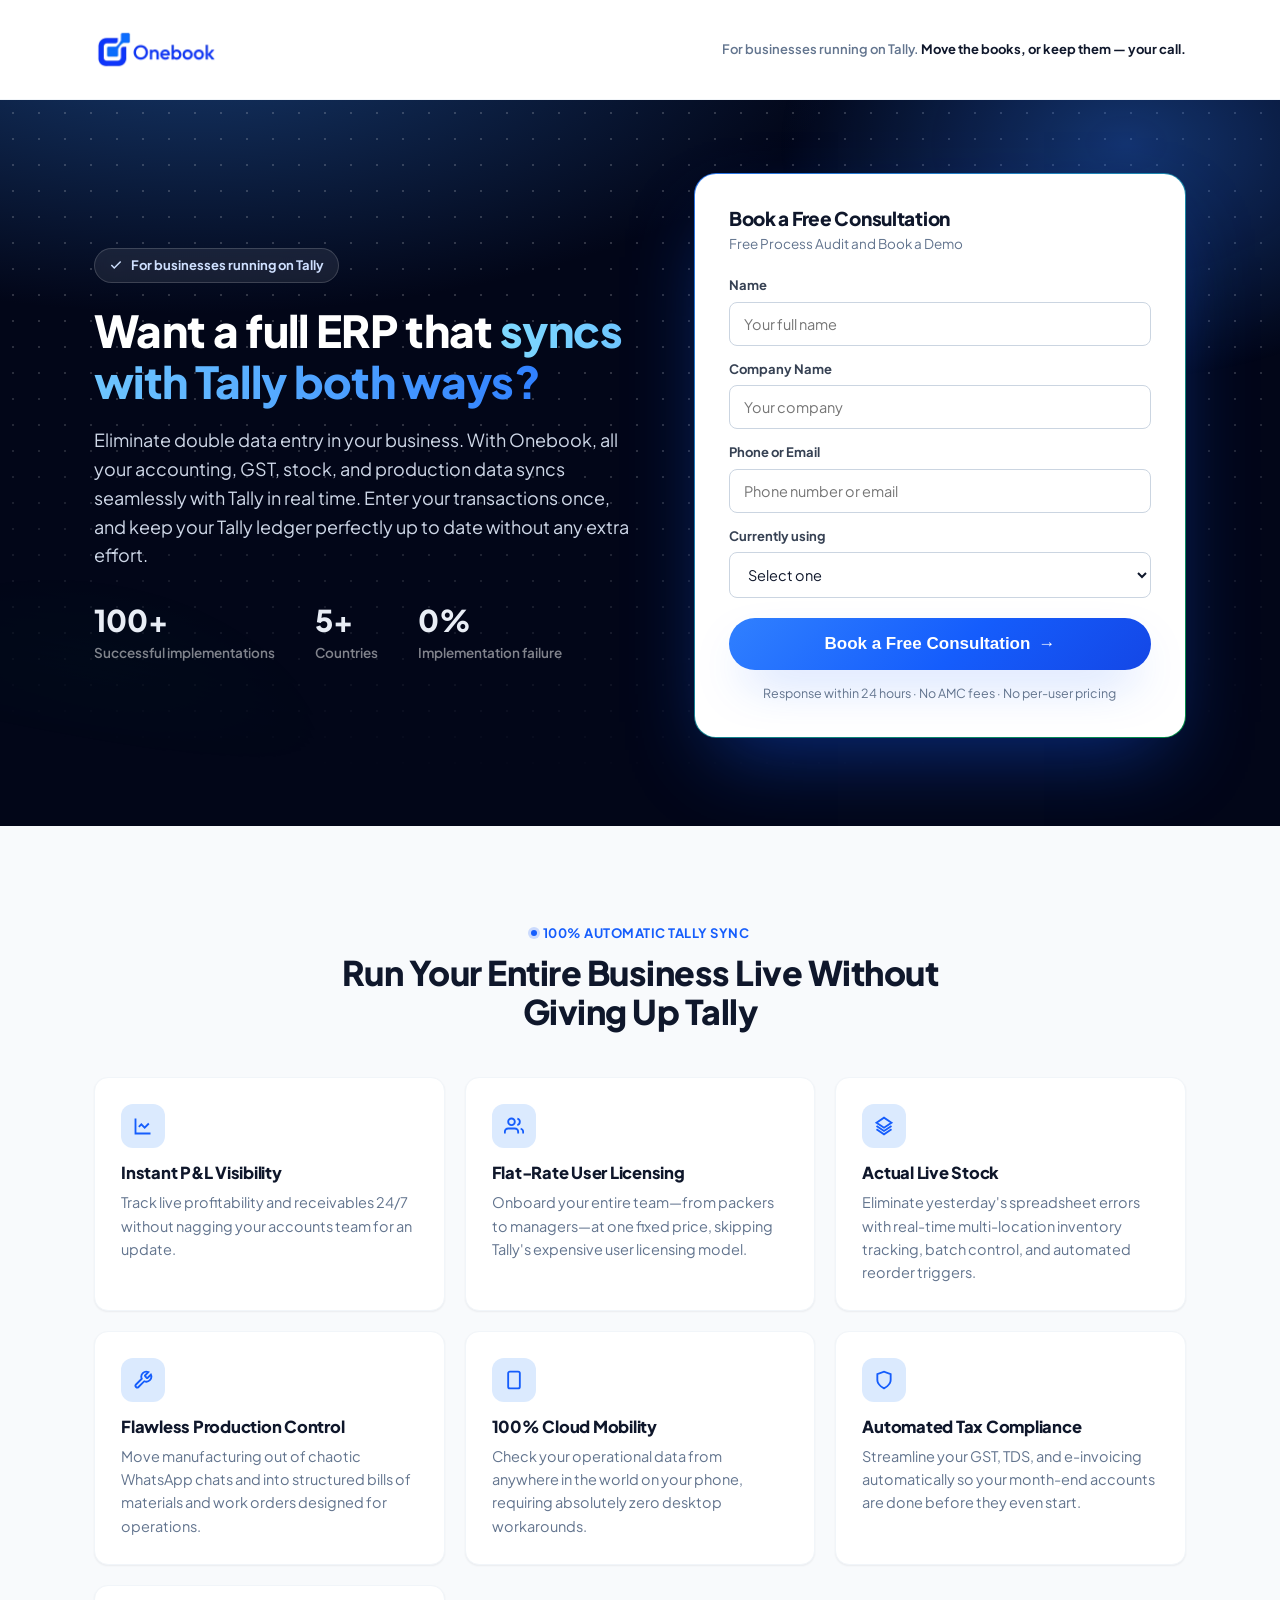
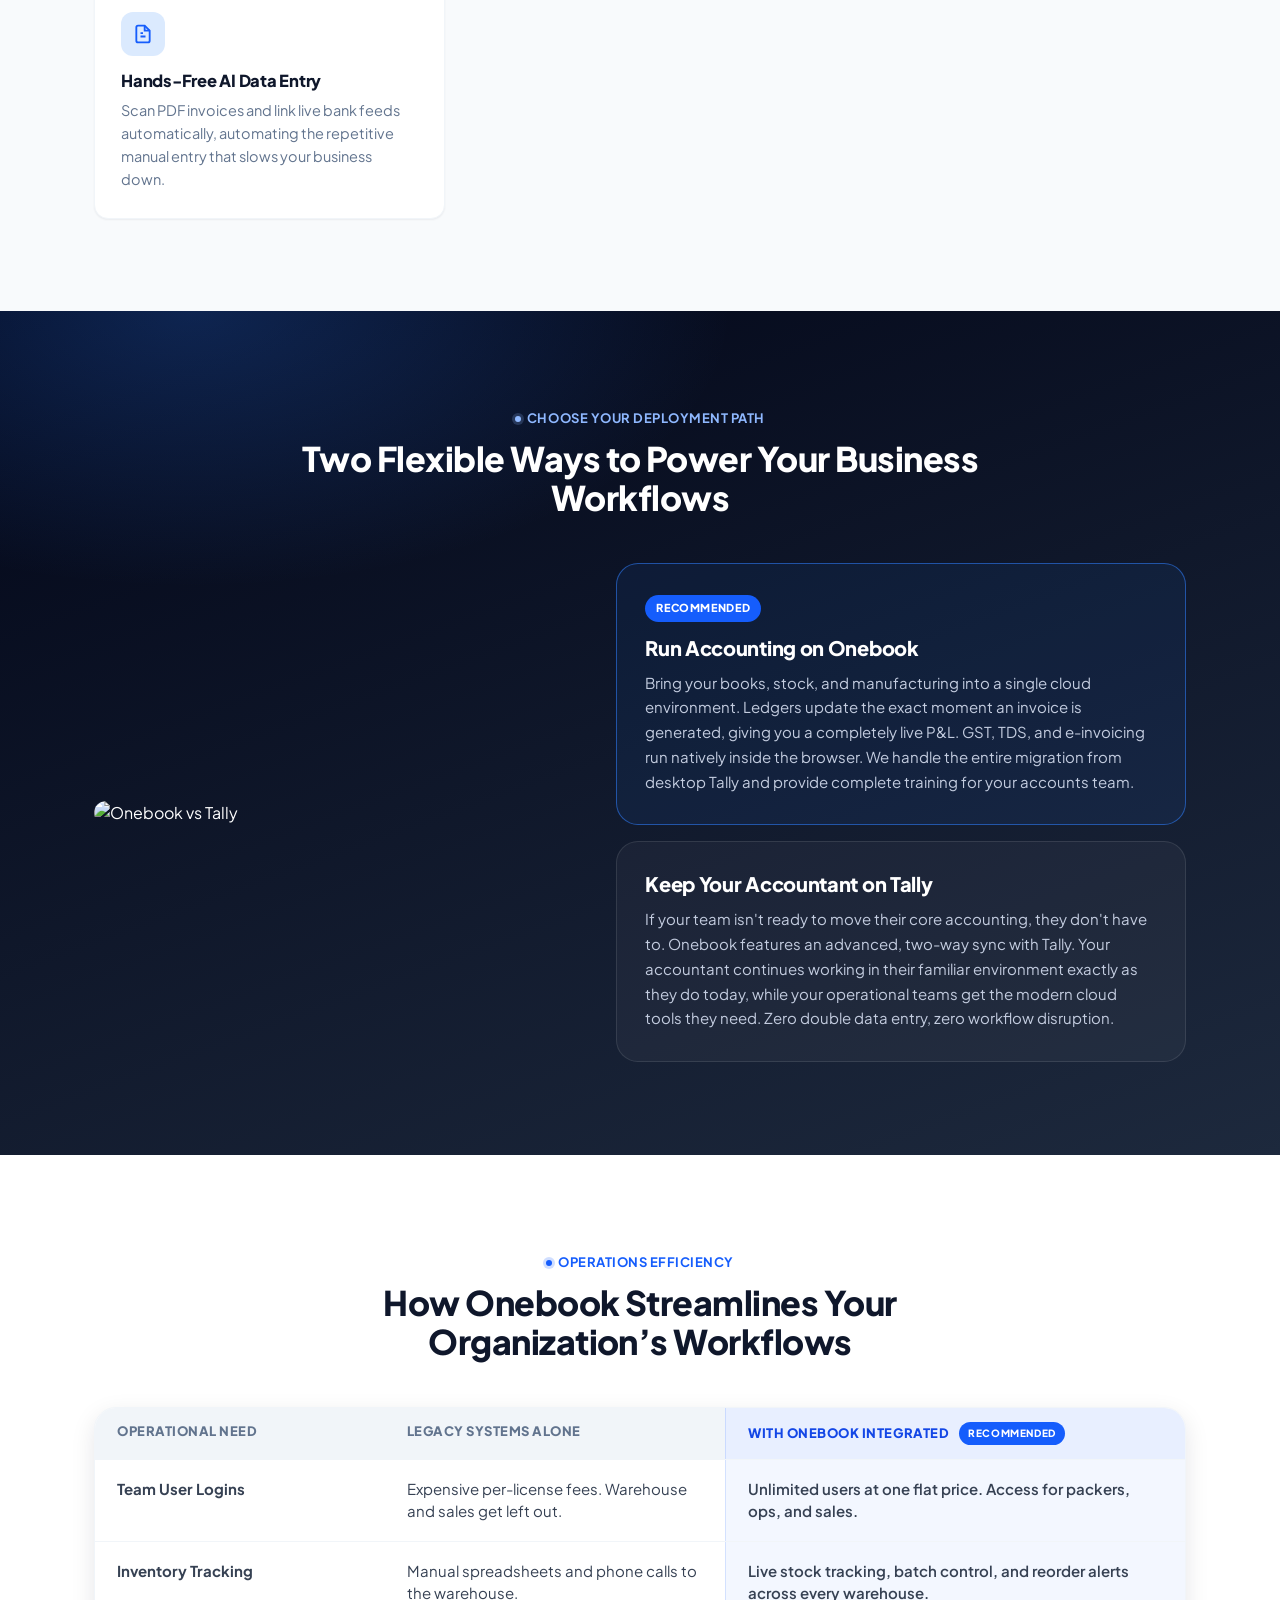
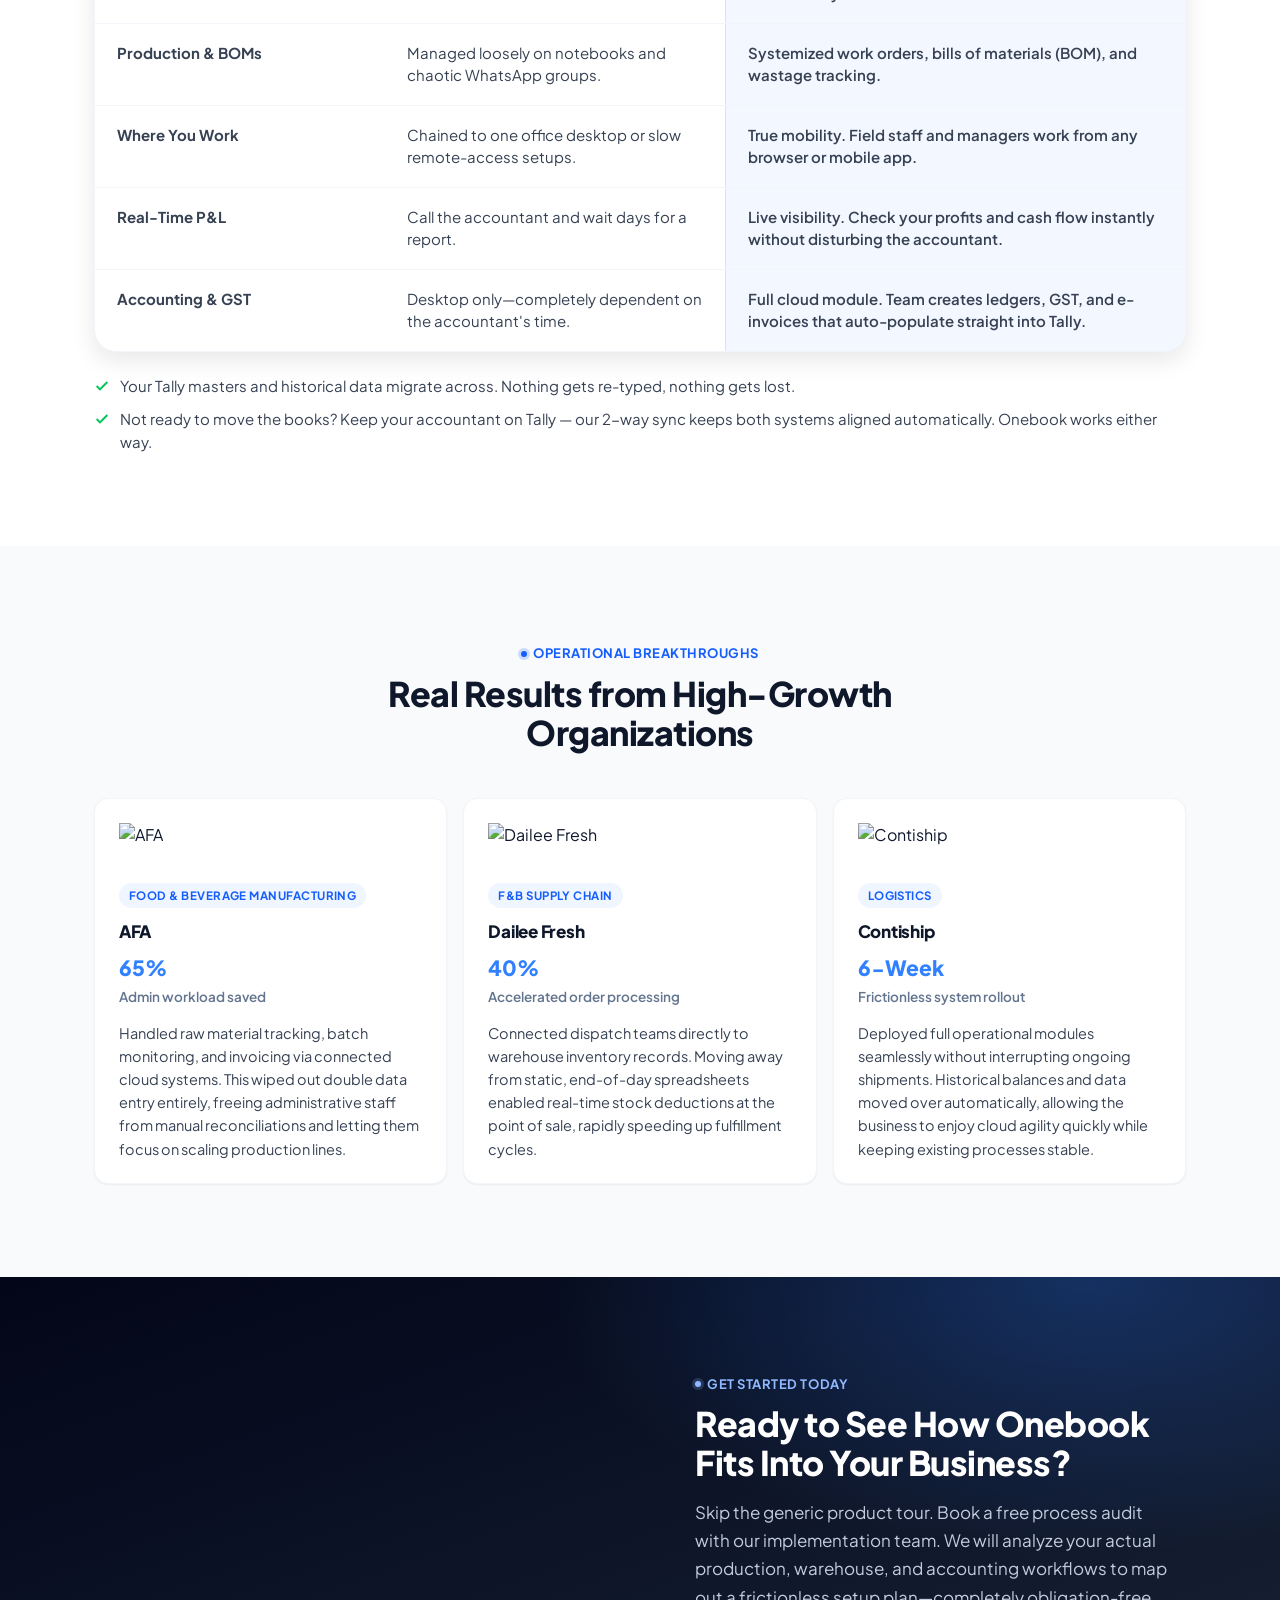
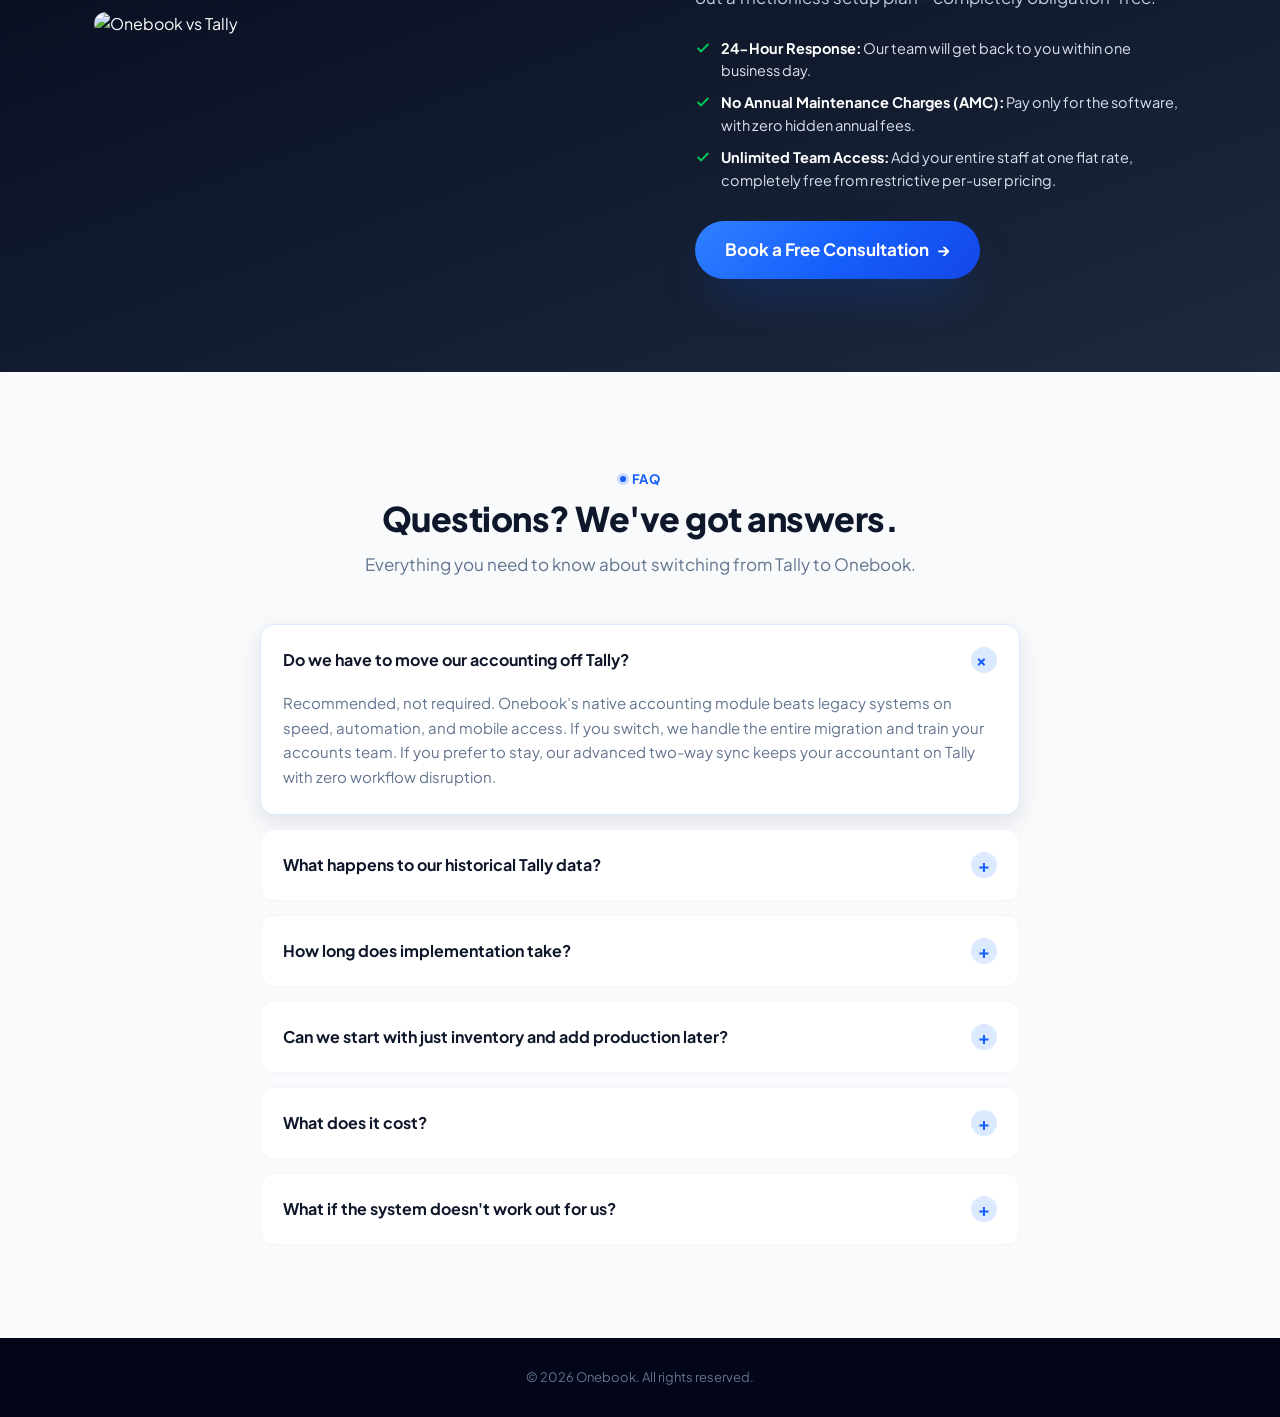
==== lp/switch-from-tally/index.html @ 2d5f7d1e "homepage added" ====
<!DOCTYPE html>
<html lang="en">
<head>
<meta charset="UTF-8" />
<meta name="viewport" content="width=device-width, initial-scale=1.0" />
<title>Accounting Better Than Tally — Plus Everything Tally Can't Do | Onebook</title>
<meta name="description" content="Onebook runs your books, inventory, production and reports on one system — real-time ledgers, GST/TDS built in, unlimited users. Prefer your accountant stays on Tally? A 2-way sync handles that too. Book a free process audit." />
<meta name="robots" content="noindex, follow" />
<link rel="preconnect" href="https://fonts.googleapis.com" />
<link rel="preconnect" href="https://fonts.gstatic.com" crossorigin />
<link href="https://fonts.googleapis.com/css2?family=Plus+Jakarta+Sans:wght@400;500;600;700;800&display=swap" rel="stylesheet" />
<link rel="stylesheet" href="../../assets/styles.css" />
</head>
<body>

<header class="site-header">
  <div class="wrap">
    <span class="logo"><img src="../../assets/img/onebook-logo-png.webp" alt="Onebook" /></span>
    <span class="header-note">For businesses running on Tally. <strong>Move the books, or keep them — your call.</strong></span>
  </div>
</header>

<main>

  <!-- 1. HERO -->
  <section class="hero">
    <div class="wrap">
      <div>
        <span class="hero-badge">
          <svg width="14" height="14" viewBox="0 0 24 24" fill="none" stroke="currentColor" stroke-width="2.5"><polyline points="20 6 9 17 4 12"/></svg>
          For businesses running on Tally
        </span>
        <h1>Want a full ERP that <span class="accent">syncs with Tally both ways?</span></h1>
        <p class="hero-sub">Eliminate double data entry in your business. With Onebook, all your accounting, GST, stock, and production data syncs seamlessly with Tally in real time. Enter your transactions once, and keep your Tally ledger perfectly up to date without any extra effort.</p>
        <div class="hero-stats">
          <div><div class="stat-num">100+</div><div class="stat-label">Successful implementations</div></div>
          <div><div class="stat-num">5+</div><div class="stat-label">Countries</div></div>
          <div><div class="stat-num">0%</div><div class="stat-label">Implementation failure</div></div>
        </div>
      </div>
      <div class="lead-form" id="hero-form">
        <form>
          <h3>Book a Free Consultation</h3>
          <span class="form-sub">Free Process Audit and Book a Demo</span>
          <div class="field">
            <label for="hero-name">Name</label>
            <input type="text" id="hero-name" name="name" placeholder="Your full name" required />
          </div>
          <div class="field">
            <label for="hero-company">Company Name</label>
            <input type="text" id="hero-company" name="company" placeholder="Your company" required />
          </div>
          <div class="field">
            <label for="hero-contact">Phone or Email</label>
            <input type="text" id="hero-contact" name="contact" placeholder="Phone number or email" required />
          </div>
          <div class="field">
            <label for="hero-currently">Currently using</label>
            <select id="hero-currently" name="currently" required>
              <option value="" disabled selected>Select one</option>
              <option value="tally">Tally</option>
              <option value="zoho">Zoho</option>
              <option value="other">Other</option>
            </select>
          </div>
          <button type="submit" class="btn-cta">Book a Free Consultation <span class="arrow">→</span></button>
        </form>
        <div class="form-success">
          <span class="check-lg"><svg width="26" height="26" viewBox="0 0 24 24" fill="none" stroke="currentColor" stroke-width="3"><polyline points="20 6 9 17 4 12"/></svg></span>
          <h3>Request received</h3>
          <p>Our team will reach out within 24 hours to schedule your free process audit.</p>
        </div>
        <p class="form-note">Response within 24 hours · No AMC fees · No per-user pricing</p>
      </div>
    </div>
  </section>

  <!-- 2. SEVEN THINGS TALLY CAN'T DO -->
  <section>
    <div class="wrap">
      <div class="section-head">
        <span class="eyebrow">100% AUTOMATIC TALLY SYNC</span>
        <h2>Run Your Entire Business Live Without Giving Up Tally</h2>
      </div>
      <div class="get-grid">
        <div class="get-card">
          <span class="get-icon"><svg width="20" height="20" viewBox="0 0 24 24" fill="none" stroke="currentColor" stroke-width="2.2"><path d="M3 3v18h18"/><path d="m19 9-5 5-4-4-3 3"/></svg></span>
          <h3>Instant P&amp;L Visibility</h3>
          <p>Track live profitability and receivables 24/7 without nagging your accounts team for an update.</p>
        </div>
        <div class="get-card">
          <span class="get-icon"><svg width="20" height="20" viewBox="0 0 24 24" fill="none" stroke="currentColor" stroke-width="2.2"><path d="M17 21v-2a4 4 0 0 0-4-4H5a4 4 0 0 0-4 4v2"/><circle cx="9" cy="7" r="4"/><path d="M23 21v-2a4 4 0 0 0-3-3.87"/><path d="M16 3.13a4 4 0 0 1 0 7.75"/></svg></span>
          <h3>Flat-Rate User Licensing</h3>
          <p>Onboard your entire team—from packers to managers—at one fixed price, skipping Tally's expensive user licensing model.</p>
        </div>
        <div class="get-card">
          <span class="get-icon"><svg width="20" height="20" viewBox="0 0 24 24" fill="none" stroke="currentColor" stroke-width="2.2"><path d="m21 8-9-6-9 6 9 6 9-6Z"/><path d="m3 16 9 6 9-6"/><path d="M3 12l9 6 9-6"/></svg></span>
          <h3>Actual Live Stock</h3>
          <p>Eliminate yesterday's spreadsheet errors with real-time multi-location inventory tracking, batch control, and automated reorder triggers.</p>
        </div>
        <div class="get-card">
          <span class="get-icon"><svg width="20" height="20" viewBox="0 0 24 24" fill="none" stroke="currentColor" stroke-width="2.2"><path d="M14.7 6.3a1 1 0 0 0 0 1.4l1.6 1.6a1 1 0 0 0 1.4 0l3.77-3.77a6 6 0 0 1-7.94 7.94l-6.91 6.91a2.12 2.12 0 0 1-3-3l6.91-6.91a6 6 0 0 1 7.94-7.94l-3.76 3.76Z"/></svg></span>
          <h3>Flawless Production Control</h3>
          <p>Move manufacturing out of chaotic WhatsApp chats and into structured bills of materials and work orders designed for operations.</p>
        </div>
        <div class="get-card">
          <span class="get-icon"><svg width="20" height="20" viewBox="0 0 24 24" fill="none" stroke="currentColor" stroke-width="2.2"><rect x="5" y="2" width="14" height="20" rx="2"/><path d="M12 18h.01"/></svg></span>
          <h3>100% Cloud Mobility</h3>
          <p>Check your operational data from anywhere in the world on your phone, requiring absolutely zero desktop workarounds.</p>
        </div>
        <div class="get-card">
          <span class="get-icon"><svg width="20" height="20" viewBox="0 0 24 24" fill="none" stroke="currentColor" stroke-width="2.2"><path d="M12 22s8-4 8-10V5l-8-3-8 3v7c0 6 8 10 8 10Z"/></svg></span>
          <h3>Automated Tax Compliance</h3>
          <p>Streamline your GST, TDS, and e-invoicing automatically so your month-end accounts are done before they even start.</p>
        </div>
        <div class="get-card">
          <span class="get-icon"><svg width="20" height="20" viewBox="0 0 24 24" fill="none" stroke="currentColor" stroke-width="2.2"><path d="M14 2H6a2 2 0 0 0-2 2v16a2 2 0 0 0 2 2h12a2 2 0 0 0 2-2V8Z"/><path d="M14 2v6h6"/><path d="M9 15h6M9 11h3"/></svg></span>
          <h3>Hands-Free AI Data Entry</h3>
          <p>Scan PDF invoices and link live bank feeds automatically, automating the repetitive manual entry that slows your business down.</p>
        </div>
      </div>
    </div>
  </section>

  <!-- DIVIDER A. TWO WAYS TO DO THIS -->
  <section class="paths-section">
    <div class="wrap">
      <div class="section-head">
        <span class="eyebrow eyebrow-dark">CHOOSE YOUR DEPLOYMENT PATH</span>
        <h2>Two Flexible Ways to Power Your Business Workflows</h2>
      </div>
      <div class="paths-split">
        <div class="section-img">
          <img src="../../assets/img/onebook-vs-tally.jpg" alt="Onebook vs Tally" />
        </div>
        <div class="paths">
          <div class="path-card path-primary">
            <span class="path-badge">Recommended</span>
            <h3>Run Accounting on Onebook</h3>
            <p>Bring your books, stock, and manufacturing into a single cloud environment. Ledgers update the exact moment an invoice is generated, giving you a completely live P&amp;L. GST, TDS, and e-invoicing run natively inside the browser. We handle the entire migration from desktop Tally and provide complete training for your accounts team.</p>
          </div>
          <div class="path-card">
            <h3>Keep Your Accountant on Tally</h3>
            <p>If your team isn't ready to move their core accounting, they don't have to. Onebook features an advanced, two-way sync with Tally. Your accountant continues working in their familiar environment exactly as they do today, while your operational teams get the modern cloud tools they need. Zero double data entry, zero workflow disruption.</p>
          </div>
        </div>
      </div>
    </div>
  </section>

  <!-- 3. DIRECT COMPARISON -->
  <section class="section-alt">
    <div class="wrap">
      <div class="section-head">
        <span class="eyebrow">Operations Efficiency</span>
        <h2>How Onebook Streamlines Your Organization’s Workflows</h2>
      </div>

      <div class="cmp">
        <div class="cmp-row cmp-head">
          <div class="cmp-feature">Operational Need</div>
          <div class="cmp-tally">Legacy Systems Alone</div>
          <div class="cmp-ob">With Onebook Integrated <span class="cmp-badge">Recommended</span></div>
        </div>

        <div class="cmp-row">
          <div class="cmp-feature">Team User Logins</div>
          <div class="cmp-tally"><span class="cmp-k">Legacy Systems Alone</span>Expensive per-license fees. Warehouse and sales get left out.</div>
          <div class="cmp-ob"><span class="cmp-k">With Onebook Integrated</span>Unlimited users at one flat price. Access for packers, ops, and sales.</div>
        </div>
        <div class="cmp-row">
          <div class="cmp-feature">Inventory Tracking</div>
          <div class="cmp-tally"><span class="cmp-k">Legacy Systems Alone</span>Manual spreadsheets and phone calls to the warehouse.</div>
          <div class="cmp-ob"><span class="cmp-k">With Onebook Integrated</span>Live stock tracking, batch control, and reorder alerts across every warehouse.</div>
        </div>
        <div class="cmp-row">
          <div class="cmp-feature">Production &amp; BOMs</div>
          <div class="cmp-tally"><span class="cmp-k">Legacy Systems Alone</span>Managed loosely on notebooks and chaotic WhatsApp groups.</div>
          <div class="cmp-ob"><span class="cmp-k">With Onebook Integrated</span>Systemized work orders, bills of materials (BOM), and wastage tracking.</div>
        </div>
        <div class="cmp-row">
          <div class="cmp-feature">Where You Work</div>
          <div class="cmp-tally"><span class="cmp-k">Legacy Systems Alone</span>Chained to one office desktop or slow remote-access setups.</div>
          <div class="cmp-ob"><span class="cmp-k">With Onebook Integrated</span>True mobility. Field staff and managers work from any browser or mobile app.</div>
        </div>
        <div class="cmp-row">
          <div class="cmp-feature">Real-Time P&amp;L</div>
          <div class="cmp-tally"><span class="cmp-k">Legacy Systems Alone</span>Call the accountant and wait days for a report.</div>
          <div class="cmp-ob"><span class="cmp-k">With Onebook Integrated</span>Live visibility. Check your profits and cash flow instantly without disturbing the accountant.</div>
        </div>
        <div class="cmp-row">
          <div class="cmp-feature">Accounting &amp; GST</div>
          <div class="cmp-tally"><span class="cmp-k">Legacy Systems Alone</span>Desktop only—completely dependent on the accountant's time.</div>
          <div class="cmp-ob"><span class="cmp-k">With Onebook Integrated</span>Full cloud module. Team creates ledgers, GST, and e-invoices that auto-populate straight into Tally.</div>
        </div>
      </div>

      <div class="cmp-notes">
        <p><svg width="16" height="16" viewBox="0 0 24 24" fill="none" stroke="#00c758" stroke-width="3"><polyline points="20 6 9 17 4 12"/></svg>Your Tally masters and historical data migrate across. Nothing gets re-typed, nothing gets lost.</p>
        <p><svg width="16" height="16" viewBox="0 0 24 24" fill="none" stroke="#00c758" stroke-width="3"><polyline points="20 6 9 17 4 12"/></svg>Not ready to move the books? Keep your accountant on Tally — our 2-way sync keeps both systems aligned automatically. Onebook works either way.</p>
      </div>
    </div>
  </section>

  <!-- 6. PROOF -->
  <section class="proof proof-light">
    <div class="wrap">
      <div class="section-head">
        <span class="eyebrow">OPERATIONAL BREAKTHROUGHS</span>
        <h2>Real Results from High-Growth Organizations</h2>
      </div>
      <div class="proof-grid">
        <div class="proof-card">
          <img class="proof-logo" src="../../assets/img/afa-logo.png" alt="AFA" />
          <span class="proof-tag">Food &amp; Beverage Manufacturing</span>
          <h3>AFA</h3>
          <p class="proof-result">65%<span>Admin workload saved</span></p>
          <p class="proof-body">Handled raw material tracking, batch monitoring, and invoicing via connected cloud systems. This wiped out double data entry entirely, freeing administrative staff from manual reconciliations and letting them focus on scaling production lines.</p>
        </div>
        <div class="proof-card">
          <img class="proof-logo" src="../../assets/img/dailee-logo.png" alt="Dailee Fresh" />
          <span class="proof-tag">F&amp;B Supply Chain</span>
          <h3>Dailee Fresh</h3>
          <p class="proof-result">40%<span>Accelerated order processing</span></p>
          <p class="proof-body">Connected dispatch teams directly to warehouse inventory records. Moving away from static, end-of-day spreadsheets enabled real-time stock deductions at the point of sale, rapidly speeding up fulfillment cycles.</p>
        </div>
        <div class="proof-card">
          <img class="proof-logo" src="../../assets/img/contiship-logo.png" alt="Contiship" />
          <span class="proof-tag">Logistics</span>
          <h3>Contiship</h3>
          <p class="proof-result">6-Week<span>Frictionless system rollout</span></p>
          <p class="proof-body">Deployed full operational modules seamlessly without interrupting ongoing shipments. Historical balances and data moved over automatically, allowing the business to enjoy cloud agility quickly while keeping existing processes stable.</p>
        </div>
      </div>
    </div>
  </section>

  <!-- 7. PRICING 
  <section class="section-alt">
    <div class="wrap">
      <div class="section-head">
        <span class="eyebrow">[06] Pricing</span>
        <h2>One flat price. Unlimited users. No AMC.</h2>
        <p>Unlimited seats, full data ownership, and AI automation with enterprise security at scale — at one flat rate based on your business size.</p>
      </div>

      <div class="price-badges">
        <span>Free consultation</span>
        <span>Lifetime warranty — no 18–22% annual AMC</span>
        <span>Data freedom</span>
      </div>

      <p class="price-billing">Monthly pricing shown · Yearly billing saves 15%</p>

      <div class="price-grid">
        <div class="price-card">
          <h3>Micro</h3>
          <p class="price-for">Best for no customization</p>
          <p class="price-amount">₹4,000<span>/mo.</span></p>
          <p class="price-intro">Everything you need to get started:</p>
          <ul class="price-list">
            <li><span class="tick">✓</span>1 ERPNext site</li>
            <li><span class="tick">✓</span>Daily automated backups</li>
            <li><span class="tick">✓</span>Uptime support</li>
            <li><span class="tick">✓</span>Standard modules (Buying, Selling, Stock, Accounting, HRMS, Manufacturing, Quality)</li>
            <li class="off"><span class="tick">✕</span>Custom development</li>
          </ul>
          <p class="price-fine">*4 compute hours/day, 2 GB database, 50 GB disk storage</p>
          <a href="#book-consultation" class="btn-cta">Book a Free Consultation <span class="arrow">→</span></a>
          <p class="price-note">No credit card required</p>
        </div>

        <div class="price-card price-featured">
          <span class="price-badge">Most popular</span>
          <h3>Growth</h3>
          <p class="price-for">For scaling teams up to ₹25 Cr</p>
          <p class="price-amount">₹12,000<span>/mo.</span></p>
          <p class="price-intro">Everything in Micro, plus ↓</p>
          <ul class="price-list">
            <li><span class="tick">✓</span>AI document automation</li>
            <li><span class="tick">✓</span>Custom apps &amp; marketplace access</li>
            <li><span class="tick">✓</span>Customer &amp; vendor portals</li>
            <li><span class="tick">✓</span>Optional staging site</li>
          </ul>
          <p class="price-fine">*12 compute hours/day, 6 GB database, 150 GB disk storage</p>
          <p class="price-quote">&ldquo;We saved ₹8 Lakhs in licensing fees in year one.&rdquo; — Mariam, Founder</p>
          <a href="#book-consultation" class="btn-cta">Book a Free Consultation <span class="arrow">→</span></a>
          <p class="price-note">No credit card required</p>
        </div>

        <div class="price-card">
          <h3>Enterprise</h3>
          <p class="price-for">For multi-entity &amp; global ops</p>
          <p class="price-amount">Custom</p>
          <p class="price-intro">Everything in Growth, plus ↓</p>
          <ul class="price-list">
            <li><span class="tick">✓</span>Unlimited sites, apps, and scaling</li>
            <li><span class="tick">✓</span>Isolated infrastructure (dedicated VPC)</li>
            <li><span class="tick">✓</span>Custom integration for enterprise</li>
            <li><span class="tick">✓</span>Advanced access control (RBAC, audit logs, SLA dashboards)</li>
            <li><span class="tick">✓</span>Dedicated success engineer</li>
            <li><span class="tick">✓</span>On-premise or hybrid option</li>
            <li><span class="tick">✓</span>24/7 premium support</li>
          </ul>
          <a href="#book-consultation" class="btn-cta">Book a Free Consultation <span class="arrow">→</span></a>
          <p class="price-note">Tailored price based on scope</p>
        </div>
      </div>

      <p class="price-footnote">* When your usage approaches the limits, you'll be notified and can purchase affordable add-ons to keep your operations running smoothly.</p>


      <p class="price-compare">Compare: Tally Prime Gold charges per user, every year. Onebook charges by business size — never by headcount.</p>
    </div>
  </section>-->

  <!-- DIVIDER B. FINAL CTA -->
  <section class="final-cta" id="book-consultation">
    <div class="wrap">
      <div class="section-img">
        <img src="../../assets/img/onebook-img.jpg" alt="Onebook vs Tally" />
      </div>

      <div>
        <span class="eyebrow eyebrow-dark">GET STARTED TODAY</span>
        <h2>Ready to See How Onebook Fits Into Your Business?</h2>
        <p class="lead">Skip the generic product tour. Book a free process audit with our implementation team. We will analyze your actual production, warehouse, and accounting workflows to map out a frictionless setup plan—completely obligation-free.</p>
        <ul class="final-cta-points">
          <li><svg width="16" height="16" viewBox="0 0 24 24" fill="none" stroke="#00c758" stroke-width="3"><polyline points="20 6 9 17 4 12"/></svg><span><strong>24-Hour Response:</strong> Our team will get back to you within one business day.</span></li>
          <li><svg width="16" height="16" viewBox="0 0 24 24" fill="none" stroke="#00c758" stroke-width="3"><polyline points="20 6 9 17 4 12"/></svg><span><strong>No Annual Maintenance Charges (AMC):</strong> Pay only for the software, with zero hidden annual fees.</span></li>
          <li><svg width="16" height="16" viewBox="0 0 24 24" fill="none" stroke="#00c758" stroke-width="3"><polyline points="20 6 9 17 4 12"/></svg><span><strong>Unlimited Team Access:</strong> Add your entire staff at one flat rate, completely free from restrictive per-user pricing.</span></li>
        </ul>
        <a href="#hero-form" class="btn-cta final-cta-btn">Book a Free Consultation <span class="arrow">→</span></a>
      </div>
    </div>
  </section>

  <!-- 9. FAQ -->
  <section>
    <div class="wrap">
      <div class="section-head">
        <span class="eyebrow">FAQ</span>
        <h2>Questions? We've got answers.</h2>
        <p>Everything you need to know about switching from Tally to Onebook.</p>
      </div>
      <div class="faq-list">
        <details class="faq-item" open>
          <summary>Do we have to move our accounting off Tally?<span class="plus">+</span></summary>
          <p>Recommended, not required. Onebook’s native accounting module beats legacy systems on speed, automation, and mobile access. If you switch, we handle the entire migration and train your accounts team. If you prefer to stay, our advanced two-way sync keeps your accountant on Tally with zero workflow disruption.</p>
        </details>
        <details class="faq-item">
          <summary>What happens to our historical Tally data?<span class="plus">+</span></summary>
          <p>It transfers over perfectly. All your ledger masters, historical records, and opening balances migrate cleanly. Nothing needs to be re-typed, and absolutely nothing gets lost.</p>
        </details>
        <details class="faq-item">
          <summary>How long does implementation take?<span class="plus">+</span></summary>
          <p>8 to 12 weeks, handled in gradual phases. We map out your timeline clearly so you know your exact go-live date before you even sign a contract.</p>
        </details>
        <details class="faq-item">
          <summary>Can we start with just inventory and add production later?<span class="plus">+</span></summary>
          <p>Yes, absolutely. We strictly avoid chaotic, single-day switchovers. You can deploy modules in manageable phases—starting with core books, then layering on inventory, and introducing production tools whenever you are ready.</p>
        </details>
        <details class="faq-item">
          <summary>What does it cost?<span class="plus">+</span></summary>
          <p>One flat price based on your business size, with unlimited users. You pay a transparent rate with no hidden fees: Micro tier at ₹4,000/month, Growth tier at ₹12,000/month, and custom pricing for large Enterprises.</p>
        </details>
        <details class="faq-item">
          <summary>What if the system doesn't work out for us?<span class="plus">+</span></summary>
          <p>We eliminate that risk before you buy. That is exactly why we conduct a free operational process audit first. We do not take on a project unless we are 100% certain it will succeed, which is why we maintain zero implementation failures since launch.</p>
        </details>
      </div>
    </div>
  </section>

</main>

<footer class="site-footer">
  © 2026 Onebook. All rights reserved.
</footer>

<script src="../../assets/script.js"></script>
</body>
</html>
---- assets/styles.css ----
/* ==========================================================================
   OneBook ERP — Landing Page Design System
   Brand-matched to onebook.app (Plus Jakarta Sans, brand blue #155dfc,
   success green #00c758, slate dark surfaces)
   Shared across /lp/switch-from-tally, /lp/switch-from-zoho,
   /lp/erp-for-growing-business
   ========================================================================== */

:root {
  /* Dark surfaces (brand slate) */
  --navy-950: #020618;
  --navy-900: #0f172b;
  --navy-800: #1d293d;

  /* Brand blue (primary / CTA) */
  --blue-700: #1447e6;
  --blue-600: #155dfc;
  --blue-500: #3080ff;
  --blue-100: #dbeafe;
  --blue-50: #eff6ff;

  /* Success green */
  --teal-500: #3080ff;
  --teal-600: #155dfc;
  --teal-100: #f0fdf4;

  /* Attention / friction red — used for pain points, not CTAs */
  --orange-500: #fb2c36;
  --orange-600: #e0202a;
  --orange-100: #fef2f2;

  /* Neutrals */
  --ink-900: #0f172b;
  --ink-700: #364153;
  --ink-500: #62748e;
  --ink-300: #cbd5e1;
  --ink-100: #f1f5f9;
  --bg: #f8fafc;
  --white: #ffffff;

  --radius-sm: 8px;
  --radius-md: 14px;
  --radius-lg: 22px;
  --shadow-sm: 0 1px 2px rgba(16, 24, 40, 0.06);
  --shadow-md: 0 8px 24px rgba(15, 23, 43, 0.10);
  --shadow-lg: 0 24px 60px rgba(15, 23, 43, 0.18);
  --glow-blue: 0 22px 50px -16px rgba(21, 93, 252, 0.35);
  --glow-blue-lg: 0 34px 80px -22px rgba(21, 93, 252, 0.45);
  --glow-green: 0 18px 40px -14px rgba(0, 199, 88, 0.35);
  --container: 1140px;

  /* Consistent vertical rhythm — one scale, used everywhere */
  --space-section: clamp(3.75rem, 3rem + 3.5vw, 6.5rem);
  --space-head: clamp(2rem, 1.6rem + 1.6vw, 3rem);
}

* { box-sizing: border-box; }
html { scroll-behavior: smooth; }

body {
  margin: 0;
  font-family: "Plus Jakarta Sans", "Inter", -apple-system, BlinkMacSystemFont, "Segoe UI", sans-serif;
  color: var(--ink-900);
  background: var(--bg);
  line-height: 1.5;
  -webkit-font-smoothing: antialiased;
}

img { max-width: 100%; display: block; }
h1, h2, h3, h4 { margin: 0; line-height: 1.15; font-weight: 800; letter-spacing: -0.015em; }
p { margin: 0; }
ul { margin: 0; padding: 0; list-style: none; }

.wrap {
  width: 100%;
  max-width: var(--container);
  margin: 0 auto;
  padding-inline: 24px;
}

.eyebrow {
  display: inline-flex;
  align-items: center;
  gap: 6px;
  font-size: 13px;
  font-weight: 700;
  letter-spacing: 0.04em;
  text-transform: uppercase;
  color: var(--blue-600);
  margin-bottom: 10px;
}
.eyebrow::before {
  content: "";
  width: 6px;
  height: 6px;
  border-radius: 50%;
  background: currentColor;
  box-shadow: 0 0 0 3px color-mix(in srgb, currentColor 20%, transparent);
}
.eyebrow-dark { color: #8fb8ff; }

/* ---------- Header (no nav — zero exit points) ---------- */
.site-header {
  padding: 18px 0;
  border-bottom: 1px solid var(--ink-100);
  background: var(--white);
}
.site-header .wrap {
  display: flex;
  align-items: center;
  justify-content: space-between;
}
.logo {
  display: inline-flex;
  align-items: center;
  gap: 10px;
  font-weight: 800;
  font-size: 19px;
  color: var(--navy-900);
  letter-spacing: -0.01em;
}
.logo img { width:125px; height:auto; }
.header-note {
  font-size: 13px;
  color: var(--ink-500);
  font-weight: 600;
}
.header-note strong { color: var(--navy-900); }

/* ---------- Buttons ---------- */
.btn-cta {
  display: inline-flex;
  align-items: center;
  justify-content: center;
  gap: 8px;
  background: linear-gradient(135deg, var(--blue-500), var(--blue-600) 55%, var(--blue-700));
  color: #fff;
  font-weight: 700;
  font-size: 17px;
  padding: 16px 30px;
  border-radius: 999px;
  border: none;
  cursor: pointer;
  text-decoration: none;
  box-shadow: var(--glow-blue);
  transition: transform 0.15s ease, box-shadow 0.15s ease, filter 0.15s ease;
  white-space: nowrap;
}
.btn-cta:hover {
  filter: brightness(1.06);
  transform: translateY(-2px);
  box-shadow: var(--glow-blue-lg);
}
.btn-cta:active { transform: translateY(0); }
.btn-cta .arrow { transition: transform 0.15s ease; }
.btn-cta:hover .arrow { transform: translateX(3px); }

.cta-microcopy {
  margin-top: 12px;
  font-size: 13px;
  color: var(--ink-500);
  display: flex;
  flex-wrap: wrap;
  gap: 6px 14px;
  align-items: center;
  justify-content: center;
}
.cta-microcopy span { display: inline-flex; align-items: center; gap: 6px; }

/* ---------- Hero ---------- */
.hero {
  position: relative;
  background: radial-gradient(1200px 520px at 15% -10%, #16386b 0%, var(--navy-950) 55%, var(--navy-950) 100%);
  color: #fff;
  padding: clamp(3.5rem, 3rem + 2vw, 5.25rem) 0 clamp(4rem, 3.4rem + 2.6vw, 6rem);
  overflow: hidden;
}
/* Pattern graphic: dot grid + brand-blue / success-green glow orbs, faded toward the edges */
.hero::before {
  content: "";
  position: absolute;
  inset: 0;
  z-index: 0;
  pointer-events: none;
  background-image:
    radial-gradient(560px 380px at 88% 6%, rgba(48, 128, 255, 0.38), transparent 62%),
    radial-gradient(480px 360px at 4% 96%, rgba(0, 199, 88, 0.22), transparent 62%),
    radial-gradient(rgba(255, 255, 255, 0.18) 1px, transparent 1.5px);
  background-size: auto, auto, 26px 26px;
  -webkit-mask-image: radial-gradient(120% 95% at 50% 0%, #000 50%, transparent 100%);
  mask-image: radial-gradient(120% 95% at 50% 0%, #000 50%, transparent 100%);
}
.hero .wrap {
  position: relative;
  z-index: 1;
  display: grid;
  grid-template-columns: 1.05fr 0.95fr;
  gap: 56px;
  align-items: center;
}
.hero-badge {
  display: inline-flex;
  align-items: center;
  gap: 8px;
  background: rgba(255, 255, 255, 0.08);
  border: 1px solid rgba(255, 255, 255, 0.16);
  color: #cfe0ff;
  font-size: 13px;
  font-weight: 700;
  padding: 7px 14px;
  border-radius: 999px;
  margin-bottom: 22px;
  backdrop-filter: blur(6px);
}
.hero h1 {
  font-size: clamp(1.9rem, 1.35rem + 2.4vw, 2.75rem);
  color: #fff;
  margin-bottom: 20px;
}
.hero h1 .accent {
  background: linear-gradient(90deg, #7fd9ff, var(--teal-500));
  -webkit-background-clip: text;
  background-clip: text;
  color: transparent;
}
.hero-sub {
  font-size: 18px;
  color: #cfd8e8;
  max-width: 560px;
  margin-bottom: 34px;
  line-height: 1.6;
}
.hero-actions { display: flex; flex-direction: column; align-items: flex-start; gap: 14px; }
.hero .cta-microcopy { justify-content: flex-start; color: #a9b7cf; }
.hero .lead-form { position: relative; z-index: 1; }
.hero-stats {
  display: grid;
  grid-template-columns: repeat(3, auto);
  justify-content: start;
  gap: 40px;
}
.hero-stats .stat-num { font-size: 30px; font-weight: 800; color: #e8edf5; line-height: 1.1; }
.hero-stats .stat-label { font-size: 13.5px; color: rgba(255, 255, 255, 0.5); margin-top: 6px; font-weight: 600; }

.trust-strip {
  margin-top: 46px;
  padding-top: 26px;
  border-top: 1px solid rgba(255, 255, 255, 0.12);
  display: flex;
  flex-wrap: wrap;
  gap: 10px 28px;
  font-size: 14px;
  color: #b9c4d9;
  font-weight: 600;
}
.trust-strip span { display: inline-flex; align-items: center; gap: 8px; }
.trust-strip svg { flex-shrink: 0; color: var(--teal-500); }

/* Decorative hero mockup panel — glass card with gradient border + blue glow */
.hero-visual {
  position: relative;
  z-index: 1;
  background:
    linear-gradient(160deg, #ffffff, #eef3fb) padding-box,
    linear-gradient(135deg, rgba(48, 128, 255, 0.8), rgba(0, 199, 88, 0.6)) border-box;
  border: 1px solid transparent;
  border-radius: var(--radius-lg);
  padding: 22px;
  box-shadow: var(--glow-blue-lg), 0 10px 30px rgba(2, 6, 24, 0.35);
  transform: rotate(1.2deg);
}
.mock-topbar { display: flex; gap: 6px; margin-bottom: 16px; }
.mock-dot { width: 10px; height: 10px; border-radius: 50%; background: var(--ink-300); }
.mock-dot:nth-child(1) { background: var(--orange-500); }
.mock-dot:nth-child(2) { background: #f6b100; }
.mock-dot:nth-child(3) { background: var(--teal-500); }
.mock-grid { display: grid; grid-template-columns: 1fr 1fr; gap: 12px; }
.mock-card {
  background: #fff;
  border-radius: 12px;
  padding: 14px;
  border: 1px solid var(--ink-100);
}
.mock-card.span2 { grid-column: 1 / -1; }
.mock-label { font-size: 11px; color: var(--ink-500); font-weight: 700; text-transform: uppercase; letter-spacing: 0.03em; margin-bottom: 6px; }
.mock-value { font-size: 22px; font-weight: 800; color: var(--navy-900); }
.mock-value.up { color: var(--teal-500); }
.mock-bars { display: flex; align-items: flex-end; gap: 6px; height: 60px; margin-top: 10px; }
.mock-bars i { flex: 1; background: linear-gradient(180deg, var(--blue-500), var(--blue-600)); border-radius: 4px 4px 0 0; display: block; }
.mock-line { margin-top: 8px; height: 6px; background: var(--ink-100); border-radius: 4px; overflow: hidden; }
.mock-line b { display: block; height: 100%; background: linear-gradient(90deg, var(--teal-500), #57d9b5); border-radius: 4px; }

/* ---------- Section shells (consistent rhythm across every page) ---------- */
section { padding: var(--space-section) 0; }
.section-head { max-width: 680px; margin: 0 auto var(--space-head); text-align: center; }
.section-head .eyebrow { justify-content: center; }
.section-head h2 { font-size: clamp(1.65rem, 1.3rem + 1.5vw, 2.125rem); color: var(--navy-900); margin-bottom: 14px; }
.section-head p { font-size: 17px; color: var(--ink-500); }
.section-alt { background: var(--white); }

/* ---------- Pain point mirror ---------- */
.pain {
  background: var(--navy-950);
  color: #fff;
  position: relative;
  overflow: hidden;
}
.pain::before {
  content: "";
  position: absolute;
  inset: 0;
  background: radial-gradient(500px 340px at 92% 0%, rgba(251, 44, 54, 0.14), transparent 65%);
  pointer-events: none;
}
.pain .wrap { position: relative; }
.pain .section-head h2 { color: #fff; }
.pain .section-head p { color: #aebad4; }
.pain-grid {
  display: grid;
  grid-template-columns: repeat(2, 1fr);
  gap: 18px;
}
.pain-card {
  background: rgba(255, 255, 255, 0.05);
  border: 1px solid rgba(255, 255, 255, 0.1);
  border-radius: var(--radius-md);
  padding: 24px 26px;
  display: flex;
  gap: 16px;
  align-items: flex-start;
  transition: border-color 0.15s ease, box-shadow 0.15s ease, transform 0.15s ease;
}
.pain-card:hover {
  border-color: rgba(251, 44, 54, 0.35);
  box-shadow: 0 18px 40px -18px rgba(251, 44, 54, 0.45);
  transform: translateY(-2px);
}
.pain-icon {
  flex-shrink: 0;
  width: 38px;
  height: 38px;
  border-radius: 10px;
  background: rgba(251, 44, 54, 0.15);
  color: var(--orange-500);
  display: inline-flex;
  align-items: center;
  justify-content: center;
}
.pain-card p { color: #dbe2f0; font-size: 15.5px; line-height: 1.6; }

/* ---------- How it's different ---------- */
.differ .wrap {
  display: grid;
  grid-template-columns: 1fr 1fr;
  gap: 60px;
  align-items: center;
}
.differ h2 { font-size: clamp(1.55rem, 1.2rem + 1.4vw, 2rem); color: var(--navy-900); margin-bottom: 18px; }
.differ > .wrap > div:first-child p.lead {
  font-size: 16.5px;
  color: var(--ink-700);
  line-height: 1.7;
  margin-bottom: 0;
}
.differ-list { display: flex; flex-direction: column; gap: 16px; }
.differ-item {
  display: flex;
  gap: 14px;
  align-items: flex-start;
  background: var(--white);
  border: 1px solid var(--ink-100);
  border-radius: var(--radius-md);
  padding: 18px 20px;
  box-shadow: var(--shadow-sm);
  transition: box-shadow 0.15s ease, border-color 0.15s ease, transform 0.15s ease;
}
.differ-item:hover {
  border-color: var(--blue-100);
  box-shadow: var(--glow-blue);
  transform: translateY(-2px);
}
.check {
  flex-shrink: 0;
  width: 28px;
  height: 28px;
  border-radius: 50%;
  background: var(--teal-100);
  color: var(--teal-500);
  display: inline-flex;
  align-items: center;
  justify-content: center;
}
.differ-item strong { display: block; color: var(--navy-900); font-size: 15px; margin-bottom: 3px; }
.differ-item span { color: var(--ink-500); font-size: 14px; }

/* ---------- Proof ---------- */
.proof { background: var(--navy-900); color: #fff; position: relative; overflow: hidden; }
.proof::before {
  content: "";
  position: absolute;
  inset: 0;
  background: radial-gradient(560px 360px at 8% 0%, rgba(48, 128, 255, 0.22), transparent 65%);
  pointer-events: none;
}
.proof .wrap { position: relative; }
.proof .section-head h2 { color: #fff; }
.proof .section-head p { color: #aebad4; }
.proof-grid {
  display: grid;
  grid-template-columns: repeat(3, 1fr);
  gap: 16px;
  margin-bottom: 20px;
}
.proof-card {
  background: rgba(255, 255, 255, 0.04);
  border: 1px solid rgba(255, 255, 255, 0.1);
  border-radius: var(--radius-md);
  padding: 24px 24px 22px;
  transition: border-color 0.15s ease, background 0.15s ease;
}
.proof-card:hover { border-color: rgba(48, 128, 255, 0.4); background: rgba(255, 255, 255, 0.06); }
.proof-tag {
  display: inline-block;
  font-size: 11.5px;
  font-weight: 700;
  text-transform: uppercase;
  letter-spacing: 0.04em;
  color: #8fb8ff;
  background: rgba(48, 128, 255, 0.14);
  padding: 4px 10px;
  border-radius: 999px;
  margin-bottom: 14px;
}
.proof-card h3 { font-size: 17px; color: #fff; margin-bottom: 10px; }
.proof-result { font-size: 21px; font-weight: 800; color: var(--teal-500); }
.proof-result span { display: block; font-size: 13.5px; font-weight: 600; color: #aebad4; margin-top: 4px; }

/* Light variant of the proof section */
.proof-light { background: var(--bg); color: var(--ink-900); }
.proof-light::before { display: none; }
.proof-light .section-head h2 { color: var(--navy-900); }
.proof-light .proof-grid { margin-bottom: 0; }
.proof-light .proof-card {
  background: var(--white);
  border: 1px solid var(--ink-100);
  box-shadow: var(--shadow-sm);
  display: flex;
  flex-direction: column;
  align-items: flex-start;
}
.proof-light .proof-card:hover { border-color: var(--blue-100); background: var(--white); }
.proof-light .proof-tag { color: var(--blue-600); background: var(--blue-50); }
.proof-light .proof-card h3 { color: var(--navy-900); }
.proof-light .proof-result span { color: var(--ink-500); }
.proof-logo { height: 44px; width: auto; max-width: 140px; object-fit: contain; margin-bottom: 16px; }
.proof-body { font-size: 14.5px; line-height: 1.6; color: var(--ink-700); margin-top: 14px; }

.proof-stats {
  display: grid;
  grid-template-columns: repeat(3, 1fr);
  gap: 20px;
  text-align: center;
  margin-bottom: 40px;
}
.proof-stats > div {
  padding: 18px 10px;
  border-radius: var(--radius-md);
  background: rgba(255, 255, 255, 0.03);
  border: 1px solid rgba(255, 255, 255, 0.07);
}
.proof-stats .stat-num { font-size: 30px; font-weight: 800; color: var(--teal-500); }
.proof-stats .stat-label { font-size: 13.5px; color: #aebad4; margin-top: 4px; }

.quote-card {
  background: rgba(255, 255, 255, 0.045);
  border: 1px solid rgba(255, 255, 255, 0.12);
  border-radius: var(--radius-lg);
  padding: 38px 40px;
  box-shadow: none;
}
.quote-mark {
  display: inline-block;
  font-size: 46px;
  line-height: 1;
  font-weight: 800;
  color: var(--blue-500);
  margin-bottom: 8px;
}
.quote-text { font-size: 21px; font-weight: 600; line-height: 1.55; color: #fff; }
.quote-attribution {
  display: flex;
  align-items: center;
  gap: 12px;
  margin-top: 26px;
  padding-top: 22px;
  border-top: 1px solid rgba(255, 255, 255, 0.1);
}
.quote-avatar {
  flex-shrink: 0;
  width: 40px;
  height: 40px;
  border-radius: 50%;
  background: linear-gradient(135deg, var(--blue-500), var(--teal-500));
  color: #fff;
  display: inline-flex;
  align-items: center;
  justify-content: center;
  font-weight: 800;
  font-size: 13.5px;
}
.quote-attribution strong { display: block; color: #fff; font-size: 14.5px; }
.quote-attribution span { color: #aebad4; font-size: 13px; }

/* ---------- What you get ---------- */
.get-grid {
  display: grid;
  grid-template-columns: repeat(3, 1fr);
  gap: 20px;
}
.get-card {
  background: var(--white);
  border: 1px solid var(--ink-100);
  border-radius: var(--radius-md);
  padding: 26px;
  box-shadow: var(--shadow-sm);
  transition: box-shadow 0.15s ease, transform 0.15s ease, border-color 0.15s ease;
}
.get-card:hover {
  box-shadow: var(--glow-blue);
  border-color: var(--blue-100);
  transform: translateY(-3px);
}
.get-icon {
  width: 44px;
  height: 44px;
  border-radius: 12px;
  background: var(--blue-100);
  color: var(--blue-600);
  display: inline-flex;
  align-items: center;
  justify-content: center;
  margin-bottom: 16px;
  transition: box-shadow 0.15s ease;
}
.get-card:hover .get-icon { box-shadow: 0 0 0 6px var(--blue-50); }
.get-card h3 { font-size: 16.5px; color: var(--navy-900); margin-bottom: 8px; }
.get-card p { font-size: 14.5px; color: var(--ink-500); line-height: 1.6; }

/* ---------- FAQ / Objection handling ---------- */
.faq-list { max-width: 760px; margin: 0 auto; display: flex; flex-direction: column; gap: 14px; }
.faq-item {
  background: var(--white);
  border: 1px solid var(--ink-100);
  border-radius: var(--radius-md);
  padding: 4px 22px;
  transition: border-color 0.15s ease, box-shadow 0.15s ease;
}
.faq-item[open] { border-color: var(--blue-100); box-shadow: var(--shadow-md); }
.faq-item summary {
  cursor: pointer;
  list-style: none;
  padding: 18px 0;
  font-weight: 700;
  font-size: 16px;
  color: var(--navy-900);
  display: flex;
  align-items: center;
  justify-content: space-between;
  gap: 16px;
}
.faq-item summary::-webkit-details-marker { display: none; }
.faq-item summary .plus {
  flex-shrink: 0;
  width: 26px;
  height: 26px;
  border-radius: 50%;
  background: var(--blue-100);
  color: var(--blue-600);
  display: inline-flex;
  align-items: center;
  justify-content: center;
  font-size: 18px;
  font-weight: 700;
  transition: transform 0.2s ease;
}
.faq-item[open] summary .plus { transform: rotate(45deg); }
.faq-item p { padding-bottom: 20px; color: var(--ink-500); font-size: 15px; line-height: 1.65; }

/* ---------- Final CTA ---------- */
.final-cta {
  background: radial-gradient(900px 460px at 85% 0%, rgba(48, 128, 255, 0.28), transparent 60%), linear-gradient(160deg, var(--navy-950), var(--navy-800));
  color: #fff;
  padding: var(--space-section) 0;
  position: relative;
  overflow: hidden;
}
.final-cta .wrap {
  position: relative;
  display: grid;
  grid-template-columns: 1fr 0.9fr;
  gap: 56px;
  align-items: center;
}
.final-cta h2 { font-size: clamp(1.65rem, 1.3rem + 1.5vw, 2.125rem); color: #fff; margin-bottom: 16px; }
.final-cta p.lead { font-size: 17px; color: #c3ccdf; line-height: 1.65; max-width: 480px; margin-bottom: 26px; }
.final-cta-points { display: flex; flex-direction: column; gap: 10px; }
.final-cta-points li { display: flex; gap: 10px; align-items: center; font-size: 14.5px; color: #dbe2f0; }
.final-cta-points li svg { flex-shrink: 0; margin-top: 3px; }
.final-cta-points li strong { color: #fff; }
#book-consultation .final-cta-points li { align-items: flex-start; line-height: 1.55; }
.final-cta-btn { margin-top: 30px; }

.lead-form {
  background:
    linear-gradient(#fff, #fff) padding-box,
    linear-gradient(135deg, rgba(48, 128, 255, 0.9), rgba(0, 199, 88, 0.7)) border-box;
  border: 1px solid transparent;
  border-radius: var(--radius-lg);
  padding: 34px;
  box-shadow: var(--glow-blue-lg);
  color: var(--ink-900);
}
.lead-form h3 { font-size: 19px; color: var(--navy-900); margin-bottom: 4px; }
.lead-form .form-sub { font-size: 13.5px; color: var(--ink-500); margin-bottom: 22px; display: block; }
.field { margin-bottom: 14px; }
.field label { display: block; font-size: 13px; font-weight: 700; color: var(--ink-700); margin-bottom: 6px; }
.field input, .field select {
  width: 100%;
  padding: 12px 14px;
  border-radius: var(--radius-sm);
  border: 1.5px solid var(--ink-300);
  font-size: 14.5px;
  font-family: inherit;
  color: var(--ink-900);
  background: #fff;
  transition: border-color 0.15s ease, box-shadow 0.15s ease;
}
.field input:focus, .field select:focus {
  outline: none;
  border-color: var(--blue-500);
  box-shadow: 0 0 0 3px var(--blue-100);
}
.lead-form .btn-cta { width: 100%; margin-top: 6px; }
.form-note { text-align: center; font-size: 12.5px; color: var(--ink-500); margin-top: 14px; }
.form-success {
  display: none;
  text-align: center;
  padding: 20px 0;
}
.form-success.show { display: block; }
.form-success .check-lg {
  width: 56px; height: 56px; border-radius: 50%;
  background: var(--teal-100); color: var(--teal-500);
  display: inline-flex; align-items: center; justify-content: center;
  margin-bottom: 14px;
  box-shadow: var(--glow-green);
}
.form-success h3 { color: var(--navy-900); margin-bottom: 6px; }
.form-success p { color: var(--ink-500); font-size: 14.5px; }
.lead-form form.hidden { display: none; }

/* ---------- Footer ---------- */
.site-footer {
  padding: 30px 0;
  text-align: center;
  font-size: 13px;
  color: var(--ink-500);
  background: var(--navy-950);
}

/* ---------- Responsive ---------- */
@media (max-width: 900px) {
  .hero .wrap { grid-template-columns: 1fr; gap: 40px; }
  .hero-visual { transform: none; order: -1; }
  .differ .wrap { grid-template-columns: 1fr; gap: 32px; }
  .pain-grid { grid-template-columns: 1fr; }
  .get-grid { grid-template-columns: 1fr 1fr; }
  .proof-grid { grid-template-columns: 1fr; }
  .proof-stats { grid-template-columns: 1fr; gap: 14px; }
  .final-cta .wrap { grid-template-columns: 1fr; gap: 36px; }
}
@media (max-width: 560px) {
  .wrap { padding-inline: 18px; }
  .hero-sub { font-size: 16px; }
  .btn-cta { width: 100%; }
  .hero-actions { width: 100%; }
  .get-grid { grid-template-columns: 1fr; }
  .quote-card { padding: 26px 22px; }
  .quote-text { font-size: 17px; }
  .lead-form { padding: 24px 20px; }
  .hero-stats { gap: 22px; }
  .hero-stats .stat-num { font-size: 22px; }
  .hero-stats .stat-label { font-size: 12px; }
  .trust-strip { flex-direction: column; gap: 10px; }
}

/* ==========================================================================
   Tally landing page — comparison, paths, pricing
   ========================================================================== */

/* Muted hero mock card (the Tally-alone tile) */
.mock-card.mock-muted {
  background: #f1f5f9;
  border-color: #e2e8f0;
  opacity: 0.9;
}

/* ---------- Direct comparison ---------- */
.cmp {
  background: var(--white);
  border: 1px solid var(--ink-100);
  border-radius: var(--radius-lg);
  box-shadow: var(--shadow-md);
  overflow: hidden;
}
.cmp-row {
  display: grid;
  grid-template-columns: 0.85fr 1fr 1.35fr;
  gap: 0;
  border-top: 1px solid var(--ink-100);
}
.cmp-row:first-child { border-top: none; }
.cmp-row > div { padding: 18px 22px; font-size: 15px; color: var(--ink-700); }
.cmp-feature { font-weight: 700; color: var(--navy-900); }
.cmp-tally { color: var(--ink-500); }
.cmp-ob {
  background: color-mix(in srgb, var(--blue-600) 5%, var(--white));
  border-left: 1px solid color-mix(in srgb, var(--blue-600) 14%, transparent);
  color: var(--navy-900);
  font-weight: 600;
}
.cmp-head > div {
  font-size: 13px;
  font-weight: 800;
  letter-spacing: 0.04em;
  text-transform: uppercase;
  color: var(--ink-500);
  background: var(--ink-100);
  padding-block: 14px;
}
.cmp-head .cmp-ob {
  color: var(--blue-700);
  background: color-mix(in srgb, var(--blue-600) 10%, var(--white));
  display: flex;
  align-items: center;
  gap: 10px;
  flex-wrap: wrap;
}
.cmp-badge {
  background: var(--blue-600);
  color: #fff;
  font-size: 10px;
  font-weight: 800;
  letter-spacing: 0.06em;
  padding: 4px 9px;
  border-radius: 999px;
}
/* Stacked-card labels, only shown on narrow screens */
.cmp-k { display: none; }

.cmp-notes {
  margin-top: 22px;
  display: grid;
  gap: 10px;
}
.cmp-notes p {
  display: flex;
  align-items: flex-start;
  gap: 10px;
  font-size: 15px;
  color: var(--ink-700);
  line-height: 1.55;
}
.cmp-notes svg { flex-shrink: 0; margin-top: 4px; }

/* ---------- Two paths ---------- */
/* Dark divider section: image placeholder left, deployment options right */
.paths-section {
  background: radial-gradient(900px 460px at 15% 0%, rgba(48, 128, 255, 0.24), transparent 60%), linear-gradient(160deg, var(--navy-950), var(--navy-800));
  color: #fff;
}
.paths-split {
  display: grid;
  grid-template-columns: 0.9fr 1.1fr;
  gap: 56px;
  align-items: center;
}
.paths-section .section-head h2 { color: #fff; }
.paths-section .path-card {
  background: rgba(255, 255, 255, 0.04);
  border-color: rgba(255, 255, 255, 0.1);
  box-shadow: none;
}
.paths-section .path-primary { border-color: rgba(48, 128, 255, 0.55); background: rgba(48, 128, 255, 0.08); }
.paths-section .path-card h3 { color: #fff; }
.paths-section .path-card p { color: #c3ccdf; }
@media (max-width: 900px) {
  .paths-split { grid-template-columns: 1fr; gap: 36px; }
}

/* Section artwork (replaces the image placeholder) */
.section-img img {
  display: block;
  width: 100%;
  height: auto;
  border-radius: var(--radius-lg);
}

/* Image placeholder (swap for real artwork) */
.img-placeholder {
  display: flex;
  flex-direction: column;
  align-items: center;
  justify-content: center;
  gap: 12px;
  aspect-ratio: 4 / 3;
  width: 100%;
  border-radius: var(--radius-lg);
  border: 1.5px dashed rgba(255, 255, 255, 0.25);
  background: rgba(255, 255, 255, 0.04);
  color: rgba(255, 255, 255, 0.5);
  font-size: 14px;
  font-weight: 600;
}

.paths {
  display: grid;
  grid-template-columns: 1fr;
  gap: 16px;
}
.path-card {
  position: relative;
  background: var(--white);
  border: 1px solid var(--ink-100);
  border-radius: var(--radius-lg);
  padding: 30px 28px;
  box-shadow: var(--shadow-sm);
}
.path-card h3 {
  font-size: 20px;
  color: var(--navy-900);
  margin-bottom: 12px;
}
.path-card p {
  font-size: 15px;
  color: var(--ink-700);
  line-height: 1.65;
}
.path-primary {
  border-color: color-mix(in srgb, var(--blue-600) 35%, transparent);
  box-shadow: var(--glow-blue);
}
.path-badge {
  display: inline-block;
  background: var(--blue-600);
  color: #fff;
  font-size: 11px;
  font-weight: 800;
  letter-spacing: 0.06em;
  text-transform: uppercase;
  padding: 5px 11px;
  border-radius: 999px;
  margin-bottom: 14px;
}
.paths-points { margin-top: 28px; }

/* ---------- Process audit CTA block ---------- */
.audit-cta { margin-top: 28px; }
.audit-cta .cta-microcopy { justify-content: flex-start; }

/* ---------- Customer logo strip ---------- */
.logo-strip { margin-top: 36px; text-align: center; }
.logo-strip-label {
  display: block;
  font-size: 13px;
  font-weight: 700;
  letter-spacing: 0.04em;
  text-transform: uppercase;
  color: #8ea1bf;
  margin-bottom: 16px;
}
.logo-chips {
  display: flex;
  flex-wrap: wrap;
  justify-content: center;
  gap: 10px 12px;
}
.logo-chips span {
  background: rgba(255, 255, 255, 0.07);
  border: 1px solid rgba(255, 255, 255, 0.14);
  color: #dbe4f3;
  font-size: 14px;
  font-weight: 700;
  padding: 9px 18px;
  border-radius: 999px;
}

/* ---------- Pricing ---------- */
.price-badges {
  display: flex;
  flex-wrap: wrap;
  justify-content: center;
  gap: 10px;
  margin-bottom: 14px;
}
.price-badges span {
  background: var(--blue-50);
  border: 1px solid var(--blue-100);
  color: var(--blue-700);
  font-size: 13px;
  font-weight: 700;
  padding: 7px 15px;
  border-radius: 999px;
}
.price-billing {
  text-align: center;
  font-size: 14px;
  color: var(--ink-500);
  font-weight: 600;
  margin-bottom: 28px;
}

.price-grid {
  display: grid;
  grid-template-columns: repeat(3, 1fr);
  gap: 22px;
  align-items: stretch;
}
.price-card {
  display: flex;
  flex-direction: column;
  background: var(--white);
  border: 1px solid var(--ink-100);
  border-radius: var(--radius-lg);
  padding: 30px 26px;
  box-shadow: var(--shadow-sm);
}
.price-card h3 { font-size: 20px; color: var(--navy-900); }
.price-for {
  font-size: 14px;
  color: var(--ink-500);
  margin-top: 4px;
}
.price-amount {
  font-size: 34px;
  font-weight: 800;
  color: var(--navy-900);
  letter-spacing: -0.02em;
  margin: 16px 0 18px;
}
.price-amount span {
  font-size: 15px;
  font-weight: 600;
  color: var(--ink-500);
}
.price-intro {
  font-size: 14px;
  font-weight: 700;
  color: var(--ink-700);
  margin-bottom: 12px;
}
.price-list { display: grid; gap: 10px; margin-bottom: 16px; }
.price-list li {
  display: flex;
  align-items: flex-start;
  gap: 10px;
  font-size: 14.5px;
  color: var(--ink-700);
  line-height: 1.5;
}
.price-list .tick {
  flex-shrink: 0;
  width: 18px;
  height: 18px;
  border-radius: 50%;
  display: inline-flex;
  align-items: center;
  justify-content: center;
  font-size: 11px;
  font-weight: 800;
  background: var(--teal-100);
  color: #00a049;
  margin-top: 2px;
}
.price-list li.off { color: var(--ink-500); }
.price-list li.off .tick { background: var(--orange-100); color: var(--orange-600); }
.price-fine {
  font-size: 12.5px;
  color: var(--ink-500);
  line-height: 1.5;
  margin-bottom: 16px;
}
.price-quote {
  font-size: 13.5px;
  color: var(--ink-700);
  font-style: italic;
  line-height: 1.55;
  padding: 12px 14px;
  background: var(--bg);
  border-left: 3px solid var(--blue-600);
  border-radius: 0 var(--radius-sm) var(--radius-sm) 0;
  margin-bottom: 18px;
}
.price-card .btn-cta { margin-top: auto; font-size: 15px; padding: 14px 22px; }
.price-note {
  text-align: center;
  font-size: 12.5px;
  color: var(--ink-500);
  margin-top: 10px;
}
.price-featured {
  position: relative;
  border-color: color-mix(in srgb, var(--blue-600) 35%, transparent);
  box-shadow: var(--glow-blue);
}
.price-badge {
  position: absolute;
  top: -12px;
  left: 26px;
  background: var(--blue-600);
  color: #fff;
  font-size: 11px;
  font-weight: 800;
  letter-spacing: 0.06em;
  text-transform: uppercase;
  padding: 5px 12px;
  border-radius: 999px;
}
.price-footnote {
  font-size: 12.5px;
  color: var(--ink-500);
  line-height: 1.55;
  margin-top: 18px;
}

/* ---------- Done-for-you implementation ---------- */
.done-for-you {
  display: grid;
  grid-template-columns: 1.6fr 0.9fr;
  gap: 30px;
  align-items: center;
  margin-top: 34px;
  padding: 32px 30px;
  background: var(--navy-900);
  border-radius: var(--radius-lg);
  color: #fff;
}
.done-for-you h3 { font-size: 22px; color: #fff; margin-bottom: 10px; }
.done-for-you > div > p {
  font-size: 15px;
  color: #c3cee0;
  line-height: 1.65;
}
.done-for-you strong { color: #fff; }
.dfy-tags {
  display: flex;
  flex-wrap: wrap;
  gap: 8px;
  margin-top: 18px;
}
.dfy-tags span {
  background: rgba(255, 255, 255, 0.08);
  border: 1px solid rgba(255, 255, 255, 0.14);
  color: #dbe4f3;
  font-size: 13px;
  font-weight: 600;
  padding: 6px 13px;
  border-radius: 999px;
}
.dfy-quote {
  margin-top: 18px;
  font-size: 14px;
  font-style: italic;
  color: #a9b7cf;
  line-height: 1.6;
}
.dfy-cta { text-align: center; }

.price-compare {
  margin-top: 22px;
  text-align: center;
  font-size: 14.5px;
  font-weight: 600;
  color: var(--ink-700);
}

/* ---------- Responsive ---------- */
@media (max-width: 900px) {
  .paths { grid-template-columns: 1fr; }
  .price-grid { grid-template-columns: 1fr; }
  .price-featured { margin-top: 12px; }
  .done-for-you { grid-template-columns: 1fr; gap: 24px; }
  .dfy-cta { text-align: left; }

  /* Comparison collapses into stacked before/after cards */
  .cmp {
    background: none;
    border: none;
    box-shadow: none;
    display: grid;
    gap: 14px;
  }
  .cmp-head { display: none; }
  .cmp-row {
    grid-template-columns: 1fr;
    border-top: none;
    background: var(--white);
    border: 1px solid var(--ink-100);
    border-radius: var(--radius-md);
    box-shadow: var(--shadow-sm);
    overflow: hidden;
  }
  .cmp-feature {
    background: var(--ink-100);
    font-size: 14px;
  }
  .cmp-ob { border-left: none; border-top: 1px solid var(--ink-100); }
  .cmp-k {
    display: block;
    font-size: 11px;
    font-weight: 800;
    letter-spacing: 0.06em;
    text-transform: uppercase;
    color: var(--ink-500);
    margin-bottom: 4px;
  }
  .cmp-ob .cmp-k { color: var(--blue-700); }
}
@media (max-width: 560px) {
  .path-card { padding: 24px 20px; }
  .price-card { padding: 26px 20px; }
  .done-for-you { padding: 26px 20px; }
  .price-card .btn-cta { width: 100%; }
  .logo-chips span { font-size: 13px; padding: 8px 14px; }
}
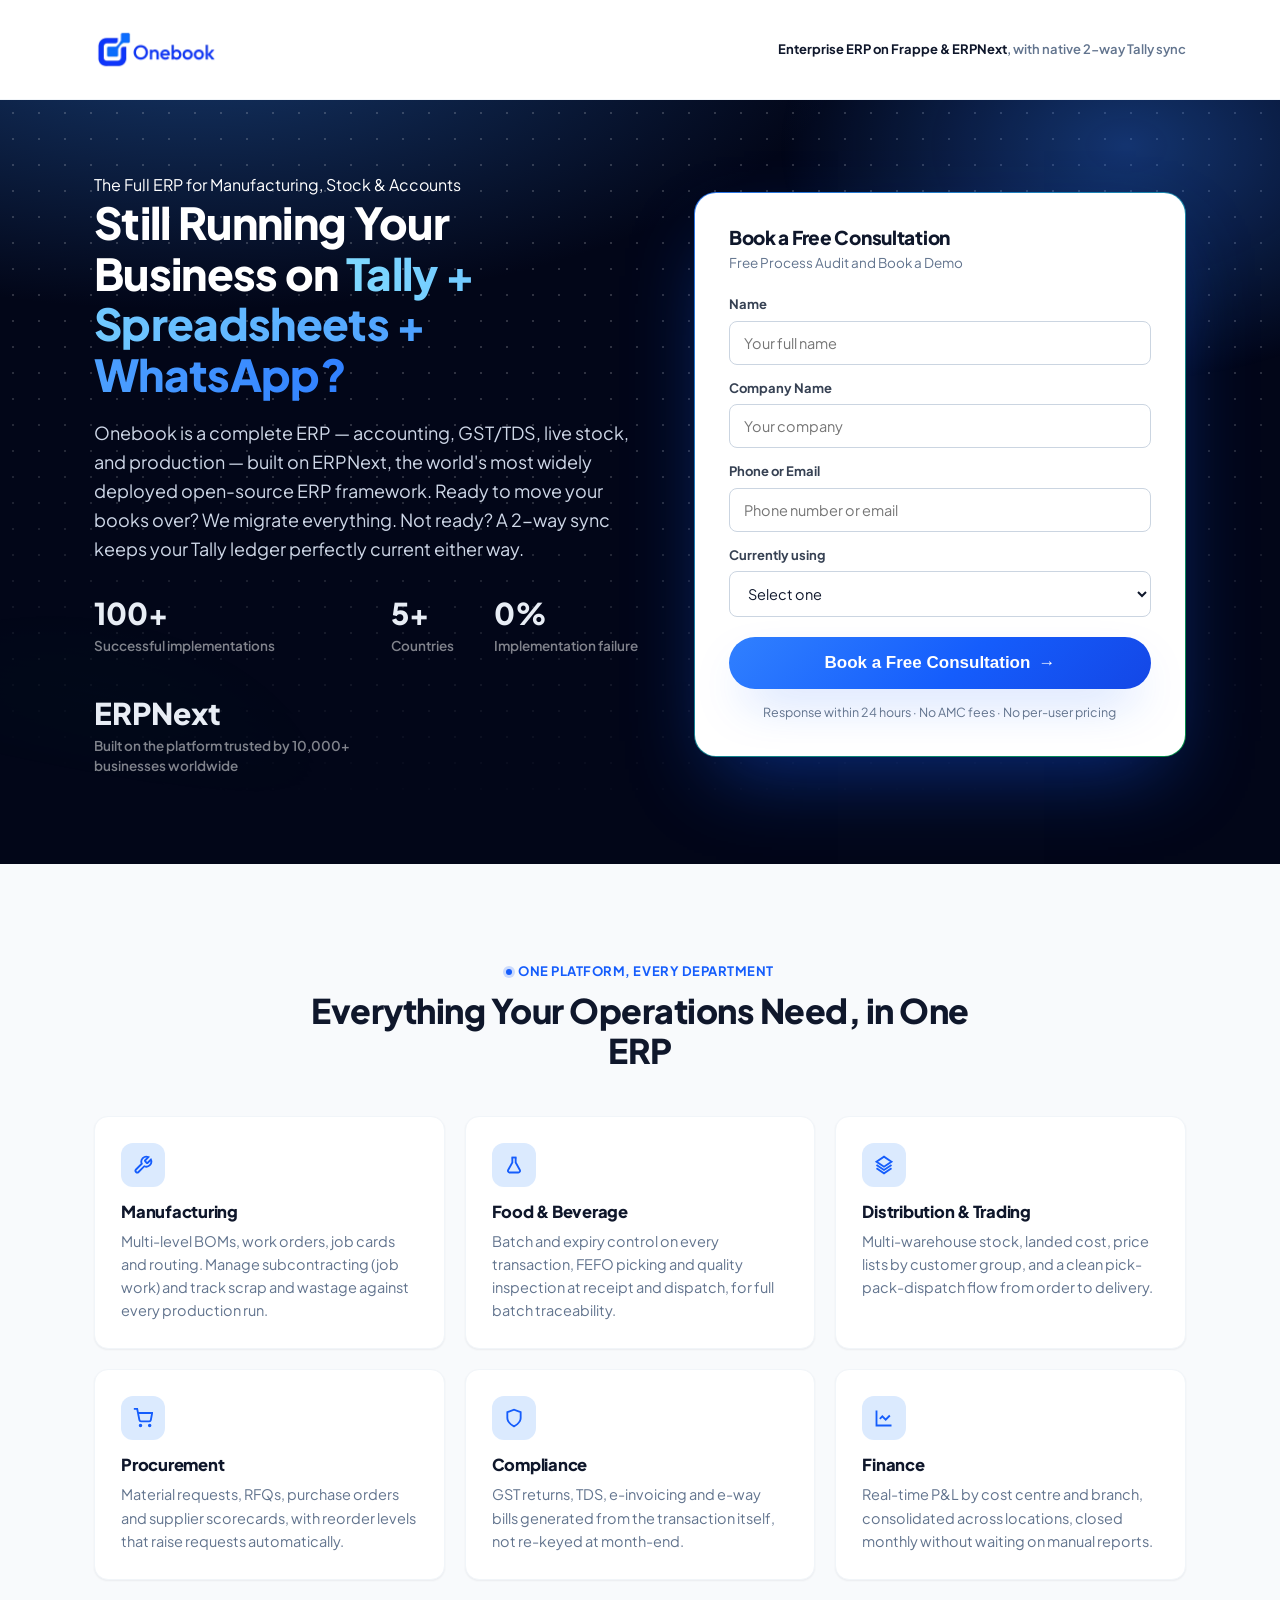
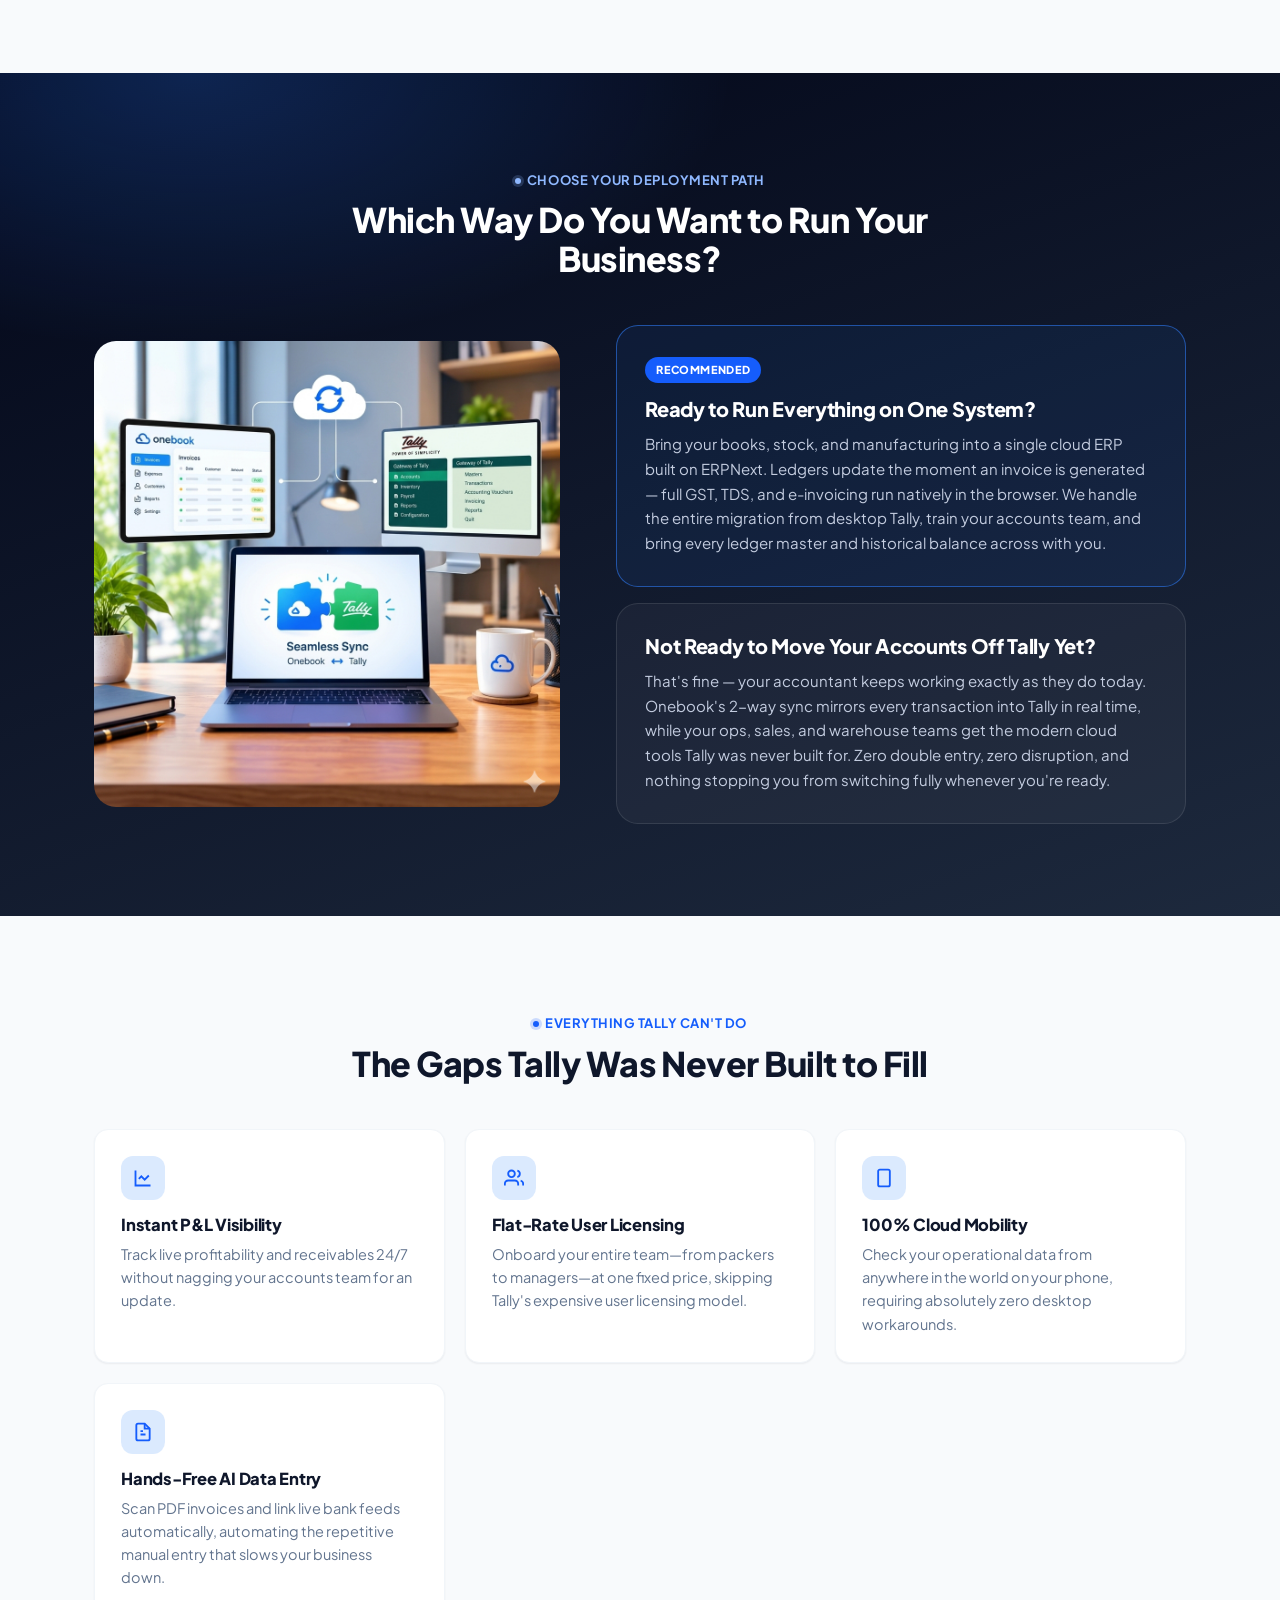
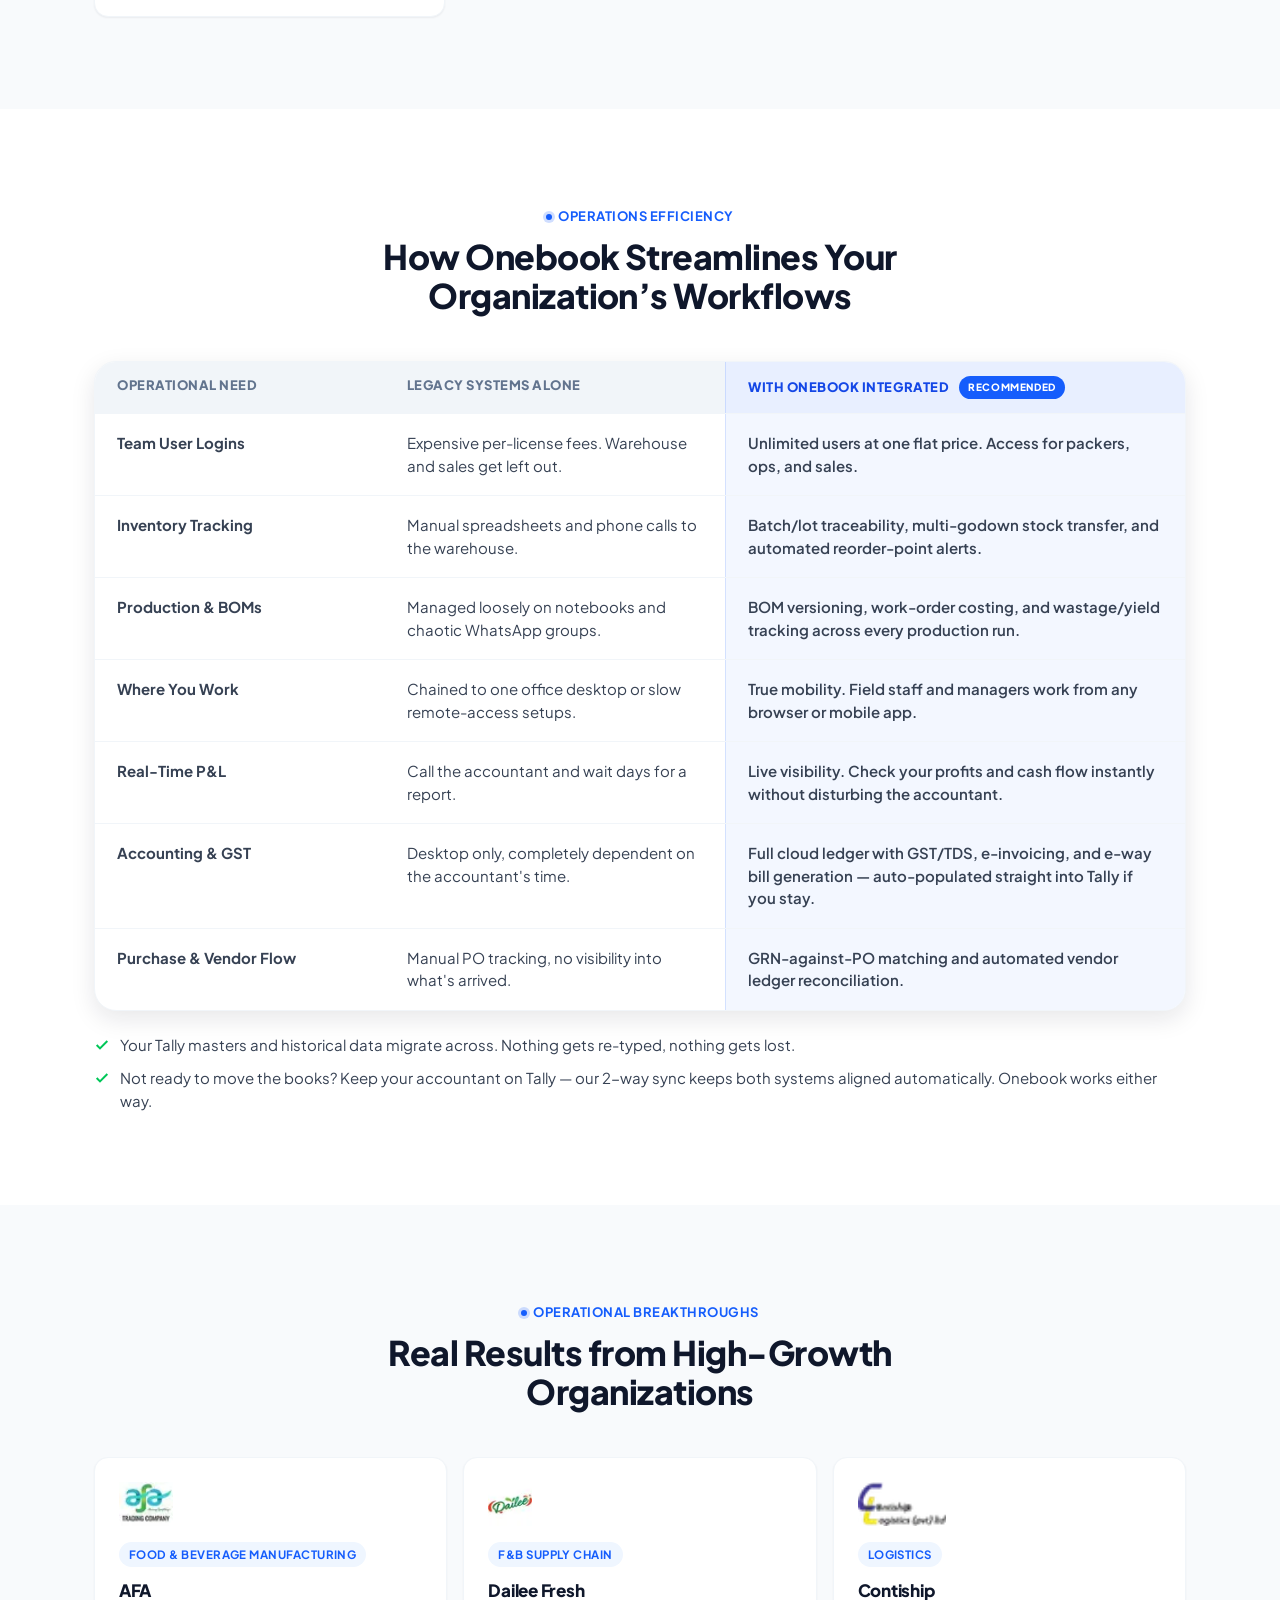
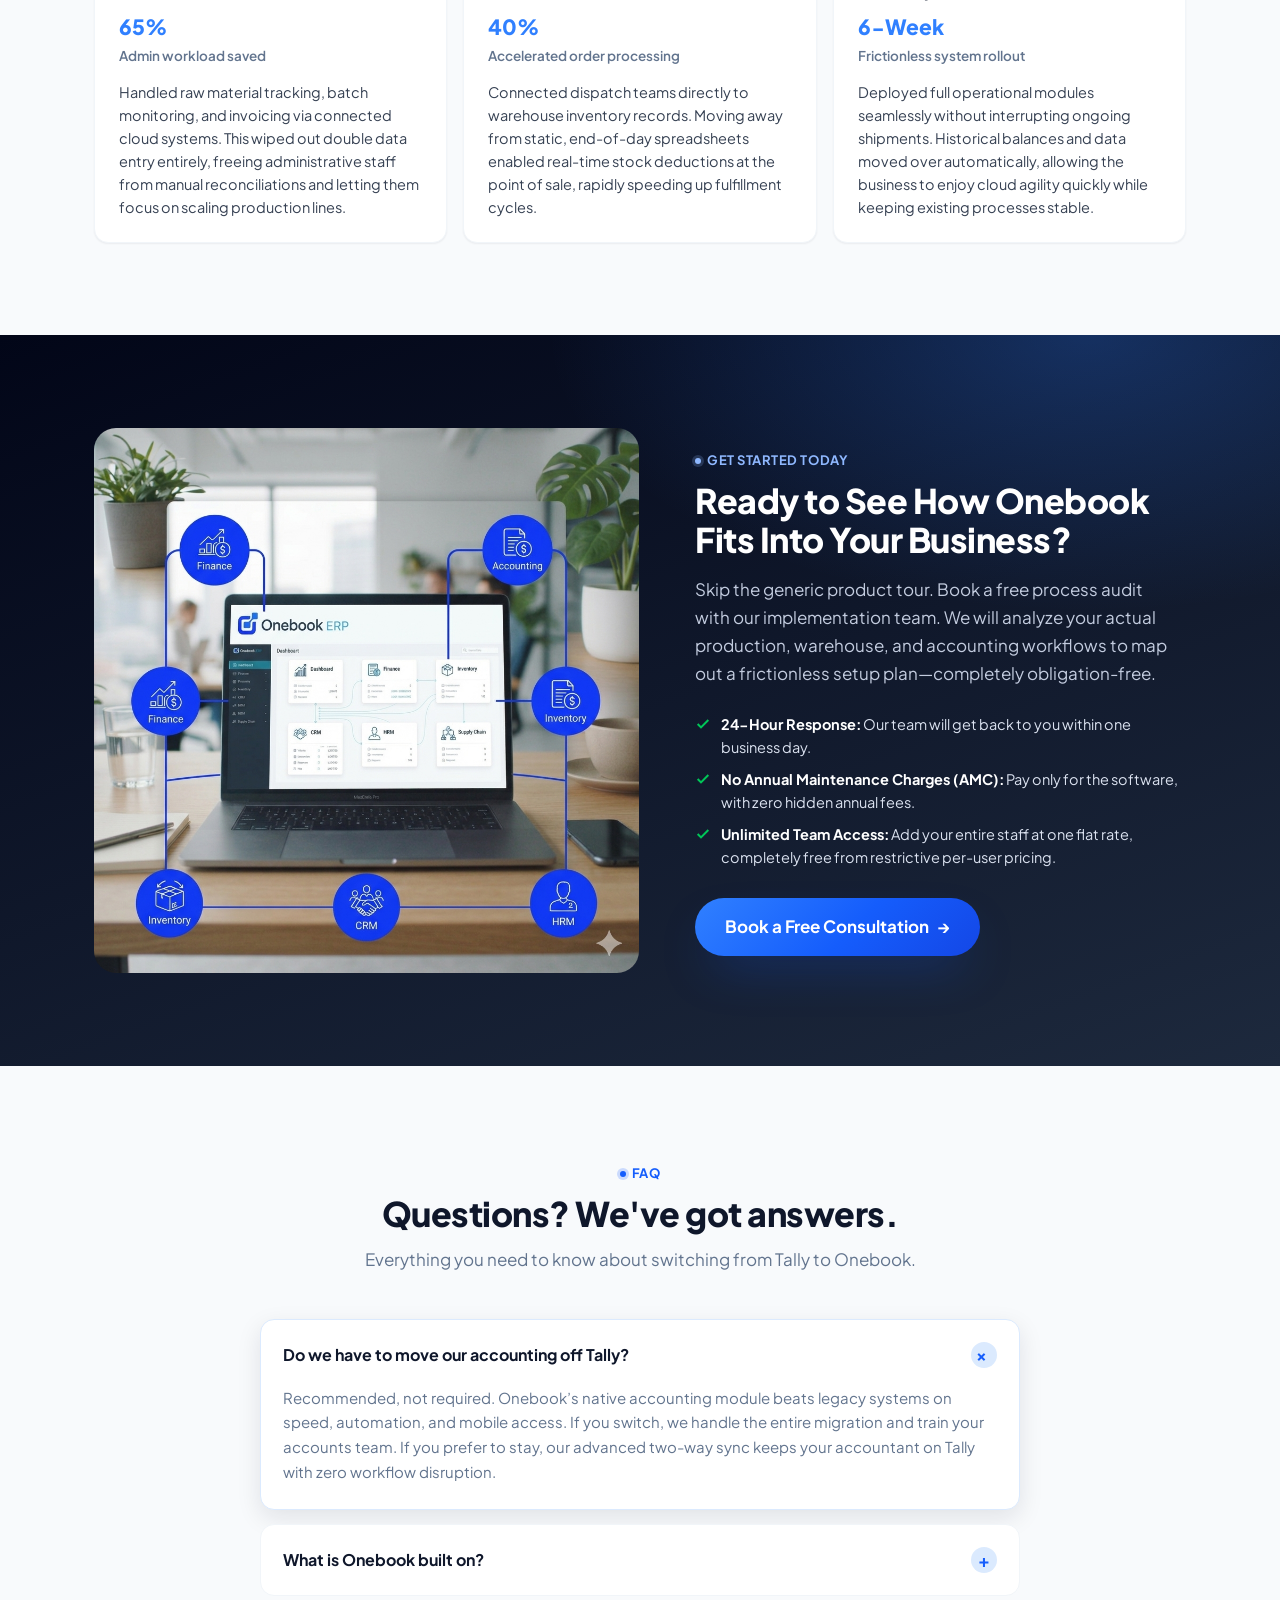
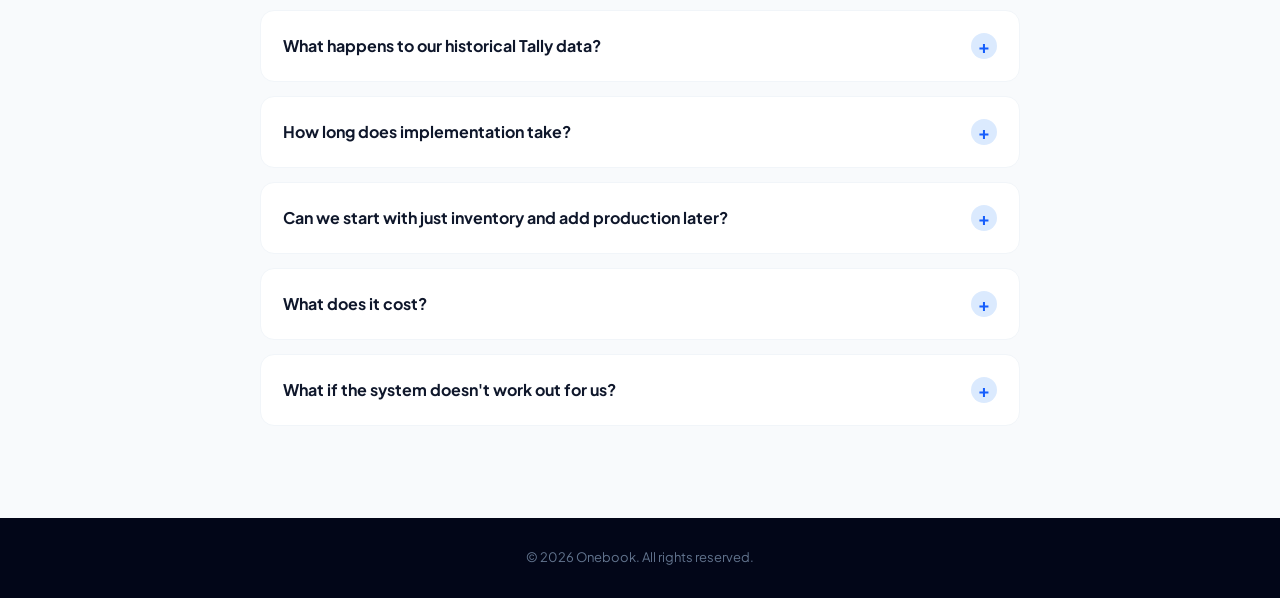
==== commit e5a0cc53: "commited" ====
--- a/lp/switch-from-tally/index.html
+++ b/lp/switch-from-tally/index.html
@@ -3,8 +3,8 @@
 <head>
 <meta charset="UTF-8" />
 <meta name="viewport" content="width=device-width, initial-scale=1.0" />
-<title>Accounting Better Than Tally — Plus Everything Tally Can't Do | Onebook</title>
-<meta name="description" content="Onebook runs your books, inventory, production and reports on one system — real-time ledgers, GST/TDS built in, unlimited users. Prefer your accountant stays on Tally? A 2-way sync handles that too. Book a free process audit." />
+<title>Onebook: ERPNext-Powered ERP for Manufacturers &amp; Distributors, with Tally Sync</title>
+<meta name="description" content="Onebook is a complete ERP built on Frappe and ERPNext for manufacturers and distributors: production, inventory, procurement, sales, accounting and GST on one platform, with native 2-way Tally sync. Book a free process audit." />
 <meta name="robots" content="noindex, follow" />
 <link rel="preconnect" href="https://fonts.googleapis.com" />
 <link rel="preconnect" href="https://fonts.gstatic.com" crossorigin />
@@ -16,7 +16,7 @@
 <header class="site-header">
   <div class="wrap">
     <span class="logo"><img src="../../assets/img/onebook-logo-png.webp" alt="Onebook" /></span>
-    <span class="header-note">For businesses running on Tally. <strong>Move the books, or keep them — your call.</strong></span>
+    <span class="header-note"><strong>Enterprise ERP on Frappe &amp; ERPNext</strong>, with native 2-way Tally sync</span>
   </div>
 </header>
 
@@ -25,17 +25,15 @@
   <!-- 1. HERO -->
   <section class="hero">
     <div class="wrap">
-      <div>
-        <span class="hero-badge">
-          <svg width="14" height="14" viewBox="0 0 24 24" fill="none" stroke="currentColor" stroke-width="2.5"><polyline points="20 6 9 17 4 12"/></svg>
-          For businesses running on Tally
-        </span>
-        <h1>Want a full ERP that <span class="accent">syncs with Tally both ways?</span></h1>
-        <p class="hero-sub">Eliminate double data entry in your business. With Onebook, all your accounting, GST, stock, and production data syncs seamlessly with Tally in real time. Enter your transactions once, and keep your Tally ledger perfectly up to date without any extra effort.</p>
+      <div>       
+        <span class="hero-eyebrow">The Full ERP for Manufacturing, Stock &amp; Accounts</span>
+        <h1>Still Running Your Business on <span class="accent">Tally + Spreadsheets + WhatsApp?</span></h1>
+        <p class="hero-sub">Onebook is a complete ERP — accounting, GST/TDS, live stock, and production — built on ERPNext, the world's most widely deployed open-source ERP framework. Ready to move your books over? We migrate everything. Not ready? A 2-way sync keeps your Tally ledger perfectly current either way.</p>
         <div class="hero-stats">
           <div><div class="stat-num">100+</div><div class="stat-label">Successful implementations</div></div>
           <div><div class="stat-num">5+</div><div class="stat-label">Countries</div></div>
           <div><div class="stat-num">0%</div><div class="stat-label">Implementation failure</div></div>
+          <div><div class="stat-num">ERPNext</div><div class="stat-label">Built on the platform trusted by 10,000+ businesses worldwide</div></div>
         </div>
       </div>
       <div class="lead-form" id="hero-form">
@@ -75,14 +73,82 @@
     </div>
   </section>
 
-  <!-- 2. SEVEN THINGS TALLY CAN'T DO -->
+  <!-- 2. PLATFORM: ONE ERP, EVERY DEPARTMENT -->
   <section>
     <div class="wrap">
       <div class="section-head">
-        <span class="eyebrow">100% AUTOMATIC TALLY SYNC</span>
-        <h2>Run Your Entire Business Live Without Giving Up Tally</h2>
+        <span class="eyebrow">ONE PLATFORM, EVERY DEPARTMENT</span>
+        <h2>Everything Your Operations Need, in One ERP</h2>
       </div>
       <div class="get-grid">
+        <div class="get-card">
+          <span class="get-icon"><svg width="20" height="20" viewBox="0 0 24 24" fill="none" stroke="currentColor" stroke-width="2.2"><path d="M14.7 6.3a1 1 0 0 0 0 1.4l1.6 1.6a1 1 0 0 0 1.4 0l3.77-3.77a6 6 0 0 1-7.94 7.94l-6.91 6.91a2.12 2.12 0 0 1-3-3l6.91-6.91a6 6 0 0 1 7.94-7.94l-3.76 3.76Z"/></svg></span>
+          <h3>Manufacturing</h3>
+          <p>Multi-level BOMs, work orders, job cards and routing. Manage subcontracting (job work) and track scrap and wastage against every production run.</p>
+        </div>
+        <div class="get-card">
+          <span class="get-icon"><svg width="20" height="20" viewBox="0 0 24 24" fill="none" stroke="currentColor" stroke-width="2.2"><path d="M9 3h6"/><path d="M10 3v6l-5 9a2 2 0 0 0 1.7 3h10.6a2 2 0 0 0 1.7-3l-5-9V3"/></svg></span>
+          <h3>Food &amp; Beverage</h3>
+          <p>Batch and expiry control on every transaction, FEFO picking and quality inspection at receipt and dispatch, for full batch traceability.</p>
+        </div>
+        <div class="get-card">
+          <span class="get-icon"><svg width="20" height="20" viewBox="0 0 24 24" fill="none" stroke="currentColor" stroke-width="2.2"><path d="m21 8-9-6-9 6 9 6 9-6Z"/><path d="m3 16 9 6 9-6"/><path d="M3 12l9 6 9-6"/></svg></span>
+          <h3>Distribution &amp; Trading</h3>
+          <p>Multi-warehouse stock, landed cost, price lists by customer group, and a clean pick-pack-dispatch flow from order to delivery.</p>
+        </div>
+        <div class="get-card">
+          <span class="get-icon"><svg width="20" height="20" viewBox="0 0 24 24" fill="none" stroke="currentColor" stroke-width="2.2"><circle cx="9" cy="21" r="1"/><circle cx="20" cy="21" r="1"/><path d="M1 1h4l2.68 13.39a2 2 0 0 0 2 1.61h9.72a2 2 0 0 0 2-1.61L23 6H6"/></svg></span>
+          <h3>Procurement</h3>
+          <p>Material requests, RFQs, purchase orders and supplier scorecards, with reorder levels that raise requests automatically.</p>
+        </div>
+        <div class="get-card">
+          <span class="get-icon"><svg width="20" height="20" viewBox="0 0 24 24" fill="none" stroke="currentColor" stroke-width="2.2"><path d="M12 22s8-4 8-10V5l-8-3-8 3v7c0 6 8 10 8 10Z"/></svg></span>
+          <h3>Compliance</h3>
+          <p>GST returns, TDS, e-invoicing and e-way bills generated from the transaction itself, not re-keyed at month-end.</p>
+        </div>
+        <div class="get-card">
+          <span class="get-icon"><svg width="20" height="20" viewBox="0 0 24 24" fill="none" stroke="currentColor" stroke-width="2.2"><path d="M3 3v18h18"/><path d="m19 9-5 5-4-4-3 3"/></svg></span>
+          <h3>Finance</h3>
+          <p>Real-time P&amp;L by cost centre and branch, consolidated across locations, closed monthly without waiting on manual reports.</p>
+        </div>
+      </div>
+    </div>
+  </section>
+
+  <!-- 3. TWO WAYS TO DO THIS (dark divider) -->
+  <section class="paths-section">
+    <div class="wrap">
+      <div class="section-head">
+        <span class="eyebrow eyebrow-dark">CHOOSE YOUR DEPLOYMENT PATH</span>
+        <h2>Which Way Do You Want to Run Your Business?</h2>
+      </div>
+      <div class="paths-split">
+        <div class="section-img">
+          <img src="../../assets/img/onebook-vs-tally.jpg" alt="Onebook vs Tally" />
+        </div>
+        <div class="paths">
+          <div class="path-card path-primary">
+            <span class="path-badge">Recommended</span>
+            <h3>Ready to Run Everything on One System?</h3>
+            <p>Bring your books, stock, and manufacturing into a single cloud ERP built on ERPNext. Ledgers update the moment an invoice is generated — full GST, TDS, and e-invoicing run natively in the browser. We handle the entire migration from desktop Tally, train your accounts team, and bring every ledger master and historical balance across with you.</p>
+          </div>
+          <div class="path-card">
+            <h3>Not Ready to Move Your Accounts Off Tally Yet?</h3>
+            <p>That's fine — your accountant keeps working exactly as they do today. Onebook's 2-way sync mirrors every transaction into Tally in real time, while your ops, sales, and warehouse teams get the modern cloud tools Tally was never built for. Zero double entry, zero disruption, and nothing stopping you from switching fully whenever you're ready.</p>
+          </div>
+        </div>
+      </div>
+    </div>
+  </section>
+
+  <!-- 4. EVERYTHING TALLY CAN'T DO -->
+  <section>
+    <div class="wrap">
+      <div class="section-head">
+        <span class="eyebrow">EVERYTHING TALLY CAN'T DO</span>
+        <h2>The Gaps Tally Was Never Built to Fill</h2>
+      </div>
+      <div class="get-grid get-grid-4">
         <div class="get-card">
           <span class="get-icon"><svg width="20" height="20" viewBox="0 0 24 24" fill="none" stroke="currentColor" stroke-width="2.2"><path d="M3 3v18h18"/><path d="m19 9-5 5-4-4-3 3"/></svg></span>
           <h3>Instant P&amp;L Visibility</h3>
@@ -94,26 +160,11 @@
           <p>Onboard your entire team—from packers to managers—at one fixed price, skipping Tally's expensive user licensing model.</p>
         </div>
         <div class="get-card">
-          <span class="get-icon"><svg width="20" height="20" viewBox="0 0 24 24" fill="none" stroke="currentColor" stroke-width="2.2"><path d="m21 8-9-6-9 6 9 6 9-6Z"/><path d="m3 16 9 6 9-6"/><path d="M3 12l9 6 9-6"/></svg></span>
-          <h3>Actual Live Stock</h3>
-          <p>Eliminate yesterday's spreadsheet errors with real-time multi-location inventory tracking, batch control, and automated reorder triggers.</p>
-        </div>
-        <div class="get-card">
-          <span class="get-icon"><svg width="20" height="20" viewBox="0 0 24 24" fill="none" stroke="currentColor" stroke-width="2.2"><path d="M14.7 6.3a1 1 0 0 0 0 1.4l1.6 1.6a1 1 0 0 0 1.4 0l3.77-3.77a6 6 0 0 1-7.94 7.94l-6.91 6.91a2.12 2.12 0 0 1-3-3l6.91-6.91a6 6 0 0 1 7.94-7.94l-3.76 3.76Z"/></svg></span>
-          <h3>Flawless Production Control</h3>
-          <p>Move manufacturing out of chaotic WhatsApp chats and into structured bills of materials and work orders designed for operations.</p>
-        </div>
-        <div class="get-card">
           <span class="get-icon"><svg width="20" height="20" viewBox="0 0 24 24" fill="none" stroke="currentColor" stroke-width="2.2"><rect x="5" y="2" width="14" height="20" rx="2"/><path d="M12 18h.01"/></svg></span>
           <h3>100% Cloud Mobility</h3>
           <p>Check your operational data from anywhere in the world on your phone, requiring absolutely zero desktop workarounds.</p>
         </div>
         <div class="get-card">
-          <span class="get-icon"><svg width="20" height="20" viewBox="0 0 24 24" fill="none" stroke="currentColor" stroke-width="2.2"><path d="M12 22s8-4 8-10V5l-8-3-8 3v7c0 6 8 10 8 10Z"/></svg></span>
-          <h3>Automated Tax Compliance</h3>
-          <p>Streamline your GST, TDS, and e-invoicing automatically so your month-end accounts are done before they even start.</p>
-        </div>
-        <div class="get-card">
           <span class="get-icon"><svg width="20" height="20" viewBox="0 0 24 24" fill="none" stroke="currentColor" stroke-width="2.2"><path d="M14 2H6a2 2 0 0 0-2 2v16a2 2 0 0 0 2 2h12a2 2 0 0 0 2-2V8Z"/><path d="M14 2v6h6"/><path d="M9 15h6M9 11h3"/></svg></span>
           <h3>Hands-Free AI Data Entry</h3>
           <p>Scan PDF invoices and link live bank feeds automatically, automating the repetitive manual entry that slows your business down.</p>
@@ -122,37 +173,11 @@
     </div>
   </section>
 
-  <!-- DIVIDER A. TWO WAYS TO DO THIS -->
-  <section class="paths-section">
-    <div class="wrap">
-      <div class="section-head">
-        <span class="eyebrow eyebrow-dark">CHOOSE YOUR DEPLOYMENT PATH</span>
-        <h2>Two Flexible Ways to Power Your Business Workflows</h2>
-      </div>
-      <div class="paths-split">
-        <div class="section-img">
-          <img src="../../assets/img/onebook-vs-tally.jpg" alt="Onebook vs Tally" />
-        </div>
-        <div class="paths">
-          <div class="path-card path-primary">
-            <span class="path-badge">Recommended</span>
-            <h3>Run Accounting on Onebook</h3>
-            <p>Bring your books, stock, and manufacturing into a single cloud environment. Ledgers update the exact moment an invoice is generated, giving you a completely live P&amp;L. GST, TDS, and e-invoicing run natively inside the browser. We handle the entire migration from desktop Tally and provide complete training for your accounts team.</p>
-          </div>
-          <div class="path-card">
-            <h3>Keep Your Accountant on Tally</h3>
-            <p>If your team isn't ready to move their core accounting, they don't have to. Onebook features an advanced, two-way sync with Tally. Your accountant continues working in their familiar environment exactly as they do today, while your operational teams get the modern cloud tools they need. Zero double data entry, zero workflow disruption.</p>
-          </div>
-        </div>
-      </div>
-    </div>
-  </section>
-
-  <!-- 3. DIRECT COMPARISON -->
+  <!-- 5. DIRECT COMPARISON -->
   <section class="section-alt">
     <div class="wrap">
       <div class="section-head">
-        <span class="eyebrow">Operations Efficiency</span>
+        <span class="eyebrow">OPERATIONS EFFICIENCY</span>
         <h2>How Onebook Streamlines Your Organization’s Workflows</h2>
       </div>
 
@@ -171,12 +196,12 @@
         <div class="cmp-row">
           <div class="cmp-feature">Inventory Tracking</div>
           <div class="cmp-tally"><span class="cmp-k">Legacy Systems Alone</span>Manual spreadsheets and phone calls to the warehouse.</div>
-          <div class="cmp-ob"><span class="cmp-k">With Onebook Integrated</span>Live stock tracking, batch control, and reorder alerts across every warehouse.</div>
+          <div class="cmp-ob"><span class="cmp-k">With Onebook Integrated</span>Batch/lot traceability, multi-godown stock transfer, and automated reorder-point alerts.</div>
         </div>
         <div class="cmp-row">
           <div class="cmp-feature">Production &amp; BOMs</div>
           <div class="cmp-tally"><span class="cmp-k">Legacy Systems Alone</span>Managed loosely on notebooks and chaotic WhatsApp groups.</div>
-          <div class="cmp-ob"><span class="cmp-k">With Onebook Integrated</span>Systemized work orders, bills of materials (BOM), and wastage tracking.</div>
+          <div class="cmp-ob"><span class="cmp-k">With Onebook Integrated</span>BOM versioning, work-order costing, and wastage/yield tracking across every production run.</div>
         </div>
         <div class="cmp-row">
           <div class="cmp-feature">Where You Work</div>
@@ -190,8 +215,13 @@
         </div>
         <div class="cmp-row">
           <div class="cmp-feature">Accounting &amp; GST</div>
-          <div class="cmp-tally"><span class="cmp-k">Legacy Systems Alone</span>Desktop only—completely dependent on the accountant's time.</div>
-          <div class="cmp-ob"><span class="cmp-k">With Onebook Integrated</span>Full cloud module. Team creates ledgers, GST, and e-invoices that auto-populate straight into Tally.</div>
+          <div class="cmp-tally"><span class="cmp-k">Legacy Systems Alone</span>Desktop only, completely dependent on the accountant's time.</div>
+          <div class="cmp-ob"><span class="cmp-k">With Onebook Integrated</span>Full cloud ledger with GST/TDS, e-invoicing, and e-way bill generation — auto-populated straight into Tally if you stay.</div>
+        </div>
+        <div class="cmp-row">
+          <div class="cmp-feature">Purchase &amp; Vendor Flow</div>
+          <div class="cmp-tally"><span class="cmp-k">Legacy Systems Alone</span>Manual PO tracking, no visibility into what's arrived.</div>
+          <div class="cmp-ob"><span class="cmp-k">With Onebook Integrated</span>GRN-against-PO matching and automated vendor ledger reconciliation.</div>
         </div>
       </div>
 
@@ -235,11 +265,11 @@
     </div>
   </section>
 
-  <!-- 7. PRICING 
+  <!-- PRICING (hidden) 
   <section class="section-alt">
     <div class="wrap">
       <div class="section-head">
-        <span class="eyebrow">[06] Pricing</span>
+        <span class="eyebrow">Pricing</span>
         <h2>One flat price. Unlimited users. No AMC.</h2>
         <p>Unlimited seats, full data ownership, and AI automation with enterprise security at scale — at one flat rate based on your business size.</p>
       </div>
@@ -314,7 +344,7 @@
     </div>
   </section>-->
 
-  <!-- DIVIDER B. FINAL CTA -->
+  <!-- 7. FINAL CTA (dark divider) -->
   <section class="final-cta" id="book-consultation">
     <div class="wrap">
       <div class="section-img">
@@ -335,7 +365,7 @@
     </div>
   </section>
 
-  <!-- 9. FAQ -->
+  <!-- 8. FAQ -->
   <section>
     <div class="wrap">
       <div class="section-head">
@@ -349,6 +379,10 @@
           <p>Recommended, not required. Onebook’s native accounting module beats legacy systems on speed, automation, and mobile access. If you switch, we handle the entire migration and train your accounts team. If you prefer to stay, our advanced two-way sync keeps your accountant on Tally with zero workflow disruption.</p>
         </details>
         <details class="faq-item">
+          <summary>What is Onebook built on?<span class="plus">+</span></summary>
+          <p>Onebook is built on ERPNext, the most widely deployed open-source ERP framework globally, used by 10,000+ companies across manufacturing, distribution, and services. We've customized it specifically for Indian SMEs — GST/TDS compliance, e-way bill generation, and the 2-way Tally sync layer — and back it with implementation, migration, and ongoing support that a raw open-source install won't give you on its own.</p>
+        </details>
+        <details class="faq-item">
           <summary>What happens to our historical Tally data?<span class="plus">+</span></summary>
           <p>It transfers over perfectly. All your ledger masters, historical records, and opening balances migrate cleanly. Nothing needs to be re-typed, and absolutely nothing gets lost.</p>
         </details>
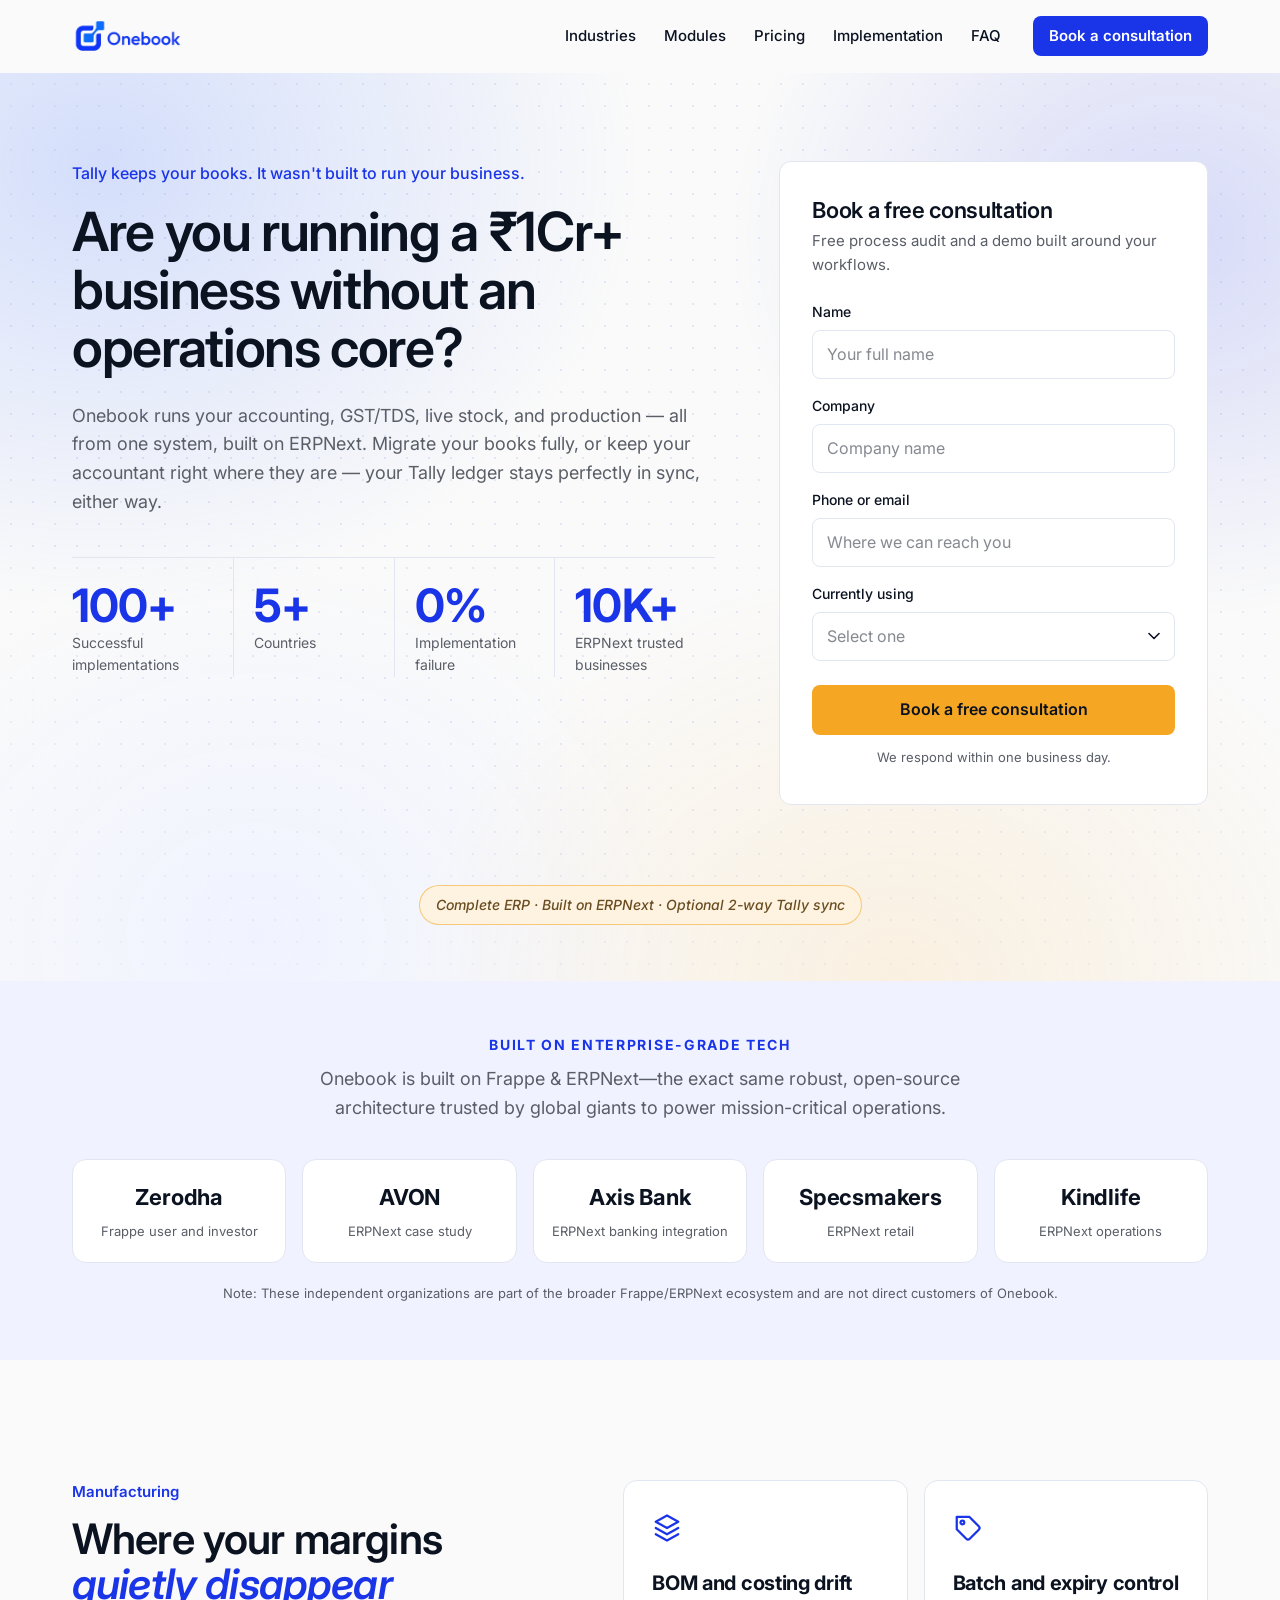
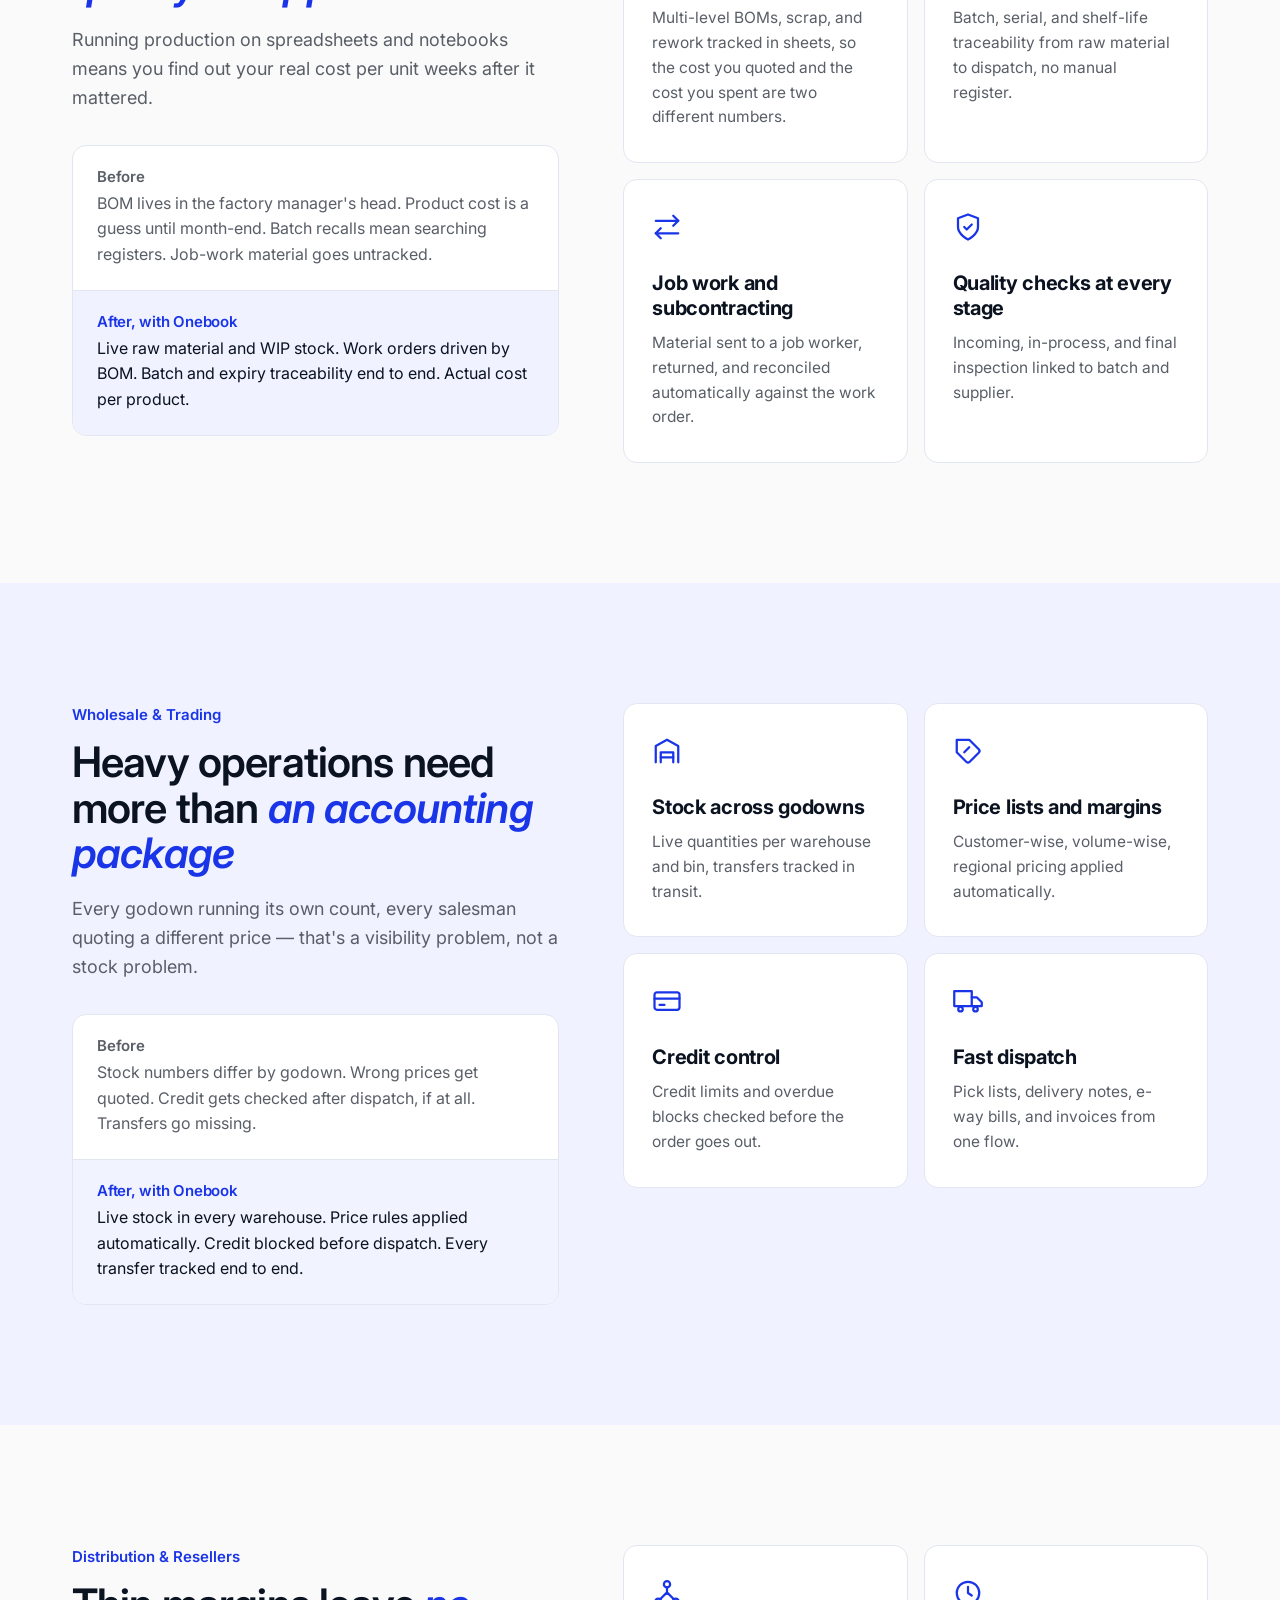
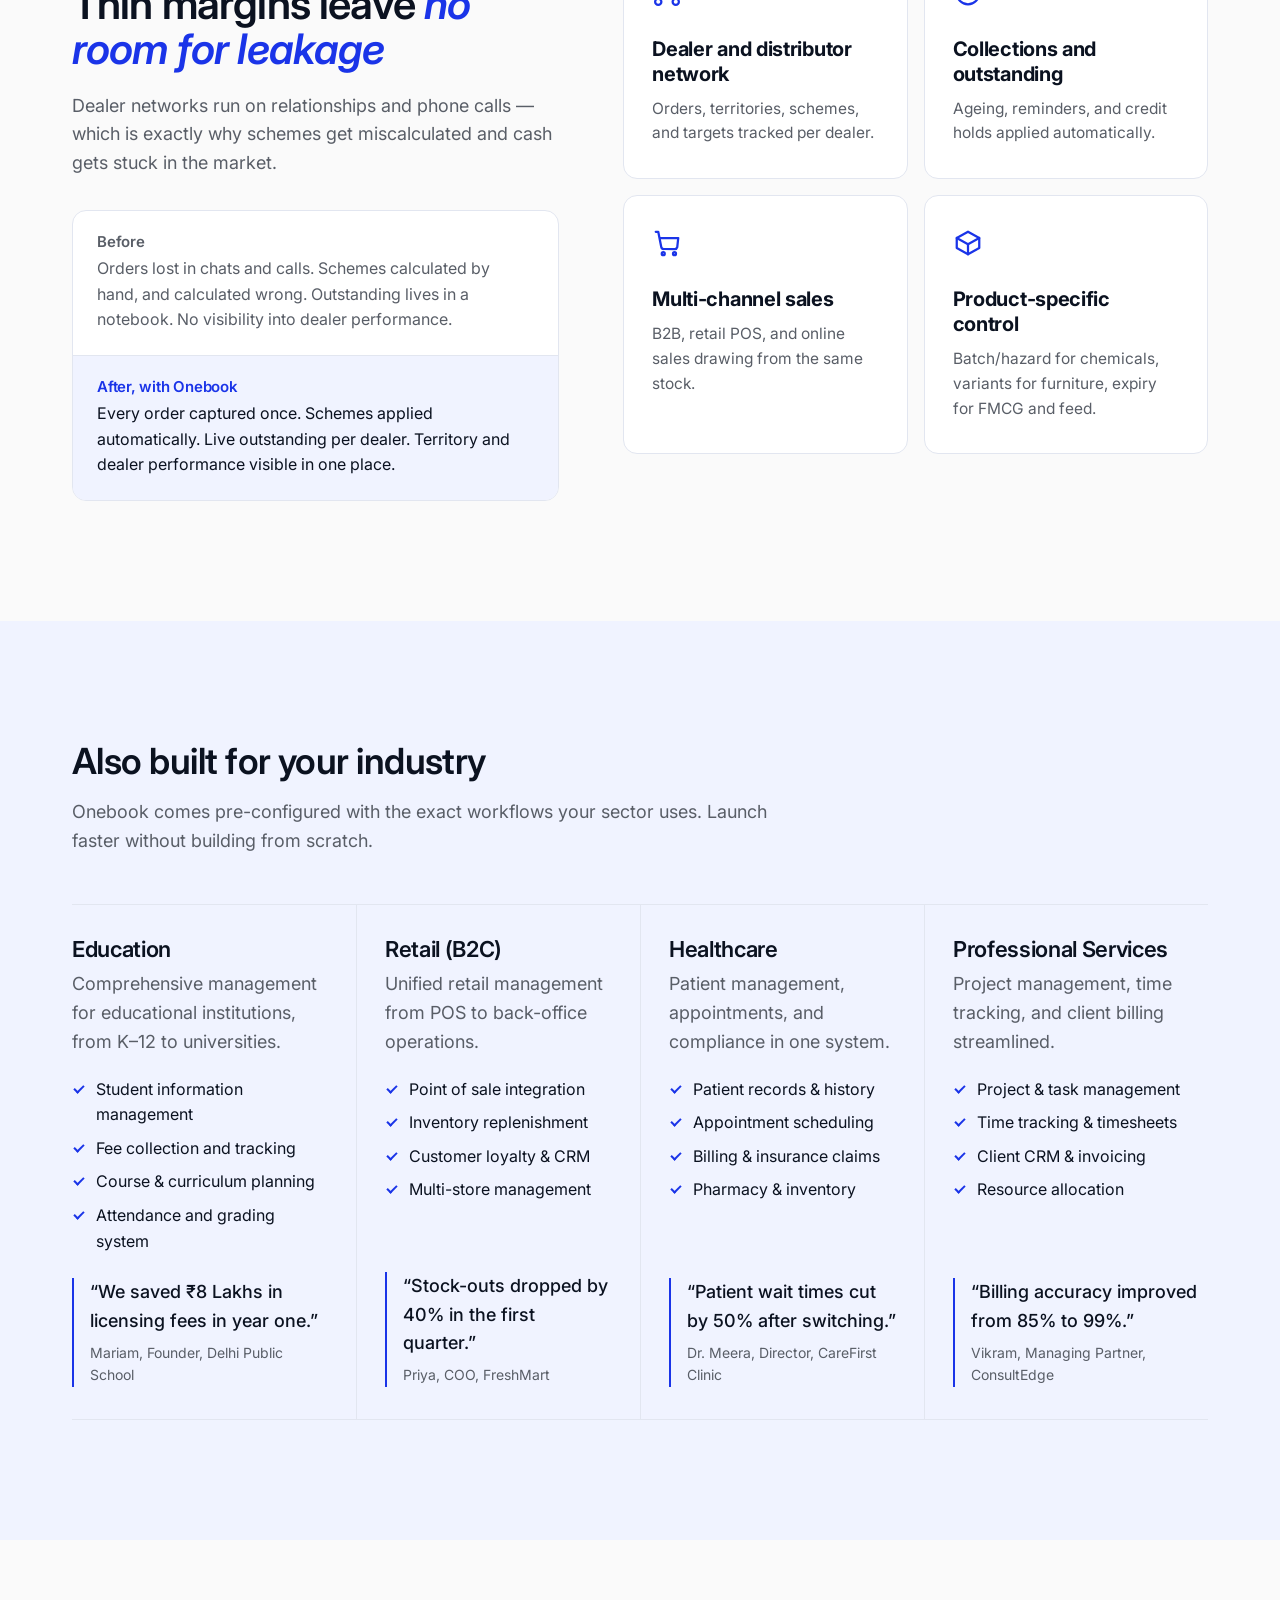
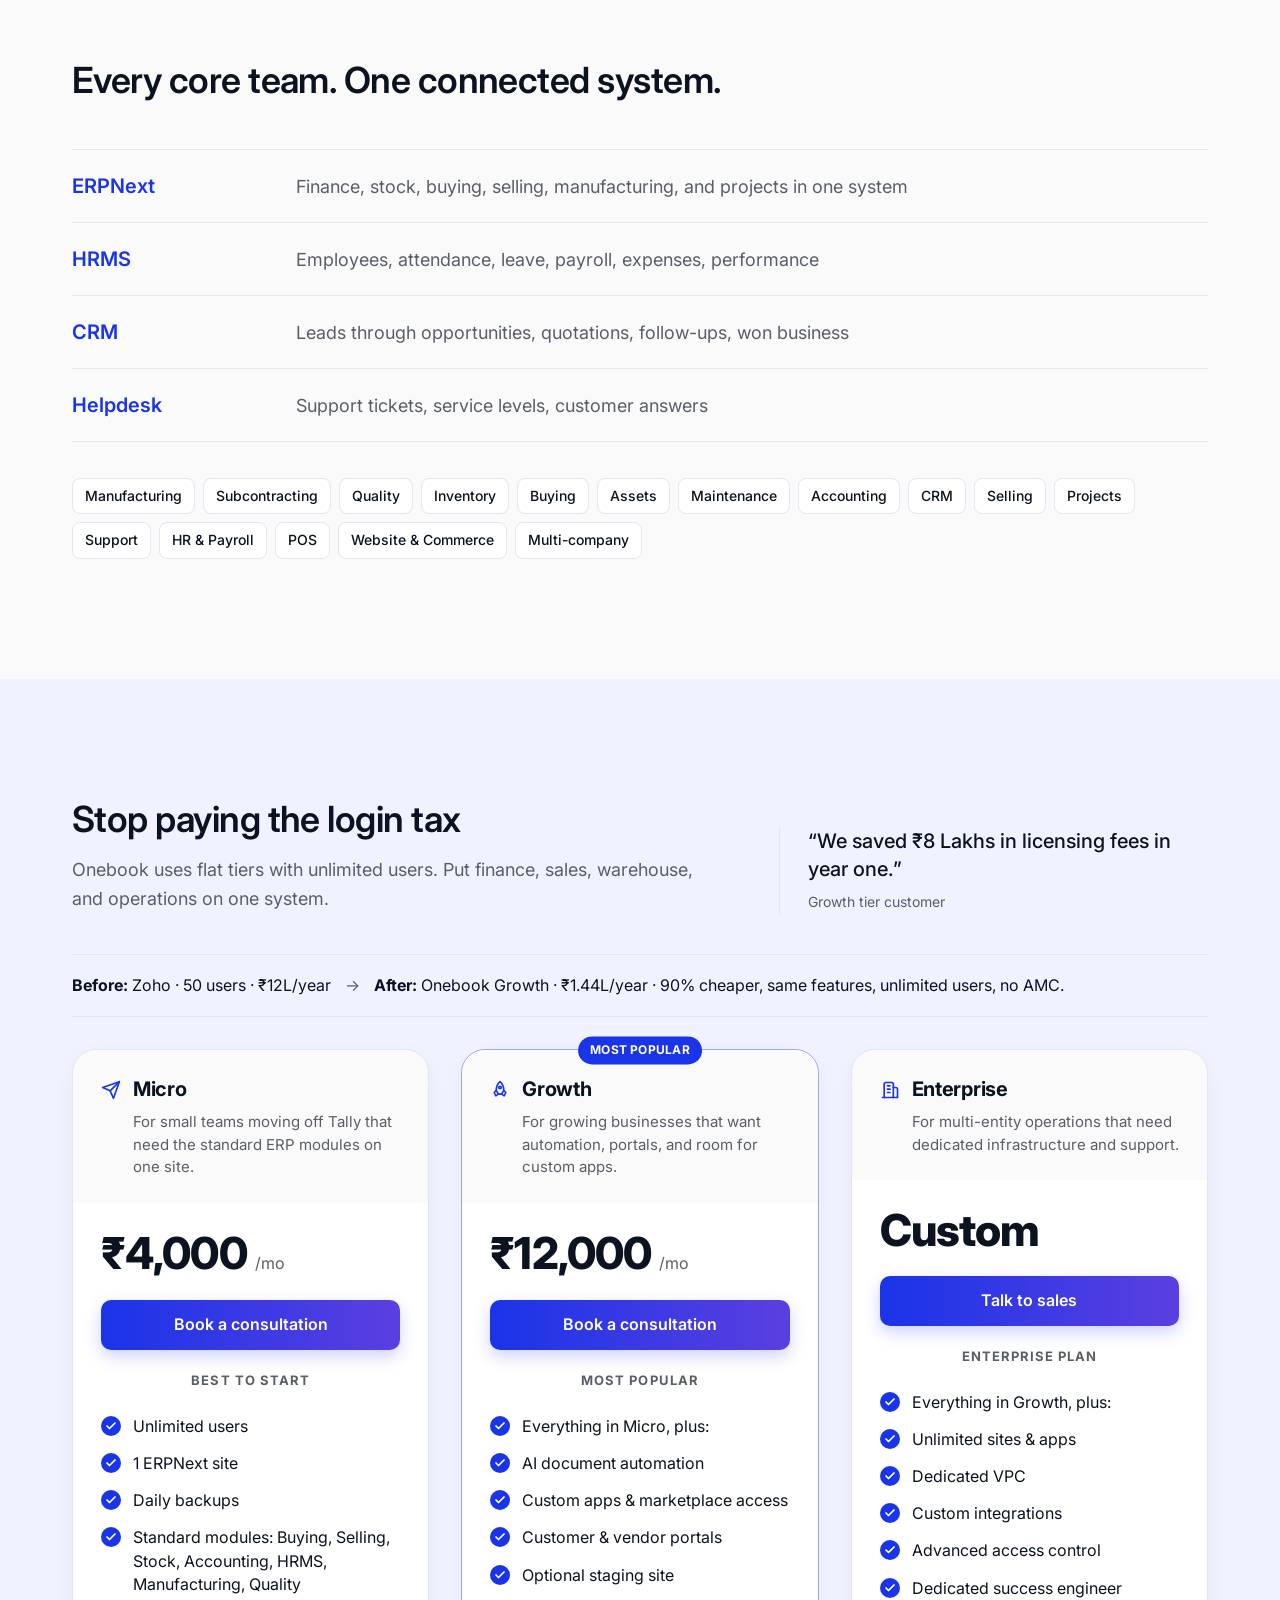
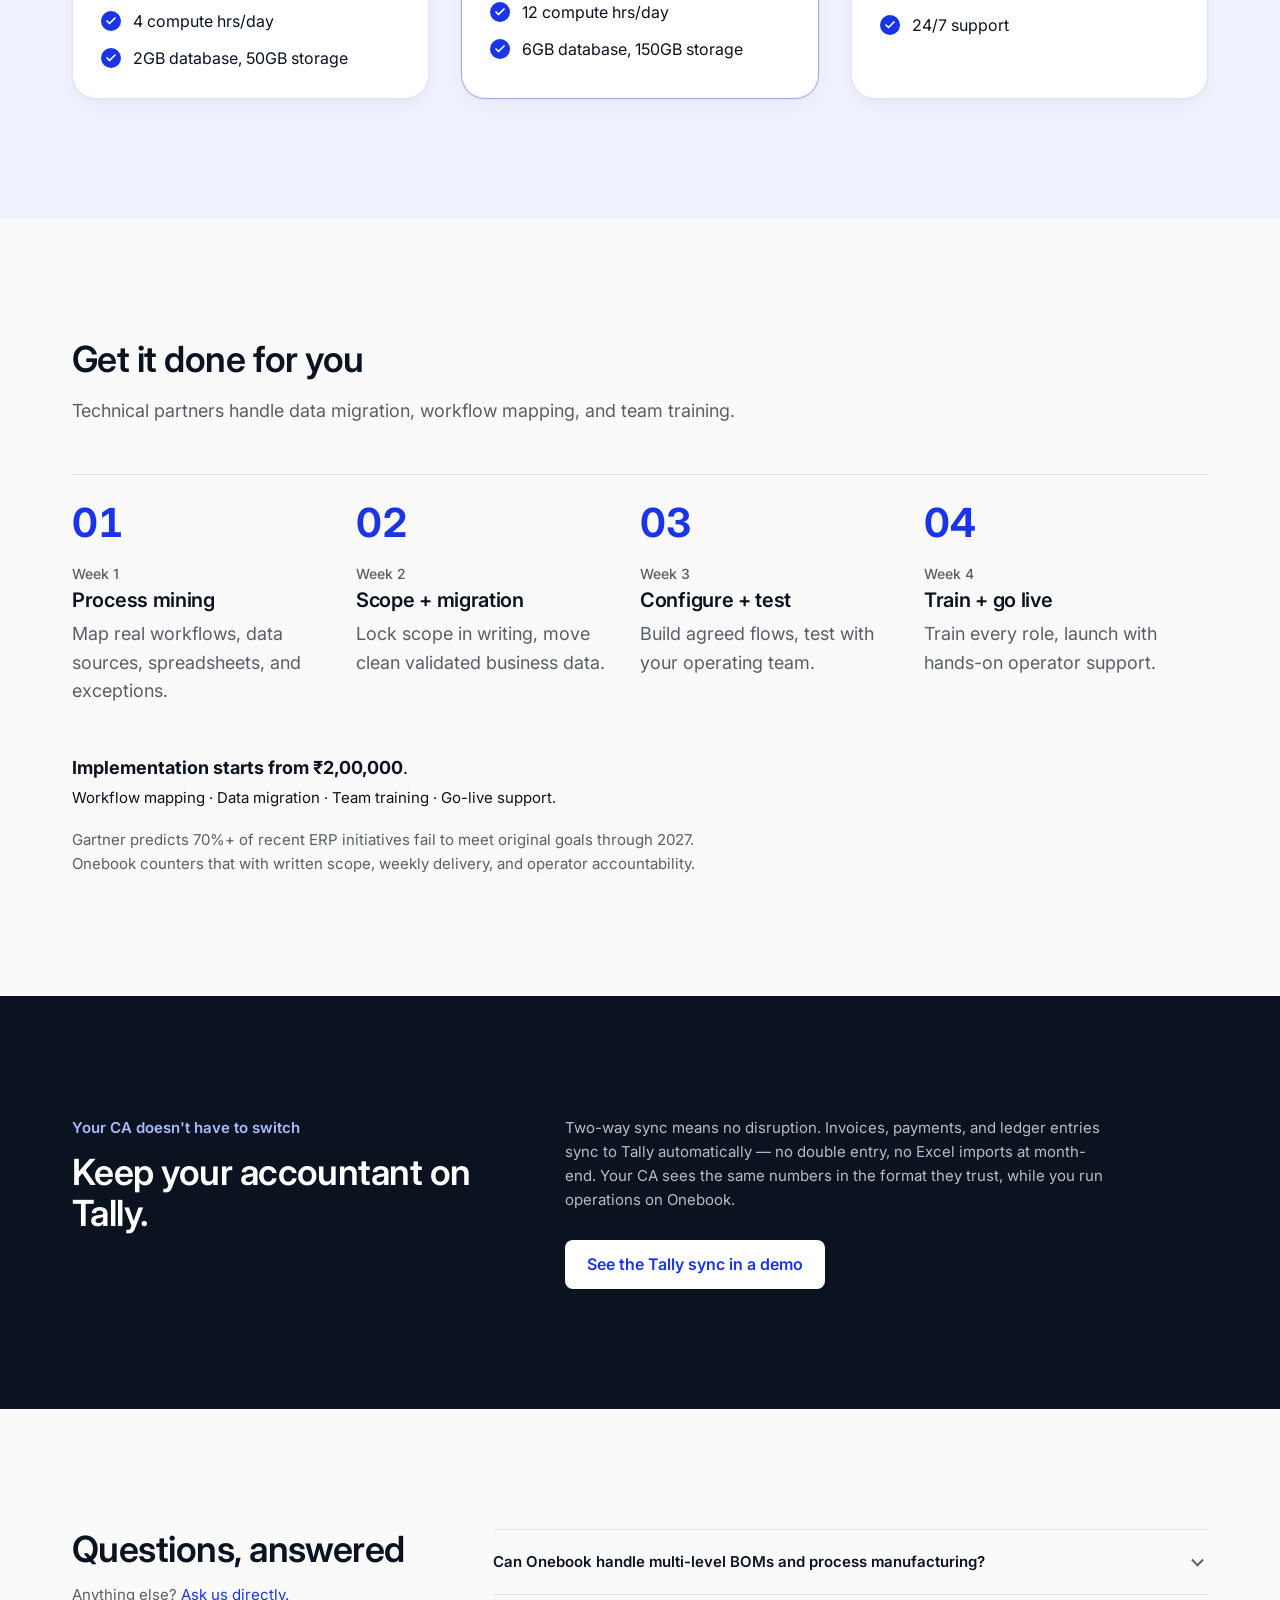
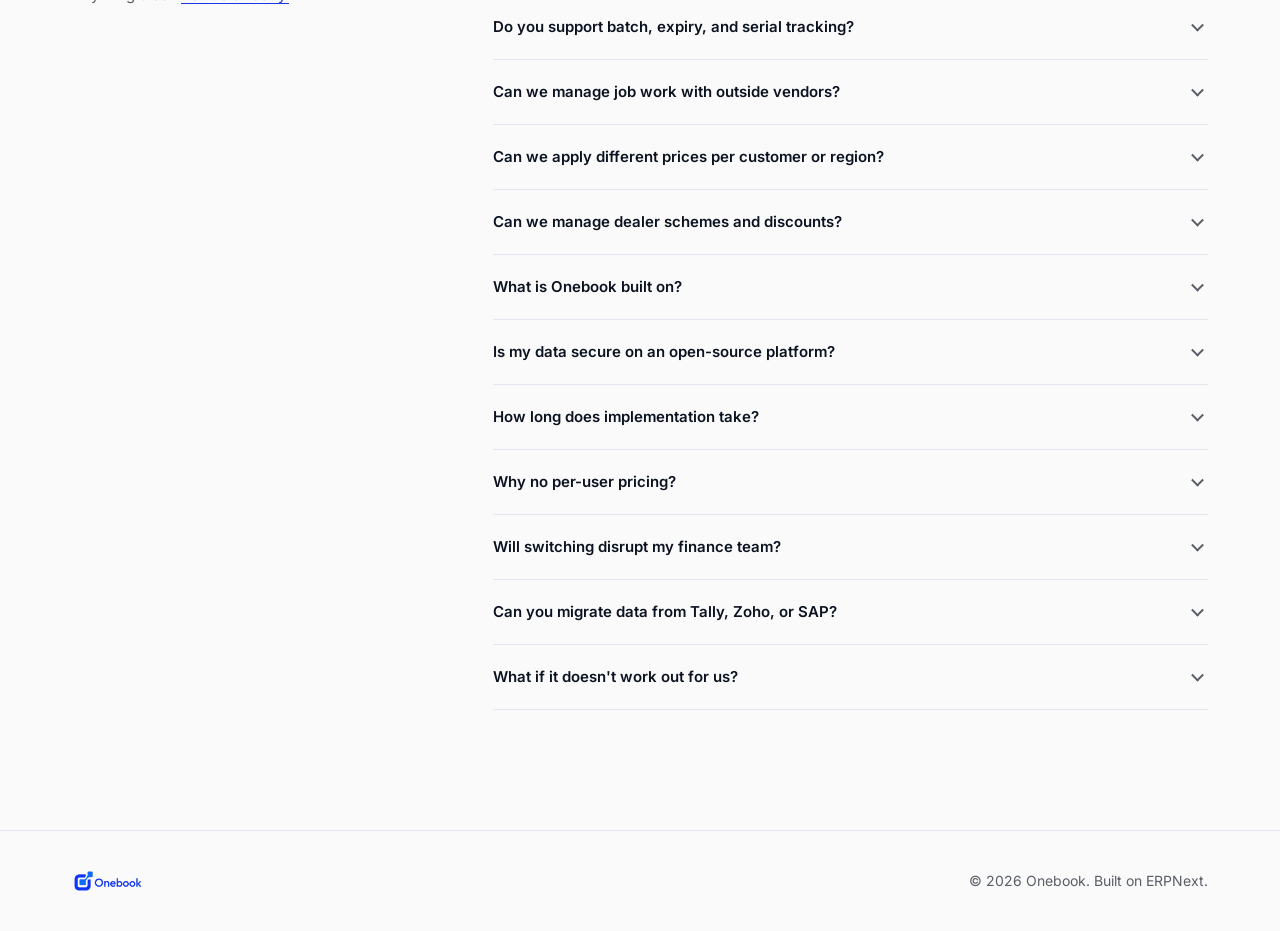
==== commit e9a08ec6: "files added" ====
--- a/lp/switch-from-tally/index.html
+++ b/lp/switch-from-tally/index.html
@@ -3,404 +3,516 @@
 <head>
 <meta charset="UTF-8" />
 <meta name="viewport" content="width=device-width, initial-scale=1.0" />
-<title>Onebook: ERPNext-Powered ERP for Manufacturers &amp; Distributors, with Tally Sync</title>
-<meta name="description" content="Onebook is a complete ERP built on Frappe and ERPNext for manufacturers and distributors: production, inventory, procurement, sales, accounting and GST on one platform, with native 2-way Tally sync. Book a free process audit." />
+<title>Onebook — The Operations Core for ₹1Cr+ Businesses Outgrowing Tally</title>
+<meta name="description" content="Onebook runs accounting, GST/TDS, live stock and production from one system, built on ERPNext. Migrate your books fully, or keep your accountant on Tally with 2-way sync." />
 <meta name="robots" content="noindex, follow" />
 <link rel="preconnect" href="https://fonts.googleapis.com" />
 <link rel="preconnect" href="https://fonts.gstatic.com" crossorigin />
-<link href="https://fonts.googleapis.com/css2?family=Plus+Jakarta+Sans:wght@400;500;600;700;800&display=swap" rel="stylesheet" />
-<link rel="stylesheet" href="../../assets/styles.css" />
+<link href="https://fonts.googleapis.com/css2?family=Inter:wght@400;500;600;700&display=swap" rel="stylesheet" />
+<link rel="stylesheet" href="styles.css" />
 </head>
 <body>
 
-<header class="site-header">
-  <div class="wrap">
-    <span class="logo"><img src="../../assets/img/onebook-logo-png.webp" alt="Onebook" /></span>
-    <span class="header-note"><strong>Enterprise ERP on Frappe &amp; ERPNext</strong>, with native 2-way Tally sync</span>
+<a class="skip-link" href="#main">Skip to content</a>
+
+<header class="site-header" id="site-header">
+  <div class="container header-inner">
+    <a class="logo" href="#top"><img src="../../assets/img/onebook-logo-png.webp" alt="Onebook" width="256" height="128" /></a>
+    <button class="nav-toggle" type="button" aria-expanded="false" aria-controls="site-nav">
+      <span class="nav-toggle-bar"></span>
+      <span class="visually-hidden">Menu</span>
+    </button>
+    <nav class="site-nav" id="site-nav" aria-label="Primary">
+      <ul>
+        <li><a href="#industries">Industries</a></li>
+        <li><a href="#modules">Modules</a></li>
+        <li><a href="#pricing">Pricing</a></li>
+        <li><a href="#implementation">Implementation</a></li>
+        <li><a href="#faq">FAQ</a></li>
+      </ul>
+      <a class="btn btn-primary btn-sm" href="#consultation">Book a consultation</a>
+    </nav>
   </div>
 </header>
 
-<main>
-
-  <!-- 1. HERO -->
-  <section class="hero">
-    <div class="wrap">
-      <div>       
-        <span class="hero-eyebrow">The Full ERP for Manufacturing, Stock &amp; Accounts</span>
-        <h1>Still Running Your Business on <span class="accent">Tally + Spreadsheets + WhatsApp?</span></h1>
-        <p class="hero-sub">Onebook is a complete ERP — accounting, GST/TDS, live stock, and production — built on ERPNext, the world's most widely deployed open-source ERP framework. Ready to move your books over? We migrate everything. Not ready? A 2-way sync keeps your Tally ledger perfectly current either way.</p>
-        <div class="hero-stats">
-          <div><div class="stat-num">100+</div><div class="stat-label">Successful implementations</div></div>
-          <div><div class="stat-num">5+</div><div class="stat-label">Countries</div></div>
-          <div><div class="stat-num">0%</div><div class="stat-label">Implementation failure</div></div>
-          <div><div class="stat-num">ERPNext</div><div class="stat-label">Built on the platform trusted by 10,000+ businesses worldwide</div></div>
-        </div>
-      </div>
-      <div class="lead-form" id="hero-form">
-        <form>
-          <h3>Book a Free Consultation</h3>
-          <span class="form-sub">Free Process Audit and Book a Demo</span>
+<main id="main">
+
+  <!-- 1. Hero -->
+  <section class="hero" id="top">
+    <div class="container hero-grid">
+      <div class="hero-copy">
+        <p class="hero-eyebrow">Tally keeps your books. It wasn't built to run your business.</p>
+        <h1 class="hero-title">Are you running a ₹1Cr+ business without an operations core?</h1>
+        <p class="hero-sub">Onebook runs your accounting, GST/TDS, live stock, and production — all from one system, built on ERPNext. Migrate your books fully, or keep your accountant right where they are — your Tally ledger stays perfectly in sync, either way.</p>
+        <dl class="stats">
+          <div class="stat"><dt>Successful implementations</dt><dd>100+</dd></div>
+          <div class="stat"><dt>Countries</dt><dd>5+</dd></div>
+          <div class="stat"><dt>Implementation failure</dt><dd>0%</dd></div>
+          <div class="stat"><dt>ERPNext trusted businesses</dt><dd>10K+</dd></div>
+        </dl>
+      </div>
+
+      <div class="hero-form" id="consultation">
+        <form class="lead-form" novalidate>
+          <h2 class="form-title">Book a free consultation</h2>
+          <p class="form-sub">Free process audit and a demo built around your workflows.</p>
           <div class="field">
-            <label for="hero-name">Name</label>
-            <input type="text" id="hero-name" name="name" placeholder="Your full name" required />
+            <label for="f-name">Name</label>
+            <input id="f-name" name="name" type="text" autocomplete="name" placeholder="Your full name" required />
           </div>
           <div class="field">
-            <label for="hero-company">Company Name</label>
-            <input type="text" id="hero-company" name="company" placeholder="Your company" required />
+            <label for="f-company">Company</label>
+            <input id="f-company" name="company" type="text" autocomplete="organization" placeholder="Company name" required />
           </div>
           <div class="field">
-            <label for="hero-contact">Phone or Email</label>
-            <input type="text" id="hero-contact" name="contact" placeholder="Phone number or email" required />
+            <label for="f-contact">Phone or email</label>
+            <input id="f-contact" name="contact" type="text" autocomplete="email" placeholder="Where we can reach you" required />
           </div>
           <div class="field">
-            <label for="hero-currently">Currently using</label>
-            <select id="hero-currently" name="currently" required>
+            <label for="f-current">Currently using</label>
+            <select id="f-current" name="current" required>
               <option value="" disabled selected>Select one</option>
               <option value="tally">Tally</option>
               <option value="zoho">Zoho</option>
+              <option value="sap">SAP</option>
+              <option value="spreadsheets">Spreadsheets</option>
               <option value="other">Other</option>
             </select>
           </div>
-          <button type="submit" class="btn-cta">Book a Free Consultation <span class="arrow">→</span></button>
+          <button type="submit" class="btn btn-contrast btn-block">Book a free consultation</button>
+          <p class="form-note">We respond within one business day.</p>
         </form>
-        <div class="form-success">
-          <span class="check-lg"><svg width="26" height="26" viewBox="0 0 24 24" fill="none" stroke="currentColor" stroke-width="3"><polyline points="20 6 9 17 4 12"/></svg></span>
-          <h3>Request received</h3>
-          <p>Our team will reach out within 24 hours to schedule your free process audit.</p>
-        </div>
-        <p class="form-note">Response within 24 hours · No AMC fees · No per-user pricing</p>
-      </div>
-    </div>
-  </section>
-
-  <!-- 2. PLATFORM: ONE ERP, EVERY DEPARTMENT -->
-  <section>
-    <div class="wrap">
+        <div class="form-success" role="status" hidden>
+          <h2 class="form-title">Request received</h2>
+          <p>Our team will reach out within one business day to schedule your free process audit.</p>
+        </div>
+      </div>
+    </div>
+    <div class="container hero-badge-row">
+      <p class="badge">Complete ERP · Built on ERPNext · Optional 2-way Tally sync</p>
+    </div>
+  </section>
+
+  <!-- 2. Credibility -->
+  <section class="credibility section-alt" aria-labelledby="cred-title">
+    <div class="container">
+      <div class="cred-head">
+        <h2 id="cred-title" class="cred-eyebrow">Built on enterprise-grade tech</h2>
+        <p class="lede">Onebook is built on Frappe &amp; ERPNext—the exact same robust, open-source architecture trusted by global giants to power mission-critical operations.</p>
+      </div>
+      <ul class="eco-grid">
+        <li><strong>Zerodha</strong><span>Frappe user and investor</span></li>
+        <li><strong>AVON</strong><span>ERPNext case study</span></li>
+        <li><strong>Axis Bank</strong><span>ERPNext banking integration</span></li>
+        <li><strong>Specsmakers</strong><span>ERPNext retail</span></li>
+        <li><strong>Kindlife</strong><span>ERPNext operations</span></li>
+      </ul>
+      <p class="fineprint">Note: These independent organizations are part of the broader Frappe/ERPNext ecosystem and are not direct customers of Onebook.</p>
+    </div>
+  </section>
+
+  <!-- 3. Industry pain blocks -->
+  <div id="industries">
+    <section class="pain pain-split" aria-labelledby="pain-mfg">
+      <div class="container split-grid">
+        <div class="split-copy">
+          <p class="kicker">Manufacturing</p>
+          <h2 id="pain-mfg" class="split-title">Where your margins <em>quietly disappear</em></h2>
+          <p class="lede">Running production on spreadsheets and notebooks means you find out your real cost per unit weeks after it mattered.</p>
+          <div class="ba-stack">
+            <div class="ba-item ba-before">
+              <h3>Before</h3>
+              <p>BOM lives in the factory manager's head. Product cost is a guess until month-end. Batch recalls mean searching registers. Job-work material goes untracked.</p>
+            </div>
+            <div class="ba-item ba-after">
+              <h3>After, with Onebook</h3>
+              <p>Live raw material and WIP stock. Work orders driven by BOM. Batch and expiry traceability end to end. Actual cost per product.</p>
+            </div>
+          </div>
+        </div>
+        <div class="feature-grid">
+            <article class="feature-card">
+              <svg class="feature-icon" width="30" height="30" viewBox="0 0 24 24" fill="none" stroke="currentColor" stroke-width="1.8" stroke-linecap="round" stroke-linejoin="round" aria-hidden="true"><path d="m12 2 9 5-9 5-9-5 9-5Z"/><path d="m3 12 9 5 9-5"/><path d="m3 17 9 5 9-5"/></svg>
+              <h3>BOM and costing drift</h3>
+              <p>Multi-level BOMs, scrap, and rework tracked in sheets, so the cost you quoted and the cost you spent are two different numbers.</p>
+            </article>
+            <article class="feature-card">
+              <svg class="feature-icon" width="30" height="30" viewBox="0 0 24 24" fill="none" stroke="currentColor" stroke-width="1.8" stroke-linecap="round" stroke-linejoin="round" aria-hidden="true"><path d="M20.6 13.4 13.4 20.6a2 2 0 0 1-2.8 0L3 13V3h10l7.6 7.6a2 2 0 0 1 0 2.8Z"/><circle cx="7.5" cy="7.5" r="1.5"/></svg>
+              <h3>Batch and expiry control</h3>
+              <p>Batch, serial, and shelf-life traceability from raw material to dispatch, no manual register.</p>
+            </article>
+            <article class="feature-card">
+              <svg class="feature-icon" width="30" height="30" viewBox="0 0 24 24" fill="none" stroke="currentColor" stroke-width="1.8" stroke-linecap="round" stroke-linejoin="round" aria-hidden="true"><path d="M17 3l4 4-4 4"/><path d="M3 7h18"/><path d="M7 21l-4-4 4-4"/><path d="M21 17H3"/></svg>
+              <h3>Job work and subcontracting</h3>
+              <p>Material sent to a job worker, returned, and reconciled automatically against the work order.</p>
+            </article>
+            <article class="feature-card">
+              <svg class="feature-icon" width="30" height="30" viewBox="0 0 24 24" fill="none" stroke="currentColor" stroke-width="1.8" stroke-linecap="round" stroke-linejoin="round" aria-hidden="true"><path d="M12 22s8-4 8-10V5l-8-3-8 3v7c0 6 8 10 8 10Z"/><path d="m9 12 2 2 4-4"/></svg>
+              <h3>Quality checks at every stage</h3>
+              <p>Incoming, in-process, and final inspection linked to batch and supplier.</p>
+            </article>
+        </div>
+      </div>
+    </section>
+
+    <section class="pain pain-split section-alt" aria-labelledby="pain-trade">
+      <div class="container split-grid">
+        <div class="split-copy">
+          <p class="kicker">Wholesale &amp; Trading</p>
+          <h2 id="pain-trade" class="split-title">Heavy operations need more than <em>an accounting package</em></h2>
+          <p class="lede">Every godown running its own count, every salesman quoting a different price — that's a visibility problem, not a stock problem.</p>
+          <div class="ba-stack">
+            <div class="ba-item ba-before">
+              <h3>Before</h3>
+              <p>Stock numbers differ by godown. Wrong prices get quoted. Credit gets checked after dispatch, if at all. Transfers go missing.</p>
+            </div>
+            <div class="ba-item ba-after">
+              <h3>After, with Onebook</h3>
+              <p>Live stock in every warehouse. Price rules applied automatically. Credit blocked before dispatch. Every transfer tracked end to end.</p>
+            </div>
+          </div>
+        </div>
+        <div class="feature-grid">
+            <article class="feature-card">
+              <svg class="feature-icon" width="30" height="30" viewBox="0 0 24 24" fill="none" stroke="currentColor" stroke-width="1.8" stroke-linecap="round" stroke-linejoin="round" aria-hidden="true"><path d="M3 21V8l9-5 9 5v13"/><path d="M7 21v-8h10v8"/><path d="M7 17h10"/></svg>
+              <h3>Stock across godowns</h3>
+              <p>Live quantities per warehouse and bin, transfers tracked in transit.</p>
+            </article>
+            <article class="feature-card">
+              <svg class="feature-icon" width="30" height="30" viewBox="0 0 24 24" fill="none" stroke="currentColor" stroke-width="1.8" stroke-linecap="round" stroke-linejoin="round" aria-hidden="true"><path d="M20.6 13.4 13.4 20.6a2 2 0 0 1-2.8 0L3 13V3h10l7.6 7.6a2 2 0 0 1 0 2.8Z"/><path d="m9 13 4-4"/></svg>
+              <h3>Price lists and margins</h3>
+              <p>Customer-wise, volume-wise, regional pricing applied automatically.</p>
+            </article>
+            <article class="feature-card">
+              <svg class="feature-icon" width="30" height="30" viewBox="0 0 24 24" fill="none" stroke="currentColor" stroke-width="1.8" stroke-linecap="round" stroke-linejoin="round" aria-hidden="true"><rect x="2" y="5" width="20" height="14" rx="2"/><path d="M2 10h20"/><path d="M6 15h4"/></svg>
+              <h3>Credit control</h3>
+              <p>Credit limits and overdue blocks checked before the order goes out.</p>
+            </article>
+            <article class="feature-card">
+              <svg class="feature-icon" width="30" height="30" viewBox="0 0 24 24" fill="none" stroke="currentColor" stroke-width="1.8" stroke-linecap="round" stroke-linejoin="round" aria-hidden="true"><path d="M1 4h14v12H1z"/><path d="M15 9h4l4 4v3h-8"/><circle cx="6" cy="18.5" r="1.8"/><circle cx="18" cy="18.5" r="1.8"/></svg>
+              <h3>Fast dispatch</h3>
+              <p>Pick lists, delivery notes, e-way bills, and invoices from one flow.</p>
+            </article>
+        </div>
+      </div>
+    </section>
+
+    <section class="pain pain-split" aria-labelledby="pain-dist">
+      <div class="container split-grid">
+        <div class="split-copy">
+          <p class="kicker">Distribution &amp; Resellers</p>
+          <h2 id="pain-dist" class="split-title">Thin margins leave <em>no room for leakage</em></h2>
+          <p class="lede">Dealer networks run on relationships and phone calls — which is exactly why schemes get miscalculated and cash gets stuck in the market.</p>
+          <div class="ba-stack">
+            <div class="ba-item ba-before">
+              <h3>Before</h3>
+              <p>Orders lost in chats and calls. Schemes calculated by hand, and calculated wrong. Outstanding lives in a notebook. No visibility into dealer performance.</p>
+            </div>
+            <div class="ba-item ba-after">
+              <h3>After, with Onebook</h3>
+              <p>Every order captured once. Schemes applied automatically. Live outstanding per dealer. Territory and dealer performance visible in one place.</p>
+            </div>
+          </div>
+        </div>
+        <div class="feature-grid">
+            <article class="feature-card">
+              <svg class="feature-icon" width="30" height="30" viewBox="0 0 24 24" fill="none" stroke="currentColor" stroke-width="1.8" stroke-linecap="round" stroke-linejoin="round" aria-hidden="true"><circle cx="12" cy="5" r="2.5"/><circle cx="5" cy="19" r="2.5"/><circle cx="19" cy="19" r="2.5"/><path d="M12 7.5v4M12 11.5 6.5 17M12 11.5l5.5 5.5"/></svg>
+              <h3>Dealer and distributor network</h3>
+              <p>Orders, territories, schemes, and targets tracked per dealer.</p>
+            </article>
+            <article class="feature-card">
+              <svg class="feature-icon" width="30" height="30" viewBox="0 0 24 24" fill="none" stroke="currentColor" stroke-width="1.8" stroke-linecap="round" stroke-linejoin="round" aria-hidden="true"><circle cx="12" cy="12" r="9"/><path d="M12 7v5l3 2"/></svg>
+              <h3>Collections and outstanding</h3>
+              <p>Ageing, reminders, and credit holds applied automatically.</p>
+            </article>
+            <article class="feature-card">
+              <svg class="feature-icon" width="30" height="30" viewBox="0 0 24 24" fill="none" stroke="currentColor" stroke-width="1.8" stroke-linecap="round" stroke-linejoin="round" aria-hidden="true"><path d="M3 3h2l2.4 12.2a2 2 0 0 0 2 1.6h8.8a2 2 0 0 0 2-1.5L21 8H6"/><circle cx="9" cy="20.5" r="1.2"/><circle cx="18" cy="20.5" r="1.2"/></svg>
+              <h3>Multi-channel sales</h3>
+              <p>B2B, retail POS, and online sales drawing from the same stock.</p>
+            </article>
+            <article class="feature-card">
+              <svg class="feature-icon" width="30" height="30" viewBox="0 0 24 24" fill="none" stroke="currentColor" stroke-width="1.8" stroke-linecap="round" stroke-linejoin="round" aria-hidden="true"><path d="M21 8 12 3 3 8v8l9 5 9-5V8Z"/><path d="m3 8 9 5 9-5"/><path d="M12 13v8"/></svg>
+              <h3>Product-specific control</h3>
+              <p>Batch/hazard for chemicals, variants for furniture, expiry for FMCG and feed.</p>
+            </article>
+        </div>
+      </div>
+    </section>
+  </div>
+
+  <!-- 4. Also built for your industry -->
+  <section class="more-industries section-alt" aria-labelledby="more-title">
+    <div class="container">
       <div class="section-head">
-        <span class="eyebrow">ONE PLATFORM, EVERY DEPARTMENT</span>
-        <h2>Everything Your Operations Need, in One ERP</h2>
-      </div>
-      <div class="get-grid">
-        <div class="get-card">
-          <span class="get-icon"><svg width="20" height="20" viewBox="0 0 24 24" fill="none" stroke="currentColor" stroke-width="2.2"><path d="M14.7 6.3a1 1 0 0 0 0 1.4l1.6 1.6a1 1 0 0 0 1.4 0l3.77-3.77a6 6 0 0 1-7.94 7.94l-6.91 6.91a2.12 2.12 0 0 1-3-3l6.91-6.91a6 6 0 0 1 7.94-7.94l-3.76 3.76Z"/></svg></span>
-          <h3>Manufacturing</h3>
-          <p>Multi-level BOMs, work orders, job cards and routing. Manage subcontracting (job work) and track scrap and wastage against every production run.</p>
-        </div>
-        <div class="get-card">
-          <span class="get-icon"><svg width="20" height="20" viewBox="0 0 24 24" fill="none" stroke="currentColor" stroke-width="2.2"><path d="M9 3h6"/><path d="M10 3v6l-5 9a2 2 0 0 0 1.7 3h10.6a2 2 0 0 0 1.7-3l-5-9V3"/></svg></span>
-          <h3>Food &amp; Beverage</h3>
-          <p>Batch and expiry control on every transaction, FEFO picking and quality inspection at receipt and dispatch, for full batch traceability.</p>
-        </div>
-        <div class="get-card">
-          <span class="get-icon"><svg width="20" height="20" viewBox="0 0 24 24" fill="none" stroke="currentColor" stroke-width="2.2"><path d="m21 8-9-6-9 6 9 6 9-6Z"/><path d="m3 16 9 6 9-6"/><path d="M3 12l9 6 9-6"/></svg></span>
-          <h3>Distribution &amp; Trading</h3>
-          <p>Multi-warehouse stock, landed cost, price lists by customer group, and a clean pick-pack-dispatch flow from order to delivery.</p>
-        </div>
-        <div class="get-card">
-          <span class="get-icon"><svg width="20" height="20" viewBox="0 0 24 24" fill="none" stroke="currentColor" stroke-width="2.2"><circle cx="9" cy="21" r="1"/><circle cx="20" cy="21" r="1"/><path d="M1 1h4l2.68 13.39a2 2 0 0 0 2 1.61h9.72a2 2 0 0 0 2-1.61L23 6H6"/></svg></span>
-          <h3>Procurement</h3>
-          <p>Material requests, RFQs, purchase orders and supplier scorecards, with reorder levels that raise requests automatically.</p>
-        </div>
-        <div class="get-card">
-          <span class="get-icon"><svg width="20" height="20" viewBox="0 0 24 24" fill="none" stroke="currentColor" stroke-width="2.2"><path d="M12 22s8-4 8-10V5l-8-3-8 3v7c0 6 8 10 8 10Z"/></svg></span>
-          <h3>Compliance</h3>
-          <p>GST returns, TDS, e-invoicing and e-way bills generated from the transaction itself, not re-keyed at month-end.</p>
-        </div>
-        <div class="get-card">
-          <span class="get-icon"><svg width="20" height="20" viewBox="0 0 24 24" fill="none" stroke="currentColor" stroke-width="2.2"><path d="M3 3v18h18"/><path d="m19 9-5 5-4-4-3 3"/></svg></span>
-          <h3>Finance</h3>
-          <p>Real-time P&amp;L by cost centre and branch, consolidated across locations, closed monthly without waiting on manual reports.</p>
-        </div>
-      </div>
-    </div>
-  </section>
-
-  <!-- 3. TWO WAYS TO DO THIS (dark divider) -->
-  <section class="paths-section">
-    <div class="wrap">
+        <h2 id="more-title" class="section-title">Also built for your industry</h2>
+        <p class="lede">Onebook comes pre-configured with the exact workflows your sector uses. Launch faster without building from scratch.</p>
+      </div>
+      <div class="industry-grid">
+        <article class="industry">
+          <h3>Education</h3>
+          <p>Comprehensive management for educational institutions, from K–12 to universities.</p>
+          <ul class="ticks">
+            <li>Student information management</li>
+            <li>Fee collection and tracking</li>
+            <li>Course &amp; curriculum planning</li>
+            <li>Attendance and grading system</li>
+          </ul>
+          <blockquote><p>“We saved ₹8 Lakhs in licensing fees in year one.”</p><footer>Mariam, Founder, Delhi Public School</footer></blockquote>
+        </article>
+        <article class="industry">
+          <h3>Retail (B2C)</h3>
+          <p>Unified retail management from POS to back-office operations.</p>
+          <ul class="ticks">
+            <li>Point of sale integration</li>
+            <li>Inventory replenishment</li>
+            <li>Customer loyalty &amp; CRM</li>
+            <li>Multi-store management</li>
+          </ul>
+          <blockquote><p>“Stock-outs dropped by 40% in the first quarter.”</p><footer>Priya, COO, FreshMart</footer></blockquote>
+        </article>
+        <article class="industry">
+          <h3>Healthcare</h3>
+          <p>Patient management, appointments, and compliance in one system.</p>
+          <ul class="ticks">
+            <li>Patient records &amp; history</li>
+            <li>Appointment scheduling</li>
+            <li>Billing &amp; insurance claims</li>
+            <li>Pharmacy &amp; inventory</li>
+          </ul>
+          <blockquote><p>“Patient wait times cut by 50% after switching.”</p><footer>Dr. Meera, Director, CareFirst Clinic</footer></blockquote>
+        </article>
+        <article class="industry">
+          <h3>Professional Services</h3>
+          <p>Project management, time tracking, and client billing streamlined.</p>
+          <ul class="ticks">
+            <li>Project &amp; task management</li>
+            <li>Time tracking &amp; timesheets</li>
+            <li>Client CRM &amp; invoicing</li>
+            <li>Resource allocation</li>
+          </ul>
+          <blockquote><p>“Billing accuracy improved from 85% to 99%.”</p><footer>Vikram, Managing Partner, ConsultEdge</footer></blockquote>
+        </article>
+      </div>
+    </div>
+  </section>
+
+  <!-- 5. Modules -->
+  <section class="modules" id="modules" aria-labelledby="modules-title">
+    <div class="container">
       <div class="section-head">
-        <span class="eyebrow eyebrow-dark">CHOOSE YOUR DEPLOYMENT PATH</span>
-        <h2>Which Way Do You Want to Run Your Business?</h2>
-      </div>
-      <div class="paths-split">
-        <div class="section-img">
-          <img src="../../assets/img/onebook-vs-tally.jpg" alt="Onebook vs Tally" />
-        </div>
-        <div class="paths">
-          <div class="path-card path-primary">
-            <span class="path-badge">Recommended</span>
-            <h3>Ready to Run Everything on One System?</h3>
-            <p>Bring your books, stock, and manufacturing into a single cloud ERP built on ERPNext. Ledgers update the moment an invoice is generated — full GST, TDS, and e-invoicing run natively in the browser. We handle the entire migration from desktop Tally, train your accounts team, and bring every ledger master and historical balance across with you.</p>
-          </div>
-          <div class="path-card">
-            <h3>Not Ready to Move Your Accounts Off Tally Yet?</h3>
-            <p>That's fine — your accountant keeps working exactly as they do today. Onebook's 2-way sync mirrors every transaction into Tally in real time, while your ops, sales, and warehouse teams get the modern cloud tools Tally was never built for. Zero double entry, zero disruption, and nothing stopping you from switching fully whenever you're ready.</p>
-          </div>
-        </div>
-      </div>
-    </div>
-  </section>
-
-  <!-- 4. EVERYTHING TALLY CAN'T DO -->
-  <section>
-    <div class="wrap">
+        <h2 id="modules-title" class="section-title">Every core team. One connected system.</h2>
+      </div>
+      <dl class="product-list">
+        <div><dt>ERPNext</dt><dd>Finance, stock, buying, selling, manufacturing, and projects in one system</dd></div>
+        <div><dt>HRMS</dt><dd>Employees, attendance, leave, payroll, expenses, performance</dd></div>
+        <div><dt>CRM</dt><dd>Leads through opportunities, quotations, follow-ups, won business</dd></div>
+        <div><dt>Helpdesk</dt><dd>Support tickets, service levels, customer answers</dd></div>
+      </dl>
+      <ul class="module-tags" aria-label="Included modules">
+        <li>Manufacturing</li><li>Subcontracting</li><li>Quality</li><li>Inventory</li>
+        <li>Buying</li><li>Assets</li><li>Maintenance</li><li>Accounting</li>
+        <li>CRM</li><li>Selling</li><li>Projects</li><li>Support</li>
+        <li>HR &amp; Payroll</li><li>POS</li><li>Website &amp; Commerce</li><li>Multi-company</li>
+      </ul>
+    </div>
+  </section>
+
+  <!-- 6. Pricing -->
+  <section class="pricing section-alt" id="pricing" aria-labelledby="pricing-title">
+    <div class="container">
+      <div class="pricing-head">
+        <div>
+          <h2 id="pricing-title" class="section-title">Stop paying the login tax</h2>
+          <p class="lede">Onebook uses flat tiers with unlimited users. Put finance, sales, warehouse, and operations on one system.</p>
+        </div>
+        <figure class="pricing-proof">
+          <blockquote><p>“We saved ₹8 Lakhs in licensing fees in year one.”</p></blockquote>
+          <figcaption>Growth tier customer</figcaption>
+        </figure>
+      </div>
+
+      <p class="savings">
+        <span><strong>Before:</strong> Zoho · 50 users · ₹12L/year</span>
+        <span class="savings-sep" aria-hidden="true">→</span>
+        <span><strong>After:</strong> Onebook Growth · ₹1.44L/year · 90% cheaper, same features, unlimited users, no AMC.</span>
+      </p>
+
+      <div class="plan-grid">
+        <article class="plan" aria-labelledby="plan-micro">
+          <div class="plan-head">
+            <h3 id="plan-micro"><svg class="plan-icon" width="20" height="20" viewBox="0 0 24 24" fill="none" stroke="currentColor" stroke-width="2" stroke-linecap="round" stroke-linejoin="round" aria-hidden="true"><path d="m22 2-7 20-4-9-9-4 20-7Z"/><path d="M22 2 11 13"/></svg>Micro</h3>
+            <p>For small teams moving off Tally that need the standard ERP modules on one site.</p>
+          </div>
+          <div class="plan-body">
+            <p class="plan-price"><span class="plan-amount">₹4,000</span><span class="plan-per">/mo</span></p>
+            <a href="#consultation" class="btn btn-gradient btn-block">Book a consultation</a>
+            <p class="plan-label">Best to start</p>
+            <ul class="plan-features">
+              <li>Unlimited users</li>
+              <li>1 ERPNext site</li>
+              <li>Daily backups</li>
+              <li>Standard modules: Buying, Selling, Stock, Accounting, HRMS, Manufacturing, Quality</li>
+              <li>4 compute hrs/day</li>
+              <li>2GB database, 50GB storage</li>
+            </ul>
+          </div>
+        </article>
+
+        <article class="plan is-featured" aria-labelledby="plan-growth">
+          <span class="plan-badge">Most popular</span>
+          <div class="plan-head">
+            <h3 id="plan-growth"><svg class="plan-icon" width="20" height="20" viewBox="0 0 24 24" fill="none" stroke="currentColor" stroke-width="2" stroke-linecap="round" stroke-linejoin="round" aria-hidden="true"><path d="M12 2c3 2.5 4.5 6 4.5 10.5L14 17h-4l-2.5-4.5C7.5 8 9 4.5 12 2Z"/><path d="M7.5 12.5 5 15l2 4 3-2M16.5 12.5 19 15l-2 4-3-2"/><circle cx="12" cy="9" r="1.5"/></svg>Growth</h3>
+            <p>For growing businesses that want automation, portals, and room for custom apps.</p>
+          </div>
+          <div class="plan-body">
+            <p class="plan-price"><span class="plan-amount">₹12,000</span><span class="plan-per">/mo</span></p>
+            <a href="#consultation" class="btn btn-gradient btn-block">Book a consultation</a>
+            <p class="plan-label">Most popular</p>
+            <ul class="plan-features">
+              <li>Everything in Micro, plus:</li>
+              <li>AI document automation</li>
+              <li>Custom apps &amp; marketplace access</li>
+              <li>Customer &amp; vendor portals</li>
+              <li>Optional staging site</li>
+              <li>12 compute hrs/day</li>
+              <li>6GB database, 150GB storage</li>
+            </ul>
+          </div>
+        </article>
+
+        <article class="plan" aria-labelledby="plan-enterprise">
+          <div class="plan-head">
+            <h3 id="plan-enterprise"><svg class="plan-icon" width="20" height="20" viewBox="0 0 24 24" fill="none" stroke="currentColor" stroke-width="2" stroke-linecap="round" stroke-linejoin="round" aria-hidden="true"><path d="M3 21h18"/><path d="M5 21V5a2 2 0 0 1 2-2h7a2 2 0 0 1 2 2v16"/><path d="M16 9h3a2 2 0 0 1 2 2v10"/><path d="M9 7h3M9 11h3M9 15h3"/></svg>Enterprise</h3>
+            <p>For multi-entity operations that need dedicated infrastructure and support.</p>
+          </div>
+          <div class="plan-body">
+            <p class="plan-price"><span class="plan-amount">Custom</span></p>
+            <a href="#consultation" class="btn btn-gradient btn-block">Talk to sales</a>
+            <p class="plan-label">Enterprise plan</p>
+            <ul class="plan-features">
+              <li>Everything in Growth, plus:</li>
+              <li>Unlimited sites &amp; apps</li>
+              <li>Dedicated VPC</li>
+              <li>Custom integrations</li>
+              <li>Advanced access control</li>
+              <li>Dedicated success engineer</li>
+              <li>24/7 support</li>
+            </ul>
+          </div>
+        </article>
+      </div>
+    </div>
+  </section>
+
+  <!-- 7. Implementation -->
+  <section class="implementation" id="implementation" aria-labelledby="impl-title">
+    <div class="container">
       <div class="section-head">
-        <span class="eyebrow">EVERYTHING TALLY CAN'T DO</span>
-        <h2>The Gaps Tally Was Never Built to Fill</h2>
-      </div>
-      <div class="get-grid get-grid-4">
-        <div class="get-card">
-          <span class="get-icon"><svg width="20" height="20" viewBox="0 0 24 24" fill="none" stroke="currentColor" stroke-width="2.2"><path d="M3 3v18h18"/><path d="m19 9-5 5-4-4-3 3"/></svg></span>
-          <h3>Instant P&amp;L Visibility</h3>
-          <p>Track live profitability and receivables 24/7 without nagging your accounts team for an update.</p>
-        </div>
-        <div class="get-card">
-          <span class="get-icon"><svg width="20" height="20" viewBox="0 0 24 24" fill="none" stroke="currentColor" stroke-width="2.2"><path d="M17 21v-2a4 4 0 0 0-4-4H5a4 4 0 0 0-4 4v2"/><circle cx="9" cy="7" r="4"/><path d="M23 21v-2a4 4 0 0 0-3-3.87"/><path d="M16 3.13a4 4 0 0 1 0 7.75"/></svg></span>
-          <h3>Flat-Rate User Licensing</h3>
-          <p>Onboard your entire team—from packers to managers—at one fixed price, skipping Tally's expensive user licensing model.</p>
-        </div>
-        <div class="get-card">
-          <span class="get-icon"><svg width="20" height="20" viewBox="0 0 24 24" fill="none" stroke="currentColor" stroke-width="2.2"><rect x="5" y="2" width="14" height="20" rx="2"/><path d="M12 18h.01"/></svg></span>
-          <h3>100% Cloud Mobility</h3>
-          <p>Check your operational data from anywhere in the world on your phone, requiring absolutely zero desktop workarounds.</p>
-        </div>
-        <div class="get-card">
-          <span class="get-icon"><svg width="20" height="20" viewBox="0 0 24 24" fill="none" stroke="currentColor" stroke-width="2.2"><path d="M14 2H6a2 2 0 0 0-2 2v16a2 2 0 0 0 2 2h12a2 2 0 0 0 2-2V8Z"/><path d="M14 2v6h6"/><path d="M9 15h6M9 11h3"/></svg></span>
-          <h3>Hands-Free AI Data Entry</h3>
-          <p>Scan PDF invoices and link live bank feeds automatically, automating the repetitive manual entry that slows your business down.</p>
-        </div>
-      </div>
-    </div>
-  </section>
-
-  <!-- 5. DIRECT COMPARISON -->
-  <section class="section-alt">
-    <div class="wrap">
-      <div class="section-head">
-        <span class="eyebrow">OPERATIONS EFFICIENCY</span>
-        <h2>How Onebook Streamlines Your Organization’s Workflows</h2>
-      </div>
-
-      <div class="cmp">
-        <div class="cmp-row cmp-head">
-          <div class="cmp-feature">Operational Need</div>
-          <div class="cmp-tally">Legacy Systems Alone</div>
-          <div class="cmp-ob">With Onebook Integrated <span class="cmp-badge">Recommended</span></div>
-        </div>
-
-        <div class="cmp-row">
-          <div class="cmp-feature">Team User Logins</div>
-          <div class="cmp-tally"><span class="cmp-k">Legacy Systems Alone</span>Expensive per-license fees. Warehouse and sales get left out.</div>
-          <div class="cmp-ob"><span class="cmp-k">With Onebook Integrated</span>Unlimited users at one flat price. Access for packers, ops, and sales.</div>
-        </div>
-        <div class="cmp-row">
-          <div class="cmp-feature">Inventory Tracking</div>
-          <div class="cmp-tally"><span class="cmp-k">Legacy Systems Alone</span>Manual spreadsheets and phone calls to the warehouse.</div>
-          <div class="cmp-ob"><span class="cmp-k">With Onebook Integrated</span>Batch/lot traceability, multi-godown stock transfer, and automated reorder-point alerts.</div>
-        </div>
-        <div class="cmp-row">
-          <div class="cmp-feature">Production &amp; BOMs</div>
-          <div class="cmp-tally"><span class="cmp-k">Legacy Systems Alone</span>Managed loosely on notebooks and chaotic WhatsApp groups.</div>
-          <div class="cmp-ob"><span class="cmp-k">With Onebook Integrated</span>BOM versioning, work-order costing, and wastage/yield tracking across every production run.</div>
-        </div>
-        <div class="cmp-row">
-          <div class="cmp-feature">Where You Work</div>
-          <div class="cmp-tally"><span class="cmp-k">Legacy Systems Alone</span>Chained to one office desktop or slow remote-access setups.</div>
-          <div class="cmp-ob"><span class="cmp-k">With Onebook Integrated</span>True mobility. Field staff and managers work from any browser or mobile app.</div>
-        </div>
-        <div class="cmp-row">
-          <div class="cmp-feature">Real-Time P&amp;L</div>
-          <div class="cmp-tally"><span class="cmp-k">Legacy Systems Alone</span>Call the accountant and wait days for a report.</div>
-          <div class="cmp-ob"><span class="cmp-k">With Onebook Integrated</span>Live visibility. Check your profits and cash flow instantly without disturbing the accountant.</div>
-        </div>
-        <div class="cmp-row">
-          <div class="cmp-feature">Accounting &amp; GST</div>
-          <div class="cmp-tally"><span class="cmp-k">Legacy Systems Alone</span>Desktop only, completely dependent on the accountant's time.</div>
-          <div class="cmp-ob"><span class="cmp-k">With Onebook Integrated</span>Full cloud ledger with GST/TDS, e-invoicing, and e-way bill generation — auto-populated straight into Tally if you stay.</div>
-        </div>
-        <div class="cmp-row">
-          <div class="cmp-feature">Purchase &amp; Vendor Flow</div>
-          <div class="cmp-tally"><span class="cmp-k">Legacy Systems Alone</span>Manual PO tracking, no visibility into what's arrived.</div>
-          <div class="cmp-ob"><span class="cmp-k">With Onebook Integrated</span>GRN-against-PO matching and automated vendor ledger reconciliation.</div>
-        </div>
-      </div>
-
-      <div class="cmp-notes">
-        <p><svg width="16" height="16" viewBox="0 0 24 24" fill="none" stroke="#00c758" stroke-width="3"><polyline points="20 6 9 17 4 12"/></svg>Your Tally masters and historical data migrate across. Nothing gets re-typed, nothing gets lost.</p>
-        <p><svg width="16" height="16" viewBox="0 0 24 24" fill="none" stroke="#00c758" stroke-width="3"><polyline points="20 6 9 17 4 12"/></svg>Not ready to move the books? Keep your accountant on Tally — our 2-way sync keeps both systems aligned automatically. Onebook works either way.</p>
-      </div>
-    </div>
-  </section>
-
-  <!-- 6. PROOF -->
-  <section class="proof proof-light">
-    <div class="wrap">
-      <div class="section-head">
-        <span class="eyebrow">OPERATIONAL BREAKTHROUGHS</span>
-        <h2>Real Results from High-Growth Organizations</h2>
-      </div>
-      <div class="proof-grid">
-        <div class="proof-card">
-          <img class="proof-logo" src="../../assets/img/afa-logo.png" alt="AFA" />
-          <span class="proof-tag">Food &amp; Beverage Manufacturing</span>
-          <h3>AFA</h3>
-          <p class="proof-result">65%<span>Admin workload saved</span></p>
-          <p class="proof-body">Handled raw material tracking, batch monitoring, and invoicing via connected cloud systems. This wiped out double data entry entirely, freeing administrative staff from manual reconciliations and letting them focus on scaling production lines.</p>
-        </div>
-        <div class="proof-card">
-          <img class="proof-logo" src="../../assets/img/dailee-logo.png" alt="Dailee Fresh" />
-          <span class="proof-tag">F&amp;B Supply Chain</span>
-          <h3>Dailee Fresh</h3>
-          <p class="proof-result">40%<span>Accelerated order processing</span></p>
-          <p class="proof-body">Connected dispatch teams directly to warehouse inventory records. Moving away from static, end-of-day spreadsheets enabled real-time stock deductions at the point of sale, rapidly speeding up fulfillment cycles.</p>
-        </div>
-        <div class="proof-card">
-          <img class="proof-logo" src="../../assets/img/contiship-logo.png" alt="Contiship" />
-          <span class="proof-tag">Logistics</span>
-          <h3>Contiship</h3>
-          <p class="proof-result">6-Week<span>Frictionless system rollout</span></p>
-          <p class="proof-body">Deployed full operational modules seamlessly without interrupting ongoing shipments. Historical balances and data moved over automatically, allowing the business to enjoy cloud agility quickly while keeping existing processes stable.</p>
-        </div>
-      </div>
-    </div>
-  </section>
-
-  <!-- PRICING (hidden) 
-  <section class="section-alt">
-    <div class="wrap">
-      <div class="section-head">
-        <span class="eyebrow">Pricing</span>
-        <h2>One flat price. Unlimited users. No AMC.</h2>
-        <p>Unlimited seats, full data ownership, and AI automation with enterprise security at scale — at one flat rate based on your business size.</p>
-      </div>
-
-      <div class="price-badges">
-        <span>Free consultation</span>
-        <span>Lifetime warranty — no 18–22% annual AMC</span>
-        <span>Data freedom</span>
-      </div>
-
-      <p class="price-billing">Monthly pricing shown · Yearly billing saves 15%</p>
-
-      <div class="price-grid">
-        <div class="price-card">
-          <h3>Micro</h3>
-          <p class="price-for">Best for no customization</p>
-          <p class="price-amount">₹4,000<span>/mo.</span></p>
-          <p class="price-intro">Everything you need to get started:</p>
-          <ul class="price-list">
-            <li><span class="tick">✓</span>1 ERPNext site</li>
-            <li><span class="tick">✓</span>Daily automated backups</li>
-            <li><span class="tick">✓</span>Uptime support</li>
-            <li><span class="tick">✓</span>Standard modules (Buying, Selling, Stock, Accounting, HRMS, Manufacturing, Quality)</li>
-            <li class="off"><span class="tick">✕</span>Custom development</li>
-          </ul>
-          <p class="price-fine">*4 compute hours/day, 2 GB database, 50 GB disk storage</p>
-          <a href="#book-consultation" class="btn-cta">Book a Free Consultation <span class="arrow">→</span></a>
-          <p class="price-note">No credit card required</p>
-        </div>
-
-        <div class="price-card price-featured">
-          <span class="price-badge">Most popular</span>
-          <h3>Growth</h3>
-          <p class="price-for">For scaling teams up to ₹25 Cr</p>
-          <p class="price-amount">₹12,000<span>/mo.</span></p>
-          <p class="price-intro">Everything in Micro, plus ↓</p>
-          <ul class="price-list">
-            <li><span class="tick">✓</span>AI document automation</li>
-            <li><span class="tick">✓</span>Custom apps &amp; marketplace access</li>
-            <li><span class="tick">✓</span>Customer &amp; vendor portals</li>
-            <li><span class="tick">✓</span>Optional staging site</li>
-          </ul>
-          <p class="price-fine">*12 compute hours/day, 6 GB database, 150 GB disk storage</p>
-          <p class="price-quote">&ldquo;We saved ₹8 Lakhs in licensing fees in year one.&rdquo; — Mariam, Founder</p>
-          <a href="#book-consultation" class="btn-cta">Book a Free Consultation <span class="arrow">→</span></a>
-          <p class="price-note">No credit card required</p>
-        </div>
-
-        <div class="price-card">
-          <h3>Enterprise</h3>
-          <p class="price-for">For multi-entity &amp; global ops</p>
-          <p class="price-amount">Custom</p>
-          <p class="price-intro">Everything in Growth, plus ↓</p>
-          <ul class="price-list">
-            <li><span class="tick">✓</span>Unlimited sites, apps, and scaling</li>
-            <li><span class="tick">✓</span>Isolated infrastructure (dedicated VPC)</li>
-            <li><span class="tick">✓</span>Custom integration for enterprise</li>
-            <li><span class="tick">✓</span>Advanced access control (RBAC, audit logs, SLA dashboards)</li>
-            <li><span class="tick">✓</span>Dedicated success engineer</li>
-            <li><span class="tick">✓</span>On-premise or hybrid option</li>
-            <li><span class="tick">✓</span>24/7 premium support</li>
-          </ul>
-          <a href="#book-consultation" class="btn-cta">Book a Free Consultation <span class="arrow">→</span></a>
-          <p class="price-note">Tailored price based on scope</p>
-        </div>
-      </div>
-
-      <p class="price-footnote">* When your usage approaches the limits, you'll be notified and can purchase affordable add-ons to keep your operations running smoothly.</p>
-
-
-      <p class="price-compare">Compare: Tally Prime Gold charges per user, every year. Onebook charges by business size — never by headcount.</p>
-    </div>
-  </section>-->
-
-  <!-- 7. FINAL CTA (dark divider) -->
-  <section class="final-cta" id="book-consultation">
-    <div class="wrap">
-      <div class="section-img">
-        <img src="../../assets/img/onebook-img.jpg" alt="Onebook vs Tally" />
-      </div>
-
+        <h2 id="impl-title" class="section-title">Get it done for you</h2>
+        <p class="lede">Technical partners handle data migration, workflow mapping, and team training.</p>
+      </div>
+      <ol class="timeline">
+        <li>
+          <span class="step-num" aria-hidden="true">01</span>
+          <p class="step-week">Week 1</p>
+          <h3>Process mining</h3>
+          <p>Map real workflows, data sources, spreadsheets, and exceptions.</p>
+        </li>
+        <li>
+          <span class="step-num" aria-hidden="true">02</span>
+          <p class="step-week">Week 2</p>
+          <h3>Scope + migration</h3>
+          <p>Lock scope in writing, move clean validated business data.</p>
+        </li>
+        <li>
+          <span class="step-num" aria-hidden="true">03</span>
+          <p class="step-week">Week 3</p>
+          <h3>Configure + test</h3>
+          <p>Build agreed flows, test with your operating team.</p>
+        </li>
+        <li>
+          <span class="step-num" aria-hidden="true">04</span>
+          <p class="step-week">Week 4</p>
+          <h3>Train + go live</h3>
+          <p>Train every role, launch with hands-on operator support.</p>
+        </li>
+      </ol>
+      <div class="impl-notes">
+        <p><strong>Implementation starts from ₹2,00,000</strong>. <br/><small>Workflow mapping · Data migration · Team training · Go-live support.</p>
+        <p class="muted">Gartner predicts 70%+ of recent ERP initiatives fail to meet original goals through 2027. Onebook counters that with written scope, weekly delivery, and operator accountability.</p>
+      </div>
+    </div>
+  </section>
+
+  <!-- 8. Tally sync -->
+  <section class="tally" aria-labelledby="tally-title">
+    <div class="container tally-grid">
       <div>
-        <span class="eyebrow eyebrow-dark">GET STARTED TODAY</span>
-        <h2>Ready to See How Onebook Fits Into Your Business?</h2>
-        <p class="lead">Skip the generic product tour. Book a free process audit with our implementation team. We will analyze your actual production, warehouse, and accounting workflows to map out a frictionless setup plan—completely obligation-free.</p>
-        <ul class="final-cta-points">
-          <li><svg width="16" height="16" viewBox="0 0 24 24" fill="none" stroke="#00c758" stroke-width="3"><polyline points="20 6 9 17 4 12"/></svg><span><strong>24-Hour Response:</strong> Our team will get back to you within one business day.</span></li>
-          <li><svg width="16" height="16" viewBox="0 0 24 24" fill="none" stroke="#00c758" stroke-width="3"><polyline points="20 6 9 17 4 12"/></svg><span><strong>No Annual Maintenance Charges (AMC):</strong> Pay only for the software, with zero hidden annual fees.</span></li>
-          <li><svg width="16" height="16" viewBox="0 0 24 24" fill="none" stroke="#00c758" stroke-width="3"><polyline points="20 6 9 17 4 12"/></svg><span><strong>Unlimited Team Access:</strong> Add your entire staff at one flat rate, completely free from restrictive per-user pricing.</span></li>
-        </ul>
-        <a href="#hero-form" class="btn-cta final-cta-btn">Book a Free Consultation <span class="arrow">→</span></a>
-      </div>
-    </div>
-  </section>
-
-  <!-- 8. FAQ -->
-  <section>
-    <div class="wrap">
-      <div class="section-head">
-        <span class="eyebrow">FAQ</span>
-        <h2>Questions? We've got answers.</h2>
-        <p>Everything you need to know about switching from Tally to Onebook.</p>
+        <p class="kicker kicker-invert">Your CA doesn't have to switch</p>
+        <h2 id="tally-title" class="section-title">Keep your accountant on Tally.</h2>
+      </div>
+      <div>
+        <p class="tally-body">Two-way sync means no disruption. Invoices, payments, and ledger entries sync to Tally automatically — no double entry, no Excel imports at month-end. Your CA sees the same numbers in the format they trust, while you run operations on Onebook.</p>
+        <a class="btn btn-invert" href="#consultation">See the Tally sync in a demo</a>
+      </div>
+    </div>
+  </section>
+
+  <!-- 9. FAQ -->
+  <section class="faq" id="faq" aria-labelledby="faq-title">
+    <div class="container faq-grid">
+      <div>
+        <h2 id="faq-title" class="section-title">Questions, answered</h2>
+        <p class="muted">Anything else? <a href="#consultation">Ask us directly.</a></p>
       </div>
       <div class="faq-list">
-        <details class="faq-item" open>
-          <summary>Do we have to move our accounting off Tally?<span class="plus">+</span></summary>
-          <p>Recommended, not required. Onebook’s native accounting module beats legacy systems on speed, automation, and mobile access. If you switch, we handle the entire migration and train your accounts team. If you prefer to stay, our advanced two-way sync keeps your accountant on Tally with zero workflow disruption.</p>
-        </details>
-        <details class="faq-item">
-          <summary>What is Onebook built on?<span class="plus">+</span></summary>
-          <p>Onebook is built on ERPNext, the most widely deployed open-source ERP framework globally, used by 10,000+ companies across manufacturing, distribution, and services. We've customized it specifically for Indian SMEs — GST/TDS compliance, e-way bill generation, and the 2-way Tally sync layer — and back it with implementation, migration, and ongoing support that a raw open-source install won't give you on its own.</p>
-        </details>
-        <details class="faq-item">
-          <summary>What happens to our historical Tally data?<span class="plus">+</span></summary>
-          <p>It transfers over perfectly. All your ledger masters, historical records, and opening balances migrate cleanly. Nothing needs to be re-typed, and absolutely nothing gets lost.</p>
-        </details>
-        <details class="faq-item">
-          <summary>How long does implementation take?<span class="plus">+</span></summary>
-          <p>8 to 12 weeks, handled in gradual phases. We map out your timeline clearly so you know your exact go-live date before you even sign a contract.</p>
-        </details>
-        <details class="faq-item">
-          <summary>Can we start with just inventory and add production later?<span class="plus">+</span></summary>
-          <p>Yes, absolutely. We strictly avoid chaotic, single-day switchovers. You can deploy modules in manageable phases—starting with core books, then layering on inventory, and introducing production tools whenever you are ready.</p>
-        </details>
-        <details class="faq-item">
-          <summary>What does it cost?<span class="plus">+</span></summary>
-          <p>One flat price based on your business size, with unlimited users. You pay a transparent rate with no hidden fees: Micro tier at ₹4,000/month, Growth tier at ₹12,000/month, and custom pricing for large Enterprises.</p>
-        </details>
-        <details class="faq-item">
-          <summary>What if the system doesn't work out for us?<span class="plus">+</span></summary>
-          <p>We eliminate that risk before you buy. That is exactly why we conduct a free operational process audit first. We do not take on a project unless we are 100% certain it will succeed, which is why we maintain zero implementation failures since launch.</p>
+        <details>
+          <summary>Can Onebook handle multi-level BOMs and process manufacturing?</summary>
+          <p>Yes. ERPNext supports multi-level BOMs, routings, workstations, work orders, scrap, and by-products.</p>
+        </details>
+        <details>
+          <summary>Do you support batch, expiry, and serial tracking?</summary>
+          <p>Yes, from purchase receipt through production to dispatch — supporting recalls and audits.</p>
+        </details>
+        <details>
+          <summary>Can we manage job work with outside vendors?</summary>
+          <p>Yes. Subcontracting tracks material sent, returned, and consumed against each order.</p>
+        </details>
+        <details>
+          <summary>Can we apply different prices per customer or region?</summary>
+          <p>Yes. Multiple price lists, pricing rules, discounts, and schemes by customer, group, territory, or quantity.</p>
+        </details>
+        <details>
+          <summary>Can we manage dealer schemes and discounts?</summary>
+          <p>Yes, configured by dealer, territory, product, or quantity and applied automatically on orders.</p>
+        </details>
+        <details>
+          <summary>What is Onebook built on?</summary>
+          <p>Onebook is built on ERPNext, the most widely deployed open-source ERP framework globally, used by 10,000+ companies across manufacturing, distribution, and services. We've customized it for Indian SMEs — GST/TDS, e-invoicing, e-way bills, and the 2-way Tally sync layer — and back it with implementation, migration, and support.</p>
+        </details>
+        <details>
+          <summary>Is my data secure on an open-source platform?</summary>
+          <p>Yes. Open source means the codebase is auditable, not that data is public. Your instance runs on a private Azure/AWS server, with encrypted backups, role-based access, and SOC 2-aligned infrastructure. You own your data and can export it anytime.</p>
+        </details>
+        <details>
+          <summary>How long does implementation take?</summary>
+          <p>A focused implementation can target 4 weeks; larger programmes commonly take 8–12. Contiship migrated in 6 weeks. Depends on data, integrations, and agreed scope.</p>
+        </details>
+        <details>
+          <summary>Why no per-user pricing?</summary>
+          <p>Per-user pricing creates a perverse incentive — companies limit access to save cost, so key people end up on spreadsheets instead of the ERP. Flat pricing means every employee gets a login without the bill doubling.</p>
+        </details>
+        <details>
+          <summary>Will switching disrupt my finance team?</summary>
+          <p>Your CA can stay on Tally while operations move to Onebook. Two-way sync keeps both sides aligned.</p>
+        </details>
+        <details>
+          <summary>Can you migrate data from Tally, Zoho, or SAP?</summary>
+          <p>Yes. We inspect masters, opening balances, transactions, and workflow dependencies, then document and test the migration before go-live.</p>
+        </details>
+        <details>
+          <summary>What if it doesn't work out for us?</summary>
+          <p>You're not locked in. Onebook includes a lifetime warranty, and your data remains portable. Scope is locked in writing before implementation.</p>
         </details>
       </div>
     </div>
@@ -409,9 +521,12 @@
 </main>
 
 <footer class="site-footer">
-  © 2026 Onebook. All rights reserved.
+  <div class="container footer-inner">
+    <img src="../../assets/img/onebook-logo-png.webp" alt="Onebook" width="256" height="128" />
+    <p>© 2026 Onebook. Built on ERPNext.</p>
+  </div>
 </footer>
 
-<script src="../../assets/script.js"></script>
+<script src="script.js"></script>
 </body>
 </html>
--- a/lp/switch-from-tally/styles.css
+++ b/lp/switch-from-tally/styles.css
@@ -0,0 +1,741 @@
+/* ==========================================================================
+   Onebook — marketing site
+   Mobile-first. Breakpoints: 640px, 1024px.
+   ========================================================================== */
+
+:root {
+  /* Brand tokens (from the Onebook logo) */
+  --color-primary: #1A34E8;
+  --color-primary-light: #4D7CFE;
+  --color-contrast: #F5A623;
+  --color-ink: #0B1220;
+  --color-bg: #FAFAFA;
+  --color-bg-alt: #F0F3FF;
+  --color-border: #E2E6F0;
+
+  /* Derived from the tokens above */
+  --color-ink-muted: color-mix(in srgb, var(--color-ink) 68%, #fff);
+  --color-placeholder: color-mix(in srgb, var(--color-ink) 50%, #fff);
+  --color-on-ink-muted: color-mix(in srgb, #fff 72%, var(--color-ink));
+
+  --font: "Inter", -apple-system, BlinkMacSystemFont, "Segoe UI", sans-serif;
+  --radius: 8px;
+  --container: 1200px;
+  --gutter: 20px;
+  --section-y: 72px;
+  --ease: 150ms ease;
+}
+
+@media (min-width: 640px) {
+  :root { --gutter: 32px; --section-y: 96px; }
+}
+@media (min-width: 1024px) {
+  :root { --section-y: 120px; }
+}
+
+/* ---------- Base ---------- */
+*, *::before, *::after { box-sizing: border-box; }
+html { scroll-behavior: smooth; scroll-padding-top: 80px; }
+body {
+  margin: 0;
+  font-family: var(--font);
+  font-size: 17px;
+  line-height: 1.6;
+  color: var(--color-ink);
+  background: var(--color-bg);
+  -webkit-font-smoothing: antialiased;
+}
+@media (min-width: 1024px) { body { font-size: 18px; } }
+
+h1, h2, h3 { margin: 0; font-weight: 600; line-height: 1.15; letter-spacing: -0.015em; }
+p, ul, ol, dl, dd, figure, blockquote { margin: 0; }
+ul, ol { padding: 0; list-style: none; }
+img { display: block; max-width: 100%; height: auto; }
+a { color: var(--color-primary); text-underline-offset: 3px; }
+a:hover { color: var(--color-primary-light); }
+
+:focus-visible {
+  outline: 2px solid var(--color-primary);
+  outline-offset: 3px;
+  border-radius: 4px;
+}
+
+.container {
+  width: 100%;
+  max-width: var(--container);
+  margin-inline: auto;
+  padding-inline: var(--gutter);
+}
+
+.visually-hidden {
+  position: absolute !important;
+  width: 1px; height: 1px;
+  overflow: hidden;
+  clip: rect(0 0 0 0);
+  white-space: nowrap;
+}
+
+.skip-link {
+  position: absolute;
+  left: 12px; top: 12px;
+  transform: translateY(-200%);
+  z-index: 100;
+  padding: 10px 16px;
+  background: var(--color-ink);
+  color: #fff;
+  border-radius: var(--radius);
+}
+.skip-link:focus { transform: none; color: #fff; }
+
+section { padding-block: var(--section-y); }
+.section-alt { background: var(--color-bg-alt); }
+
+.section-title { font-size: 28px; }
+.section-title-sm { font-size: 22px; }
+@media (min-width: 640px) {
+  .section-title { font-size: 32px; }
+}
+@media (min-width: 1024px) {
+  .section-title { font-size: 36px; }
+  .section-title-sm { font-size: 24px; }
+}
+
+.section-head { max-width: 720px; margin-bottom: 48px; }
+.section-head .lede { margin-top: 16px; }
+.lede { max-width: 65ch; color: var(--color-ink-muted); }
+.muted { color: var(--color-ink-muted); }
+.kicker { font-size: 15px; font-weight: 600; color: var(--color-primary); margin-bottom: 12px; }
+
+/* ---------- Buttons ---------- */
+.btn {
+  display: inline-flex;
+  align-items: center;
+  justify-content: center;
+  min-height: 48px;
+  padding: 12px 22px;
+  border: 0;
+  border-radius: var(--radius);
+  font: inherit;
+  font-size: 16px;
+  font-weight: 600;
+  text-decoration: none;
+  cursor: pointer;
+  transition: background-color var(--ease), color var(--ease);
+}
+.btn-sm { min-height: 40px; padding: 8px 16px; font-size: 15px; }
+.btn-block { width: 100%; }
+
+.btn-primary { background: var(--color-primary); color: #fff; }
+.btn-primary:hover { background: var(--color-primary-light); color: #fff; }
+
+/* The single amber CTA on the page (hero form) */
+.btn-contrast { background: var(--color-contrast); color: var(--color-ink); }
+.btn-contrast:hover { background: color-mix(in srgb, var(--color-contrast) 88%, var(--color-ink)); color: var(--color-ink); }
+
+.btn-invert { background: #fff; color: var(--color-primary); }
+.btn-invert:hover { background: var(--color-bg-alt); color: var(--color-primary); }
+
+/* ---------- Header ---------- */
+.site-header {
+  position: sticky;
+  top: 0;
+  z-index: 50;
+  background: var(--color-bg);
+  border-bottom: 1px solid transparent;
+  transition: border-color var(--ease);
+}
+.site-header.is-scrolled { border-bottom-color: var(--color-border); }
+
+.header-inner {
+  display: flex;
+  align-items: center;
+  justify-content: space-between;
+  min-height: 72px;
+}
+.logo img { height: 56px; width: auto; }
+.logo:focus-visible { outline-offset: 4px; }
+
+.nav-toggle {
+  display: inline-flex;
+  align-items: center;
+  justify-content: center;
+  width: 44px; height: 44px;
+  background: transparent;
+  border: 1px solid var(--color-border);
+  border-radius: var(--radius);
+  cursor: pointer;
+}
+.nav-toggle-bar,
+.nav-toggle-bar::before,
+.nav-toggle-bar::after {
+  display: block;
+  width: 18px; height: 2px;
+  background: var(--color-ink);
+  border-radius: 2px;
+  position: relative;
+}
+.nav-toggle-bar::before,
+.nav-toggle-bar::after { content: ""; position: absolute; left: 0; }
+.nav-toggle-bar::before { top: -6px; }
+.nav-toggle-bar::after { top: 6px; }
+
+.site-nav {
+  display: none;
+  position: absolute;
+  top: 100%; left: 0; right: 0;
+  padding: 8px var(--gutter) 24px;
+  background: var(--color-bg);
+  border-bottom: 1px solid var(--color-border);
+}
+.site-nav.is-open { display: block; }
+.site-nav ul { margin-bottom: 16px; }
+.site-nav li a {
+  display: block;
+  padding: 12px 0;
+  border-bottom: 1px solid var(--color-border);
+  color: var(--color-ink);
+  text-decoration: none;
+  font-weight: 500;
+}
+.site-nav li a:hover { color: var(--color-primary); }
+
+@media (min-width: 1024px) {
+  .nav-toggle { display: none; }
+  .site-nav {
+    display: flex;
+    align-items: center;
+    gap: 32px;
+    position: static;
+    padding: 0;
+    border: 0;
+    background: transparent;
+  }
+  .site-nav ul { display: flex; gap: 28px; margin: 0; }
+  .site-nav li a { padding: 6px 0; border: 0; font-size: 15px; }
+}
+
+/* ---------- Hero ---------- */
+.hero {
+  position: relative;
+  isolation: isolate;
+  overflow: hidden;
+  padding-block: 48px 40px;
+  /* Mesh gradient: soft brand-blue blooms over the page background */
+  background:
+    radial-gradient(60% 70% at 8% 10%, color-mix(in srgb, var(--color-primary-light) 22%, transparent) 0%, transparent 70%),
+    radial-gradient(50% 60% at 92% 18%, color-mix(in srgb, var(--color-primary) 16%, transparent) 0%, transparent 70%),
+    radial-gradient(55% 65% at 70% 100%, color-mix(in srgb, var(--color-contrast) 12%, transparent) 0%, transparent 70%),
+    radial-gradient(45% 55% at 20% 95%, var(--color-bg-alt) 0%, transparent 75%),
+    var(--color-bg);
+}
+/* Subtle dot pattern over the whole hero, faded toward the edges */
+.hero::before {
+  content: "";
+  position: absolute;
+  inset: 0;
+  z-index: -1;
+  pointer-events: none;
+  background-image: radial-gradient(color-mix(in srgb, var(--color-primary) 55%, transparent) 1px, transparent 1.5px);
+  background-size: 22px 22px;
+  opacity: 0.18;
+  -webkit-mask-image: radial-gradient(120% 90% at 50% 40%, #000 35%, transparent 100%);
+  mask-image: radial-gradient(120% 90% at 50% 40%, #000 35%, transparent 100%);
+}
+.hero-grid { display: grid; gap: 48px; }
+
+.hero-badge-row { margin-top: 48px; text-align: center; }
+.badge {
+  display: inline-block;
+  padding: 8px 16px;
+  border: 1px solid color-mix(in srgb, var(--color-contrast) 55%, transparent);
+  border-radius: 999px;
+  background: color-mix(in srgb, var(--color-contrast) 14%, #fff);
+  font-size: 14px;
+  font-style: italic;
+  font-weight: 500;
+  color: color-mix(in srgb, var(--color-contrast) 40%, var(--color-ink));
+}
+.hero-eyebrow { font-size: 16px; font-weight: 500; color: var(--color-primary); margin-bottom: 16px; }
+.hero-title {
+  font-size: 34px;
+  line-height: 1.08;
+  letter-spacing: -0.025em;
+  color: var(--color-ink);
+  max-width: 18ch;
+}
+.hero-sub { margin-top: 24px; max-width: 60ch; color: var(--color-ink-muted); }
+
+.stats {
+  display: grid;
+  grid-template-columns: repeat(2, 1fr);
+  margin-top: 40px;
+  border-top: 1px solid var(--color-border);
+}
+.stat {
+  display: flex;
+  flex-direction: column-reverse;
+  justify-content: flex-end;
+  gap: 4px;
+  padding: 20px 16px 4px 0;
+}
+.stat:nth-child(2n) { padding-left: 16px; border-left: 1px solid var(--color-border); }
+.stat dd { font-size: 40px; font-weight: 700; line-height: 1; letter-spacing: -0.02em; color: var(--color-primary); }
+.stat dt { font-size: 14px; color: var(--color-ink-muted); }
+
+@media (min-width: 640px) {
+  .hero { padding-block: 64px 48px; }
+  .hero-badge-row { margin-top: 64px; }
+  .hero-title { font-size: 44px; }
+  .stats { grid-template-columns: repeat(4, 1fr); }
+  .stat { padding: 24px 20px 0; border-left: 1px solid var(--color-border); }
+  .stat:first-child { padding-left: 0; border-left: 0; }
+  .stat:nth-child(2n) { padding-left: 20px; }
+}
+@media (min-width: 1024px) {
+  .hero { padding-block: 88px 56px; }
+  .hero-badge-row { margin-top: 80px; }
+  .hero-grid { grid-template-columns: minmax(0, 3fr) minmax(0, 2fr); gap: 64px; align-items: start; }
+  .hero-title { font-size:54px; }
+  .stat dd { font-size: 46px; }
+}
+
+/* Load sequence: headline, then sub-headline, then stats */
+@keyframes rise-in {
+  from { opacity: 0; transform: translateY(14px); }
+  to { opacity: 1; transform: none; }
+}
+@media (prefers-reduced-motion: no-preference) {
+  .hero-title, .hero-sub, .stats { animation: rise-in 600ms cubic-bezier(0.2, 0.7, 0.2, 1) both; }
+  .hero-sub { animation-delay: 100ms; }
+  .stats { animation-delay: 220ms; }
+}
+@media (prefers-reduced-motion: reduce) {
+  html { scroll-behavior: auto; }
+  * { transition-duration: 0ms !important; }
+}
+
+/* ---------- Form ---------- */
+.hero-form {
+  background: #fff;
+  border: 1px solid var(--color-border);
+  border-radius: 12px;
+  padding: 28px 22px;
+}
+@media (min-width: 640px) { .hero-form { padding: 36px 32px; } }
+
+.form-title { font-size: 22px; margin-bottom: 6px; }
+.form-sub { font-size: 15px; color: var(--color-ink-muted); margin-bottom: 24px; }
+
+.field { margin-bottom: 16px; }
+.field label {
+  display: block;
+  margin-bottom: 6px;
+  font-size: 14px;
+  font-weight: 500;
+  color: var(--color-ink);
+}
+.field input,
+.field select {
+  width: 100%;
+  min-height: 48px;
+  padding: 11px 14px;
+  font: inherit;
+  font-size: 16px;
+  color: var(--color-ink);
+  background: #fff;
+  border: 1px solid var(--color-border);
+  border-radius: var(--radius);
+  transition: border-color var(--ease), box-shadow var(--ease);
+  appearance: none;
+}
+.field select {
+  background-image: url("data:image/svg+xml,%3Csvg xmlns='http://www.w3.org/2000/svg' width='12' height='8' viewBox='0 0 12 8' fill='none'%3E%3Cpath d='M1 1.5 6 6.5l5-5' stroke='%230B1220' stroke-width='1.6' stroke-linecap='round' stroke-linejoin='round'/%3E%3C/svg%3E");
+  background-repeat: no-repeat;
+  background-position: right 14px center;
+  padding-right: 40px;
+}
+.field select:invalid { color: var(--color-placeholder); }
+.field select option { color: var(--color-ink); }
+.field input::placeholder { color: var(--color-placeholder); opacity: 1; }
+.field input:focus,
+.field select:focus {
+  outline: none;
+  border-color: var(--color-contrast);
+  box-shadow: 0 0 0 3px color-mix(in srgb, var(--color-contrast) 15%, transparent);
+}
+.field.has-error input,
+.field.has-error select { border-color: #C62828; }
+
+.lead-form .btn { margin-top: 8px; }
+.form-note { margin-top: 12px; font-size: 13px; color: var(--color-ink-muted); text-align: center; }
+.form-success p { color: var(--color-ink-muted); margin-top: 8px; }
+
+/* ---------- Credibility ---------- */
+.credibility { padding-block: 56px; }
+.cred-head { max-width: 720px; margin: 0 auto 36px; text-align: center; }
+.cred-eyebrow {
+  font-size: 14px;
+  font-weight: 700;
+  letter-spacing: 0.12em;
+  text-transform: uppercase;
+  color: var(--color-primary);
+}
+.cred-head .lede { margin: 12px auto 0; font-size: 18px; }
+.eco-grid {
+  display: grid;
+  grid-template-columns: repeat(2, 1fr);
+  gap: 12px;
+}
+.eco-grid li {
+  display: flex;
+  flex-direction: column;
+  align-items: center;
+  justify-content: center;
+  gap: 6px;
+  min-height: 104px;
+  padding: 20px 16px;
+  background: #fff;
+  border: 1px solid var(--color-border);
+  border-radius: 14px;
+  text-align: center;
+}
+.eco-grid li:last-child:nth-child(odd) { grid-column: 1 / -1; }
+.eco-grid strong { font-size: 22px; font-weight: 700; letter-spacing: -0.01em; color: var(--color-ink); }
+.eco-grid span { font-size: 13px; color: var(--color-ink-muted); }
+.fineprint { margin-top: 20px; font-size: 13px; color: var(--color-ink-muted); text-align: center; }
+
+@media (min-width: 640px) {
+  .eco-grid { grid-template-columns: repeat(3, 1fr); }
+  .eco-grid li:last-child:nth-child(odd) { grid-column: auto; }
+}
+@media (min-width: 1024px) {
+  .eco-grid { grid-template-columns: repeat(5, 1fr); gap: 16px; }
+}
+
+/* ---------- Industry pain blocks ---------- */
+/* Split layout: copy + before/after left, feature cards right */
+.split-grid { display: grid; gap: 48px; }
+.split-title {
+  font-size: 34px;
+  font-weight: 600;
+  line-height: 1.08;
+  letter-spacing: -0.02em;
+}
+.split-title em {
+ 
+  color: var(--color-primary);
+}
+.split-copy .lede { margin-top: 20px; }
+
+.ba-stack {
+  margin-top: 32px;
+  border: 1px solid var(--color-border);
+  border-radius: 14px;
+  background: #fff;
+  overflow: hidden;
+}
+.ba-item { padding: 22px 24px; }
+.ba-item h3 { font-size: 15px; font-weight: 600; margin-bottom: 6px; }
+.ba-item p { font-size: 16px; }
+.ba-stack .ba-before h3,
+.ba-stack .ba-before p { color: var(--color-ink-muted); }
+.ba-stack .ba-after { border-top: 1px solid var(--color-border); background: var(--color-bg-alt); }
+.ba-stack .ba-after h3 { color: var(--color-primary); }
+.section-alt .ba-stack .ba-after { background: color-mix(in srgb, var(--color-primary) 6%, #fff); }
+
+.feature-grid { display: grid; gap: 16px; }
+.feature-card {
+  padding: 28px 24px;
+  background: #fff;
+  border: 1px solid var(--color-border);
+  border-radius: 14px;
+  transition: border-color var(--ease);
+}
+.feature-card:hover { border-color: color-mix(in srgb, var(--color-primary) 35%, var(--color-border)); }
+.feature-icon { color: var(--color-primary); margin-bottom: 20px; }
+.feature-card h3 { font-size: 20px; font-weight: 700; line-height: 1.25; margin-bottom: 10px; }
+.feature-card p { font-size: 15.5px; line-height: 1.6; color: var(--color-ink-muted); }
+
+@media (min-width: 640px) {
+  .split-title { font-size: 36px; }
+  .feature-grid { grid-template-columns: 1fr 1fr; }
+}
+@media (min-width: 1024px) {
+  .split-grid { grid-template-columns: minmax(0, 5fr) minmax(0, 6fr); gap: 64px; align-items: start; }
+  .split-title { font-size: 42px; }
+  .feature-card { padding: 32px 28px; }
+}
+
+/* ---------- Also built for your industry ---------- */
+.industry-grid { display: grid; border-top: 1px solid var(--color-border); }
+.industry {
+  display: flex;
+  flex-direction: column;
+  padding: 32px 0;
+  border-bottom: 1px solid var(--color-border);
+}
+.industry h3 { font-size: 22px; margin-bottom: 8px; }
+.industry > p { color: var(--color-ink-muted); }
+.ticks { margin: 20px 0 24px; display: grid; gap: 8px; }
+.ticks li { position: relative; padding-left: 24px; font-size: 16px; }
+.ticks li::before {
+  content: "";
+  position: absolute;
+  left: 2px; top: 0.5em;
+  width: 10px; height: 6px;
+  border-left: 2px solid var(--color-primary);
+  border-bottom: 2px solid var(--color-primary);
+  transform: rotate(-45deg);
+}
+.industry blockquote {
+  margin-top: auto;
+  padding-left: 16px;
+  border-left: 2px solid var(--color-primary);
+}
+.industry blockquote p { font-weight: 500; }
+.industry blockquote footer { margin-top: 6px; font-size: 14px; color: var(--color-ink-muted); }
+
+@media (min-width: 640px) {
+  .industry-grid { grid-template-columns: 1fr 1fr; column-gap: 48px; }
+}
+@media (min-width: 1024px) {
+  .industry-grid { grid-template-columns: repeat(4, 1fr); column-gap: 0; border-bottom: 1px solid var(--color-border); }
+  .industry { padding: 32px 28px; border-bottom: 0; border-left: 1px solid var(--color-border); }
+  .industry:first-child { padding-left: 0; border-left: 0; }
+  .industry:last-child { padding-right: 0; }
+}
+
+/* ---------- Modules ---------- */
+.product-list { display: grid; border-top: 1px solid var(--color-border); }
+.product-list > div {
+  display: grid;
+  gap: 4px;
+  padding: 20px 0;
+  border-bottom: 1px solid var(--color-border);
+}
+.product-list dt { font-size: 20px; font-weight: 600; color: var(--color-primary); }
+.product-list dd { color: var(--color-ink-muted); }
+@media (min-width: 640px) {
+  .product-list > div { grid-template-columns: 200px 1fr; gap: 24px; align-items: baseline; }
+}
+
+.module-tags {
+  display: flex;
+  flex-wrap: wrap;
+  gap: 8px;
+  margin-top: 36px;
+}
+.module-tags li {
+  padding: 6px 12px;
+  border: 1px solid var(--color-border);
+  border-radius: var(--radius);
+  background: #fff;
+  font-size: 14px;
+  font-weight: 500;
+}
+
+/* ---------- Pricing ---------- */
+.pricing-head { display: grid; gap: 32px; margin-bottom: 40px; }
+.pricing-head .lede { margin-top: 16px; }
+.pricing-proof blockquote p { font-size: 20px; font-weight: 500; line-height: 1.4; }
+.pricing-proof figcaption { margin-top: 8px; font-size: 14px; color: var(--color-ink-muted); }
+@media (min-width: 1024px) {
+  .pricing-head { grid-template-columns: minmax(0, 3fr) minmax(0, 2fr); gap: 64px; align-items: end; }
+  .pricing-proof { padding-left: 28px; border-left: 1px solid var(--color-border); }
+}
+
+.savings {
+  display: flex;
+  flex-wrap: wrap;
+  gap: 6px 14px;
+  padding: 18px 0;
+  margin-bottom: 32px;
+  border-block: 1px solid var(--color-border);
+  font-size: 16px;
+}
+.savings-sep { color: var(--color-ink-muted); }
+
+.plan-grid { display: grid; gap: 28px; }
+.plan {
+  position: relative;
+  display: flex;
+  flex-direction: column;
+  background: #fff;
+  border: 1px solid var(--color-border);
+  border-radius: 24px;
+  box-shadow: 0 1px 2px rgba(11, 18, 32, 0.04), 0 8px 24px rgba(11, 18, 32, 0.04);
+}
+.plan.is-featured { border-color: color-mix(in srgb, var(--color-primary) 35%, var(--color-border)); }
+.plan-badge {
+  position: absolute;
+  top: 0;
+  left: 50%;
+  transform: translate(-50%, -50%);
+  padding: 4px 12px;
+  border-radius: 999px;
+  background: var(--color-primary);
+  color: #fff;
+  font-size: 12px;
+  font-weight: 700;
+  letter-spacing: 0.02em;
+  text-transform: uppercase;
+  white-space: nowrap;
+}
+.plan-head {
+  padding: 28px 28px 24px;
+  background: var(--color-bg);
+  border-radius: 24px 24px 0 0;
+}
+.plan-head h3 {
+  display: flex;
+  align-items: center;
+  gap: 12px;
+  font-size: 20px;
+  font-weight: 700;
+}
+.plan-icon { flex: none; color: var(--color-primary); }
+.plan-head p {
+  margin-top: 10px;
+  padding-left: 32px;
+  font-size: 15px;
+  line-height: 1.5;
+  color: var(--color-ink-muted);
+}
+.plan-body { padding: 28px; }
+.plan-price { display: flex; align-items: baseline; gap: 8px; margin-bottom: 24px; }
+.plan-amount {
+  font-size: 44px;
+  font-weight: 800;
+  line-height: 1;
+  letter-spacing: -0.02em;
+  color: var(--color-ink);
+}
+.plan-per { font-size: 16px; color: var(--color-ink-muted); }
+.btn-gradient {
+  background: linear-gradient(90deg, var(--color-primary), #5B3FE0);
+  color: #fff;
+  border-radius: 10px;
+  box-shadow: 0 6px 16px color-mix(in srgb, var(--color-primary) 22%, transparent);
+  transition: filter var(--ease);
+}
+.btn-gradient:hover { color: #fff; filter: brightness(1.12); }
+.plan-label {
+  margin: 20px 0 24px;
+  font-size: 13px;
+  font-weight: 700;
+  letter-spacing: 0.08em;
+  text-transform: uppercase;
+  text-align: center;
+  color: var(--color-ink-muted);
+}
+.plan-features { display: grid; gap: 14px; }
+.plan-features li {
+  position: relative;
+  padding-left: 32px;
+  font-size: 16px;
+  line-height: 1.45;
+}
+.plan-features li::before {
+  content: "";
+  position: absolute;
+  left: 0;
+  top: 1px;
+  width: 20px;
+  height: 20px;
+  border-radius: 50%;
+  background: var(--color-primary) url("data:image/svg+xml,%3Csvg xmlns='http://www.w3.org/2000/svg' width='12' height='12' viewBox='0 0 24 24' fill='none' stroke='%23fff' stroke-width='3.5' stroke-linecap='round' stroke-linejoin='round'%3E%3Cpolyline points='20 6 9 17 4 12'/%3E%3C/svg%3E") center / 12px no-repeat;
+}
+
+@media (min-width: 1024px) {
+  .plan-grid { grid-template-columns: repeat(3, 1fr); gap: 32px; align-items: stretch; }
+}
+
+/* ---------- Implementation ---------- */
+.timeline { display: grid; counter-reset: none; }
+.timeline li {
+  position: relative;
+  padding: 24px 0 24px 64px;
+  border-top: 1px solid var(--color-border);
+}
+.timeline li:last-child { border-bottom: 1px solid var(--color-border); }
+.step-num {
+  position: absolute;
+  left: 0; top: 22px;
+  font-size: 28px;
+  font-weight: 700;
+  line-height: 1;
+  color: var(--color-primary);
+  font-variant-numeric: tabular-nums;
+}
+.step-week { font-size: 14px; font-weight: 500; color: var(--color-ink-muted); }
+.timeline h3 { font-size: 20px; margin: 4px 0 8px; }
+.timeline li > p:last-child { color: var(--color-ink-muted); }
+
+@media (min-width: 1024px) {
+  .timeline { grid-template-columns: repeat(4, 1fr); }
+  .timeline li { padding: 28px 28px 0 0; border-bottom: 0; }
+  .timeline li:last-child { border-bottom: 0; }
+  .step-num { position: static; display: block; margin-bottom: 20px; font-size: 40px; }
+}
+
+.impl-notes {
+  display: grid;
+  gap: 16px;
+  margin-top: 48px;
+  max-width: 820px;
+}
+.impl-notes p { max-width: 70ch; }
+
+/* ---------- Tally (dark) ---------- */
+.tally { background: var(--color-ink); color: #fff; }
+.tally-grid { display: grid; gap: 24px; }
+.tally .section-title { color: #fff; }
+.kicker-invert { color: #A9BCFF; }
+.tally-body { color: var(--color-on-ink-muted); max-width: 60ch; margin-bottom: 28px; }
+.tally .btn-invert:focus-visible { outline-color: #fff; }
+.tally a:focus-visible { outline-color: #fff; }
+@media (min-width: 1024px) {
+  .tally-grid { grid-template-columns: minmax(0, 2fr) minmax(0, 3fr); gap: 64px; align-items: start; }
+}
+
+/* ---------- FAQ ---------- */
+.faq-grid { display: grid; gap: 32px; }
+.faq-grid .muted { margin-top: 12px; }
+.faq-list { border-top: 1px solid var(--color-border); }
+.faq-list details { border-bottom: 1px solid var(--color-border); }
+.faq-list summary {
+  position: relative;
+  padding: 20px 40px 20px 0;
+  font-weight: 600;
+  cursor: pointer;
+  list-style: none;
+}
+.faq-list summary::-webkit-details-marker { display: none; }
+.faq-list summary::after {
+  content: "";
+  position: absolute;
+  right: 6px; top: 50%;
+  width: 9px; height: 9px;
+  border-right: 2px solid var(--color-ink-muted);
+  border-bottom: 2px solid var(--color-ink-muted);
+  transform: translateY(-70%) rotate(45deg);
+  transition: transform var(--ease);
+}
+.faq-list details[open] summary::after { transform: translateY(-30%) rotate(-135deg); }
+.faq-list summary:hover { color: var(--color-primary); }
+.faq-list details p { padding: 0 40px 22px 0; color: var(--color-ink-muted); max-width: 65ch; }
+@media (min-width: 1024px) {
+  .faq-grid { grid-template-columns: minmax(0, 1fr) minmax(0, 2fr); gap: 64px; }
+}
+
+/* ---------- Footer ---------- */
+.site-footer { border-top: 1px solid var(--color-border); padding-block: 32px; }
+.footer-inner {
+  display: flex;
+  flex-wrap: wrap;
+  align-items: center;
+  justify-content: space-between;
+  gap: 16px;
+}
+.footer-inner img { height: 36px; width: auto; }
+.footer-inner p { font-size: 14px; color: var(--color-ink-muted); }
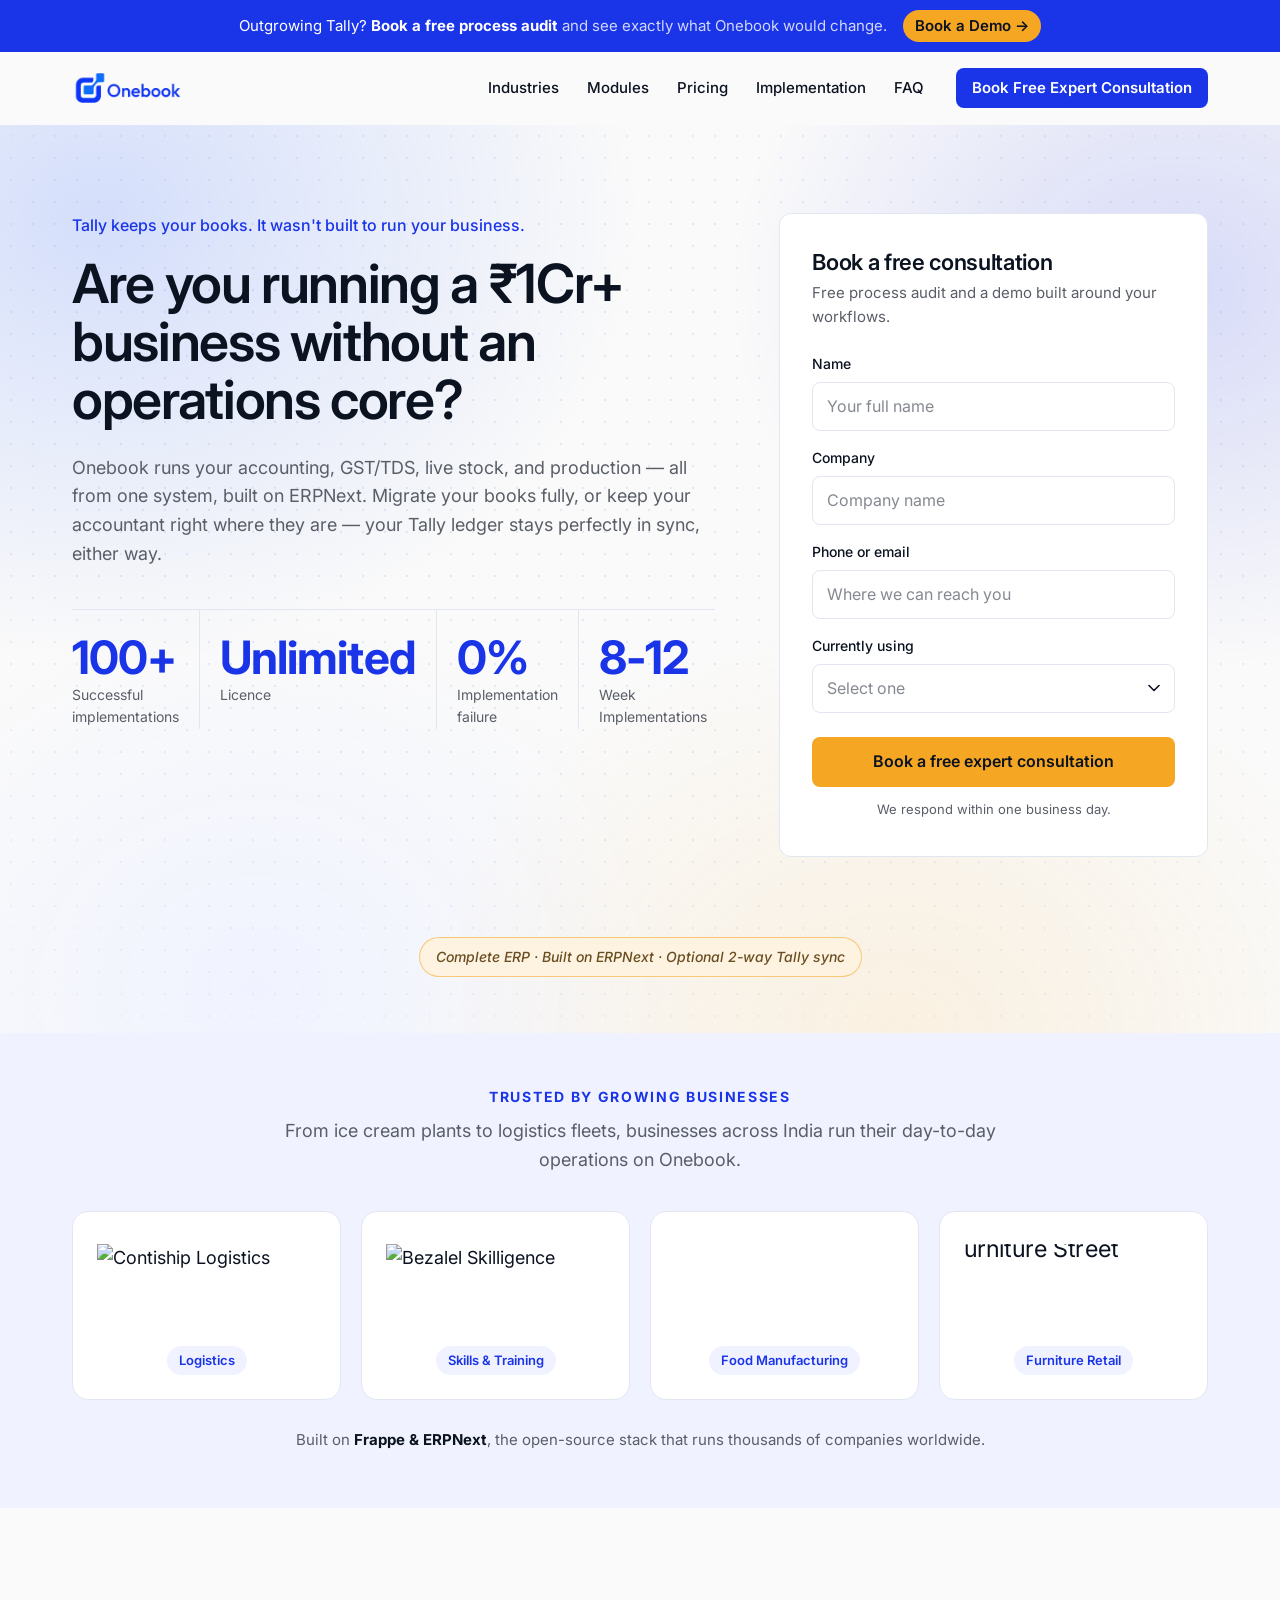
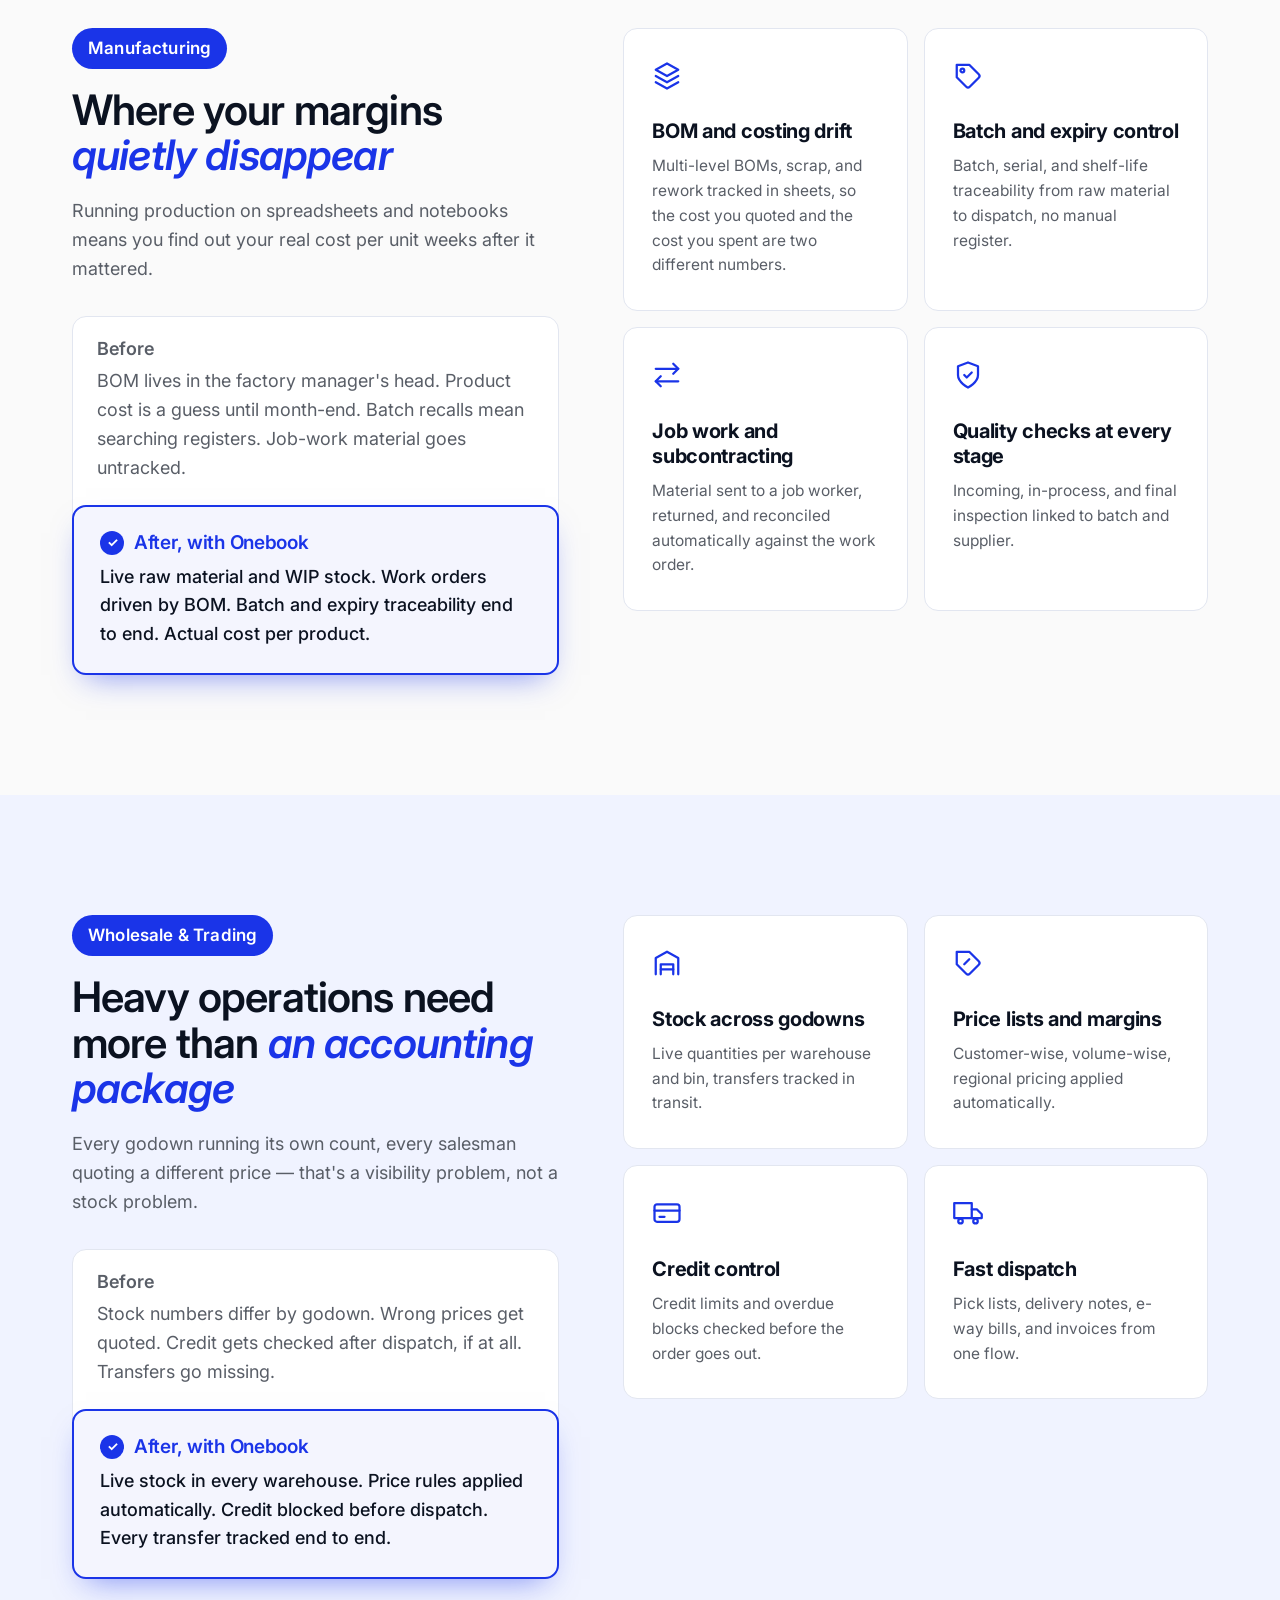
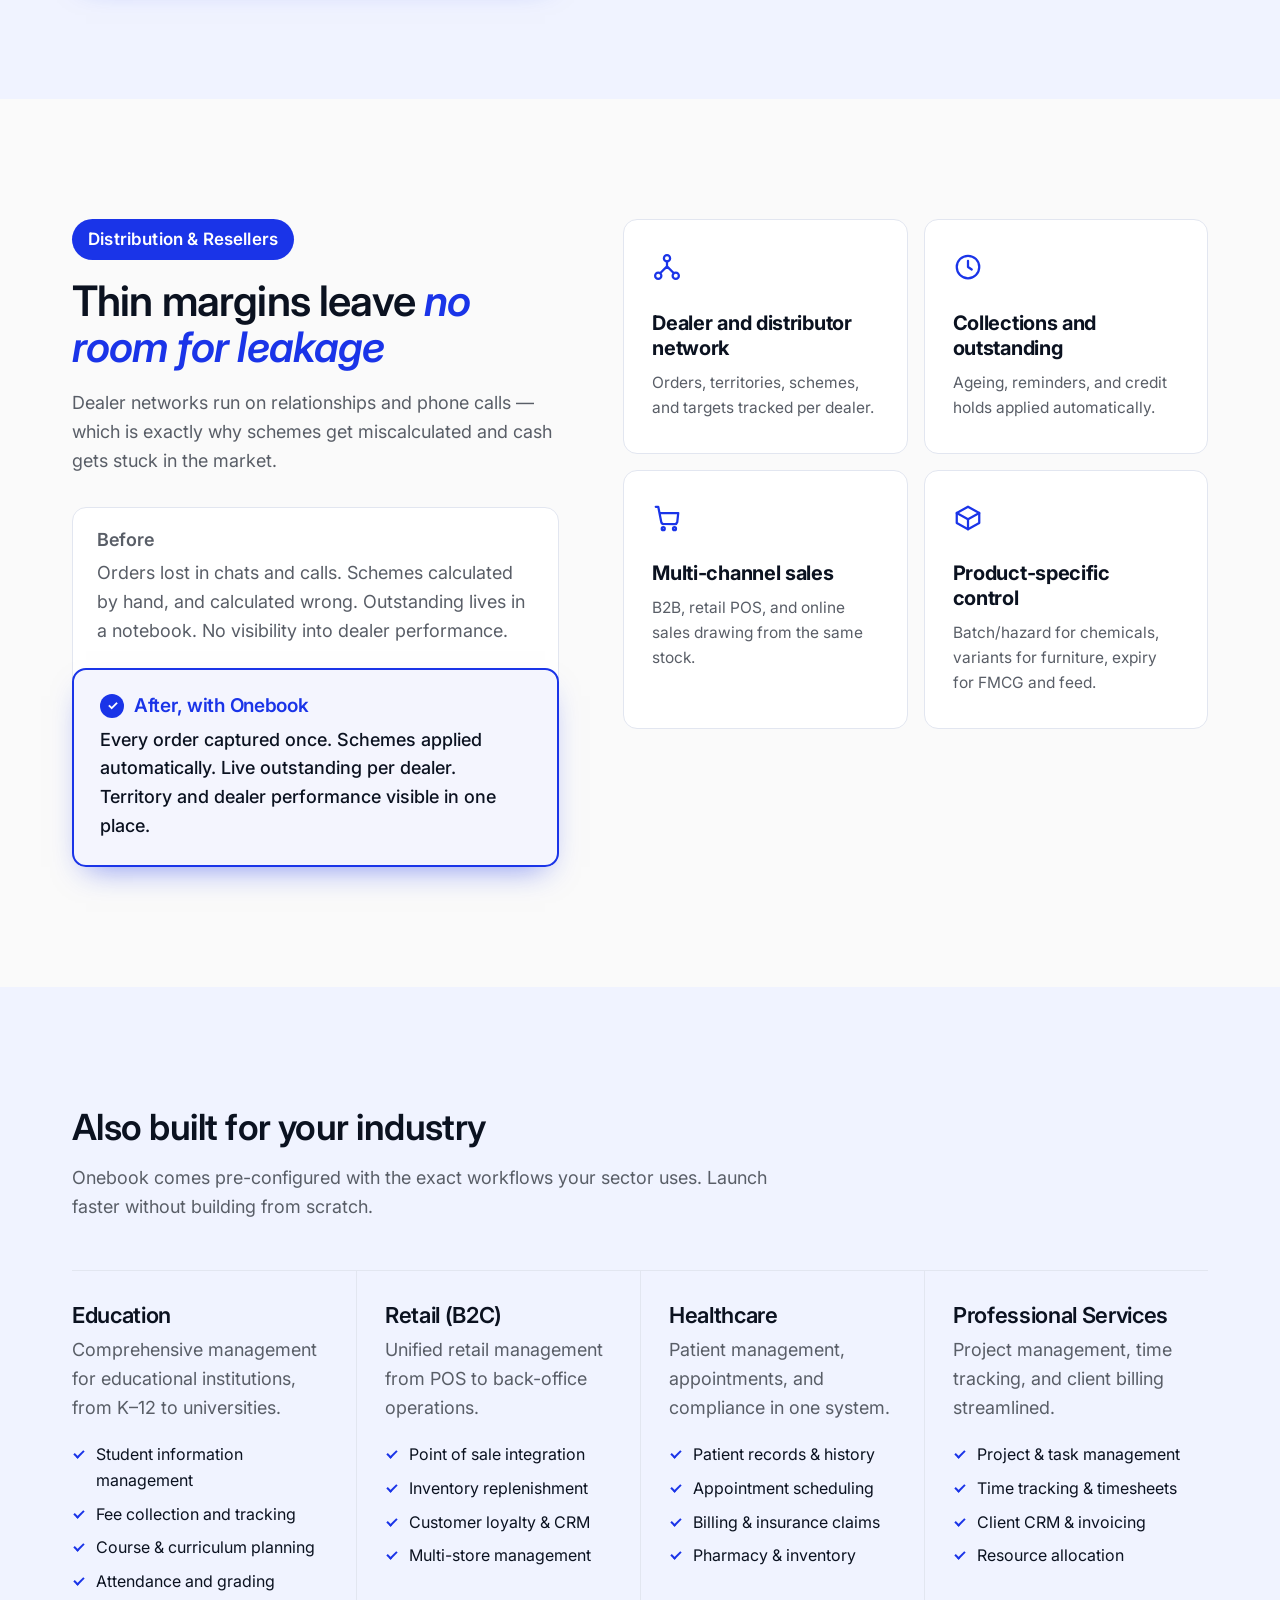
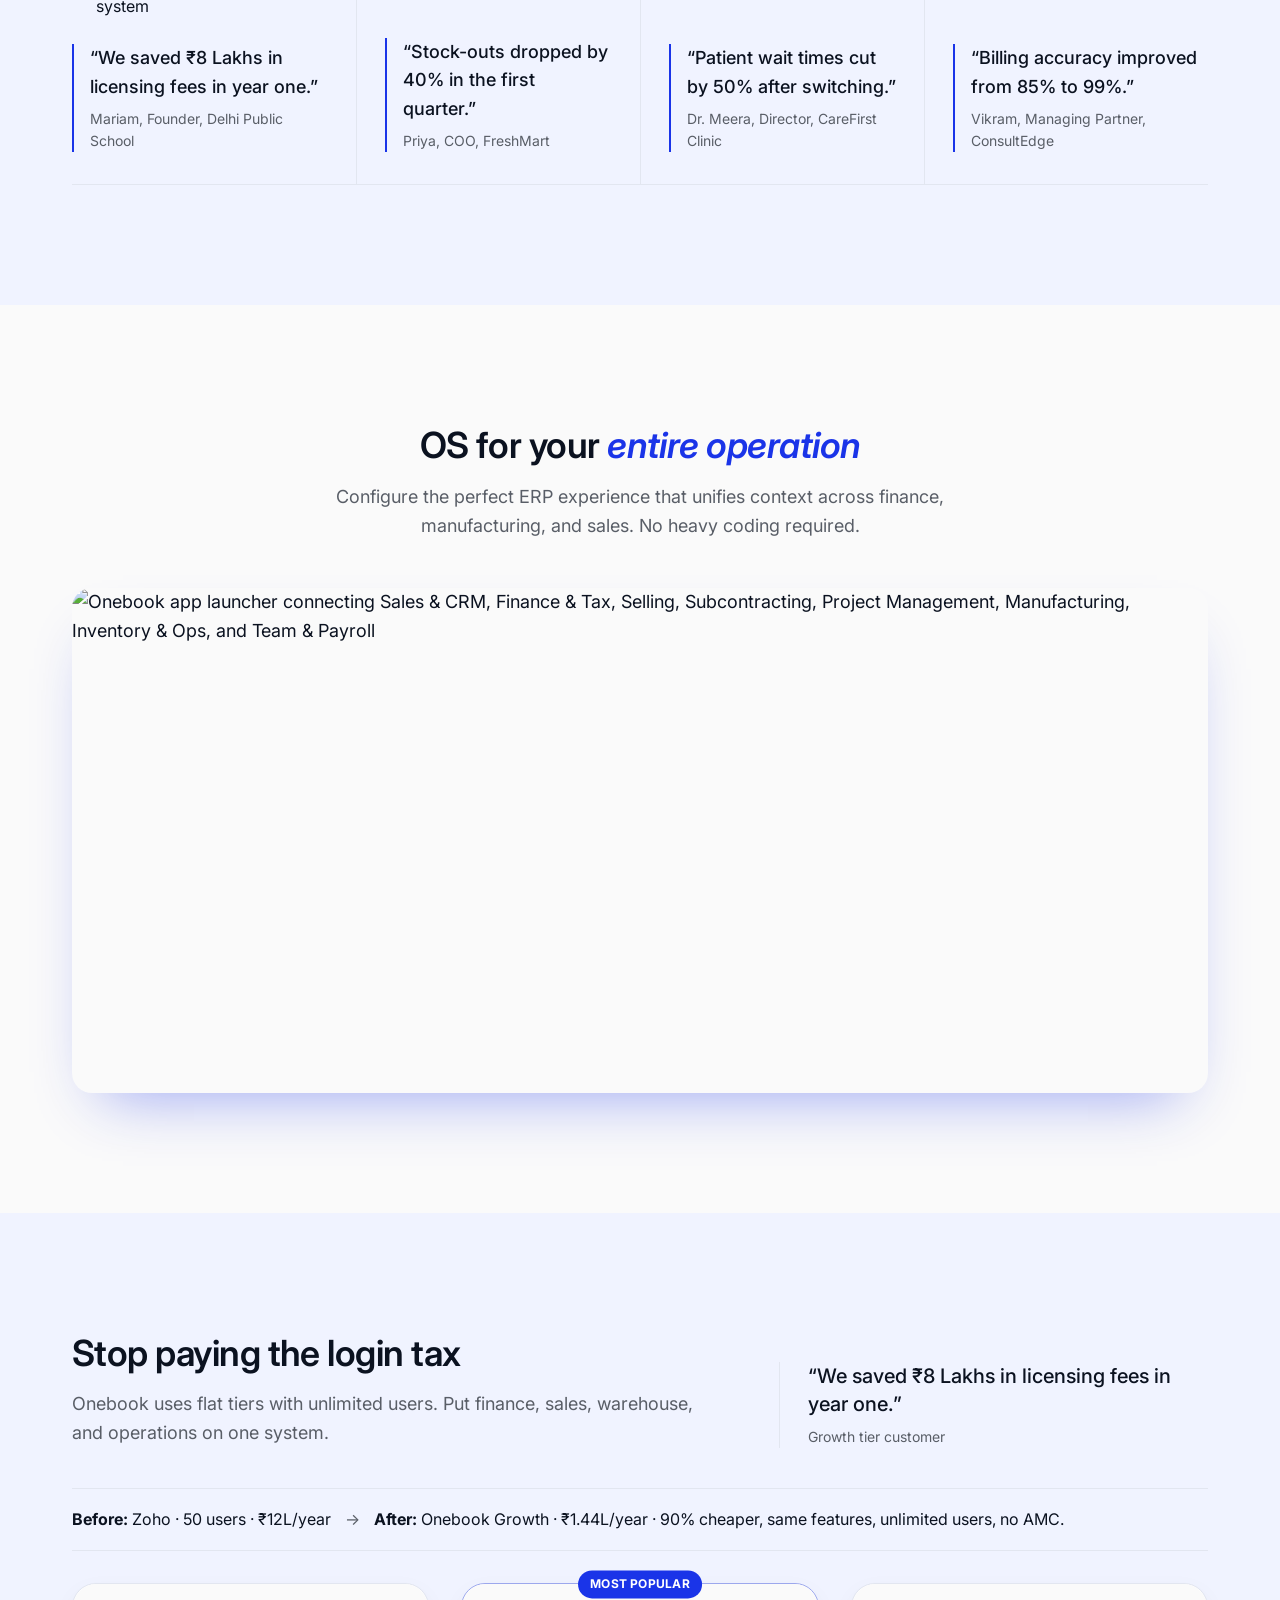
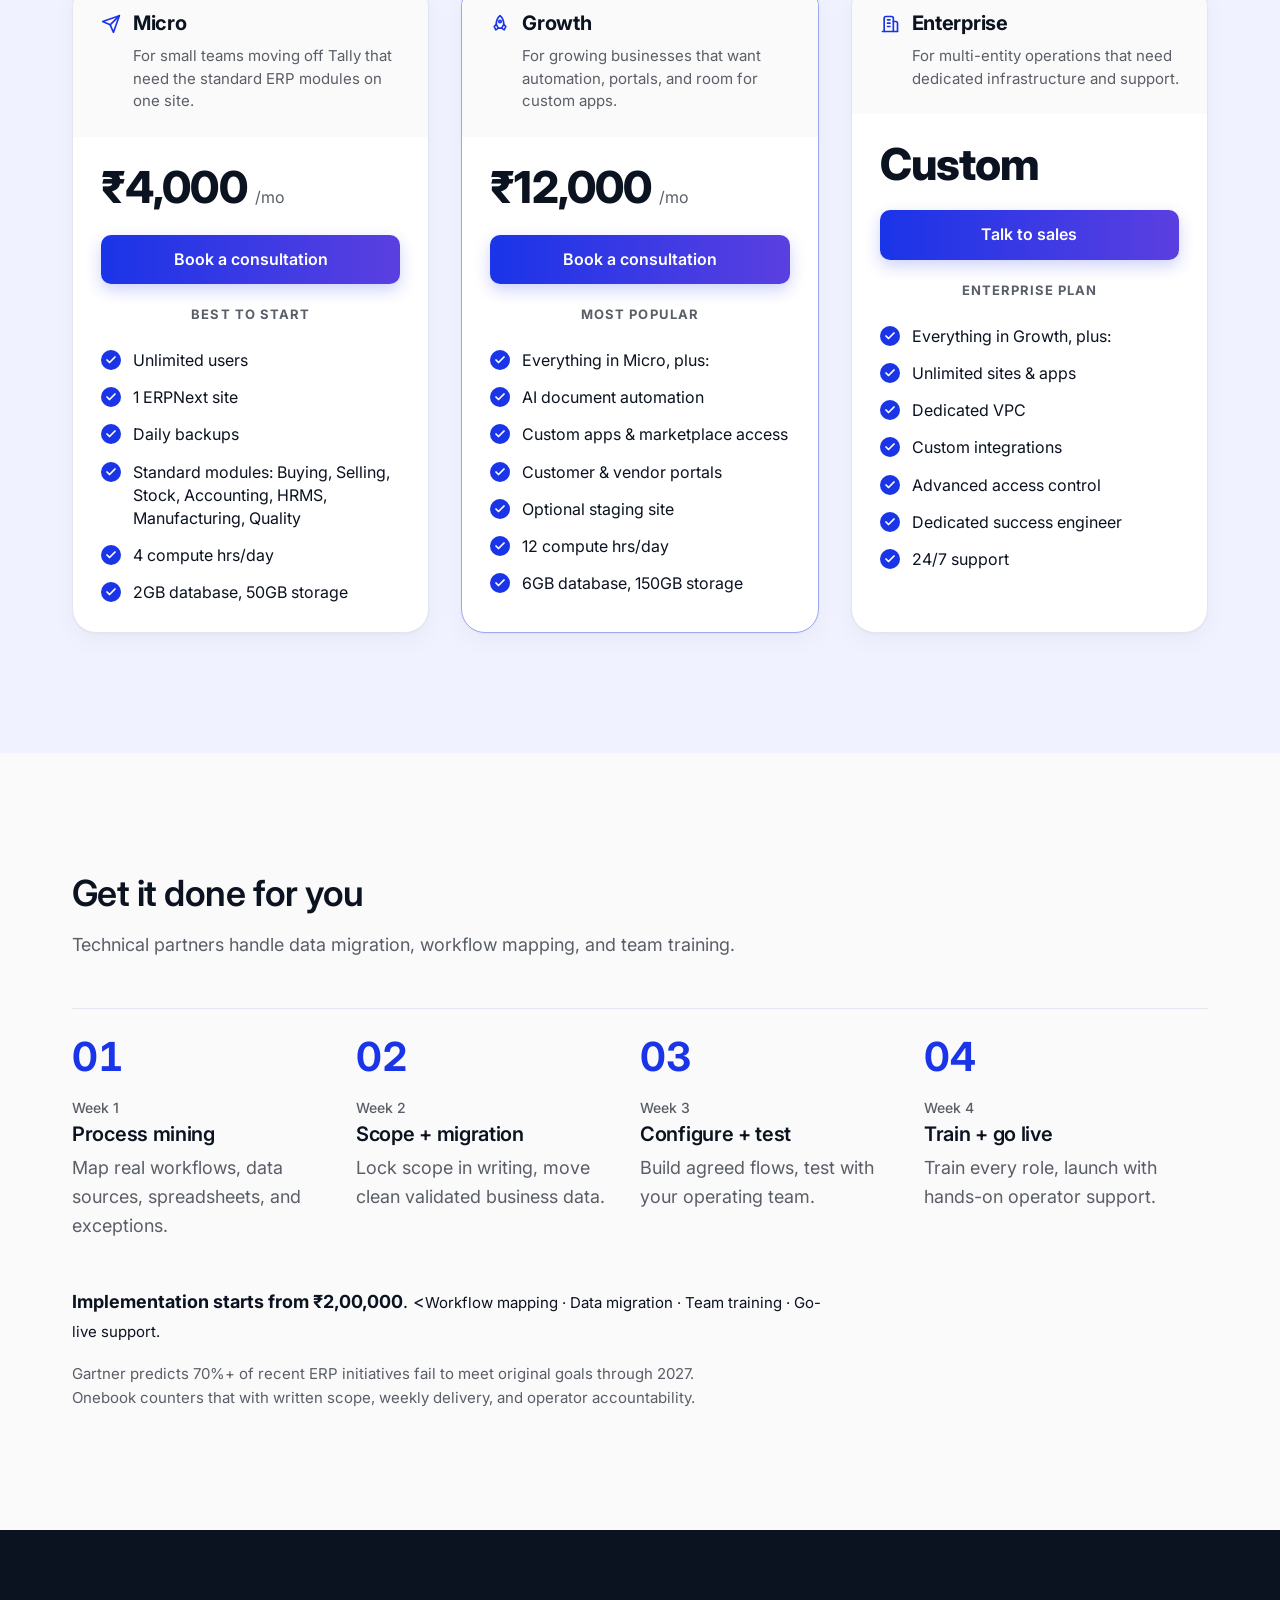
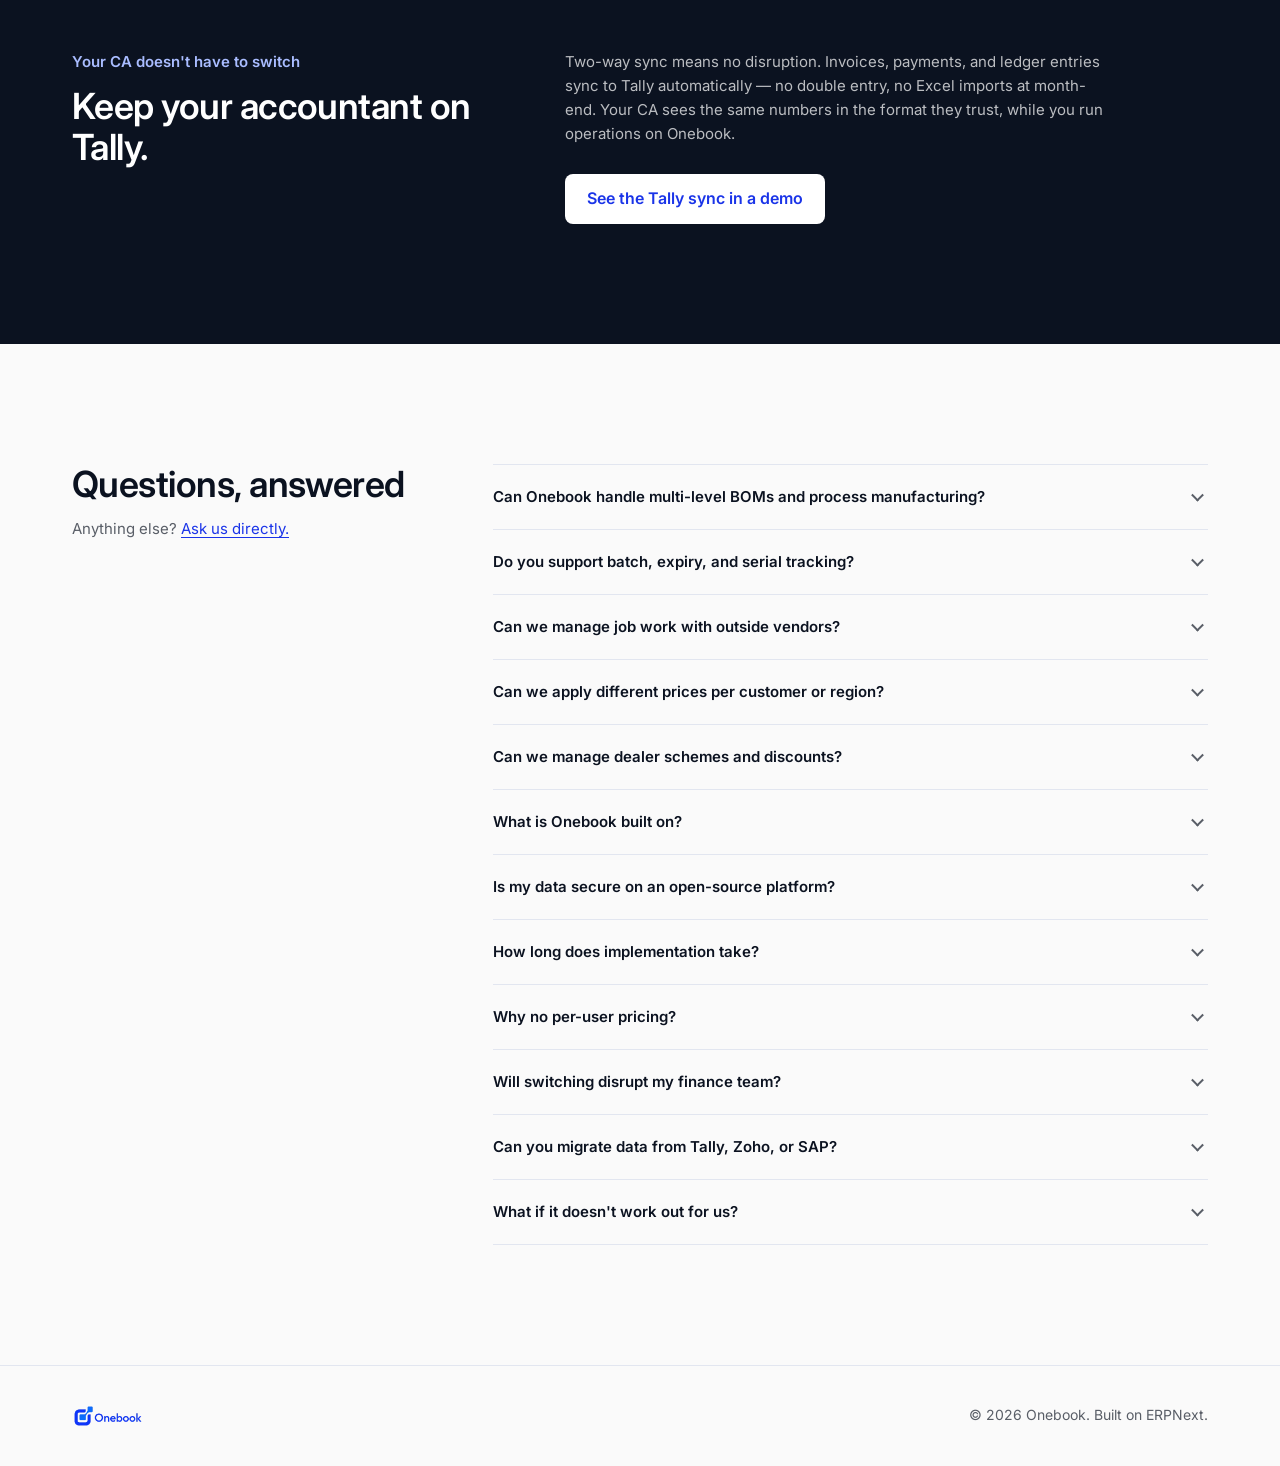
==== commit 01c068d7: "changes updated" ====
--- a/lp/switch-from-tally/index.html
+++ b/lp/switch-from-tally/index.html
@@ -14,6 +14,13 @@
 <body>
 
 <a class="skip-link" href="#main">Skip to content</a>
+
+<div class="topbar">
+  <div class="container topbar-inner">
+    <p>Outgrowing Tally? <strong>Book a free process audit</strong> <span class="topbar-sub">and see exactly what Onebook would change.</span></p>
+    <a class="topbar-link" href="#consultation">Book a Demo <span aria-hidden="true">&rarr;</span></a>
+  </div>
+</div>
 
 <header class="site-header" id="site-header">
   <div class="container header-inner">
@@ -30,7 +37,7 @@
         <li><a href="#implementation">Implementation</a></li>
         <li><a href="#faq">FAQ</a></li>
       </ul>
-      <a class="btn btn-primary btn-sm" href="#consultation">Book a consultation</a>
+      <a class="btn btn-primary btn-sm" href="#consultation">Book Free Expert Consultation</a>
     </nav>
   </div>
 </header>
@@ -46,9 +53,9 @@
         <p class="hero-sub">Onebook runs your accounting, GST/TDS, live stock, and production — all from one system, built on ERPNext. Migrate your books fully, or keep your accountant right where they are — your Tally ledger stays perfectly in sync, either way.</p>
         <dl class="stats">
           <div class="stat"><dt>Successful implementations</dt><dd>100+</dd></div>
-          <div class="stat"><dt>Countries</dt><dd>5+</dd></div>
+          <div class="stat"><dt>Licence</dt><dd>Unlimited</dd></div>
           <div class="stat"><dt>Implementation failure</dt><dd>0%</dd></div>
-          <div class="stat"><dt>ERPNext trusted businesses</dt><dd>10K+</dd></div>
+          <div class="stat"><dt>Week Implementations</dt><dd>8-12</dd></div>
         </dl>
       </div>
 
@@ -79,7 +86,7 @@
               <option value="other">Other</option>
             </select>
           </div>
-          <button type="submit" class="btn btn-contrast btn-block">Book a free consultation</button>
+          <button type="submit" class="btn btn-contrast btn-block">Book a free expert consultation</button>
           <p class="form-note">We respond within one business day.</p>
         </form>
         <div class="form-success" role="status" hidden>
@@ -97,17 +104,28 @@
   <section class="credibility section-alt" aria-labelledby="cred-title">
     <div class="container">
       <div class="cred-head">
-        <h2 id="cred-title" class="cred-eyebrow">Built on enterprise-grade tech</h2>
-        <p class="lede">Onebook is built on Frappe &amp; ERPNext—the exact same robust, open-source architecture trusted by global giants to power mission-critical operations.</p>
-      </div>
-      <ul class="eco-grid">
-        <li><strong>Zerodha</strong><span>Frappe user and investor</span></li>
-        <li><strong>AVON</strong><span>ERPNext case study</span></li>
-        <li><strong>Axis Bank</strong><span>ERPNext banking integration</span></li>
-        <li><strong>Specsmakers</strong><span>ERPNext retail</span></li>
-        <li><strong>Kindlife</strong><span>ERPNext operations</span></li>
+        <h2 id="cred-title" class="cred-eyebrow">Trusted by growing businesses</h2>
+        <p class="lede">From ice cream plants to logistics fleets, businesses across India run their day-to-day operations on Onebook.</p>
+      </div>
+      <ul class="client-grid">
+        <li class="client">
+          <span class="client-logo"><img src="../../assets/img/client-1.jpeg" alt="Contiship Logistics" loading="lazy" /></span>
+          <span class="client-tag">Logistics</span>
+        </li>
+        <li class="client">
+          <span class="client-logo"><img src="../../assets/img/client-2.jpeg" alt="Bezalel Skilligence" loading="lazy" /></span>
+          <span class="client-tag">Skills &amp; Training</span>
+        </li>
+        <li class="client">
+          <span class="client-logo client-logo-square"><img src="../../assets/img/client-3.jpeg" alt="Amilma Ice Creams" loading="lazy" /></span>
+          <span class="client-tag">Food Manufacturing</span>
+        </li>
+        <li class="client">
+          <span class="client-logo client-logo-padded"><img src="../../assets/img/client-4.jpeg" alt="Furniture Street" loading="lazy" /></span>
+          <span class="client-tag">Furniture Retail</span>
+        </li>
       </ul>
-      <p class="fineprint">Note: These independent organizations are part of the broader Frappe/ERPNext ecosystem and are not direct customers of Onebook.</p>
+      <p class="cred-foot">Built on <strong>Frappe &amp; ERPNext</strong>, the open-source stack that runs thousands of companies worldwide.</p>
     </div>
   </section>
 
@@ -299,21 +317,11 @@
   <!-- 5. Modules -->
   <section class="modules" id="modules" aria-labelledby="modules-title">
     <div class="container">
-      <div class="section-head">
-        <h2 id="modules-title" class="section-title">Every core team. One connected system.</h2>
-      </div>
-      <dl class="product-list">
-        <div><dt>ERPNext</dt><dd>Finance, stock, buying, selling, manufacturing, and projects in one system</dd></div>
-        <div><dt>HRMS</dt><dd>Employees, attendance, leave, payroll, expenses, performance</dd></div>
-        <div><dt>CRM</dt><dd>Leads through opportunities, quotations, follow-ups, won business</dd></div>
-        <div><dt>Helpdesk</dt><dd>Support tickets, service levels, customer answers</dd></div>
-      </dl>
-      <ul class="module-tags" aria-label="Included modules">
-        <li>Manufacturing</li><li>Subcontracting</li><li>Quality</li><li>Inventory</li>
-        <li>Buying</li><li>Assets</li><li>Maintenance</li><li>Accounting</li>
-        <li>CRM</li><li>Selling</li><li>Projects</li><li>Support</li>
-        <li>HR &amp; Payroll</li><li>POS</li><li>Website &amp; Commerce</li><li>Multi-company</li>
-      </ul>
+      <div class="section-head os-head">
+        <h2 id="modules-title" class="section-title">OS for your <em>entire operation</em></h2>
+        <p class="lede">Configure the perfect ERP experience that unifies context across finance, manufacturing, and sales. No heavy coding required.</p>
+      </div>
+      <img class="os-shot" src="../../assets/img/onebook-apps.png" alt="Onebook app launcher connecting Sales &amp; CRM, Finance &amp; Tax, Selling, Subcontracting, Project Management, Manufacturing, Inventory &amp; Ops, and Team &amp; Payroll" width="1200" height="533" loading="lazy" />
     </div>
   </section>
 
@@ -438,7 +446,7 @@
         </li>
       </ol>
       <div class="impl-notes">
-        <p><strong>Implementation starts from ₹2,00,000</strong>. <br/><small>Workflow mapping · Data migration · Team training · Go-live support.</p>
+        <p><strong>Implementation starts from ₹2,00,000</strong>. <<small>Workflow mapping · Data migration · Team training · Go-live support.</p>
         <p class="muted">Gartner predicts 70%+ of recent ERP initiatives fail to meet original goals through 2027. Onebook counters that with written scope, weekly delivery, and operator accountability.</p>
       </div>
     </div>
--- a/lp/switch-from-tally/styles.css
+++ b/lp/switch-from-tally/styles.css
@@ -1,741 +1,813 @@
-/* ==========================================================================
-   Onebook — marketing site
-   Mobile-first. Breakpoints: 640px, 1024px.
-   ========================================================================== */
-
-:root {
-  /* Brand tokens (from the Onebook logo) */
-  --color-primary: #1A34E8;
-  --color-primary-light: #4D7CFE;
-  --color-contrast: #F5A623;
-  --color-ink: #0B1220;
-  --color-bg: #FAFAFA;
-  --color-bg-alt: #F0F3FF;
-  --color-border: #E2E6F0;
-
-  /* Derived from the tokens above */
-  --color-ink-muted: color-mix(in srgb, var(--color-ink) 68%, #fff);
-  --color-placeholder: color-mix(in srgb, var(--color-ink) 50%, #fff);
-  --color-on-ink-muted: color-mix(in srgb, #fff 72%, var(--color-ink));
-
-  --font: "Inter", -apple-system, BlinkMacSystemFont, "Segoe UI", sans-serif;
-  --radius: 8px;
-  --container: 1200px;
-  --gutter: 20px;
-  --section-y: 72px;
-  --ease: 150ms ease;
-}
-
-@media (min-width: 640px) {
-  :root { --gutter: 32px; --section-y: 96px; }
-}
-@media (min-width: 1024px) {
-  :root { --section-y: 120px; }
-}
-
-/* ---------- Base ---------- */
-*, *::before, *::after { box-sizing: border-box; }
-html { scroll-behavior: smooth; scroll-padding-top: 80px; }
-body {
-  margin: 0;
-  font-family: var(--font);
-  font-size: 17px;
-  line-height: 1.6;
-  color: var(--color-ink);
-  background: var(--color-bg);
-  -webkit-font-smoothing: antialiased;
-}
-@media (min-width: 1024px) { body { font-size: 18px; } }
-
-h1, h2, h3 { margin: 0; font-weight: 600; line-height: 1.15; letter-spacing: -0.015em; }
-p, ul, ol, dl, dd, figure, blockquote { margin: 0; }
-ul, ol { padding: 0; list-style: none; }
-img { display: block; max-width: 100%; height: auto; }
-a { color: var(--color-primary); text-underline-offset: 3px; }
-a:hover { color: var(--color-primary-light); }
-
-:focus-visible {
-  outline: 2px solid var(--color-primary);
-  outline-offset: 3px;
-  border-radius: 4px;
-}
-
-.container {
-  width: 100%;
-  max-width: var(--container);
-  margin-inline: auto;
-  padding-inline: var(--gutter);
-}
-
-.visually-hidden {
-  position: absolute !important;
-  width: 1px; height: 1px;
-  overflow: hidden;
-  clip: rect(0 0 0 0);
-  white-space: nowrap;
-}
-
-.skip-link {
-  position: absolute;
-  left: 12px; top: 12px;
-  transform: translateY(-200%);
-  z-index: 100;
-  padding: 10px 16px;
-  background: var(--color-ink);
-  color: #fff;
-  border-radius: var(--radius);
-}
-.skip-link:focus { transform: none; color: #fff; }
-
-section { padding-block: var(--section-y); }
-.section-alt { background: var(--color-bg-alt); }
-
-.section-title { font-size: 28px; }
-.section-title-sm { font-size: 22px; }
-@media (min-width: 640px) {
-  .section-title { font-size: 32px; }
-}
-@media (min-width: 1024px) {
-  .section-title { font-size: 36px; }
-  .section-title-sm { font-size: 24px; }
-}
-
-.section-head { max-width: 720px; margin-bottom: 48px; }
-.section-head .lede { margin-top: 16px; }
-.lede { max-width: 65ch; color: var(--color-ink-muted); }
-.muted { color: var(--color-ink-muted); }
-.kicker { font-size: 15px; font-weight: 600; color: var(--color-primary); margin-bottom: 12px; }
-
-/* ---------- Buttons ---------- */
-.btn {
-  display: inline-flex;
-  align-items: center;
-  justify-content: center;
-  min-height: 48px;
-  padding: 12px 22px;
-  border: 0;
-  border-radius: var(--radius);
-  font: inherit;
-  font-size: 16px;
-  font-weight: 600;
-  text-decoration: none;
-  cursor: pointer;
-  transition: background-color var(--ease), color var(--ease);
-}
-.btn-sm { min-height: 40px; padding: 8px 16px; font-size: 15px; }
-.btn-block { width: 100%; }
-
-.btn-primary { background: var(--color-primary); color: #fff; }
-.btn-primary:hover { background: var(--color-primary-light); color: #fff; }
-
-/* The single amber CTA on the page (hero form) */
-.btn-contrast { background: var(--color-contrast); color: var(--color-ink); }
-.btn-contrast:hover { background: color-mix(in srgb, var(--color-contrast) 88%, var(--color-ink)); color: var(--color-ink); }
-
-.btn-invert { background: #fff; color: var(--color-primary); }
-.btn-invert:hover { background: var(--color-bg-alt); color: var(--color-primary); }
-
-/* ---------- Header ---------- */
-.site-header {
-  position: sticky;
-  top: 0;
-  z-index: 50;
-  background: var(--color-bg);
-  border-bottom: 1px solid transparent;
-  transition: border-color var(--ease);
-}
-.site-header.is-scrolled { border-bottom-color: var(--color-border); }
-
-.header-inner {
-  display: flex;
-  align-items: center;
-  justify-content: space-between;
-  min-height: 72px;
-}
-.logo img { height: 56px; width: auto; }
-.logo:focus-visible { outline-offset: 4px; }
-
-.nav-toggle {
-  display: inline-flex;
-  align-items: center;
-  justify-content: center;
-  width: 44px; height: 44px;
-  background: transparent;
-  border: 1px solid var(--color-border);
-  border-radius: var(--radius);
-  cursor: pointer;
-}
-.nav-toggle-bar,
-.nav-toggle-bar::before,
-.nav-toggle-bar::after {
-  display: block;
-  width: 18px; height: 2px;
-  background: var(--color-ink);
-  border-radius: 2px;
-  position: relative;
-}
-.nav-toggle-bar::before,
-.nav-toggle-bar::after { content: ""; position: absolute; left: 0; }
-.nav-toggle-bar::before { top: -6px; }
-.nav-toggle-bar::after { top: 6px; }
-
-.site-nav {
-  display: none;
-  position: absolute;
-  top: 100%; left: 0; right: 0;
-  padding: 8px var(--gutter) 24px;
-  background: var(--color-bg);
-  border-bottom: 1px solid var(--color-border);
-}
-.site-nav.is-open { display: block; }
-.site-nav ul { margin-bottom: 16px; }
-.site-nav li a {
-  display: block;
-  padding: 12px 0;
-  border-bottom: 1px solid var(--color-border);
-  color: var(--color-ink);
-  text-decoration: none;
-  font-weight: 500;
-}
-.site-nav li a:hover { color: var(--color-primary); }
-
-@media (min-width: 1024px) {
-  .nav-toggle { display: none; }
-  .site-nav {
-    display: flex;
-    align-items: center;
-    gap: 32px;
-    position: static;
-    padding: 0;
-    border: 0;
-    background: transparent;
-  }
-  .site-nav ul { display: flex; gap: 28px; margin: 0; }
-  .site-nav li a { padding: 6px 0; border: 0; font-size: 15px; }
-}
-
-/* ---------- Hero ---------- */
-.hero {
-  position: relative;
-  isolation: isolate;
-  overflow: hidden;
-  padding-block: 48px 40px;
-  /* Mesh gradient: soft brand-blue blooms over the page background */
-  background:
-    radial-gradient(60% 70% at 8% 10%, color-mix(in srgb, var(--color-primary-light) 22%, transparent) 0%, transparent 70%),
-    radial-gradient(50% 60% at 92% 18%, color-mix(in srgb, var(--color-primary) 16%, transparent) 0%, transparent 70%),
-    radial-gradient(55% 65% at 70% 100%, color-mix(in srgb, var(--color-contrast) 12%, transparent) 0%, transparent 70%),
-    radial-gradient(45% 55% at 20% 95%, var(--color-bg-alt) 0%, transparent 75%),
-    var(--color-bg);
-}
-/* Subtle dot pattern over the whole hero, faded toward the edges */
-.hero::before {
-  content: "";
-  position: absolute;
-  inset: 0;
-  z-index: -1;
-  pointer-events: none;
-  background-image: radial-gradient(color-mix(in srgb, var(--color-primary) 55%, transparent) 1px, transparent 1.5px);
-  background-size: 22px 22px;
-  opacity: 0.18;
-  -webkit-mask-image: radial-gradient(120% 90% at 50% 40%, #000 35%, transparent 100%);
-  mask-image: radial-gradient(120% 90% at 50% 40%, #000 35%, transparent 100%);
-}
-.hero-grid { display: grid; gap: 48px; }
-
-.hero-badge-row { margin-top: 48px; text-align: center; }
-.badge {
-  display: inline-block;
-  padding: 8px 16px;
-  border: 1px solid color-mix(in srgb, var(--color-contrast) 55%, transparent);
-  border-radius: 999px;
-  background: color-mix(in srgb, var(--color-contrast) 14%, #fff);
-  font-size: 14px;
-  font-style: italic;
-  font-weight: 500;
-  color: color-mix(in srgb, var(--color-contrast) 40%, var(--color-ink));
-}
-.hero-eyebrow { font-size: 16px; font-weight: 500; color: var(--color-primary); margin-bottom: 16px; }
-.hero-title {
-  font-size: 34px;
-  line-height: 1.08;
-  letter-spacing: -0.025em;
-  color: var(--color-ink);
-  max-width: 18ch;
-}
-.hero-sub { margin-top: 24px; max-width: 60ch; color: var(--color-ink-muted); }
-
-.stats {
-  display: grid;
-  grid-template-columns: repeat(2, 1fr);
-  margin-top: 40px;
-  border-top: 1px solid var(--color-border);
-}
-.stat {
-  display: flex;
-  flex-direction: column-reverse;
-  justify-content: flex-end;
-  gap: 4px;
-  padding: 20px 16px 4px 0;
-}
-.stat:nth-child(2n) { padding-left: 16px; border-left: 1px solid var(--color-border); }
-.stat dd { font-size: 40px; font-weight: 700; line-height: 1; letter-spacing: -0.02em; color: var(--color-primary); }
-.stat dt { font-size: 14px; color: var(--color-ink-muted); }
-
-@media (min-width: 640px) {
-  .hero { padding-block: 64px 48px; }
-  .hero-badge-row { margin-top: 64px; }
-  .hero-title { font-size: 44px; }
-  .stats { grid-template-columns: repeat(4, 1fr); }
-  .stat { padding: 24px 20px 0; border-left: 1px solid var(--color-border); }
-  .stat:first-child { padding-left: 0; border-left: 0; }
-  .stat:nth-child(2n) { padding-left: 20px; }
-}
-@media (min-width: 1024px) {
-  .hero { padding-block: 88px 56px; }
-  .hero-badge-row { margin-top: 80px; }
-  .hero-grid { grid-template-columns: minmax(0, 3fr) minmax(0, 2fr); gap: 64px; align-items: start; }
-  .hero-title { font-size:54px; }
-  .stat dd { font-size: 46px; }
-}
-
-/* Load sequence: headline, then sub-headline, then stats */
-@keyframes rise-in {
-  from { opacity: 0; transform: translateY(14px); }
-  to { opacity: 1; transform: none; }
-}
-@media (prefers-reduced-motion: no-preference) {
-  .hero-title, .hero-sub, .stats { animation: rise-in 600ms cubic-bezier(0.2, 0.7, 0.2, 1) both; }
-  .hero-sub { animation-delay: 100ms; }
-  .stats { animation-delay: 220ms; }
-}
-@media (prefers-reduced-motion: reduce) {
-  html { scroll-behavior: auto; }
-  * { transition-duration: 0ms !important; }
-}
-
-/* ---------- Form ---------- */
-.hero-form {
-  background: #fff;
-  border: 1px solid var(--color-border);
-  border-radius: 12px;
-  padding: 28px 22px;
-}
-@media (min-width: 640px) { .hero-form { padding: 36px 32px; } }
-
-.form-title { font-size: 22px; margin-bottom: 6px; }
-.form-sub { font-size: 15px; color: var(--color-ink-muted); margin-bottom: 24px; }
-
-.field { margin-bottom: 16px; }
-.field label {
-  display: block;
-  margin-bottom: 6px;
-  font-size: 14px;
-  font-weight: 500;
-  color: var(--color-ink);
-}
-.field input,
-.field select {
-  width: 100%;
-  min-height: 48px;
-  padding: 11px 14px;
-  font: inherit;
-  font-size: 16px;
-  color: var(--color-ink);
-  background: #fff;
-  border: 1px solid var(--color-border);
-  border-radius: var(--radius);
-  transition: border-color var(--ease), box-shadow var(--ease);
-  appearance: none;
-}
-.field select {
-  background-image: url("data:image/svg+xml,%3Csvg xmlns='http://www.w3.org/2000/svg' width='12' height='8' viewBox='0 0 12 8' fill='none'%3E%3Cpath d='M1 1.5 6 6.5l5-5' stroke='%230B1220' stroke-width='1.6' stroke-linecap='round' stroke-linejoin='round'/%3E%3C/svg%3E");
-  background-repeat: no-repeat;
-  background-position: right 14px center;
-  padding-right: 40px;
-}
-.field select:invalid { color: var(--color-placeholder); }
-.field select option { color: var(--color-ink); }
-.field input::placeholder { color: var(--color-placeholder); opacity: 1; }
-.field input:focus,
-.field select:focus {
-  outline: none;
-  border-color: var(--color-contrast);
-  box-shadow: 0 0 0 3px color-mix(in srgb, var(--color-contrast) 15%, transparent);
-}
-.field.has-error input,
-.field.has-error select { border-color: #C62828; }
-
-.lead-form .btn { margin-top: 8px; }
-.form-note { margin-top: 12px; font-size: 13px; color: var(--color-ink-muted); text-align: center; }
-.form-success p { color: var(--color-ink-muted); margin-top: 8px; }
-
-/* ---------- Credibility ---------- */
-.credibility { padding-block: 56px; }
-.cred-head { max-width: 720px; margin: 0 auto 36px; text-align: center; }
-.cred-eyebrow {
-  font-size: 14px;
-  font-weight: 700;
-  letter-spacing: 0.12em;
-  text-transform: uppercase;
-  color: var(--color-primary);
-}
-.cred-head .lede { margin: 12px auto 0; font-size: 18px; }
-.eco-grid {
-  display: grid;
-  grid-template-columns: repeat(2, 1fr);
-  gap: 12px;
-}
-.eco-grid li {
-  display: flex;
-  flex-direction: column;
-  align-items: center;
-  justify-content: center;
-  gap: 6px;
-  min-height: 104px;
-  padding: 20px 16px;
-  background: #fff;
-  border: 1px solid var(--color-border);
-  border-radius: 14px;
-  text-align: center;
-}
-.eco-grid li:last-child:nth-child(odd) { grid-column: 1 / -1; }
-.eco-grid strong { font-size: 22px; font-weight: 700; letter-spacing: -0.01em; color: var(--color-ink); }
-.eco-grid span { font-size: 13px; color: var(--color-ink-muted); }
-.fineprint { margin-top: 20px; font-size: 13px; color: var(--color-ink-muted); text-align: center; }
-
-@media (min-width: 640px) {
-  .eco-grid { grid-template-columns: repeat(3, 1fr); }
-  .eco-grid li:last-child:nth-child(odd) { grid-column: auto; }
-}
-@media (min-width: 1024px) {
-  .eco-grid { grid-template-columns: repeat(5, 1fr); gap: 16px; }
-}
-
-/* ---------- Industry pain blocks ---------- */
-/* Split layout: copy + before/after left, feature cards right */
-.split-grid { display: grid; gap: 48px; }
-.split-title {
-  font-size: 34px;
-  font-weight: 600;
-  line-height: 1.08;
-  letter-spacing: -0.02em;
-}
-.split-title em {
- 
-  color: var(--color-primary);
-}
-.split-copy .lede { margin-top: 20px; }
-
-.ba-stack {
-  margin-top: 32px;
-  border: 1px solid var(--color-border);
-  border-radius: 14px;
-  background: #fff;
-  overflow: hidden;
-}
-.ba-item { padding: 22px 24px; }
-.ba-item h3 { font-size: 15px; font-weight: 600; margin-bottom: 6px; }
-.ba-item p { font-size: 16px; }
-.ba-stack .ba-before h3,
-.ba-stack .ba-before p { color: var(--color-ink-muted); }
-.ba-stack .ba-after { border-top: 1px solid var(--color-border); background: var(--color-bg-alt); }
-.ba-stack .ba-after h3 { color: var(--color-primary); }
-.section-alt .ba-stack .ba-after { background: color-mix(in srgb, var(--color-primary) 6%, #fff); }
-
-.feature-grid { display: grid; gap: 16px; }
-.feature-card {
-  padding: 28px 24px;
-  background: #fff;
-  border: 1px solid var(--color-border);
-  border-radius: 14px;
-  transition: border-color var(--ease);
-}
-.feature-card:hover { border-color: color-mix(in srgb, var(--color-primary) 35%, var(--color-border)); }
-.feature-icon { color: var(--color-primary); margin-bottom: 20px; }
-.feature-card h3 { font-size: 20px; font-weight: 700; line-height: 1.25; margin-bottom: 10px; }
-.feature-card p { font-size: 15.5px; line-height: 1.6; color: var(--color-ink-muted); }
-
-@media (min-width: 640px) {
-  .split-title { font-size: 36px; }
-  .feature-grid { grid-template-columns: 1fr 1fr; }
-}
-@media (min-width: 1024px) {
-  .split-grid { grid-template-columns: minmax(0, 5fr) minmax(0, 6fr); gap: 64px; align-items: start; }
-  .split-title { font-size: 42px; }
-  .feature-card { padding: 32px 28px; }
-}
-
-/* ---------- Also built for your industry ---------- */
-.industry-grid { display: grid; border-top: 1px solid var(--color-border); }
-.industry {
-  display: flex;
-  flex-direction: column;
-  padding: 32px 0;
-  border-bottom: 1px solid var(--color-border);
-}
-.industry h3 { font-size: 22px; margin-bottom: 8px; }
-.industry > p { color: var(--color-ink-muted); }
-.ticks { margin: 20px 0 24px; display: grid; gap: 8px; }
-.ticks li { position: relative; padding-left: 24px; font-size: 16px; }
-.ticks li::before {
-  content: "";
-  position: absolute;
-  left: 2px; top: 0.5em;
-  width: 10px; height: 6px;
-  border-left: 2px solid var(--color-primary);
-  border-bottom: 2px solid var(--color-primary);
-  transform: rotate(-45deg);
-}
-.industry blockquote {
-  margin-top: auto;
-  padding-left: 16px;
-  border-left: 2px solid var(--color-primary);
-}
-.industry blockquote p { font-weight: 500; }
-.industry blockquote footer { margin-top: 6px; font-size: 14px; color: var(--color-ink-muted); }
-
-@media (min-width: 640px) {
-  .industry-grid { grid-template-columns: 1fr 1fr; column-gap: 48px; }
-}
-@media (min-width: 1024px) {
-  .industry-grid { grid-template-columns: repeat(4, 1fr); column-gap: 0; border-bottom: 1px solid var(--color-border); }
-  .industry { padding: 32px 28px; border-bottom: 0; border-left: 1px solid var(--color-border); }
-  .industry:first-child { padding-left: 0; border-left: 0; }
-  .industry:last-child { padding-right: 0; }
-}
-
-/* ---------- Modules ---------- */
-.product-list { display: grid; border-top: 1px solid var(--color-border); }
-.product-list > div {
-  display: grid;
-  gap: 4px;
-  padding: 20px 0;
-  border-bottom: 1px solid var(--color-border);
-}
-.product-list dt { font-size: 20px; font-weight: 600; color: var(--color-primary); }
-.product-list dd { color: var(--color-ink-muted); }
-@media (min-width: 640px) {
-  .product-list > div { grid-template-columns: 200px 1fr; gap: 24px; align-items: baseline; }
-}
-
-.module-tags {
-  display: flex;
-  flex-wrap: wrap;
-  gap: 8px;
-  margin-top: 36px;
-}
-.module-tags li {
-  padding: 6px 12px;
-  border: 1px solid var(--color-border);
-  border-radius: var(--radius);
-  background: #fff;
-  font-size: 14px;
-  font-weight: 500;
-}
-
-/* ---------- Pricing ---------- */
-.pricing-head { display: grid; gap: 32px; margin-bottom: 40px; }
-.pricing-head .lede { margin-top: 16px; }
-.pricing-proof blockquote p { font-size: 20px; font-weight: 500; line-height: 1.4; }
-.pricing-proof figcaption { margin-top: 8px; font-size: 14px; color: var(--color-ink-muted); }
-@media (min-width: 1024px) {
-  .pricing-head { grid-template-columns: minmax(0, 3fr) minmax(0, 2fr); gap: 64px; align-items: end; }
-  .pricing-proof { padding-left: 28px; border-left: 1px solid var(--color-border); }
-}
-
-.savings {
-  display: flex;
-  flex-wrap: wrap;
-  gap: 6px 14px;
-  padding: 18px 0;
-  margin-bottom: 32px;
-  border-block: 1px solid var(--color-border);
-  font-size: 16px;
-}
-.savings-sep { color: var(--color-ink-muted); }
-
-.plan-grid { display: grid; gap: 28px; }
-.plan {
-  position: relative;
-  display: flex;
-  flex-direction: column;
-  background: #fff;
-  border: 1px solid var(--color-border);
-  border-radius: 24px;
-  box-shadow: 0 1px 2px rgba(11, 18, 32, 0.04), 0 8px 24px rgba(11, 18, 32, 0.04);
-}
-.plan.is-featured { border-color: color-mix(in srgb, var(--color-primary) 35%, var(--color-border)); }
-.plan-badge {
-  position: absolute;
-  top: 0;
-  left: 50%;
-  transform: translate(-50%, -50%);
-  padding: 4px 12px;
-  border-radius: 999px;
-  background: var(--color-primary);
-  color: #fff;
-  font-size: 12px;
-  font-weight: 700;
-  letter-spacing: 0.02em;
-  text-transform: uppercase;
-  white-space: nowrap;
-}
-.plan-head {
-  padding: 28px 28px 24px;
-  background: var(--color-bg);
-  border-radius: 24px 24px 0 0;
-}
-.plan-head h3 {
-  display: flex;
-  align-items: center;
-  gap: 12px;
-  font-size: 20px;
-  font-weight: 700;
-}
-.plan-icon { flex: none; color: var(--color-primary); }
-.plan-head p {
-  margin-top: 10px;
-  padding-left: 32px;
-  font-size: 15px;
-  line-height: 1.5;
-  color: var(--color-ink-muted);
-}
-.plan-body { padding: 28px; }
-.plan-price { display: flex; align-items: baseline; gap: 8px; margin-bottom: 24px; }
-.plan-amount {
-  font-size: 44px;
-  font-weight: 800;
-  line-height: 1;
-  letter-spacing: -0.02em;
-  color: var(--color-ink);
-}
-.plan-per { font-size: 16px; color: var(--color-ink-muted); }
-.btn-gradient {
-  background: linear-gradient(90deg, var(--color-primary), #5B3FE0);
-  color: #fff;
-  border-radius: 10px;
-  box-shadow: 0 6px 16px color-mix(in srgb, var(--color-primary) 22%, transparent);
-  transition: filter var(--ease);
-}
-.btn-gradient:hover { color: #fff; filter: brightness(1.12); }
-.plan-label {
-  margin: 20px 0 24px;
-  font-size: 13px;
-  font-weight: 700;
-  letter-spacing: 0.08em;
-  text-transform: uppercase;
-  text-align: center;
-  color: var(--color-ink-muted);
-}
-.plan-features { display: grid; gap: 14px; }
-.plan-features li {
-  position: relative;
-  padding-left: 32px;
-  font-size: 16px;
-  line-height: 1.45;
-}
-.plan-features li::before {
-  content: "";
-  position: absolute;
-  left: 0;
-  top: 1px;
-  width: 20px;
-  height: 20px;
-  border-radius: 50%;
-  background: var(--color-primary) url("data:image/svg+xml,%3Csvg xmlns='http://www.w3.org/2000/svg' width='12' height='12' viewBox='0 0 24 24' fill='none' stroke='%23fff' stroke-width='3.5' stroke-linecap='round' stroke-linejoin='round'%3E%3Cpolyline points='20 6 9 17 4 12'/%3E%3C/svg%3E") center / 12px no-repeat;
-}
-
-@media (min-width: 1024px) {
-  .plan-grid { grid-template-columns: repeat(3, 1fr); gap: 32px; align-items: stretch; }
-}
-
-/* ---------- Implementation ---------- */
-.timeline { display: grid; counter-reset: none; }
-.timeline li {
-  position: relative;
-  padding: 24px 0 24px 64px;
-  border-top: 1px solid var(--color-border);
-}
-.timeline li:last-child { border-bottom: 1px solid var(--color-border); }
-.step-num {
-  position: absolute;
-  left: 0; top: 22px;
-  font-size: 28px;
-  font-weight: 700;
-  line-height: 1;
-  color: var(--color-primary);
-  font-variant-numeric: tabular-nums;
-}
-.step-week { font-size: 14px; font-weight: 500; color: var(--color-ink-muted); }
-.timeline h3 { font-size: 20px; margin: 4px 0 8px; }
-.timeline li > p:last-child { color: var(--color-ink-muted); }
-
-@media (min-width: 1024px) {
-  .timeline { grid-template-columns: repeat(4, 1fr); }
-  .timeline li { padding: 28px 28px 0 0; border-bottom: 0; }
-  .timeline li:last-child { border-bottom: 0; }
-  .step-num { position: static; display: block; margin-bottom: 20px; font-size: 40px; }
-}
-
-.impl-notes {
-  display: grid;
-  gap: 16px;
-  margin-top: 48px;
-  max-width: 820px;
-}
-.impl-notes p { max-width: 70ch; }
-
-/* ---------- Tally (dark) ---------- */
-.tally { background: var(--color-ink); color: #fff; }
-.tally-grid { display: grid; gap: 24px; }
-.tally .section-title { color: #fff; }
-.kicker-invert { color: #A9BCFF; }
-.tally-body { color: var(--color-on-ink-muted); max-width: 60ch; margin-bottom: 28px; }
-.tally .btn-invert:focus-visible { outline-color: #fff; }
-.tally a:focus-visible { outline-color: #fff; }
-@media (min-width: 1024px) {
-  .tally-grid { grid-template-columns: minmax(0, 2fr) minmax(0, 3fr); gap: 64px; align-items: start; }
-}
-
-/* ---------- FAQ ---------- */
-.faq-grid { display: grid; gap: 32px; }
-.faq-grid .muted { margin-top: 12px; }
-.faq-list { border-top: 1px solid var(--color-border); }
-.faq-list details { border-bottom: 1px solid var(--color-border); }
-.faq-list summary {
-  position: relative;
-  padding: 20px 40px 20px 0;
-  font-weight: 600;
-  cursor: pointer;
-  list-style: none;
-}
-.faq-list summary::-webkit-details-marker { display: none; }
-.faq-list summary::after {
-  content: "";
-  position: absolute;
-  right: 6px; top: 50%;
-  width: 9px; height: 9px;
-  border-right: 2px solid var(--color-ink-muted);
-  border-bottom: 2px solid var(--color-ink-muted);
-  transform: translateY(-70%) rotate(45deg);
-  transition: transform var(--ease);
-}
-.faq-list details[open] summary::after { transform: translateY(-30%) rotate(-135deg); }
-.faq-list summary:hover { color: var(--color-primary); }
-.faq-list details p { padding: 0 40px 22px 0; color: var(--color-ink-muted); max-width: 65ch; }
-@media (min-width: 1024px) {
-  .faq-grid { grid-template-columns: minmax(0, 1fr) minmax(0, 2fr); gap: 64px; }
-}
-
-/* ---------- Footer ---------- */
-.site-footer { border-top: 1px solid var(--color-border); padding-block: 32px; }
-.footer-inner {
-  display: flex;
-  flex-wrap: wrap;
-  align-items: center;
-  justify-content: space-between;
-  gap: 16px;
-}
-.footer-inner img { height: 36px; width: auto; }
-.footer-inner p { font-size: 14px; color: var(--color-ink-muted); }
+/* ==========================================================================
+   Onebook — marketing site
+   Mobile-first. Breakpoints: 640px, 1024px.
+   ========================================================================== */
+
+:root {
+  /* Brand tokens (from the Onebook logo) */
+  --color-primary: #1A34E8;
+  --color-primary-light: #4D7CFE;
+  --color-contrast: #F5A623;
+  --color-ink: #0B1220;
+  --color-bg: #FAFAFA;
+  --color-bg-alt: #F0F3FF;
+  --color-border: #E2E6F0;
+
+  /* Derived from the tokens above */
+  --color-ink-muted: color-mix(in srgb, var(--color-ink) 68%, #fff);
+  --color-placeholder: color-mix(in srgb, var(--color-ink) 50%, #fff);
+  --color-on-ink-muted: color-mix(in srgb, #fff 72%, var(--color-ink));
+
+  --font: "Inter", -apple-system, BlinkMacSystemFont, "Segoe UI", sans-serif;
+  --radius: 8px;
+  --container: 1200px;
+  --gutter: 20px;
+  --section-y: 72px;
+  --ease: 150ms ease;
+}
+
+@media (min-width: 640px) {
+  :root { --gutter: 32px; --section-y: 96px; }
+}
+@media (min-width: 1024px) {
+  :root { --section-y: 120px; }
+}
+
+/* ---------- Base ---------- */
+*, *::before, *::after { box-sizing: border-box; }
+html { scroll-behavior: smooth; scroll-padding-top: 80px; }
+body {
+  margin: 0;
+  font-family: var(--font);
+  font-size: 17px;
+  line-height: 1.6;
+  color: var(--color-ink);
+  background: var(--color-bg);
+  -webkit-font-smoothing: antialiased;
+}
+@media (min-width: 1024px) { body { font-size: 18px; } }
+
+h1, h2, h3 { margin: 0; font-weight: 600; line-height: 1.15; letter-spacing: -0.015em; }
+p, ul, ol, dl, dd, figure, blockquote { margin: 0; }
+ul, ol { padding: 0; list-style: none; }
+img { display: block; max-width: 100%; height: auto; }
+a { color: var(--color-primary); text-underline-offset: 3px; }
+a:hover { color: var(--color-primary-light); }
+
+:focus-visible {
+  outline: 2px solid var(--color-primary);
+  outline-offset: 3px;
+  border-radius: 4px;
+}
+
+.container {
+  width: 100%;
+  max-width: var(--container);
+  margin-inline: auto;
+  padding-inline: var(--gutter);
+}
+
+.visually-hidden {
+  position: absolute !important;
+  width: 1px; height: 1px;
+  overflow: hidden;
+  clip: rect(0 0 0 0);
+  white-space: nowrap;
+}
+
+.skip-link {
+  position: absolute;
+  left: 12px; top: 12px;
+  transform: translateY(-200%);
+  z-index: 100;
+  padding: 10px 16px;
+  background: var(--color-ink);
+  color: #fff;
+  border-radius: var(--radius);
+}
+.skip-link:focus { transform: none; color: #fff; }
+
+section { padding-block: var(--section-y); }
+.section-alt { background: var(--color-bg-alt); }
+
+.section-title { font-size: 28px; }
+.section-title-sm { font-size: 22px; }
+@media (min-width: 640px) {
+  .section-title { font-size: 32px; }
+}
+@media (min-width: 1024px) {
+  .section-title { font-size: 36px; }
+  .section-title-sm { font-size: 24px; }
+}
+
+.section-head { max-width: 720px; margin-bottom: 48px; }
+.section-head .lede { margin-top: 16px; }
+.lede { max-width: 65ch; color: var(--color-ink-muted); }
+.muted { color: var(--color-ink-muted); }
+.kicker { font-size: 15px; font-weight: 600; color: var(--color-primary); margin-bottom: 12px; }
+
+/* ---------- Buttons ---------- */
+.btn {
+  display: inline-flex;
+  align-items: center;
+  justify-content: center;
+  min-height: 48px;
+  padding: 12px 22px;
+  border: 0;
+  border-radius: var(--radius);
+  font: inherit;
+  font-size: 16px;
+  font-weight: 600;
+  text-decoration: none;
+  cursor: pointer;
+  transition: background-color var(--ease), color var(--ease);
+}
+.btn-sm { min-height: 40px; padding: 8px 16px; font-size: 15px; }
+.btn-block { width: 100%; }
+
+.btn-primary { background: var(--color-primary); color: #fff; }
+.btn-primary:hover { background: var(--color-primary-light); color: #fff; }
+
+/* The single amber CTA on the page (hero form) */
+.btn-contrast { background: var(--color-contrast); color: var(--color-ink); }
+.btn-contrast:hover { background: color-mix(in srgb, var(--color-contrast) 88%, var(--color-ink)); color: var(--color-ink); }
+
+.btn-invert { background: #fff; color: var(--color-primary); }
+.btn-invert:hover { background: var(--color-bg-alt); color: var(--color-primary); }
+
+/* ---------- Top bar ---------- */
+.topbar { background: var(--color-primary); color: #fff; }
+.topbar-inner {
+  display: flex;
+  align-items: center;
+  justify-content: center;
+  gap: 8px 16px;
+  flex-wrap: wrap;
+  padding-top: 10px;
+  padding-bottom: 10px;
+  font-size: 14px;
+  text-align: center;
+}
+.topbar p { margin: 0; }
+.topbar-sub { display: none; color: rgba(255, 255, 255, 0.8); }
+.topbar-link {
+  padding: 4px 12px;
+  border-radius: 999px;
+  background: var(--color-contrast);
+  color: var(--color-ink);
+  font-weight: 600;
+  text-decoration: none;
+  white-space: nowrap;
+}
+.topbar-link:hover { background: #fff; color: var(--color-primary); }
+@media (min-width: 640px) {
+  .topbar-inner { font-size: 15px; }
+  .topbar-sub { display: inline; }
+}
+
+/* ---------- Header ---------- */
+.site-header {
+  position: sticky;
+  top: 0;
+  z-index: 50;
+  background: var(--color-bg);
+  border-bottom: 1px solid transparent;
+  transition: border-color var(--ease);
+}
+.site-header.is-scrolled { border-bottom-color: var(--color-border); }
+
+.header-inner {
+  display: flex;
+  align-items: center;
+  justify-content: space-between;
+  min-height: 72px;
+}
+.logo img { height: 56px; width: auto; }
+.logo:focus-visible { outline-offset: 4px; }
+
+.nav-toggle {
+  display: inline-flex;
+  align-items: center;
+  justify-content: center;
+  width: 44px; height: 44px;
+  background: transparent;
+  border: 1px solid var(--color-border);
+  border-radius: var(--radius);
+  cursor: pointer;
+}
+.nav-toggle-bar,
+.nav-toggle-bar::before,
+.nav-toggle-bar::after {
+  display: block;
+  width: 18px; height: 2px;
+  background: var(--color-ink);
+  border-radius: 2px;
+  position: relative;
+}
+.nav-toggle-bar::before,
+.nav-toggle-bar::after { content: ""; position: absolute; left: 0; }
+.nav-toggle-bar::before { top: -6px; }
+.nav-toggle-bar::after { top: 6px; }
+
+.site-nav {
+  display: none;
+  position: absolute;
+  top: 100%; left: 0; right: 0;
+  padding: 8px var(--gutter) 24px;
+  background: var(--color-bg);
+  border-bottom: 1px solid var(--color-border);
+}
+.site-nav.is-open { display: block; }
+.site-nav ul { margin-bottom: 16px; }
+.site-nav li a {
+  display: block;
+  padding: 12px 0;
+  border-bottom: 1px solid var(--color-border);
+  color: var(--color-ink);
+  text-decoration: none;
+  font-weight: 500;
+}
+.site-nav li a:hover { color: var(--color-primary); }
+
+@media (min-width: 1024px) {
+  .nav-toggle { display: none; }
+  .site-nav {
+    display: flex;
+    align-items: center;
+    gap: 32px;
+    position: static;
+    padding: 0;
+    border: 0;
+    background: transparent;
+  }
+  .site-nav ul { display: flex; gap: 28px; margin: 0; }
+  .site-nav li a { padding: 6px 0; border: 0; font-size: 15px; }
+}
+
+/* ---------- Hero ---------- */
+.hero {
+  position: relative;
+  isolation: isolate;
+  overflow: hidden;
+  padding-block: 48px 40px;
+  /* Mesh gradient: soft brand-blue blooms over the page background */
+  background:
+    radial-gradient(60% 70% at 8% 10%, color-mix(in srgb, var(--color-primary-light) 22%, transparent) 0%, transparent 70%),
+    radial-gradient(50% 60% at 92% 18%, color-mix(in srgb, var(--color-primary) 16%, transparent) 0%, transparent 70%),
+    radial-gradient(55% 65% at 70% 100%, color-mix(in srgb, var(--color-contrast) 12%, transparent) 0%, transparent 70%),
+    radial-gradient(45% 55% at 20% 95%, var(--color-bg-alt) 0%, transparent 75%),
+    var(--color-bg);
+}
+/* Subtle dot pattern over the whole hero, faded toward the edges */
+.hero::before {
+  content: "";
+  position: absolute;
+  inset: 0;
+  z-index: -1;
+  pointer-events: none;
+  background-image: radial-gradient(color-mix(in srgb, var(--color-primary) 55%, transparent) 1px, transparent 1.5px);
+  background-size: 22px 22px;
+  opacity: 0.18;
+  -webkit-mask-image: radial-gradient(120% 90% at 50% 40%, #000 35%, transparent 100%);
+  mask-image: radial-gradient(120% 90% at 50% 40%, #000 35%, transparent 100%);
+}
+.hero-grid { display: grid; gap: 48px; }
+
+.hero-badge-row { margin-top: 48px; text-align: center; }
+.badge {
+  display: inline-block;
+  padding: 8px 16px;
+  border: 1px solid color-mix(in srgb, var(--color-contrast) 55%, transparent);
+  border-radius: 999px;
+  background: color-mix(in srgb, var(--color-contrast) 14%, #fff);
+  font-size: 14px;
+  font-style: italic;
+  font-weight: 500;
+  color: color-mix(in srgb, var(--color-contrast) 40%, var(--color-ink));
+}
+.hero-eyebrow { font-size: 16px; font-weight: 500; color: var(--color-primary); margin-bottom: 16px; }
+.hero-title {
+  font-size: 34px;
+  line-height: 1.08;
+  letter-spacing: -0.025em;
+  color: var(--color-ink);
+  max-width: 18ch;
+}
+.hero-sub { margin-top: 24px; max-width: 60ch; color: var(--color-ink-muted); }
+
+.stats {
+  display: grid;
+  grid-template-columns: repeat(2, 1fr);
+  margin-top: 40px;
+  border-top: 1px solid var(--color-border);
+}
+.stat {
+  display: flex;
+  flex-direction: column-reverse;
+  justify-content: flex-end;
+  gap: 4px;
+  padding: 20px 16px 4px 0;
+}
+.stat:nth-child(2n) { padding-left: 16px; border-left: 1px solid var(--color-border); }
+.stat dd { font-size: 40px; font-weight: 700; line-height: 1; letter-spacing: -0.02em; color: var(--color-primary); }
+.stat dt { font-size: 14px; color: var(--color-ink-muted); }
+
+@media (min-width: 640px) {
+  .hero { padding-block: 64px 48px; }
+  .hero-badge-row { margin-top: 64px; }
+  .hero-title { font-size: 44px; }
+  .stats { grid-template-columns: repeat(4, 1fr); }
+  .stat { padding: 24px 20px 0; border-left: 1px solid var(--color-border); }
+  .stat:first-child { padding-left: 0; border-left: 0; }
+  .stat:nth-child(2n) { padding-left: 20px; }
+}
+@media (min-width: 1024px) {
+  .hero { padding-block: 88px 56px; }
+  .hero-badge-row { margin-top: 80px; }
+  .hero-grid { grid-template-columns: minmax(0, 3fr) minmax(0, 2fr); gap: 64px; align-items: start; }
+  .hero-title { font-size:54px; }
+  .stat dd { font-size: 46px; }
+}
+
+/* Load sequence: headline, then sub-headline, then stats */
+@keyframes rise-in {
+  from { opacity: 0; transform: translateY(14px); }
+  to { opacity: 1; transform: none; }
+}
+@media (prefers-reduced-motion: no-preference) {
+  .hero-title, .hero-sub, .stats { animation: rise-in 600ms cubic-bezier(0.2, 0.7, 0.2, 1) both; }
+  .hero-sub { animation-delay: 100ms; }
+  .stats { animation-delay: 220ms; }
+}
+@media (prefers-reduced-motion: reduce) {
+  html { scroll-behavior: auto; }
+  * { transition-duration: 0ms !important; }
+}
+
+/* ---------- Form ---------- */
+.hero-form {
+  background: #fff;
+  border: 1px solid var(--color-border);
+  border-radius: 12px;
+  padding: 28px 22px;
+}
+@media (min-width: 640px) { .hero-form { padding: 36px 32px; } }
+
+.form-title { font-size: 22px; margin-bottom: 6px; }
+.form-sub { font-size: 15px; color: var(--color-ink-muted); margin-bottom: 24px; }
+
+.field { margin-bottom: 16px; }
+.field label {
+  display: block;
+  margin-bottom: 6px;
+  font-size: 14px;
+  font-weight: 500;
+  color: var(--color-ink);
+}
+.field input,
+.field select {
+  width: 100%;
+  min-height: 48px;
+  padding: 11px 14px;
+  font: inherit;
+  font-size: 16px;
+  color: var(--color-ink);
+  background: #fff;
+  border: 1px solid var(--color-border);
+  border-radius: var(--radius);
+  transition: border-color var(--ease), box-shadow var(--ease);
+  appearance: none;
+}
+.field select {
+  background-image: url("data:image/svg+xml,%3Csvg xmlns='http://www.w3.org/2000/svg' width='12' height='8' viewBox='0 0 12 8' fill='none'%3E%3Cpath d='M1 1.5 6 6.5l5-5' stroke='%230B1220' stroke-width='1.6' stroke-linecap='round' stroke-linejoin='round'/%3E%3C/svg%3E");
+  background-repeat: no-repeat;
+  background-position: right 14px center;
+  padding-right: 40px;
+}
+.field select:invalid { color: var(--color-placeholder); }
+.field select option { color: var(--color-ink); }
+.field input::placeholder { color: var(--color-placeholder); opacity: 1; }
+.field input:focus,
+.field select:focus {
+  outline: none;
+  border-color: var(--color-contrast);
+  box-shadow: 0 0 0 3px color-mix(in srgb, var(--color-contrast) 15%, transparent);
+}
+.field.has-error input,
+.field.has-error select { border-color: #C62828; }
+
+.lead-form .btn { margin-top: 8px; }
+.form-note { margin-top: 12px; font-size: 13px; color: var(--color-ink-muted); text-align: center; }
+.form-success p { color: var(--color-ink-muted); margin-top: 8px; }
+
+/* ---------- Credibility ---------- */
+.credibility { padding-block: 56px; }
+.cred-head { max-width: 720px; margin: 0 auto 36px; text-align: center; }
+.cred-eyebrow {
+  font-size: 14px;
+  font-weight: 700;
+  letter-spacing: 0.12em;
+  text-transform: uppercase;
+  color: var(--color-primary);
+}
+.cred-head .lede { margin: 12px auto 0; font-size: 18px; }
+.client-grid {
+  display: grid;
+  grid-template-columns: repeat(2, 1fr);
+  gap: 12px;
+  margin: 0;
+  padding: 0;
+  list-style: none;
+}
+.client {
+  display: flex;
+  flex-direction: column;
+  align-items: center;
+  gap: 14px;
+  padding: 24px 16px 20px;
+  background: #fff;
+  border: 1px solid var(--color-border);
+  border-radius: 16px;
+  transition: border-color var(--ease), box-shadow var(--ease), transform var(--ease);
+}
+.client:hover {
+  border-color: color-mix(in srgb, var(--color-primary) 35%, var(--color-border));
+  box-shadow: 0 16px 32px -20px color-mix(in srgb, var(--color-primary) 50%, transparent);
+  transform: translateY(-2px);
+}
+.client-logo {
+  display: block;
+  width: 100%;
+  height: 72px;
+  overflow: hidden;
+}
+.client-logo img { display: block; width: 100%; height: 100%; object-fit: contain; }
+/* Square source image with wide white padding: zoom so it matches the others */
+.client-logo-square img { transform: scale(1.9); }
+.client-logo-padded img { transform: scale(1.3); }
+.client-tag {
+  padding: 4px 12px;
+  border-radius: 999px;
+  background: var(--color-bg-alt);
+  color: var(--color-primary);
+  font-size: 13px;
+  font-weight: 600;
+  text-align: center;
+}
+.cred-foot { margin-top: 28px; font-size: 15px; color: var(--color-ink-muted); text-align: center; }
+.cred-foot strong { color: var(--color-ink); }
+
+@media (min-width: 1024px) {
+  .client-grid { grid-template-columns: repeat(4, 1fr); gap: 20px; }
+  .client { padding: 32px 24px 24px; }
+  .client-logo { height: 88px; }
+}
+
+/* ---------- Industry pain blocks ---------- */
+/* Split layout: copy + before/after left, feature cards right */
+.split-grid { display: grid; gap: 48px; }
+.split-title {
+  font-size: 34px;
+  font-weight: 600;
+  line-height: 1.08;
+  letter-spacing: -0.02em;
+}
+.split-title em {
+ 
+  color: var(--color-primary);
+}
+.split-copy .lede { margin-top: 20px; }
+
+.pain .kicker {
+  display: inline-block;
+  padding: 7px 16px;
+  border-radius: 999px;
+  background: var(--color-primary);
+  color: #fff;
+  font-size: 17px;
+  font-weight: 600;
+  letter-spacing: 0.01em;
+  margin-bottom: 18px;
+}
+
+.ba-stack {
+  margin-top: 32px;
+  border: 1px solid var(--color-border);
+  border-radius: 14px;
+  background: #fff;
+}
+.ba-item { padding: 22px 24px; }
+.ba-item h3 { font-size: 18px; font-weight: 600; margin-bottom: 8px; }
+.ba-item p { font-size: 17px; }
+@media (min-width: 1024px) { .ba-item p { font-size: 18px; } }
+.ba-stack .ba-before h3,
+.ba-stack .ba-before p { color: var(--color-ink-muted); }
+.ba-stack .ba-after {
+  position: relative;
+  margin: 0 -1px -1px;
+  padding: 24px 26px;
+  border: 2px solid var(--color-primary);
+  border-radius: 14px;
+  background: color-mix(in srgb, var(--color-primary) 5%, #fff);
+  box-shadow: 0 14px 30px -14px color-mix(in srgb, var(--color-primary) 55%, transparent);
+}
+.ba-stack .ba-after h3 {
+  display: flex;
+  align-items: center;
+  gap: 10px;
+  color: var(--color-primary);
+  font-size: 19px;
+}
+.ba-stack .ba-after h3::before {
+  content: "\2713";
+  display: inline-grid;
+  place-items: center;
+  width: 24px;
+  height: 24px;
+  border-radius: 50%;
+  background: var(--color-primary);
+  color: #fff;
+  font-size: 13px;
+  font-weight: 700;
+}
+.ba-stack .ba-after p { color: var(--color-ink); font-weight: 500; }
+
+.feature-grid { display: grid; gap: 16px; }
+.feature-card {
+  padding: 28px 24px;
+  background: #fff;
+  border: 1px solid var(--color-border);
+  border-radius: 14px;
+  transition: border-color var(--ease);
+}
+.feature-card:hover { border-color: color-mix(in srgb, var(--color-primary) 35%, var(--color-border)); }
+.feature-icon { color: var(--color-primary); margin-bottom: 20px; }
+.feature-card h3 { font-size: 20px; font-weight: 700; line-height: 1.25; margin-bottom: 10px; }
+.feature-card p { font-size: 15.5px; line-height: 1.6; color: var(--color-ink-muted); }
+
+@media (min-width: 640px) {
+  .split-title { font-size: 36px; }
+  .feature-grid { grid-template-columns: 1fr 1fr; }
+}
+@media (min-width: 1024px) {
+  .split-grid { grid-template-columns: minmax(0, 5fr) minmax(0, 6fr); gap: 64px; align-items: start; }
+  .split-title { font-size: 42px; }
+  .feature-card { padding: 32px 28px; }
+}
+
+/* ---------- Also built for your industry ---------- */
+.industry-grid { display: grid; border-top: 1px solid var(--color-border); }
+.industry {
+  display: flex;
+  flex-direction: column;
+  padding: 32px 0;
+  border-bottom: 1px solid var(--color-border);
+}
+.industry h3 { font-size: 22px; margin-bottom: 8px; }
+.industry > p { color: var(--color-ink-muted); }
+.ticks { margin: 20px 0 24px; display: grid; gap: 8px; }
+.ticks li { position: relative; padding-left: 24px; font-size: 16px; }
+.ticks li::before {
+  content: "";
+  position: absolute;
+  left: 2px; top: 0.5em;
+  width: 10px; height: 6px;
+  border-left: 2px solid var(--color-primary);
+  border-bottom: 2px solid var(--color-primary);
+  transform: rotate(-45deg);
+}
+.industry blockquote {
+  margin-top: auto;
+  padding-left: 16px;
+  border-left: 2px solid var(--color-primary);
+}
+.industry blockquote p { font-weight: 500; }
+.industry blockquote footer { margin-top: 6px; font-size: 14px; color: var(--color-ink-muted); }
+
+@media (min-width: 640px) {
+  .industry-grid { grid-template-columns: 1fr 1fr; column-gap: 48px; }
+}
+@media (min-width: 1024px) {
+  .industry-grid { grid-template-columns: repeat(4, 1fr); column-gap: 0; border-bottom: 1px solid var(--color-border); }
+  .industry { padding: 32px 28px; border-bottom: 0; border-left: 1px solid var(--color-border); }
+  .industry:first-child { padding-left: 0; border-left: 0; }
+  .industry:last-child { padding-right: 0; }
+}
+
+/* ---------- Modules: "OS for your entire operation" ---------- */
+.os-head { margin-left: auto; margin-right: auto; text-align: center; }
+.os-head .lede { margin-left: auto; margin-right: auto; }
+.os-head .section-title em { font-style: italic; color: var(--color-primary); }
+.os-shot {
+  display: block;
+  width: 100%;
+  height: auto;
+  border-radius: 20px;
+  box-shadow: 0 30px 60px -30px color-mix(in srgb, var(--color-primary) 45%, transparent);
+}
+
+/* ---------- Pricing ---------- */
+.pricing-head { display: grid; gap: 32px; margin-bottom: 40px; }
+.pricing-head .lede { margin-top: 16px; }
+.pricing-proof blockquote p { font-size: 20px; font-weight: 500; line-height: 1.4; }
+.pricing-proof figcaption { margin-top: 8px; font-size: 14px; color: var(--color-ink-muted); }
+@media (min-width: 1024px) {
+  .pricing-head { grid-template-columns: minmax(0, 3fr) minmax(0, 2fr); gap: 64px; align-items: end; }
+  .pricing-proof { padding-left: 28px; border-left: 1px solid var(--color-border); }
+}
+
+.savings {
+  display: flex;
+  flex-wrap: wrap;
+  gap: 6px 14px;
+  padding: 18px 0;
+  margin-bottom: 32px;
+  border-block: 1px solid var(--color-border);
+  font-size: 16px;
+}
+.savings-sep { color: var(--color-ink-muted); }
+
+.plan-grid { display: grid; gap: 28px; }
+.plan {
+  position: relative;
+  display: flex;
+  flex-direction: column;
+  background: #fff;
+  border: 1px solid var(--color-border);
+  border-radius: 24px;
+  box-shadow: 0 1px 2px rgba(11, 18, 32, 0.04), 0 8px 24px rgba(11, 18, 32, 0.04);
+}
+.plan.is-featured { border-color: color-mix(in srgb, var(--color-primary) 35%, var(--color-border)); }
+.plan-badge {
+  position: absolute;
+  top: 0;
+  left: 50%;
+  transform: translate(-50%, -50%);
+  padding: 4px 12px;
+  border-radius: 999px;
+  background: var(--color-primary);
+  color: #fff;
+  font-size: 12px;
+  font-weight: 700;
+  letter-spacing: 0.02em;
+  text-transform: uppercase;
+  white-space: nowrap;
+}
+.plan-head {
+  padding: 28px 28px 24px;
+  background: var(--color-bg);
+  border-radius: 24px 24px 0 0;
+}
+.plan-head h3 {
+  display: flex;
+  align-items: center;
+  gap: 12px;
+  font-size: 20px;
+  font-weight: 700;
+}
+.plan-icon { flex: none; color: var(--color-primary); }
+.plan-head p {
+  margin-top: 10px;
+  padding-left: 32px;
+  font-size: 15px;
+  line-height: 1.5;
+  color: var(--color-ink-muted);
+}
+.plan-body { padding: 28px; }
+.plan-price { display: flex; align-items: baseline; gap: 8px; margin-bottom: 24px; }
+.plan-amount {
+  font-size: 44px;
+  font-weight: 800;
+  line-height: 1;
+  letter-spacing: -0.02em;
+  color: var(--color-ink);
+}
+.plan-per { font-size: 16px; color: var(--color-ink-muted); }
+.btn-gradient {
+  background: linear-gradient(90deg, var(--color-primary), #5B3FE0);
+  color: #fff;
+  border-radius: 10px;
+  box-shadow: 0 6px 16px color-mix(in srgb, var(--color-primary) 22%, transparent);
+  transition: filter var(--ease);
+}
+.btn-gradient:hover { color: #fff; filter: brightness(1.12); }
+.plan-label {
+  margin: 20px 0 24px;
+  font-size: 13px;
+  font-weight: 700;
+  letter-spacing: 0.08em;
+  text-transform: uppercase;
+  text-align: center;
+  color: var(--color-ink-muted);
+}
+.plan-features { display: grid; gap: 14px; }
+.plan-features li {
+  position: relative;
+  padding-left: 32px;
+  font-size: 16px;
+  line-height: 1.45;
+}
+.plan-features li::before {
+  content: "";
+  position: absolute;
+  left: 0;
+  top: 1px;
+  width: 20px;
+  height: 20px;
+  border-radius: 50%;
+  background: var(--color-primary) url("data:image/svg+xml,%3Csvg xmlns='http://www.w3.org/2000/svg' width='12' height='12' viewBox='0 0 24 24' fill='none' stroke='%23fff' stroke-width='3.5' stroke-linecap='round' stroke-linejoin='round'%3E%3Cpolyline points='20 6 9 17 4 12'/%3E%3C/svg%3E") center / 12px no-repeat;
+}
+
+@media (min-width: 1024px) {
+  .plan-grid { grid-template-columns: repeat(3, 1fr); gap: 32px; align-items: stretch; }
+}
+
+/* ---------- Implementation ---------- */
+.timeline { display: grid; counter-reset: none; }
+.timeline li {
+  position: relative;
+  padding: 24px 0 24px 64px;
+  border-top: 1px solid var(--color-border);
+}
+.timeline li:last-child { border-bottom: 1px solid var(--color-border); }
+.step-num {
+  position: absolute;
+  left: 0; top: 22px;
+  font-size: 28px;
+  font-weight: 700;
+  line-height: 1;
+  color: var(--color-primary);
+  font-variant-numeric: tabular-nums;
+}
+.step-week { font-size: 14px; font-weight: 500; color: var(--color-ink-muted); }
+.timeline h3 { font-size: 20px; margin: 4px 0 8px; }
+.timeline li > p:last-child { color: var(--color-ink-muted); }
+
+@media (min-width: 1024px) {
+  .timeline { grid-template-columns: repeat(4, 1fr); }
+  .timeline li { padding: 28px 28px 0 0; border-bottom: 0; }
+  .timeline li:last-child { border-bottom: 0; }
+  .step-num { position: static; display: block; margin-bottom: 20px; font-size: 40px; }
+}
+
+.impl-notes {
+  display: grid;
+  gap: 16px;
+  margin-top: 48px;
+  max-width: 820px;
+}
+.impl-notes p { max-width: 70ch; }
+
+/* ---------- Tally (dark) ---------- */
+.tally { background: var(--color-ink); color: #fff; }
+.tally-grid { display: grid; gap: 24px; }
+.tally .section-title { color: #fff; }
+.kicker-invert { color: #A9BCFF; }
+.tally-body { color: var(--color-on-ink-muted); max-width: 60ch; margin-bottom: 28px; }
+.tally .btn-invert:focus-visible { outline-color: #fff; }
+.tally a:focus-visible { outline-color: #fff; }
+@media (min-width: 1024px) {
+  .tally-grid { grid-template-columns: minmax(0, 2fr) minmax(0, 3fr); gap: 64px; align-items: start; }
+}
+
+/* ---------- FAQ ---------- */
+.faq-grid { display: grid; gap: 32px; }
+.faq-grid .muted { margin-top: 12px; }
+.faq-list { border-top: 1px solid var(--color-border); }
+.faq-list details { border-bottom: 1px solid var(--color-border); }
+.faq-list summary {
+  position: relative;
+  padding: 20px 40px 20px 0;
+  font-weight: 600;
+  cursor: pointer;
+  list-style: none;
+}
+.faq-list summary::-webkit-details-marker { display: none; }
+.faq-list summary::after {
+  content: "";
+  position: absolute;
+  right: 6px; top: 50%;
+  width: 9px; height: 9px;
+  border-right: 2px solid var(--color-ink-muted);
+  border-bottom: 2px solid var(--color-ink-muted);
+  transform: translateY(-70%) rotate(45deg);
+  transition: transform var(--ease);
+}
+.faq-list details[open] summary::after { transform: translateY(-30%) rotate(-135deg); }
+.faq-list summary:hover { color: var(--color-primary); }
+.faq-list details p { padding: 0 40px 22px 0; color: var(--color-ink-muted); max-width: 65ch; }
+@media (min-width: 1024px) {
+  .faq-grid { grid-template-columns: minmax(0, 1fr) minmax(0, 2fr); gap: 64px; }
+}
+
+/* ---------- Footer ---------- */
+.site-footer { border-top: 1px solid var(--color-border); padding-block: 32px; }
+.footer-inner {
+  display: flex;
+  flex-wrap: wrap;
+  align-items: center;
+  justify-content: space-between;
+  gap: 16px;
+}
+.footer-inner img { height: 36px; width: auto; }
+.footer-inner p { font-size: 14px; color: var(--color-ink-muted); }
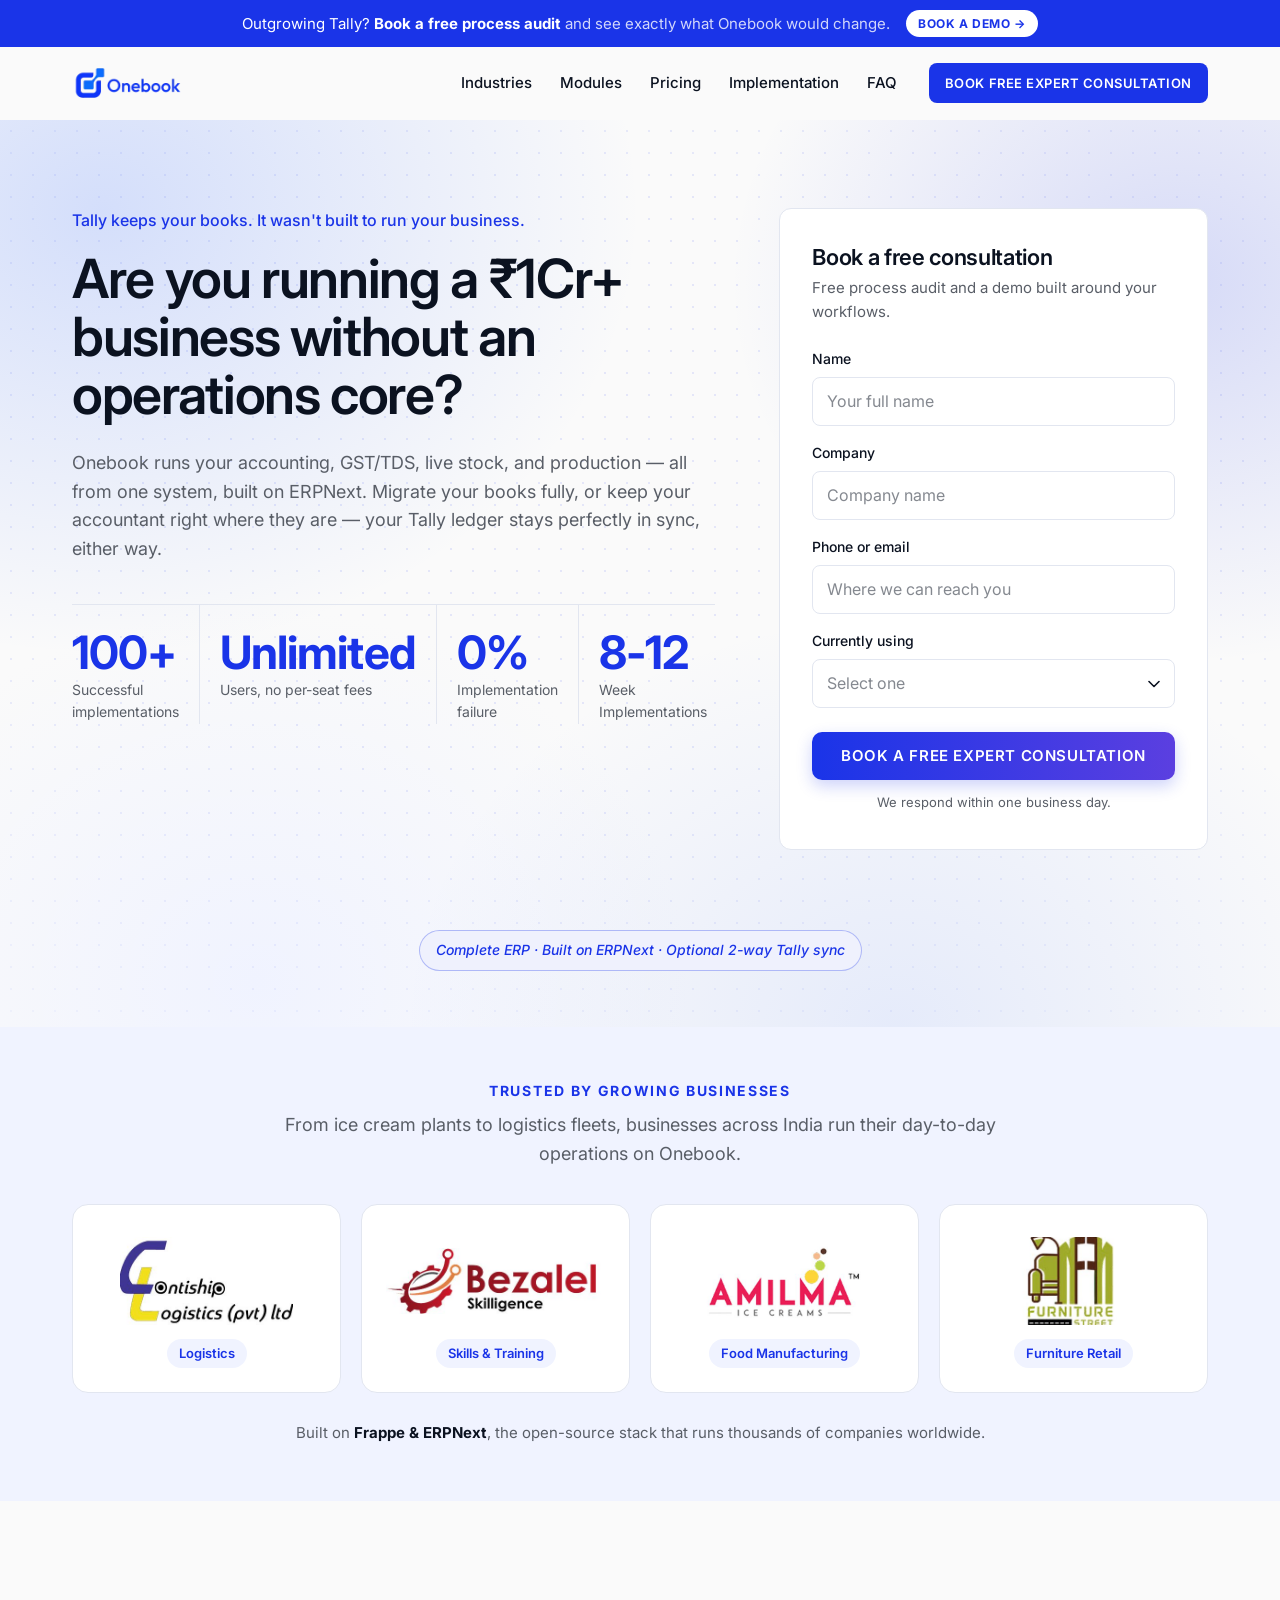
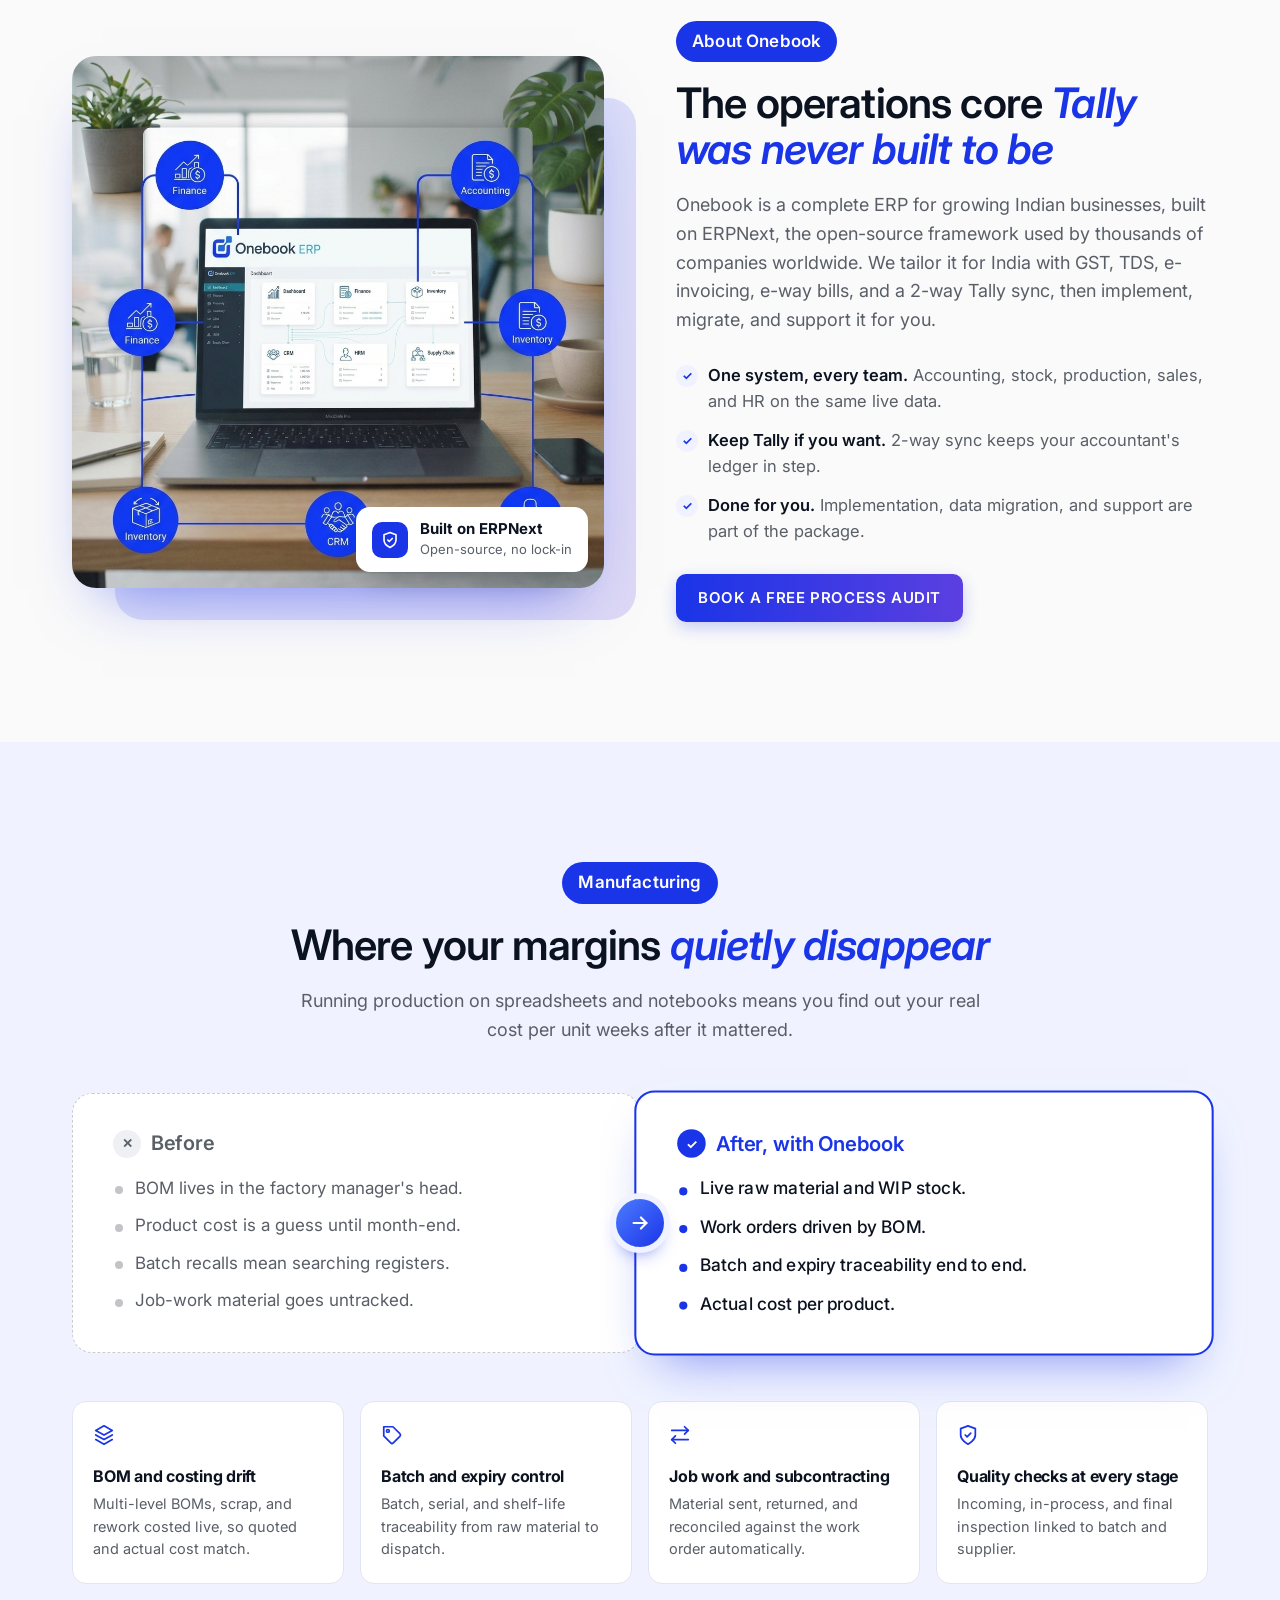
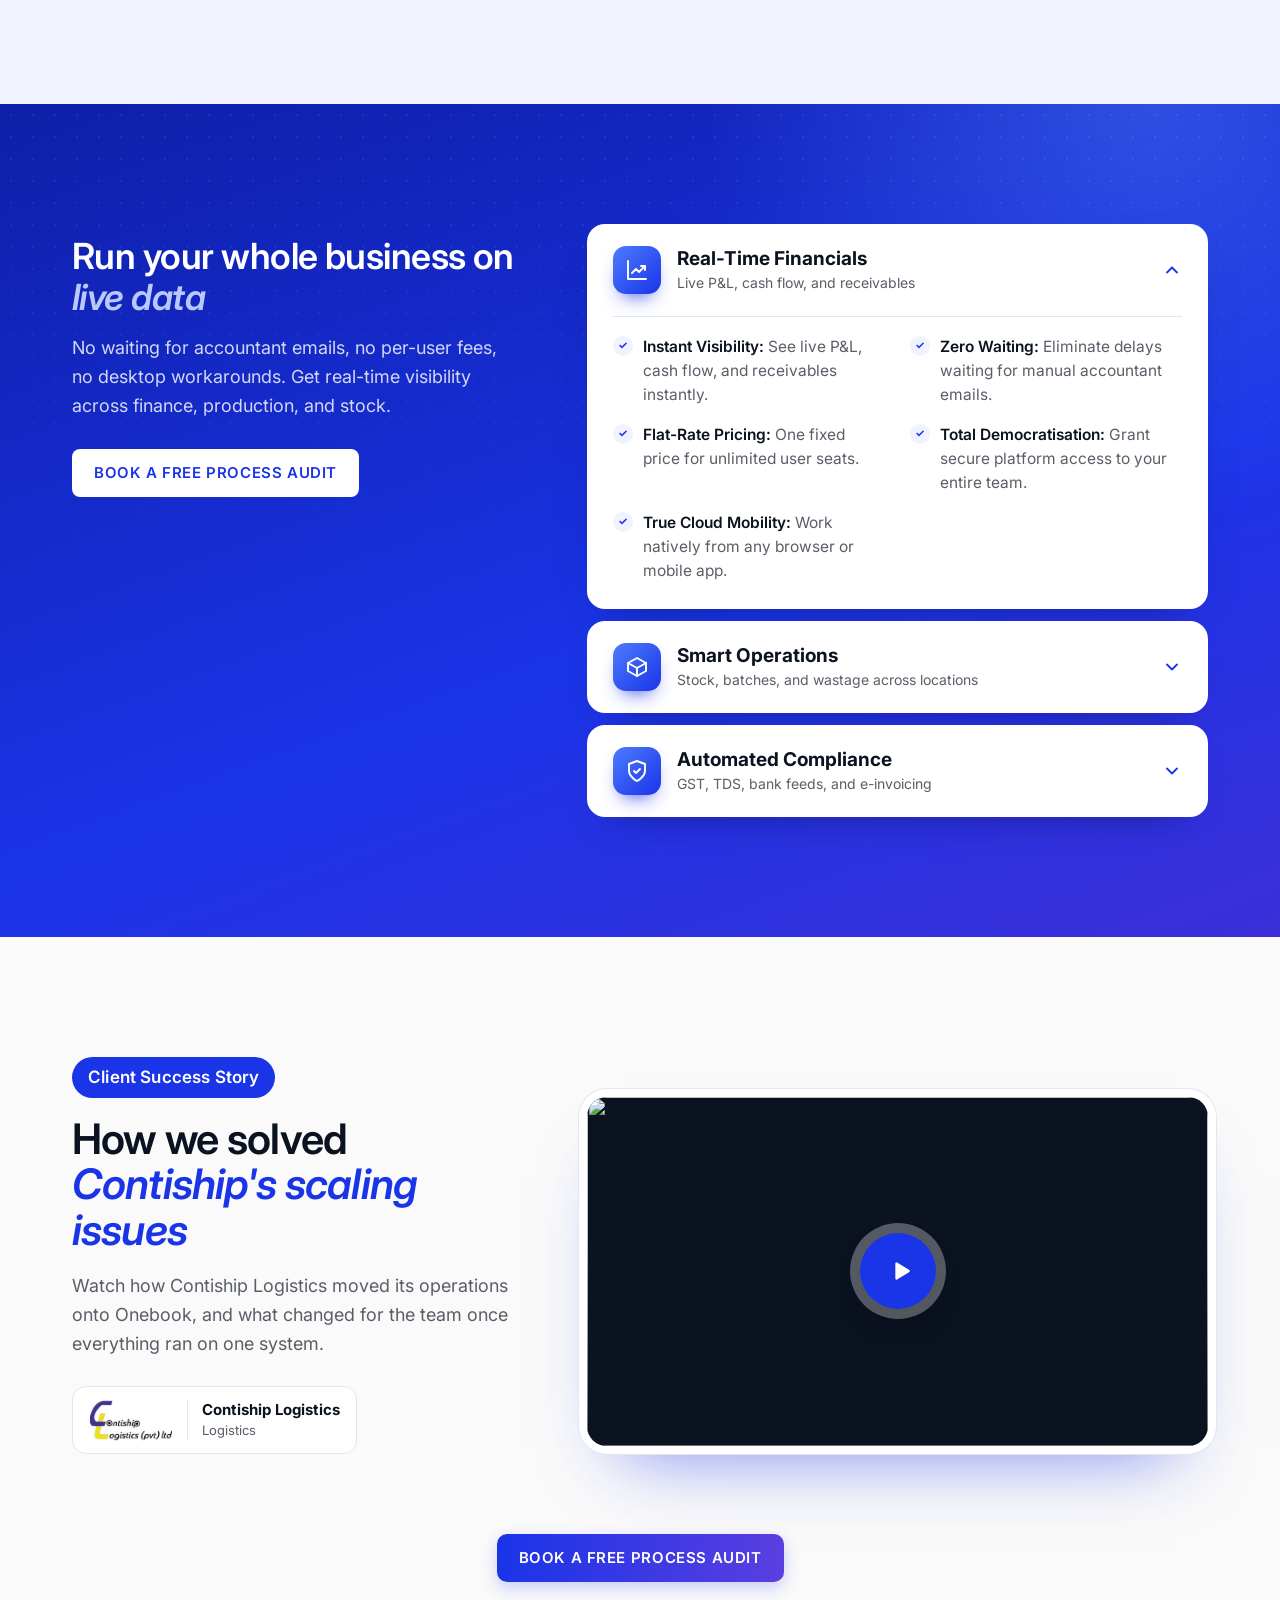
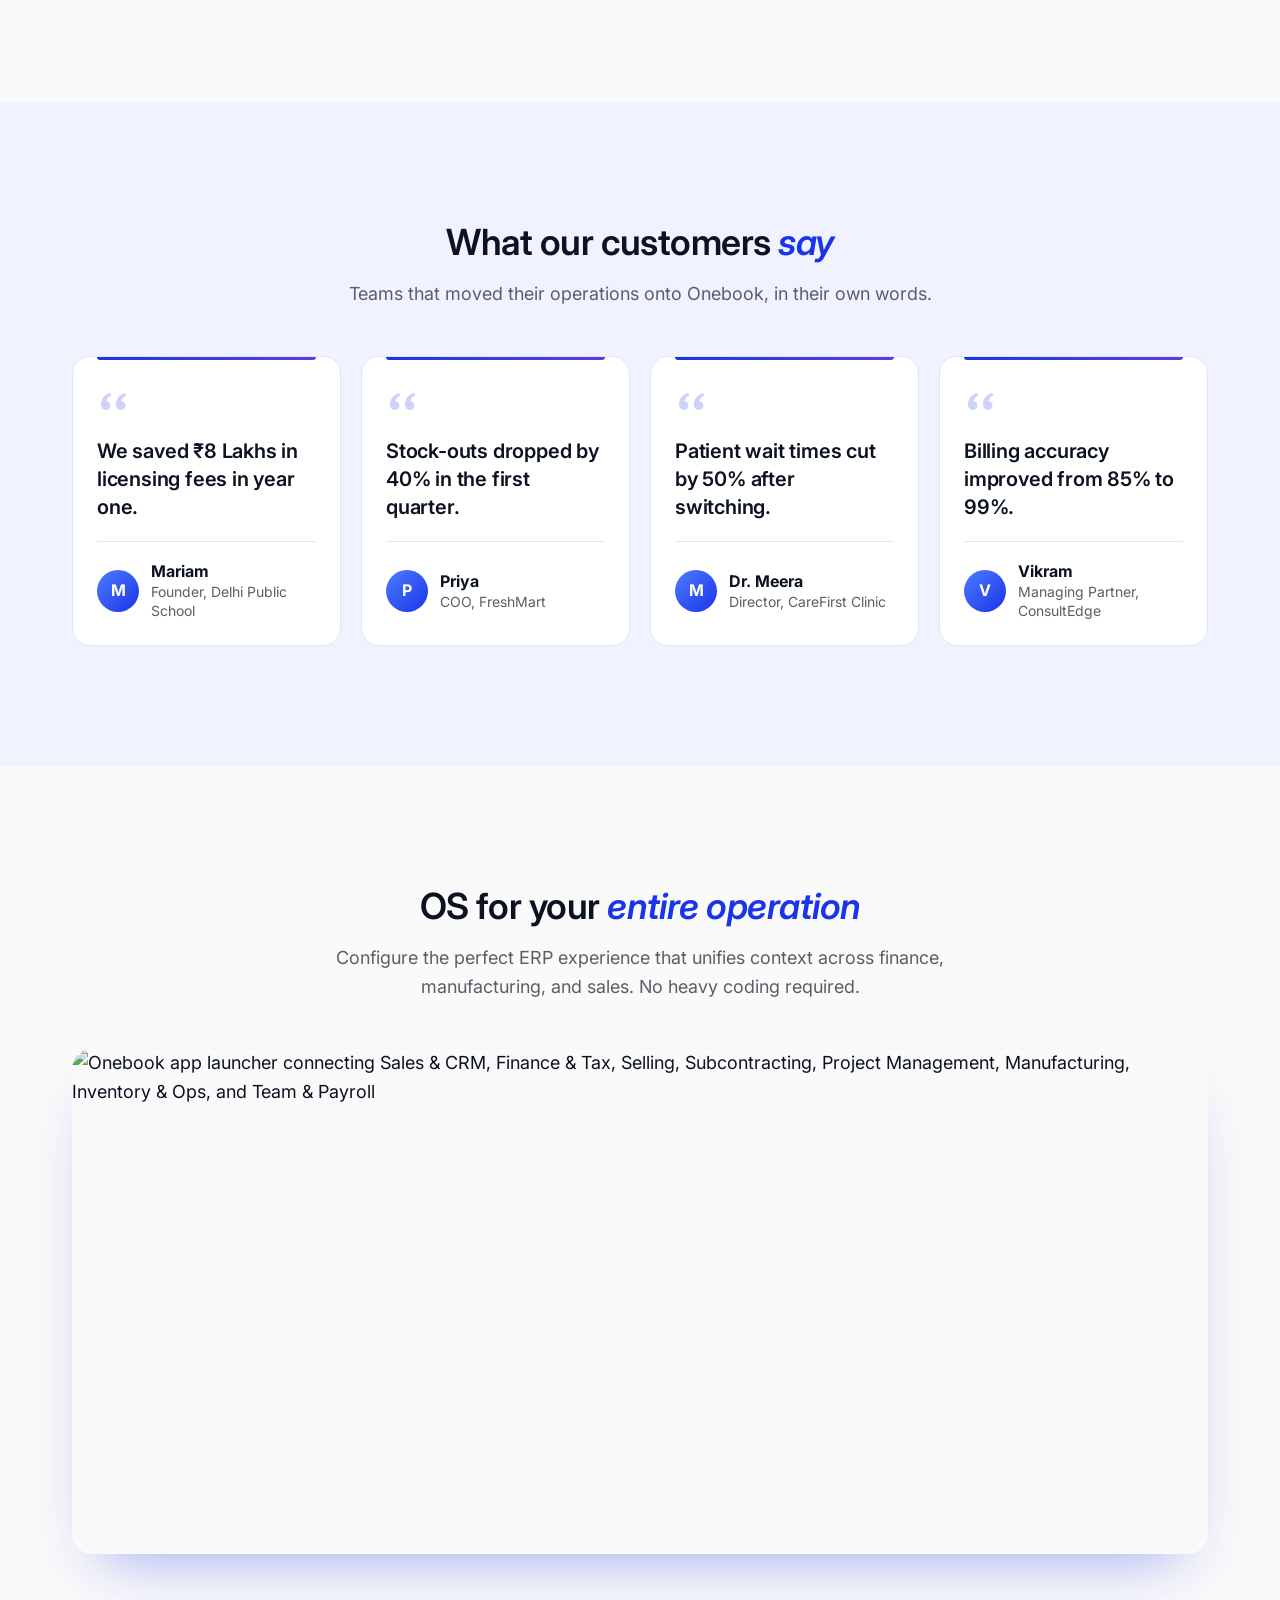
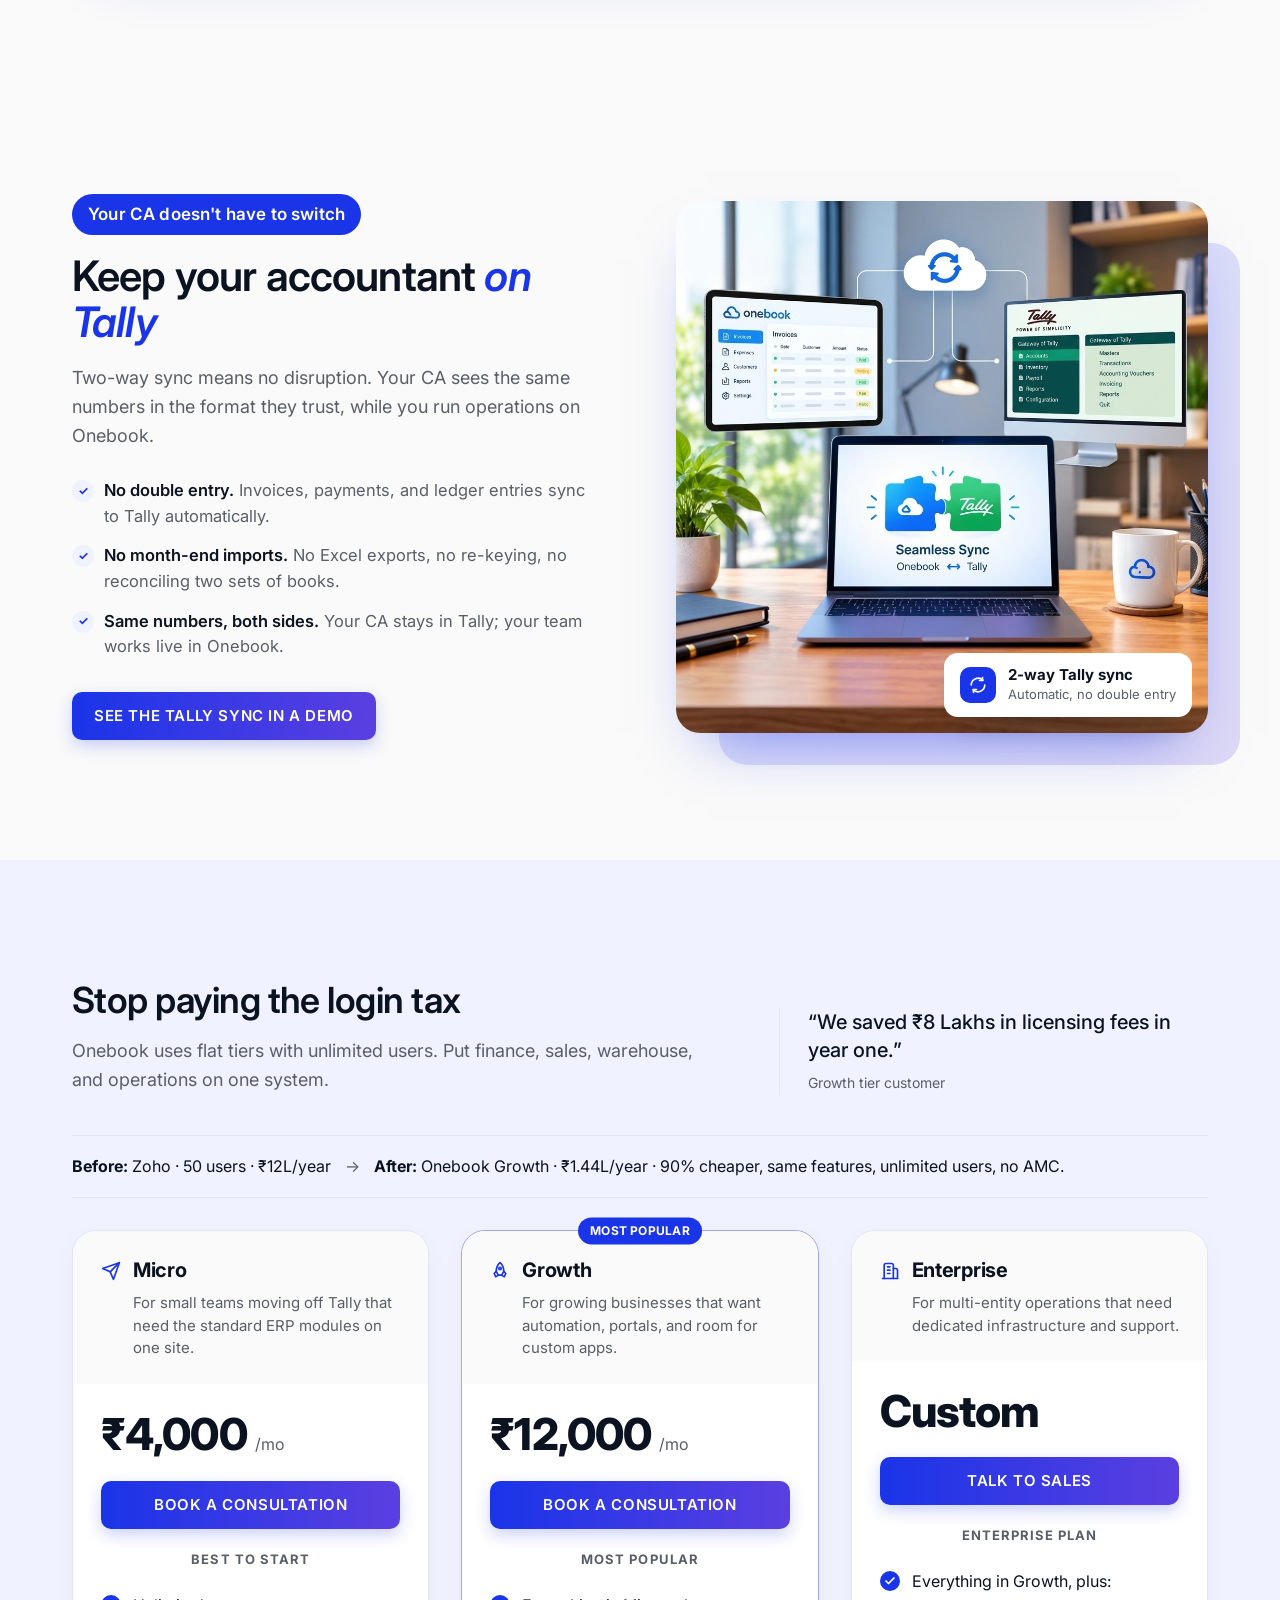
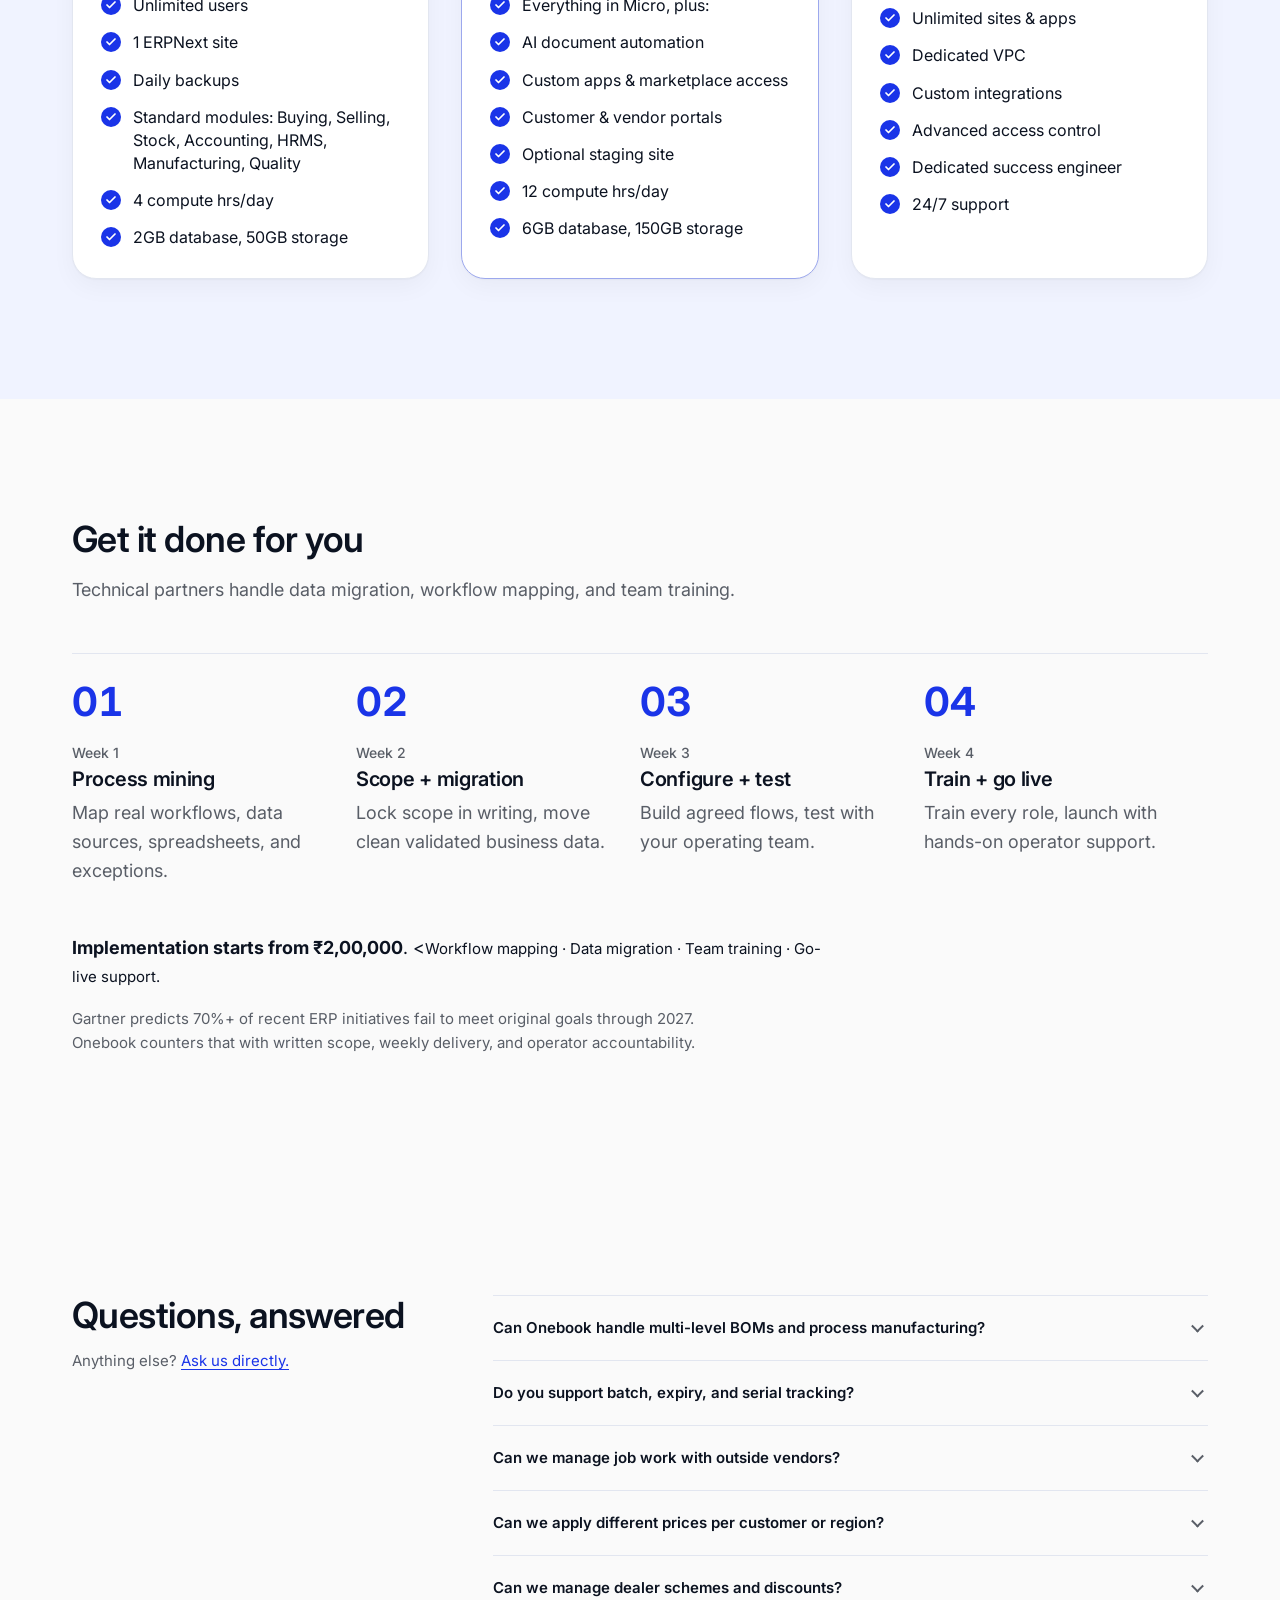
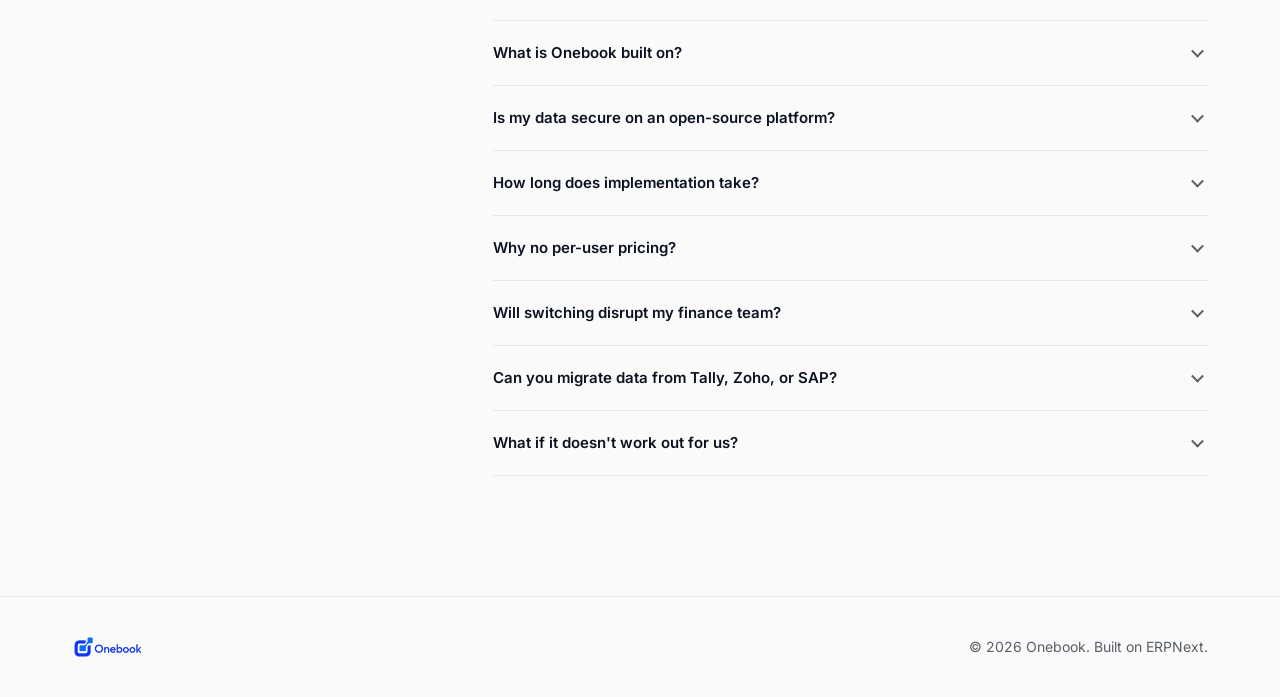
==== commit c8b9d14e: "Files are updated" ====
--- a/lp/switch-from-tally/index.html
+++ b/lp/switch-from-tally/index.html
@@ -53,7 +53,7 @@
         <p class="hero-sub">Onebook runs your accounting, GST/TDS, live stock, and production — all from one system, built on ERPNext. Migrate your books fully, or keep your accountant right where they are — your Tally ledger stays perfectly in sync, either way.</p>
         <dl class="stats">
           <div class="stat"><dt>Successful implementations</dt><dd>100+</dd></div>
-          <div class="stat"><dt>Licence</dt><dd>Unlimited</dd></div>
+          <div class="stat"><dt>Users, no per-seat fees</dt><dd>Unlimited</dd></div>
           <div class="stat"><dt>Implementation failure</dt><dd>0%</dd></div>
           <div class="stat"><dt>Week Implementations</dt><dd>8-12</dd></div>
         </dl>
@@ -86,7 +86,7 @@
               <option value="other">Other</option>
             </select>
           </div>
-          <button type="submit" class="btn btn-contrast btn-block">Book a free expert consultation</button>
+          <button type="submit" class="btn btn-gradient btn-block">Book a free expert consultation</button>
           <p class="form-note">We respond within one business day.</p>
         </form>
         <div class="form-success" role="status" hidden>
@@ -129,191 +129,209 @@
     </div>
   </section>
 
-  <!-- 3. Industry pain blocks -->
+  <!-- 3. About Onebook -->
+  <section class="about" id="about" aria-labelledby="about-title">
+    <div class="container about-grid">
+      <div class="about-media">
+        <img src="../../assets/img/onebook-img.jpg" alt="Onebook ERP dashboard on a laptop, connected to finance, accounting, inventory, CRM, and HR modules" width="1024" height="1024" loading="lazy" />
+        <p class="about-float">
+          <span class="about-float-icon" aria-hidden="true"><svg width="18" height="18" viewBox="0 0 24 24" fill="none" stroke="currentColor" stroke-width="2.2" stroke-linecap="round" stroke-linejoin="round"><path d="M12 22s8-4 8-10V5l-8-3-8 3v7c0 6 8 10 8 10Z"/><path d="m9 12 2 2 4-4"/></svg></span>
+          <span><strong>Built on ERPNext</strong><span>Open-source, no lock-in</span></span>
+        </p>
+      </div>
+      <div class="about-copy">
+        <p class="kicker">About Onebook</p>
+        <h2 id="about-title" class="split-title">The operations core <em>Tally was never built to be</em></h2>
+        <p class="lede">Onebook is a complete ERP for growing Indian businesses, built on ERPNext, the open-source framework used by thousands of companies worldwide. We tailor it for India with GST, TDS, e-invoicing, e-way bills, and a 2-way Tally sync, then implement, migrate, and support it for you.</p>
+        <ul class="about-points">
+          <li><strong>One system, every team.</strong> Accounting, stock, production, sales, and HR on the same live data.</li>
+          <li><strong>Keep Tally if you want.</strong> 2-way sync keeps your accountant's ledger in step.</li>
+          <li><strong>Done for you.</strong> Implementation, data migration, and support are part of the package.</li>
+        </ul>
+       
+        <a class="btn btn-gradient" href="#consultation">Book a free process audit</a>
+      </div>
+    </div>
+  </section>
+
+  <!-- Industry block -->
   <div id="industries">
-    <section class="pain pain-split" aria-labelledby="pain-mfg">
-      <div class="container split-grid">
-        <div class="split-copy">
+    <!-- 3a. Manufacturing, Before/After-led layout: intro, side-by-side comparison, compact proof row -->
+    <section class="ba-led section-alt" aria-labelledby="ba-led-mfg">
+      <div class="container">
+        <div class="ba-led-head">
           <p class="kicker">Manufacturing</p>
-          <h2 id="pain-mfg" class="split-title">Where your margins <em>quietly disappear</em></h2>
+          <h2 id="ba-led-mfg" class="split-title">Where your margins <em>quietly disappear</em></h2>
           <p class="lede">Running production on spreadsheets and notebooks means you find out your real cost per unit weeks after it mattered.</p>
-          <div class="ba-stack">
-            <div class="ba-item ba-before">
-              <h3>Before</h3>
-              <p>BOM lives in the factory manager's head. Product cost is a guess until month-end. Batch recalls mean searching registers. Job-work material goes untracked.</p>
-            </div>
-            <div class="ba-item ba-after">
-              <h3>After, with Onebook</h3>
-              <p>Live raw material and WIP stock. Work orders driven by BOM. Batch and expiry traceability end to end. Actual cost per product.</p>
-            </div>
-          </div>
         </div>
-        <div class="feature-grid">
-            <article class="feature-card">
-              <svg class="feature-icon" width="30" height="30" viewBox="0 0 24 24" fill="none" stroke="currentColor" stroke-width="1.8" stroke-linecap="round" stroke-linejoin="round" aria-hidden="true"><path d="m12 2 9 5-9 5-9-5 9-5Z"/><path d="m3 12 9 5 9-5"/><path d="m3 17 9 5 9-5"/></svg>
-              <h3>BOM and costing drift</h3>
-              <p>Multi-level BOMs, scrap, and rework tracked in sheets, so the cost you quoted and the cost you spent are two different numbers.</p>
-            </article>
-            <article class="feature-card">
-              <svg class="feature-icon" width="30" height="30" viewBox="0 0 24 24" fill="none" stroke="currentColor" stroke-width="1.8" stroke-linecap="round" stroke-linejoin="round" aria-hidden="true"><path d="M20.6 13.4 13.4 20.6a2 2 0 0 1-2.8 0L3 13V3h10l7.6 7.6a2 2 0 0 1 0 2.8Z"/><circle cx="7.5" cy="7.5" r="1.5"/></svg>
-              <h3>Batch and expiry control</h3>
-              <p>Batch, serial, and shelf-life traceability from raw material to dispatch, no manual register.</p>
-            </article>
-            <article class="feature-card">
-              <svg class="feature-icon" width="30" height="30" viewBox="0 0 24 24" fill="none" stroke="currentColor" stroke-width="1.8" stroke-linecap="round" stroke-linejoin="round" aria-hidden="true"><path d="M17 3l4 4-4 4"/><path d="M3 7h18"/><path d="M7 21l-4-4 4-4"/><path d="M21 17H3"/></svg>
-              <h3>Job work and subcontracting</h3>
-              <p>Material sent to a job worker, returned, and reconciled automatically against the work order.</p>
-            </article>
-            <article class="feature-card">
-              <svg class="feature-icon" width="30" height="30" viewBox="0 0 24 24" fill="none" stroke="currentColor" stroke-width="1.8" stroke-linecap="round" stroke-linejoin="round" aria-hidden="true"><path d="M12 22s8-4 8-10V5l-8-3-8 3v7c0 6 8 10 8 10Z"/><path d="m9 12 2 2 4-4"/></svg>
-              <h3>Quality checks at every stage</h3>
-              <p>Incoming, in-process, and final inspection linked to batch and supplier.</p>
-            </article>
+
+        <div class="ba-compare">
+          <div class="ba-card ba-card-before">
+            <h3><span class="ba-badge" aria-hidden="true">&#10005;</span>Before</h3>
+            <ul>
+              <li>BOM lives in the factory manager's head.</li>
+              <li>Product cost is a guess until month-end.</li>
+              <li>Batch recalls mean searching registers.</li>
+              <li>Job-work material goes untracked.</li>
+            </ul>
+          </div>
+          <span class="ba-arrow" aria-hidden="true"><svg width="22" height="22" viewBox="0 0 24 24" fill="none" stroke="currentColor" stroke-width="2.4" stroke-linecap="round" stroke-linejoin="round"><path d="M5 12h14"/><path d="m13 6 6 6-6 6"/></svg></span>
+          <div class="ba-card ba-card-after">
+            <h3><span class="ba-badge" aria-hidden="true">&#10003;</span>After, with Onebook</h3>
+            <ul>
+              <li>Live raw material and WIP stock.</li>
+              <li>Work orders driven by BOM.</li>
+              <li>Batch and expiry traceability end to end.</li>
+              <li>Actual cost per product.</li>
+            </ul>
+          </div>
         </div>
-      </div>
-    </section>
-
-    <section class="pain pain-split section-alt" aria-labelledby="pain-trade">
-      <div class="container split-grid">
-        <div class="split-copy">
-          <p class="kicker">Wholesale &amp; Trading</p>
-          <h2 id="pain-trade" class="split-title">Heavy operations need more than <em>an accounting package</em></h2>
-          <p class="lede">Every godown running its own count, every salesman quoting a different price — that's a visibility problem, not a stock problem.</p>
-          <div class="ba-stack">
-            <div class="ba-item ba-before">
-              <h3>Before</h3>
-              <p>Stock numbers differ by godown. Wrong prices get quoted. Credit gets checked after dispatch, if at all. Transfers go missing.</p>
-            </div>
-            <div class="ba-item ba-after">
-              <h3>After, with Onebook</h3>
-              <p>Live stock in every warehouse. Price rules applied automatically. Credit blocked before dispatch. Every transfer tracked end to end.</p>
-            </div>
-          </div>
-        </div>
-        <div class="feature-grid">
-            <article class="feature-card">
-              <svg class="feature-icon" width="30" height="30" viewBox="0 0 24 24" fill="none" stroke="currentColor" stroke-width="1.8" stroke-linecap="round" stroke-linejoin="round" aria-hidden="true"><path d="M3 21V8l9-5 9 5v13"/><path d="M7 21v-8h10v8"/><path d="M7 17h10"/></svg>
-              <h3>Stock across godowns</h3>
-              <p>Live quantities per warehouse and bin, transfers tracked in transit.</p>
-            </article>
-            <article class="feature-card">
-              <svg class="feature-icon" width="30" height="30" viewBox="0 0 24 24" fill="none" stroke="currentColor" stroke-width="1.8" stroke-linecap="round" stroke-linejoin="round" aria-hidden="true"><path d="M20.6 13.4 13.4 20.6a2 2 0 0 1-2.8 0L3 13V3h10l7.6 7.6a2 2 0 0 1 0 2.8Z"/><path d="m9 13 4-4"/></svg>
-              <h3>Price lists and margins</h3>
-              <p>Customer-wise, volume-wise, regional pricing applied automatically.</p>
-            </article>
-            <article class="feature-card">
-              <svg class="feature-icon" width="30" height="30" viewBox="0 0 24 24" fill="none" stroke="currentColor" stroke-width="1.8" stroke-linecap="round" stroke-linejoin="round" aria-hidden="true"><rect x="2" y="5" width="20" height="14" rx="2"/><path d="M2 10h20"/><path d="M6 15h4"/></svg>
-              <h3>Credit control</h3>
-              <p>Credit limits and overdue blocks checked before the order goes out.</p>
-            </article>
-            <article class="feature-card">
-              <svg class="feature-icon" width="30" height="30" viewBox="0 0 24 24" fill="none" stroke="currentColor" stroke-width="1.8" stroke-linecap="round" stroke-linejoin="round" aria-hidden="true"><path d="M1 4h14v12H1z"/><path d="M15 9h4l4 4v3h-8"/><circle cx="6" cy="18.5" r="1.8"/><circle cx="18" cy="18.5" r="1.8"/></svg>
-              <h3>Fast dispatch</h3>
-              <p>Pick lists, delivery notes, e-way bills, and invoices from one flow.</p>
-            </article>
-        </div>
-      </div>
-    </section>
-
-    <section class="pain pain-split" aria-labelledby="pain-dist">
-      <div class="container split-grid">
-        <div class="split-copy">
-          <p class="kicker">Distribution &amp; Resellers</p>
-          <h2 id="pain-dist" class="split-title">Thin margins leave <em>no room for leakage</em></h2>
-          <p class="lede">Dealer networks run on relationships and phone calls — which is exactly why schemes get miscalculated and cash gets stuck in the market.</p>
-          <div class="ba-stack">
-            <div class="ba-item ba-before">
-              <h3>Before</h3>
-              <p>Orders lost in chats and calls. Schemes calculated by hand, and calculated wrong. Outstanding lives in a notebook. No visibility into dealer performance.</p>
-            </div>
-            <div class="ba-item ba-after">
-              <h3>After, with Onebook</h3>
-              <p>Every order captured once. Schemes applied automatically. Live outstanding per dealer. Territory and dealer performance visible in one place.</p>
-            </div>
-          </div>
-        </div>
-        <div class="feature-grid">
-            <article class="feature-card">
-              <svg class="feature-icon" width="30" height="30" viewBox="0 0 24 24" fill="none" stroke="currentColor" stroke-width="1.8" stroke-linecap="round" stroke-linejoin="round" aria-hidden="true"><circle cx="12" cy="5" r="2.5"/><circle cx="5" cy="19" r="2.5"/><circle cx="19" cy="19" r="2.5"/><path d="M12 7.5v4M12 11.5 6.5 17M12 11.5l5.5 5.5"/></svg>
-              <h3>Dealer and distributor network</h3>
-              <p>Orders, territories, schemes, and targets tracked per dealer.</p>
-            </article>
-            <article class="feature-card">
-              <svg class="feature-icon" width="30" height="30" viewBox="0 0 24 24" fill="none" stroke="currentColor" stroke-width="1.8" stroke-linecap="round" stroke-linejoin="round" aria-hidden="true"><circle cx="12" cy="12" r="9"/><path d="M12 7v5l3 2"/></svg>
-              <h3>Collections and outstanding</h3>
-              <p>Ageing, reminders, and credit holds applied automatically.</p>
-            </article>
-            <article class="feature-card">
-              <svg class="feature-icon" width="30" height="30" viewBox="0 0 24 24" fill="none" stroke="currentColor" stroke-width="1.8" stroke-linecap="round" stroke-linejoin="round" aria-hidden="true"><path d="M3 3h2l2.4 12.2a2 2 0 0 0 2 1.6h8.8a2 2 0 0 0 2-1.5L21 8H6"/><circle cx="9" cy="20.5" r="1.2"/><circle cx="18" cy="20.5" r="1.2"/></svg>
-              <h3>Multi-channel sales</h3>
-              <p>B2B, retail POS, and online sales drawing from the same stock.</p>
-            </article>
-            <article class="feature-card">
-              <svg class="feature-icon" width="30" height="30" viewBox="0 0 24 24" fill="none" stroke="currentColor" stroke-width="1.8" stroke-linecap="round" stroke-linejoin="round" aria-hidden="true"><path d="M21 8 12 3 3 8v8l9 5 9-5V8Z"/><path d="m3 8 9 5 9-5"/><path d="M12 13v8"/></svg>
-              <h3>Product-specific control</h3>
-              <p>Batch/hazard for chemicals, variants for furniture, expiry for FMCG and feed.</p>
-            </article>
+
+        <div class="proof-row">
+          <article class="proof">
+            <svg class="proof-icon" width="22" height="22" viewBox="0 0 24 24" fill="none" stroke="currentColor" stroke-width="1.9" stroke-linecap="round" stroke-linejoin="round" aria-hidden="true"><path d="m12 2 9 5-9 5-9-5 9-5Z"/><path d="m3 12 9 5 9-5"/><path d="m3 17 9 5 9-5"/></svg>
+            <h3>BOM and costing drift</h3>
+            <p>Multi-level BOMs, scrap, and rework costed live, so quoted and actual cost match.</p>
+          </article>
+          <article class="proof">
+            <svg class="proof-icon" width="22" height="22" viewBox="0 0 24 24" fill="none" stroke="currentColor" stroke-width="1.9" stroke-linecap="round" stroke-linejoin="round" aria-hidden="true"><path d="M20.6 13.4 13.4 20.6a2 2 0 0 1-2.8 0L3 13V3h10l7.6 7.6a2 2 0 0 1 0 2.8Z"/><circle cx="7.5" cy="7.5" r="1.5"/></svg>
+            <h3>Batch and expiry control</h3>
+            <p>Batch, serial, and shelf-life traceability from raw material to dispatch.</p>
+          </article>
+          <article class="proof">
+            <svg class="proof-icon" width="22" height="22" viewBox="0 0 24 24" fill="none" stroke="currentColor" stroke-width="1.9" stroke-linecap="round" stroke-linejoin="round" aria-hidden="true"><path d="M17 3l4 4-4 4"/><path d="M3 7h18"/><path d="M7 21l-4-4 4-4"/><path d="M21 17H3"/></svg>
+            <h3>Job work and subcontracting</h3>
+            <p>Material sent, returned, and reconciled against the work order automatically.</p>
+          </article>
+          <article class="proof">
+            <svg class="proof-icon" width="22" height="22" viewBox="0 0 24 24" fill="none" stroke="currentColor" stroke-width="1.9" stroke-linecap="round" stroke-linejoin="round" aria-hidden="true"><path d="M12 22s8-4 8-10V5l-8-3-8 3v7c0 6 8 10 8 10Z"/><path d="m9 12 2 2 4-4"/></svg>
+            <h3>Quality checks at every stage</h3>
+            <p>Incoming, in-process, and final inspection linked to batch and supplier.</p>
+          </article>
         </div>
       </div>
     </section>
   </div>
 
-  <!-- 4. Also built for your industry -->
-  <section class="more-industries section-alt" aria-labelledby="more-title">
+  <!-- 3b. Pillars: financials, operations, compliance -->
+  <section class="pillars" aria-labelledby="pillars-title">
+    <div class="container pillars-grid">
+      <div class="pillars-intro">
+        <h2 id="pillars-title" class="section-title">Run your whole business on <em>live data</em></h2>
+        <p class="lede">No waiting for accountant emails, no per-user fees, no desktop workarounds. Get real-time visibility across finance, production, and stock.</p>
+        <a class="btn btn-invert" href="#consultation">Book a free process audit</a>
+      </div>
+      <div class="pillar-stack">
+          <details class="pillar" name="pillars" open>
+            <summary>
+              <span class="pillar-icon"><svg width="24" height="24" viewBox="0 0 24 24" fill="none" stroke="currentColor" stroke-width="1.9" stroke-linecap="round" stroke-linejoin="round" aria-hidden="true"><path d="M3 3v18h18"/><path d="m7 15 4-4 3 3 6-6"/><path d="M16 8h4v4"/></svg></span>
+              <span class="pillar-title"><strong>Real-Time Financials</strong><span>Live P&amp;L, cash flow, and receivables</span></span>
+              <svg class="pillar-chev" width="20" height="20" viewBox="0 0 24 24" fill="none" stroke="currentColor" stroke-width="2.2" stroke-linecap="round" stroke-linejoin="round" aria-hidden="true"><path d="m6 9 6 6 6-6"/></svg>
+            </summary>
+            <ul class="pillar-list">
+              <li><strong>Instant Visibility:</strong> See live P&amp;L, cash flow, and receivables instantly.</li>
+              <li><strong>Zero Waiting:</strong> Eliminate delays waiting for manual accountant emails.</li>
+              <li><strong>Flat-Rate Pricing:</strong> One fixed price for unlimited user seats.</li>
+              <li><strong>Total Democratisation:</strong> Grant secure platform access to your entire team.</li>
+              <li><strong>True Cloud Mobility:</strong> Work natively from any browser or mobile app.</li>
+            </ul>
+          </details>
+          <details class="pillar" name="pillars">
+            <summary>
+              <span class="pillar-icon"><svg width="24" height="24" viewBox="0 0 24 24" fill="none" stroke="currentColor" stroke-width="1.9" stroke-linecap="round" stroke-linejoin="round" aria-hidden="true"><path d="M21 8 12 3 3 8v8l9 5 9-5V8Z"/><path d="m3 8 9 5 9-5"/><path d="M12 13v8"/></svg></span>
+              <span class="pillar-title"><strong>Smart Operations</strong><span>Stock, batches, and wastage across locations</span></span>
+              <svg class="pillar-chev" width="20" height="20" viewBox="0 0 24 24" fill="none" stroke="currentColor" stroke-width="2.2" stroke-linecap="round" stroke-linejoin="round" aria-hidden="true"><path d="m6 9 6 6 6-6"/></svg>
+            </summary>
+            <ul class="pillar-list">
+              <li><strong>Live Stock Tracking:</strong> Monitor real-time inventory counts across all locations.</li>
+              <li><strong>Smart Stock Alerts:</strong> Automated tracking for batches, expiry, and reorders.</li>
+              <li><strong>Systemised Production:</strong> Coordinate effortlessly using native BOMs and work orders.</li>
+              <li><strong>Wastage Auditing:</strong> Track and plug leaks across manufacturing floors.</li>
+              <li><strong>Role-Based Security:</strong> Restrict access safely between warehouse and finance teams.</li>
+            </ul>
+          </details>
+          <details class="pillar" name="pillars">
+            <summary>
+              <span class="pillar-icon"><svg width="24" height="24" viewBox="0 0 24 24" fill="none" stroke="currentColor" stroke-width="1.9" stroke-linecap="round" stroke-linejoin="round" aria-hidden="true"><path d="M12 22s8-4 8-10V5l-8-3-8 3v7c0 6 8 10 8 10Z"/><path d="m9 12 2 2 4-4"/></svg></span>
+              <span class="pillar-title"><strong>Automated Compliance</strong><span>GST, TDS, bank feeds, and e-invoicing</span></span>
+              <svg class="pillar-chev" width="20" height="20" viewBox="0 0 24 24" fill="none" stroke="currentColor" stroke-width="2.2" stroke-linecap="round" stroke-linejoin="round" aria-hidden="true"><path d="m6 9 6 6 6-6"/></svg>
+            </summary>
+            <ul class="pillar-list">
+              <li><strong>AI Ingestion:</strong> Extract data from incoming PDF invoices instantly.</li>
+              <li><strong>Live Bank Feeds:</strong> Auto-sync bank transactions with multi-currency ledgers.</li>
+              <li><strong>Self-Running Taxes:</strong> Automatic built-in calculations for GST, TDS, and e-invoicing.</li>
+              <li><strong>Audit-Ready Ledgers:</strong> Keep clean, compliant accounts without month-end scrambles.</li>
+              <li><strong>Legacy Alternative:</strong> Modern automation features that traditional platforms cannot match.</li>
+            </ul>
+          </details>
+      </div>
+    </div>
+  </section>
+  <!-- 3c. Case study video -->
+  <section class="case" id="case-study" aria-labelledby="case-title">
+    <div class="container case-grid">
+      <div class="case-copy">
+        <p class="kicker">Client Success Story</p>
+        <h2 id="case-title" class="split-title">How we solved <em>Contiship's scaling issues</em></h2>
+        <p class="lede">Watch how Contiship Logistics moved its operations onto Onebook, and what changed for the team once everything ran on one system.</p>
+        <div class="case-client">
+          <img src="../../assets/img/client-1.jpeg" alt="Contiship Logistics" width="120" height="60" loading="lazy" />
+          <span><strong>Contiship Logistics</strong><span>Logistics</span></span>
+        </div>
+      </div>
+      <!-- Thumbnail first; the YouTube player loads on click (see script.js) -->
+      <div class="case-video">
+        <a class="case-play" href="https://www.youtube.com/watch?v=2wHJRawsvoY" data-video-id="2wHJRawsvoY" target="_blank" rel="noopener">
+          <img src="https://i.ytimg.com/vi/2wHJRawsvoY/hqdefault.jpg" alt="" loading="lazy" />
+          <span class="case-play-btn" aria-hidden="true"><svg width="28" height="28" viewBox="0 0 24 24"><path fill="currentColor" d="M8 5.5v13a1 1 0 0 0 1.5.86l10.5-6.5a1 1 0 0 0 0-1.72L9.5 4.64A1 1 0 0 0 8 5.5Z"/></svg></span>
+          <span class="visually-hidden">Play video: How we solved Contiship's scaling issues</span>
+        </a>
+      </div>
+    </div>
+    <div class="container case-cta">
+      <a class="btn btn-gradient" href="#consultation">Book a free process audit</a>
+    </div>
+  </section>
+
+  <!-- 4. Testimonials -->
+  <section class="testimonials section-alt" aria-labelledby="more-title">
     <div class="container">
-      <div class="section-head">
-        <h2 id="more-title" class="section-title">Also built for your industry</h2>
-        <p class="lede">Onebook comes pre-configured with the exact workflows your sector uses. Launch faster without building from scratch.</p>
-      </div>
-      <div class="industry-grid">
-        <article class="industry">
-          <h3>Education</h3>
-          <p>Comprehensive management for educational institutions, from K–12 to universities.</p>
-          <ul class="ticks">
-            <li>Student information management</li>
-            <li>Fee collection and tracking</li>
-            <li>Course &amp; curriculum planning</li>
-            <li>Attendance and grading system</li>
-          </ul>
-          <blockquote><p>“We saved ₹8 Lakhs in licensing fees in year one.”</p><footer>Mariam, Founder, Delhi Public School</footer></blockquote>
-        </article>
-        <article class="industry">
-          <h3>Retail (B2C)</h3>
-          <p>Unified retail management from POS to back-office operations.</p>
-          <ul class="ticks">
-            <li>Point of sale integration</li>
-            <li>Inventory replenishment</li>
-            <li>Customer loyalty &amp; CRM</li>
-            <li>Multi-store management</li>
-          </ul>
-          <blockquote><p>“Stock-outs dropped by 40% in the first quarter.”</p><footer>Priya, COO, FreshMart</footer></blockquote>
-        </article>
-        <article class="industry">
-          <h3>Healthcare</h3>
-          <p>Patient management, appointments, and compliance in one system.</p>
-          <ul class="ticks">
-            <li>Patient records &amp; history</li>
-            <li>Appointment scheduling</li>
-            <li>Billing &amp; insurance claims</li>
-            <li>Pharmacy &amp; inventory</li>
-          </ul>
-          <blockquote><p>“Patient wait times cut by 50% after switching.”</p><footer>Dr. Meera, Director, CareFirst Clinic</footer></blockquote>
-        </article>
-        <article class="industry">
-          <h3>Professional Services</h3>
-          <p>Project management, time tracking, and client billing streamlined.</p>
-          <ul class="ticks">
-            <li>Project &amp; task management</li>
-            <li>Time tracking &amp; timesheets</li>
-            <li>Client CRM &amp; invoicing</li>
-            <li>Resource allocation</li>
-          </ul>
-          <blockquote><p>“Billing accuracy improved from 85% to 99%.”</p><footer>Vikram, Managing Partner, ConsultEdge</footer></blockquote>
-        </article>
-      </div>
-    </div>
-  </section>
-
+      <div class="section-head t-head">
+        <h2 id="more-title" class="section-title">What our customers <em>say</em></h2>
+        <p class="lede">Teams that moved their operations onto Onebook, in their own words.</p>
+      </div>
+      <div class="t-grid">
+        <figure class="t-card">
+          <svg class="t-mark" width="32" height="32" viewBox="0 0 32 32" aria-hidden="true"><path fill="currentColor" d="M13 8C7.5 9.5 4 13.8 4 19.5 4 23 6.3 25 9 25c2.6 0 4.5-1.9 4.5-4.4 0-2.4-1.7-4.1-4-4.3.6-2.9 2.6-5 5-6L13 8Zm15 0c-5.5 1.5-9 5.8-9 11.5 0 3.5 2.3 5.5 5 5.5 2.6 0 4.5-1.9 4.5-4.4 0-2.4-1.7-4.1-4-4.3.6-2.9 2.6-5 5-6L28 8Z"/></svg>
+          <blockquote><p>We saved ₹8 Lakhs in licensing fees in year one.</p></blockquote>
+          <figcaption class="t-author">
+            <span class="t-avatar" aria-hidden="true">M</span>
+            <span><strong>Mariam</strong><span>Founder, Delhi Public School</span></span>
+          </figcaption>
+        </figure>        <figure class="t-card">
+          <svg class="t-mark" width="32" height="32" viewBox="0 0 32 32" aria-hidden="true"><path fill="currentColor" d="M13 8C7.5 9.5 4 13.8 4 19.5 4 23 6.3 25 9 25c2.6 0 4.5-1.9 4.5-4.4 0-2.4-1.7-4.1-4-4.3.6-2.9 2.6-5 5-6L13 8Zm15 0c-5.5 1.5-9 5.8-9 11.5 0 3.5 2.3 5.5 5 5.5 2.6 0 4.5-1.9 4.5-4.4 0-2.4-1.7-4.1-4-4.3.6-2.9 2.6-5 5-6L28 8Z"/></svg>
+          <blockquote><p>Stock-outs dropped by 40% in the first quarter.</p></blockquote>
+          <figcaption class="t-author">
+            <span class="t-avatar" aria-hidden="true">P</span>
+            <span><strong>Priya</strong><span>COO, FreshMart</span></span>
+          </figcaption>
+        </figure>        <figure class="t-card">
+          <svg class="t-mark" width="32" height="32" viewBox="0 0 32 32" aria-hidden="true"><path fill="currentColor" d="M13 8C7.5 9.5 4 13.8 4 19.5 4 23 6.3 25 9 25c2.6 0 4.5-1.9 4.5-4.4 0-2.4-1.7-4.1-4-4.3.6-2.9 2.6-5 5-6L13 8Zm15 0c-5.5 1.5-9 5.8-9 11.5 0 3.5 2.3 5.5 5 5.5 2.6 0 4.5-1.9 4.5-4.4 0-2.4-1.7-4.1-4-4.3.6-2.9 2.6-5 5-6L28 8Z"/></svg>
+          <blockquote><p>Patient wait times cut by 50% after switching.</p></blockquote>
+          <figcaption class="t-author">
+            <span class="t-avatar" aria-hidden="true">M</span>
+            <span><strong>Dr. Meera</strong><span>Director, CareFirst Clinic</span></span>
+          </figcaption>
+        </figure>        <figure class="t-card">
+          <svg class="t-mark" width="32" height="32" viewBox="0 0 32 32" aria-hidden="true"><path fill="currentColor" d="M13 8C7.5 9.5 4 13.8 4 19.5 4 23 6.3 25 9 25c2.6 0 4.5-1.9 4.5-4.4 0-2.4-1.7-4.1-4-4.3.6-2.9 2.6-5 5-6L13 8Zm15 0c-5.5 1.5-9 5.8-9 11.5 0 3.5 2.3 5.5 5 5.5 2.6 0 4.5-1.9 4.5-4.4 0-2.4-1.7-4.1-4-4.3.6-2.9 2.6-5 5-6L28 8Z"/></svg>
+          <blockquote><p>Billing accuracy improved from 85% to 99%.</p></blockquote>
+          <figcaption class="t-author">
+            <span class="t-avatar" aria-hidden="true">V</span>
+            <span><strong>Vikram</strong><span>Managing Partner, ConsultEdge</span></span>
+          </figcaption>
+        </figure>      </div>
+    </div>
+  </section>
   <!-- 5. Modules -->
   <section class="modules" id="modules" aria-labelledby="modules-title">
     <div class="container">
@@ -325,6 +343,29 @@
     </div>
   </section>
 
+  <!-- 5b. Tally sync -->
+  <section class="about about-reverse" id="tally-sync" aria-labelledby="tally-title">
+    <div class="container about-grid">
+      <div class="about-media">
+        <img src="../../assets/img/onebook-vs-tally.jpg" alt="Onebook and Tally on separate screens, kept in step by a two-way cloud sync" width="1024" height="1024" loading="lazy" />
+        <p class="about-float">
+          <span class="about-float-icon" aria-hidden="true"><svg width="18" height="18" viewBox="0 0 24 24" fill="none" stroke="currentColor" stroke-width="2.2" stroke-linecap="round" stroke-linejoin="round"><path d="M21 12a9 9 0 0 1-15.5 6.2M3 12a9 9 0 0 1 15.5-6.2"/><path d="M18 2v4h-4M6 22v-4h4"/></svg></span>
+          <span><strong>2-way Tally sync</strong><span>Automatic, no double entry</span></span>
+        </p>
+      </div>
+      <div class="about-copy">
+        <p class="kicker">Your CA doesn't have to switch</p>
+        <h2 id="tally-title" class="split-title">Keep your accountant <em>on Tally</em></h2>
+        <p class="lede">Two-way sync means no disruption. Your CA sees the same numbers in the format they trust, while you run operations on Onebook.</p>
+        <ul class="about-points">
+          <li><strong>No double entry.</strong> Invoices, payments, and ledger entries sync to Tally automatically.</li>
+          <li><strong>No month-end imports.</strong> No Excel exports, no re-keying, no reconciling two sets of books.</li>
+          <li><strong>Same numbers, both sides.</strong> Your CA stays in Tally; your team works live in Onebook.</li>
+        </ul>
+        <a class="btn btn-gradient about-cta" href="#consultation">See the Tally sync in a demo</a>
+      </div>
+    </div>
+  </section>
   <!-- 6. Pricing -->
   <section class="pricing section-alt" id="pricing" aria-labelledby="pricing-title">
     <div class="container">
@@ -452,20 +493,6 @@
     </div>
   </section>
 
-  <!-- 8. Tally sync -->
-  <section class="tally" aria-labelledby="tally-title">
-    <div class="container tally-grid">
-      <div>
-        <p class="kicker kicker-invert">Your CA doesn't have to switch</p>
-        <h2 id="tally-title" class="section-title">Keep your accountant on Tally.</h2>
-      </div>
-      <div>
-        <p class="tally-body">Two-way sync means no disruption. Invoices, payments, and ledger entries sync to Tally automatically — no double entry, no Excel imports at month-end. Your CA sees the same numbers in the format they trust, while you run operations on Onebook.</p>
-        <a class="btn btn-invert" href="#consultation">See the Tally sync in a demo</a>
-      </div>
-    </div>
-  </section>
-
   <!-- 9. FAQ -->
   <section class="faq" id="faq" aria-labelledby="faq-title">
     <div class="container faq-grid">
--- a/lp/switch-from-tally/styles.css
+++ b/lp/switch-from-tally/styles.css
@@ -7,7 +7,6 @@
   /* Brand tokens (from the Onebook logo) */
   --color-primary: #1A34E8;
   --color-primary-light: #4D7CFE;
-  --color-contrast: #F5A623;
   --color-ink: #0B1220;
   --color-bg: #FAFAFA;
   --color-bg-alt: #F0F3FF;
@@ -116,21 +115,20 @@
   border: 0;
   border-radius: var(--radius);
   font: inherit;
-  font-size: 16px;
+  font-size: 15px;
   font-weight: 600;
+  text-transform: uppercase;
+  letter-spacing: 0.04em;
+  text-align: center;
   text-decoration: none;
   cursor: pointer;
   transition: background-color var(--ease), color var(--ease);
 }
-.btn-sm { min-height: 40px; padding: 8px 16px; font-size: 15px; }
+.btn-sm { min-height: 40px; padding: 8px 16px; font-size: 13px; }
 .btn-block { width: 100%; }
 
 .btn-primary { background: var(--color-primary); color: #fff; }
 .btn-primary:hover { background: var(--color-primary-light); color: #fff; }
-
-/* The single amber CTA on the page (hero form) */
-.btn-contrast { background: var(--color-contrast); color: var(--color-ink); }
-.btn-contrast:hover { background: color-mix(in srgb, var(--color-contrast) 88%, var(--color-ink)); color: var(--color-ink); }
 
 .btn-invert { background: #fff; color: var(--color-primary); }
 .btn-invert:hover { background: var(--color-bg-alt); color: var(--color-primary); }
@@ -153,13 +151,16 @@
 .topbar-link {
   padding: 4px 12px;
   border-radius: 999px;
-  background: var(--color-contrast);
-  color: var(--color-ink);
-  font-weight: 600;
+  background: #fff;
+  color: var(--color-primary);
+  font-size: 12px;
+  font-weight: 700;
+  text-transform: uppercase;
+  letter-spacing: 0.05em;
   text-decoration: none;
   white-space: nowrap;
 }
-.topbar-link:hover { background: #fff; color: var(--color-primary); }
+.topbar-link:hover { background: var(--color-bg-alt); color: var(--color-primary); }
 @media (min-width: 640px) {
   .topbar-inner { font-size: 15px; }
   .topbar-sub { display: inline; }
@@ -254,7 +255,7 @@
   background:
     radial-gradient(60% 70% at 8% 10%, color-mix(in srgb, var(--color-primary-light) 22%, transparent) 0%, transparent 70%),
     radial-gradient(50% 60% at 92% 18%, color-mix(in srgb, var(--color-primary) 16%, transparent) 0%, transparent 70%),
-    radial-gradient(55% 65% at 70% 100%, color-mix(in srgb, var(--color-contrast) 12%, transparent) 0%, transparent 70%),
+    radial-gradient(55% 65% at 70% 100%, color-mix(in srgb, var(--color-primary-light) 12%, transparent) 0%, transparent 70%),
     radial-gradient(45% 55% at 20% 95%, var(--color-bg-alt) 0%, transparent 75%),
     var(--color-bg);
 }
@@ -277,13 +278,13 @@
 .badge {
   display: inline-block;
   padding: 8px 16px;
-  border: 1px solid color-mix(in srgb, var(--color-contrast) 55%, transparent);
+  border: 1px solid color-mix(in srgb, var(--color-primary) 30%, transparent);
   border-radius: 999px;
-  background: color-mix(in srgb, var(--color-contrast) 14%, #fff);
+  background: color-mix(in srgb, var(--color-primary) 7%, #fff);
   font-size: 14px;
   font-style: italic;
   font-weight: 500;
-  color: color-mix(in srgb, var(--color-contrast) 40%, var(--color-ink));
+  color: var(--color-primary);
 }
 .hero-eyebrow { font-size: 16px; font-weight: 500; color: var(--color-primary); margin-bottom: 16px; }
 .hero-title {
@@ -390,8 +391,8 @@
 .field input:focus,
 .field select:focus {
   outline: none;
-  border-color: var(--color-contrast);
-  box-shadow: 0 0 0 3px color-mix(in srgb, var(--color-contrast) 15%, transparent);
+  border-color: var(--color-primary);
+  box-shadow: 0 0 0 3px color-mix(in srgb, var(--color-primary) 15%, transparent);
 }
 .field.has-error input,
 .field.has-error select { border-color: #C62828; }
@@ -463,9 +464,7 @@
   .client-logo { height: 88px; }
 }
 
-/* ---------- Industry pain blocks ---------- */
-/* Split layout: copy + before/after left, feature cards right */
-.split-grid { display: grid; gap: 48px; }
+/* ---------- Shared: section titles and pill kicker ---------- */
 .split-title {
   font-size: 34px;
   font-weight: 600;
@@ -476,9 +475,9 @@
  
   color: var(--color-primary);
 }
-.split-copy .lede { margin-top: 20px; }
-
-.pain .kicker {
+.ba-led .kicker,
+.about .kicker,
+.case .kicker {
   display: inline-block;
   padding: 7px 16px;
   border-radius: 999px;
@@ -489,109 +488,466 @@
   letter-spacing: 0.01em;
   margin-bottom: 18px;
 }
-
-.ba-stack {
-  margin-top: 32px;
+@media (min-width: 640px) {
+  .split-title { font-size: 36px; }
+}
+@media (min-width: 1024px) {
+  .split-title { font-size: 42px; }
+}
+
+/* ---------- About Onebook: image left, copy right ---------- */
+.about-grid { display: grid; gap: 48px; align-items: center; }
+.about-media { position: relative; max-width: 560px; margin: 0 auto; width: 100%; }
+/* Soft brand glow behind the image */
+.about-media::before {
+  content: "";
+  position: absolute;
+  inset: 8% -6% -6% 8%;
+  z-index: -1;
+  border-radius: 28px;
+  background: linear-gradient(135deg, var(--color-primary-light), #5B3FE0);
+  opacity: 0.18;
+}
+.about-media img {
+  display: block;
+  width: 100%;
+  height: auto;
+  border-radius: 24px;
+  box-shadow: 0 30px 60px -30px color-mix(in srgb, var(--color-primary) 55%, transparent);
+}
+.about-float {
+  position: absolute;
+  right: 16px;
+  bottom: 16px;
+  display: flex;
+  align-items: center;
+  gap: 12px;
+  margin: 0;
+  padding: 12px 16px;
+  background: #fff;
+  border-radius: 14px;
+  box-shadow: 0 16px 32px -16px rgba(11, 18, 32, 0.4);
+}
+.about-float-icon {
+  display: grid;
+  place-items: center;
+  width: 36px;
+  height: 36px;
+  border-radius: 10px;
+  background: var(--color-primary);
+  color: #fff;
+}
+.about-float strong { display: block; font-size: 15px; line-height: 1.3; }
+.about-float strong + span { display: block; font-size: 13px; color: var(--color-ink-muted); }
+
+.about-copy .lede { margin-top: 20px; }
+.about-points { display: grid; gap: 14px; margin: 28px 0 30px; padding: 0; list-style: none; }
+.about-points li {
+  position: relative;
+  padding-left: 32px;
+  font-size: 16.5px;
+  line-height: 1.55;
+  color: var(--color-ink-muted);
+}
+.about-points li::before {
+  content: "\2713";
+  position: absolute;
+  left: 0;
+  top: 2px;
+  display: grid;
+  place-items: center;
+  width: 22px;
+  height: 22px;
+  border-radius: 50%;
+  background: var(--color-bg-alt);
+  color: var(--color-primary);
+  font-size: 12px;
+  font-weight: 700;
+}
+.about-points strong { color: var(--color-ink); font-weight: 600; }
+
+.about-stats {
+  display: grid;
+  grid-template-columns: repeat(3, 1fr);
+  margin: 32px 0;
+  padding: 20px 0;
+  border-top: 1px solid var(--color-border);
+  border-bottom: 1px solid var(--color-border);
+}
+.about-stats div { display: flex; flex-direction: column-reverse; gap: 4px; padding: 0 12px; }
+.about-stats div + div { border-left: 1px solid var(--color-border); }
+.about-stats div:first-child { padding-left: 0; }
+.about-stats dd { margin: 0; font-size: 30px; font-weight: 700; line-height: 1; letter-spacing: -0.02em; color: var(--color-primary); }
+.about-stats dt { font-size: 13px; line-height: 1.35; color: var(--color-ink-muted); }
+
+@media (min-width: 640px) {
+  .about-stats div { padding: 0 20px; }
+  .about-stats dd { font-size: 36px; }
+}
+/* Button directly after the points (no stats row) */
+.about-cta { display: flex; width: fit-content; }
+.about-points + .about-cta { margin-top: 32px; }
+
+@media (min-width: 1024px) {
+  .about-grid { grid-template-columns: minmax(0, 1fr) minmax(0, 1fr); gap: 72px; }
+  .about-media { margin: 0; }
+  /* Mirrored variant: copy left, image right */
+  .about-reverse .about-media { order: 2; }
+}
+
+/* ---------- Case study video ---------- */
+.case-grid { display: grid; gap: 40px; align-items: center; }
+.case-copy .lede { margin-top: 20px; }
+.case-client {
+  display: flex;
+  align-items: center;
+  gap: 14px;
+  margin: 28px 0 32px;
+  padding: 12px 16px;
+  width: fit-content;
+  background: #fff;
   border: 1px solid var(--color-border);
   border-radius: 14px;
-  background: #fff;
-}
-.ba-item { padding: 22px 24px; }
-.ba-item h3 { font-size: 18px; font-weight: 600; margin-bottom: 8px; }
-.ba-item p { font-size: 17px; }
-@media (min-width: 1024px) { .ba-item p { font-size: 18px; } }
-.ba-stack .ba-before h3,
-.ba-stack .ba-before p { color: var(--color-ink-muted); }
-.ba-stack .ba-after {
+}
+.case-client img { display: block; width: 84px; height: 42px; object-fit: contain; }
+.case-client > span { padding-left: 14px; border-left: 1px solid var(--color-border); }
+.case-client strong { display: block; font-size: 15px; line-height: 1.3; }
+.case-client strong + span { display: block; font-size: 13px; color: var(--color-ink-muted); }
+
+.case-video {
   position: relative;
-  margin: 0 -1px -1px;
-  padding: 24px 26px;
-  border: 2px solid var(--color-primary);
-  border-radius: 14px;
-  background: color-mix(in srgb, var(--color-primary) 5%, #fff);
-  box-shadow: 0 14px 30px -14px color-mix(in srgb, var(--color-primary) 55%, transparent);
-}
-.ba-stack .ba-after h3 {
-  display: flex;
-  align-items: center;
-  gap: 10px;
-  color: var(--color-primary);
-  font-size: 19px;
-}
-.ba-stack .ba-after h3::before {
-  content: "\2713";
-  display: inline-grid;
+  aspect-ratio: 16 / 9;
+  border-radius: 20px;
+  overflow: hidden;
+  background: var(--color-ink);
+  box-shadow:
+    0 0 0 8px #fff,
+    0 0 0 9px var(--color-border),
+    0 40px 70px -35px color-mix(in srgb, var(--color-primary) 60%, transparent);
+}
+.case-video iframe { position: absolute; inset: 0; width: 100%; height: 100%; border: 0; }
+.case-play { position: absolute; inset: 0; display: block; }
+.case-play img { width: 100%; height: 100%; object-fit: cover; transition: transform 300ms ease; }
+.case-play::after {
+  content: "";
+  position: absolute;
+  inset: 0;
+  background: linear-gradient(180deg, transparent 40%, rgba(11, 18, 32, 0.45));
+}
+.case-play-btn {
+  position: absolute;
+  top: 50%;
+  left: 50%;
+  z-index: 1;
+  display: grid;
   place-items: center;
-  width: 24px;
-  height: 24px;
+  width: 76px;
+  height: 76px;
+  padding-left: 4px;
   border-radius: 50%;
   background: var(--color-primary);
   color: #fff;
+  transform: translate(-50%, -50%);
+  box-shadow: 0 0 0 10px color-mix(in srgb, #fff 30%, transparent), 0 16px 32px -10px rgba(0, 0, 0, 0.5);
+  transition: transform var(--ease), background-color var(--ease);
+}
+.case-play:hover img { transform: scale(1.03); }
+.case-play:hover .case-play-btn { transform: translate(-50%, -50%) scale(1.08); background: var(--color-primary-light); }
+.case-play:focus-visible { outline: 3px solid var(--color-primary); outline-offset: 4px; }
+.case-cta { display: flex; justify-content: center; margin-top: 48px; }
+
+@media (min-width: 1024px) {
+  .case-grid { grid-template-columns: minmax(0, 5fr) minmax(0, 7fr); gap: 72px; }
+}
+
+/* ---------- Before/After-led industry block ---------- */
+/* Intro -> side-by-side comparison (the focus) -> compact proof row */
+.ba-led-head { max-width: 760px; margin: 0 auto 48px; text-align: center; }
+.ba-led-head .lede { margin: 20px auto 0; }
+
+.ba-compare { display: grid; gap: 12px; align-items: stretch; }
+.ba-card { padding: 28px 24px; border-radius: 20px; }
+.ba-card h3 {
+  display: flex;
+  align-items: center;
+  gap: 10px;
+  margin-bottom: 18px;
+  font-size: 20px;
+}
+.ba-badge {
+  display: inline-grid;
+  place-items: center;
+  flex: none;
+  width: 28px;
+  height: 28px;
+  border-radius: 50%;
   font-size: 13px;
   font-weight: 700;
 }
-.ba-stack .ba-after p { color: var(--color-ink); font-weight: 500; }
-
-.feature-grid { display: grid; gap: 16px; }
-.feature-card {
-  padding: 28px 24px;
+.ba-card ul { display: grid; gap: 12px; margin: 0; padding: 0; list-style: none; }
+.ba-card li { position: relative; padding-left: 22px; font-size: 17px; line-height: 1.5; }
+.ba-card li::before {
+  content: "";
+  position: absolute;
+  left: 2px;
+  top: 0.62em;
+  width: 8px;
+  height: 8px;
+  border-radius: 50%;
+}
+
+.ba-card-before {
+  background: #fff;
+  border: 1px dashed color-mix(in srgb, var(--color-ink) 22%, #fff);
+}
+.ba-card-before h3 { color: var(--color-ink-muted); }
+.ba-card-before .ba-badge { background: #EEF0F4; color: var(--color-ink-muted); }
+.ba-card-before li { color: var(--color-ink-muted); }
+.ba-card-before li::before { background: color-mix(in srgb, var(--color-ink) 25%, #fff); }
+
+.ba-card-after {
+  background: #fff;
+  border: 2px solid var(--color-primary);
+  box-shadow: 0 24px 48px -24px color-mix(in srgb, var(--color-primary) 55%, transparent);
+}
+.ba-card-after h3 { color: var(--color-primary); }
+.ba-card-after .ba-badge { background: var(--color-primary); color: #fff; }
+.ba-card-after li { color: var(--color-ink); font-weight: 500; }
+.ba-card-after li::before { background: var(--color-primary); }
+
+.ba-arrow {
+  display: grid;
+  place-items: center;
+  justify-self: center;
+  width: 48px;
+  height: 48px;
+  margin: -24px 0;
+  position: relative;
+  z-index: 1;
+  border-radius: 50%;
+  background: linear-gradient(135deg, var(--color-primary-light), var(--color-primary));
+  color: #fff;
+  box-shadow: 0 0 0 6px var(--color-bg-alt), 0 10px 20px -8px var(--color-primary);
+  transform: rotate(90deg); /* points down while stacked */
+}
+
+.proof-row { display: grid; gap: 12px; margin-top: 40px; }
+.proof {
+  padding: 22px 20px;
   background: #fff;
   border: 1px solid var(--color-border);
   border-radius: 14px;
-  transition: border-color var(--ease);
-}
-.feature-card:hover { border-color: color-mix(in srgb, var(--color-primary) 35%, var(--color-border)); }
-.feature-icon { color: var(--color-primary); margin-bottom: 20px; }
-.feature-card h3 { font-size: 20px; font-weight: 700; line-height: 1.25; margin-bottom: 10px; }
-.feature-card p { font-size: 15.5px; line-height: 1.6; color: var(--color-ink-muted); }
+}
+.proof-icon { color: var(--color-primary); margin-bottom: 12px; }
+.proof h3 { font-size: 16px; font-weight: 700; line-height: 1.3; margin-bottom: 6px; }
+.proof p { font-size: 14.5px; line-height: 1.55; color: var(--color-ink-muted); }
+/* Phones: icon beside the title to keep cards short */
+@media (max-width: 639px) {
+  .proof { display: grid; grid-template-columns: auto 1fr; column-gap: 12px; padding: 18px; }
+  .proof-icon { margin: 0; }
+  .proof h3 { align-self: center; margin: 0; }
+  .proof p { grid-column: 1 / -1; margin-top: 8px; }
+}
 
 @media (min-width: 640px) {
-  .split-title { font-size: 36px; }
-  .feature-grid { grid-template-columns: 1fr 1fr; }
-}
-@media (min-width: 1024px) {
-  .split-grid { grid-template-columns: minmax(0, 5fr) minmax(0, 6fr); gap: 64px; align-items: start; }
-  .split-title { font-size: 42px; }
-  .feature-card { padding: 32px 28px; }
-}
-
-/* ---------- Also built for your industry ---------- */
-.industry-grid { display: grid; border-top: 1px solid var(--color-border); }
-.industry {
+  .ba-card { padding: 32px; }
+  .proof-row { grid-template-columns: 1fr 1fr; }
+}
+@media (min-width: 1024px) {
+  .ba-compare { grid-template-columns: 1fr auto 1fr; gap: 0; align-items: center; }
+  .ba-card { align-self: stretch; padding: 36px 40px; }
+  .ba-arrow { margin: 0 -24px; transform: none; }
+  .ba-card-after { transform: scale(1.02); }
+  .proof-row { grid-template-columns: repeat(4, 1fr); gap: 16px; margin-top: 48px; }
+}
+
+/* ---------- Pillars: financials / operations / compliance ---------- */
+/* Two columns on desktop: sticky intro left, one-open-at-a-time accordion right */
+.pillars {
+  position: relative;
+  isolation: isolate;
+  background:
+    radial-gradient(50% 70% at 90% 0%, color-mix(in srgb, var(--color-primary-light) 45%, transparent) 0%, transparent 70%),
+    linear-gradient(160deg, #0E1FA8 0%, var(--color-primary) 60%, #3B2FD9 100%);
+  color: #fff;
+}
+/* Faint dot pattern, same as the hero */
+.pillars::before {
+  content: "";
+  position: absolute;
+  inset: 0;
+  z-index: -1;
+  background-image: radial-gradient(rgba(255, 255, 255, 0.5) 1px, transparent 1.5px);
+  background-size: 22px 22px;
+  opacity: 0.15;
+  -webkit-mask-image: linear-gradient(180deg, #000, transparent 70%);
+  mask-image: linear-gradient(180deg, #000, transparent 70%);
+}
+.pillars-grid { display: grid; gap: 32px; }
+.pillars .section-title { color: #fff; }
+.pillars .section-title em { font-style: italic; color: #B9C8FF; }
+.pillars-intro .lede { margin: 16px 0 28px; color: rgba(255, 255, 255, 0.82); }
+
+.pillar-stack { display: grid; gap: 12px; }
+.pillar {
+  background: #fff;
+  color: var(--color-ink);
+  border-radius: 18px;
+  box-shadow: 0 20px 40px -28px rgba(5, 10, 60, 0.6);
+}
+.pillar summary {
+  display: flex;
+  align-items: center;
+  gap: 14px;
+  min-height: 56px;
+  padding: 18px 20px;
+  list-style: none;
+  cursor: pointer;
+  border-radius: 18px;
+}
+.pillar summary::-webkit-details-marker { display: none; }
+.pillar summary:focus-visible { outline: 2px solid #fff; outline-offset: 3px; }
+.pillar-icon {
+  display: grid;
+  place-items: center;
+  flex: none;
+  width: 48px;
+  height: 48px;
+  border-radius: 13px;
+  background: linear-gradient(135deg, var(--color-primary-light), var(--color-primary));
+  color: #fff;
+  box-shadow: 0 10px 20px -10px var(--color-primary);
+}
+.pillar-title { flex: 1; min-width: 0; }
+.pillar-title strong { display: block; font-size: 19px; font-weight: 700; line-height: 1.25; }
+.pillar-title span { display: block; margin-top: 2px; font-size: 14px; line-height: 1.4; color: var(--color-ink-muted); }
+.pillar-chev {
+  flex: none;
+  color: var(--color-primary);
+  transition: transform 200ms ease;
+}
+.pillar[open] .pillar-chev { transform: rotate(180deg); }
+.pillar:not([open]) summary:hover .pillar-title strong { color: var(--color-primary); }
+
+/* Smooth open where supported (Chrome 131+); elsewhere it opens instantly */
+.pillar::details-content {
+  block-size: 0;
+  overflow: hidden;
+  transition: block-size 250ms ease, content-visibility 250ms allow-discrete;
+}
+.pillar[open]::details-content { block-size: auto; }
+@supports (interpolate-size: allow-keywords) {
+  .pillars { interpolate-size: allow-keywords; }
+}
+
+.pillar-list {
+  display: grid;
+  gap: 12px;
+  margin: 0 20px;
+  padding: 18px 0 22px;
+  border-top: 1px solid var(--color-border);
+  list-style: none;
+}
+.pillar-list li {
+  position: relative;
+  padding-left: 30px;
+  font-size: 15.5px;
+  line-height: 1.55;
+  color: var(--color-ink-muted);
+}
+.pillar-list li::before {
+  content: "\2713";
+  position: absolute;
+  left: 0;
+  top: 1px;
+  display: grid;
+  place-items: center;
+  width: 20px;
+  height: 20px;
+  border-radius: 50%;
+  background: var(--color-bg-alt);
+  color: var(--color-primary);
+  font-size: 11px;
+  font-weight: 700;
+}
+.pillar-list strong { color: var(--color-ink); font-weight: 600; }
+
+@media (min-width: 640px) {
+  .pillar summary { padding: 22px 26px; gap: 16px; }
+  /* Two points per row */
+  .pillar-list { grid-template-columns: 1fr 1fr; gap: 16px 24px; margin: 0 26px; padding-bottom: 26px; }
+}
+@media (min-width: 1024px) {
+  .pillars-grid { grid-template-columns: minmax(0, 5fr) minmax(0, 7fr); gap: 72px; align-items: start; }
+  .pillars-intro { position: sticky; top: 120px; padding-top: 12px; }
+}
+/* ---------- Testimonials ---------- */
+.t-head { margin-left: auto; margin-right: auto; text-align: center; }
+.t-head .lede { margin-left: auto; margin-right: auto; }
+.t-head .section-title em { font-style: italic; color: var(--color-primary); }
+.t-grid { display: grid; gap: 16px; }
+.t-card {
+  position: relative;
   display: flex;
   flex-direction: column;
-  padding: 32px 0;
-  border-bottom: 1px solid var(--color-border);
-}
-.industry h3 { font-size: 22px; margin-bottom: 8px; }
-.industry > p { color: var(--color-ink-muted); }
-.ticks { margin: 20px 0 24px; display: grid; gap: 8px; }
-.ticks li { position: relative; padding-left: 24px; font-size: 16px; }
-.ticks li::before {
+  gap: 20px;
+  margin: 0;
+  padding: 28px 24px 24px;
+  background: #fff;
+  border: 1px solid var(--color-border);
+  border-radius: 18px;
+  transition: border-color var(--ease), box-shadow var(--ease), transform var(--ease);
+}
+.t-card::before {
   content: "";
   position: absolute;
-  left: 2px; top: 0.5em;
-  width: 10px; height: 6px;
-  border-left: 2px solid var(--color-primary);
-  border-bottom: 2px solid var(--color-primary);
-  transform: rotate(-45deg);
-}
-.industry blockquote {
-  margin-top: auto;
-  padding-left: 16px;
-  border-left: 2px solid var(--color-primary);
-}
-.industry blockquote p { font-weight: 500; }
-.industry blockquote footer { margin-top: 6px; font-size: 14px; color: var(--color-ink-muted); }
+  inset: 0 24px auto;
+  height: 3px;
+  border-radius: 0 0 3px 3px;
+  background: linear-gradient(90deg, var(--color-primary), #5B3FE0);
+}
+.t-card:hover {
+  border-color: color-mix(in srgb, var(--color-primary) 35%, var(--color-border));
+  box-shadow: 0 18px 36px -22px color-mix(in srgb, var(--color-primary) 55%, transparent);
+  transform: translateY(-3px);
+}
+.t-mark { color: color-mix(in srgb, var(--color-primary) 22%, #fff); }
+.t-card blockquote { margin: 0; flex: 1; }
+.t-card blockquote p {
+  font-size: 20px;
+  font-weight: 600;
+  line-height: 1.4;
+  letter-spacing: -0.01em;
+  color: var(--color-ink);
+}
+.t-author {
+  display: flex;
+  align-items: center;
+  gap: 12px;
+  min-height: 80px; /* keeps divider lines level when a role wraps */
+  padding-top: 18px;
+  border-top: 1px solid var(--color-border);
+}
+.t-avatar {
+  display: grid;
+  place-items: center;
+  flex: none;
+  width: 42px;
+  height: 42px;
+  border-radius: 50%;
+  background: linear-gradient(135deg, var(--color-primary-light), var(--color-primary));
+  color: #fff;
+  font-size: 16px;
+  font-weight: 700;
+}
+.t-author strong { display: block; font-size: 16px; line-height: 1.3; }
+.t-author strong + span { display: block; font-size: 14px; line-height: 1.4; color: var(--color-ink-muted); }
 
 @media (min-width: 640px) {
-  .industry-grid { grid-template-columns: 1fr 1fr; column-gap: 48px; }
-}
-@media (min-width: 1024px) {
-  .industry-grid { grid-template-columns: repeat(4, 1fr); column-gap: 0; border-bottom: 1px solid var(--color-border); }
-  .industry { padding: 32px 28px; border-bottom: 0; border-left: 1px solid var(--color-border); }
-  .industry:first-child { padding-left: 0; border-left: 0; }
-  .industry:last-child { padding-right: 0; }
+  .t-grid { grid-template-columns: 1fr 1fr; gap: 20px; }
+}
+@media (min-width: 1024px) {
+  .t-grid { grid-template-columns: repeat(4, 1fr); }
 }
 
 /* ---------- Modules: "OS for your entire operation" ---------- */
@@ -758,18 +1114,6 @@
 }
 .impl-notes p { max-width: 70ch; }
 
-/* ---------- Tally (dark) ---------- */
-.tally { background: var(--color-ink); color: #fff; }
-.tally-grid { display: grid; gap: 24px; }
-.tally .section-title { color: #fff; }
-.kicker-invert { color: #A9BCFF; }
-.tally-body { color: var(--color-on-ink-muted); max-width: 60ch; margin-bottom: 28px; }
-.tally .btn-invert:focus-visible { outline-color: #fff; }
-.tally a:focus-visible { outline-color: #fff; }
-@media (min-width: 1024px) {
-  .tally-grid { grid-template-columns: minmax(0, 2fr) minmax(0, 3fr); gap: 64px; align-items: start; }
-}
-
 /* ---------- FAQ ---------- */
 .faq-grid { display: grid; gap: 32px; }
 .faq-grid .muted { margin-top: 12px; }
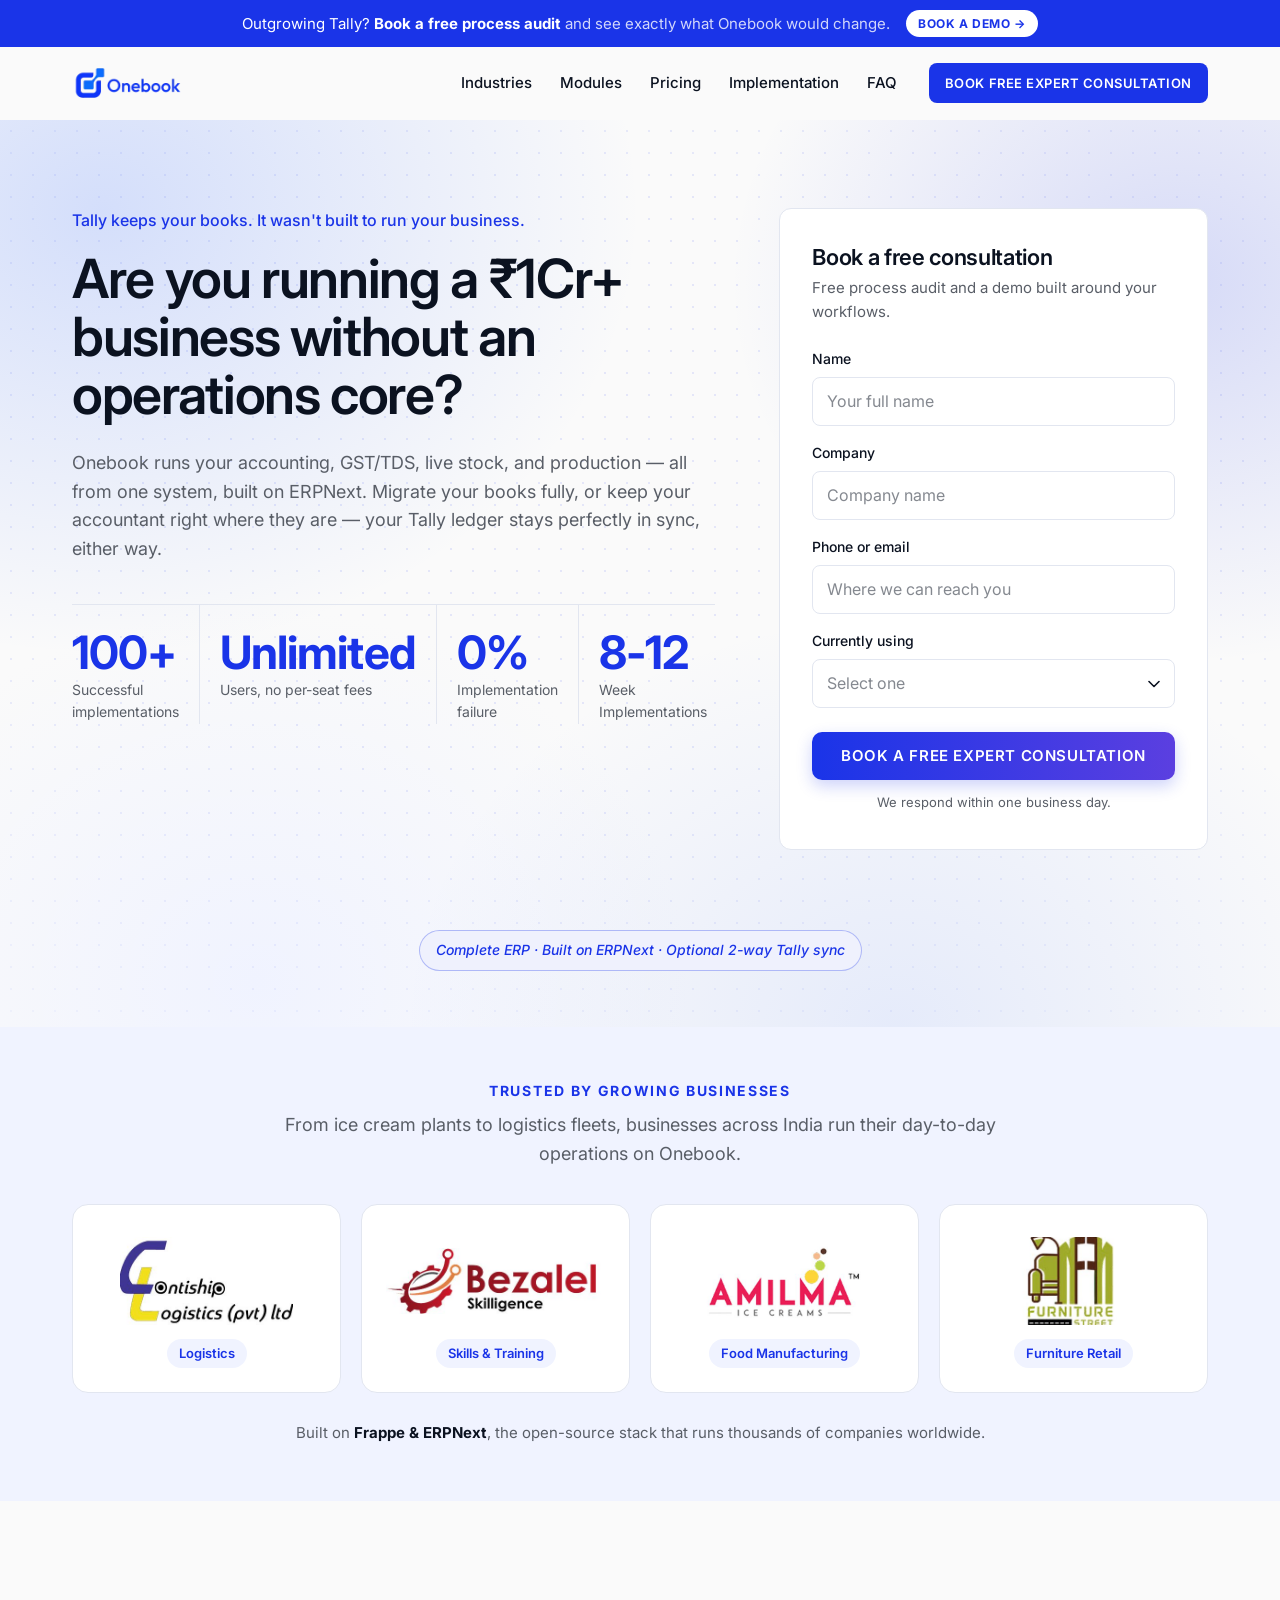
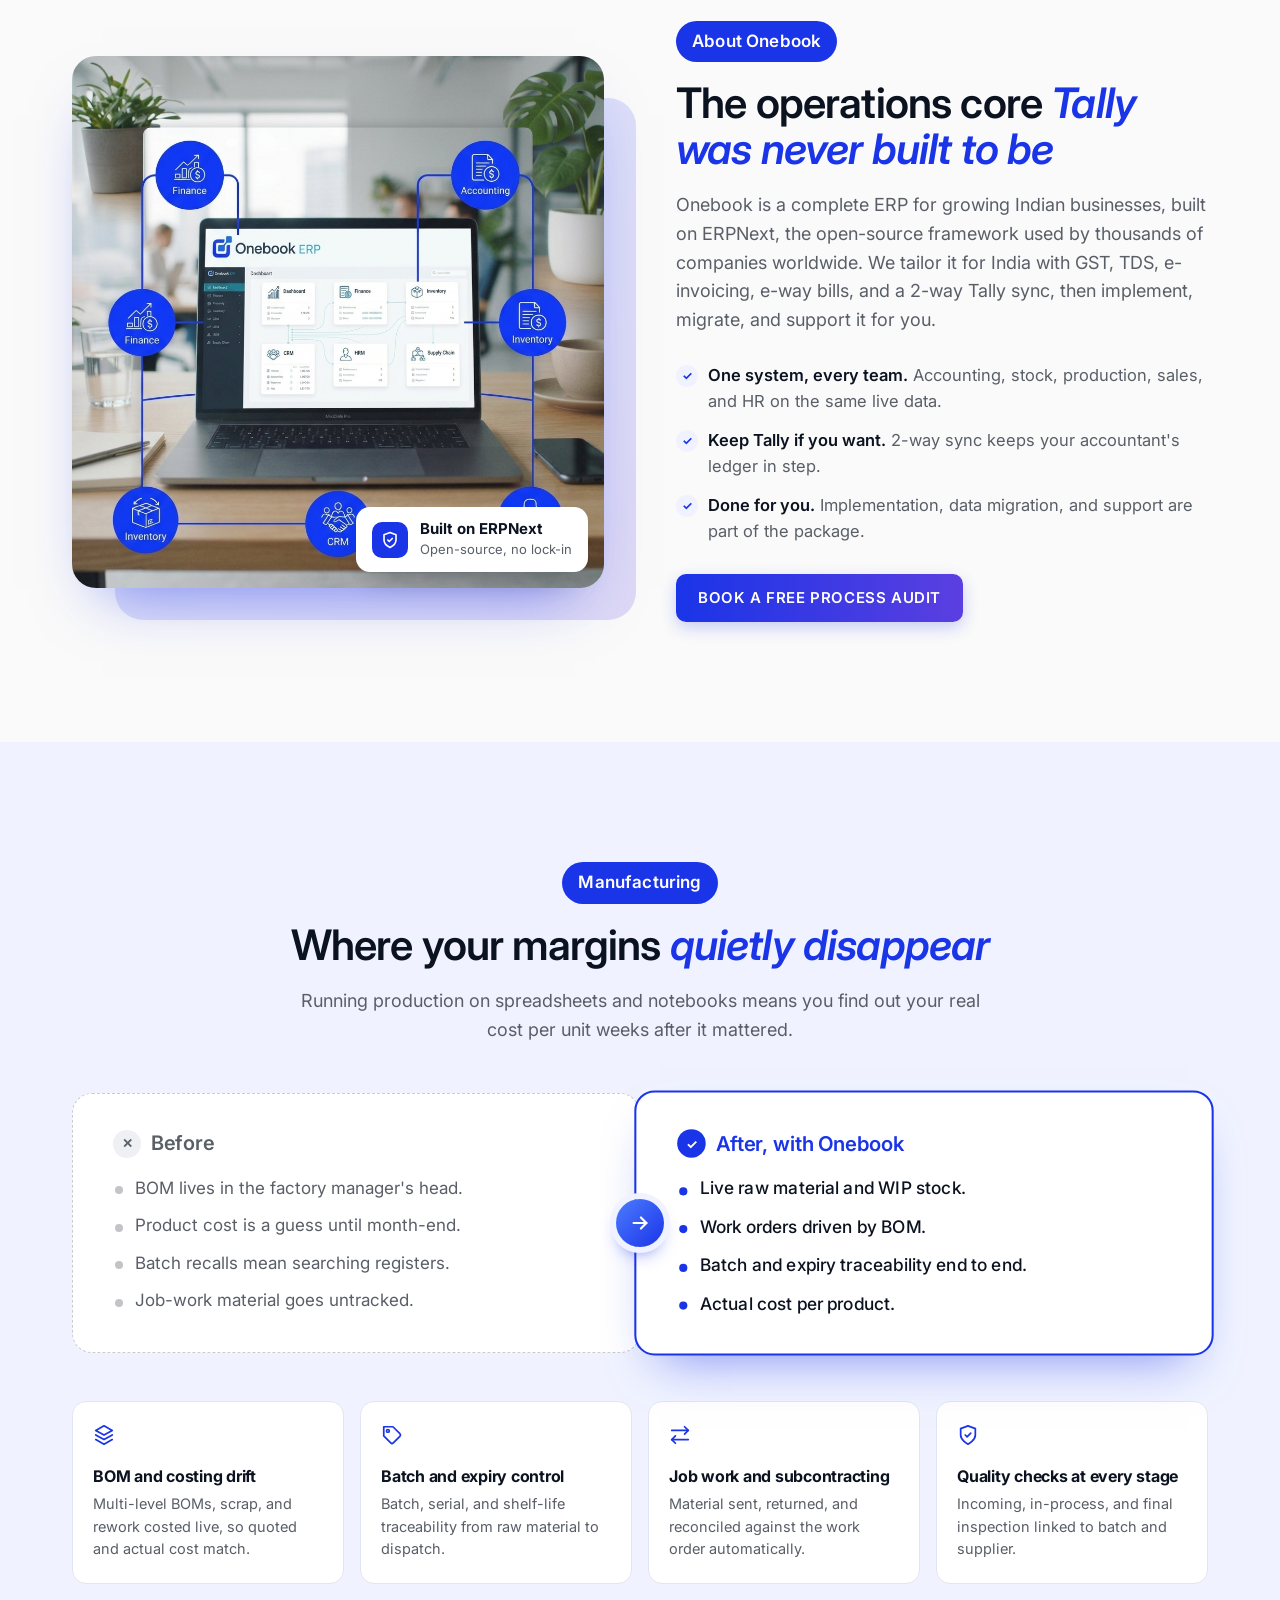
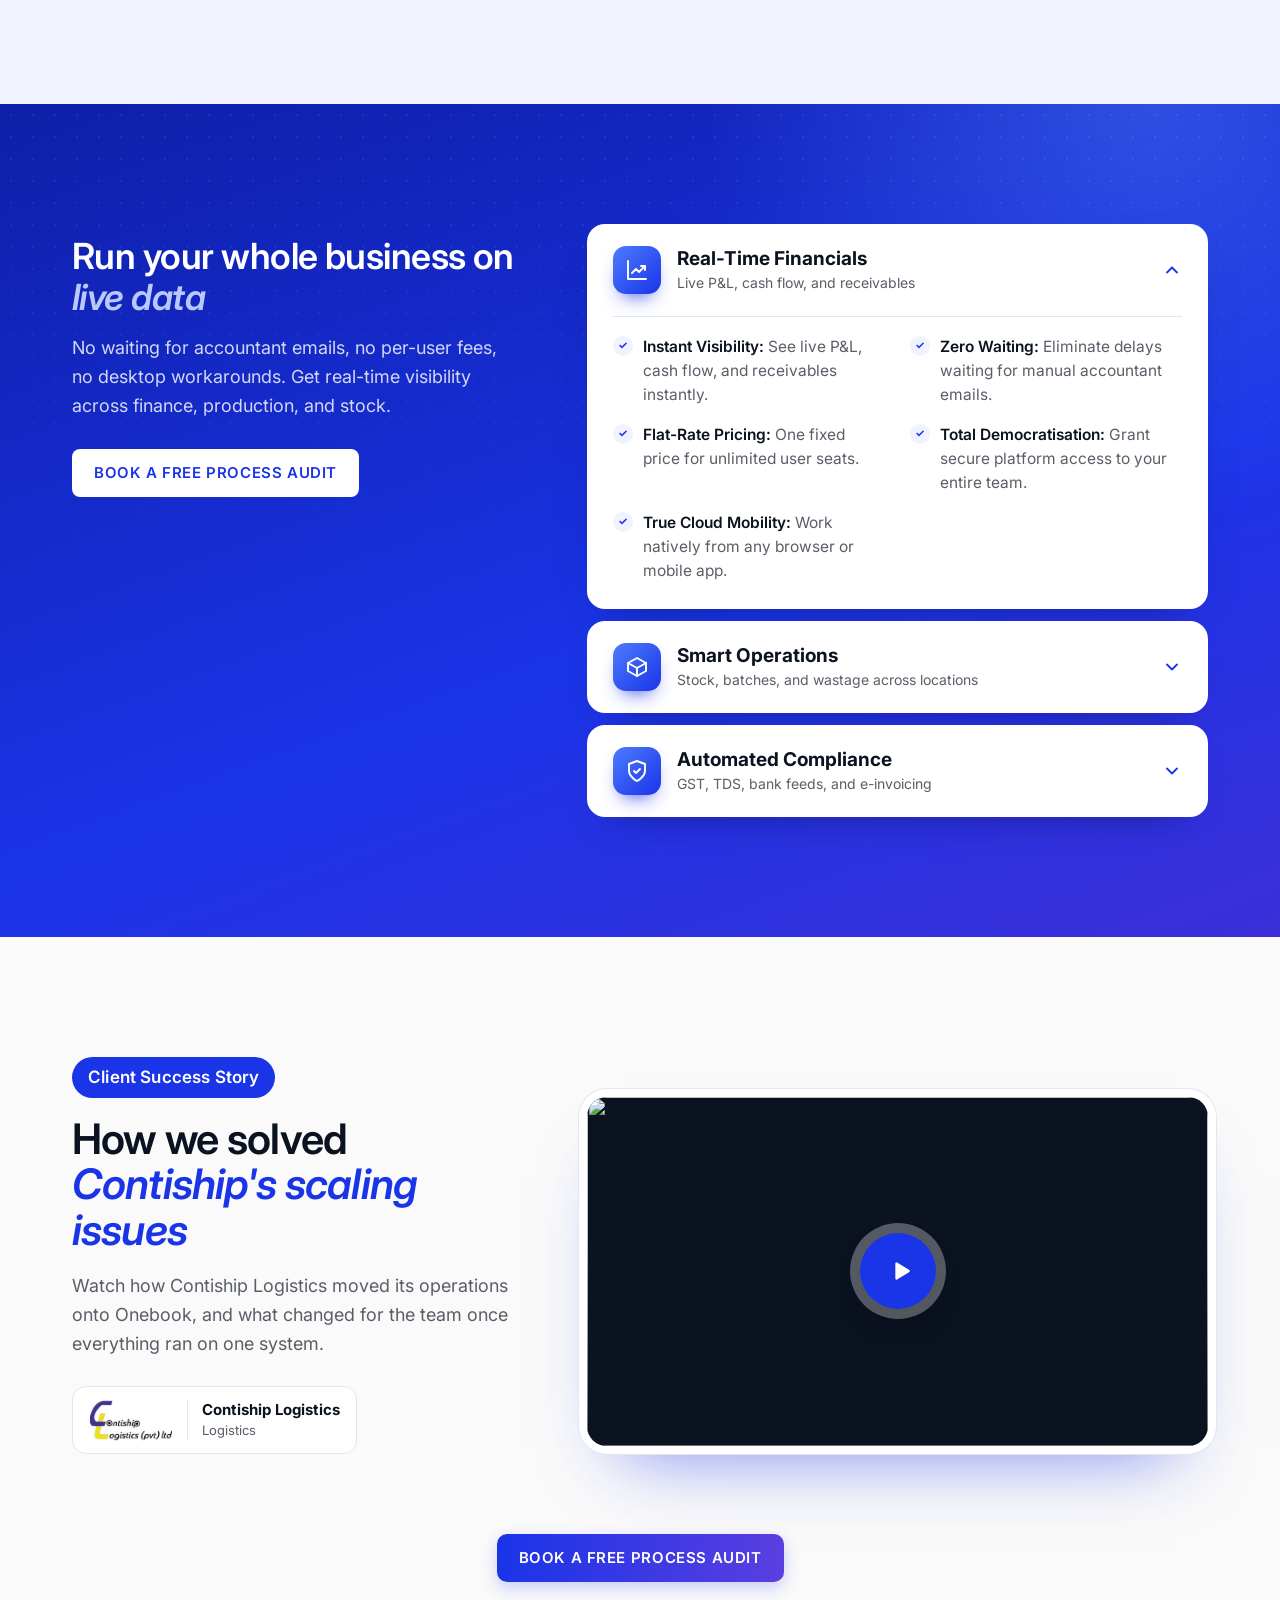
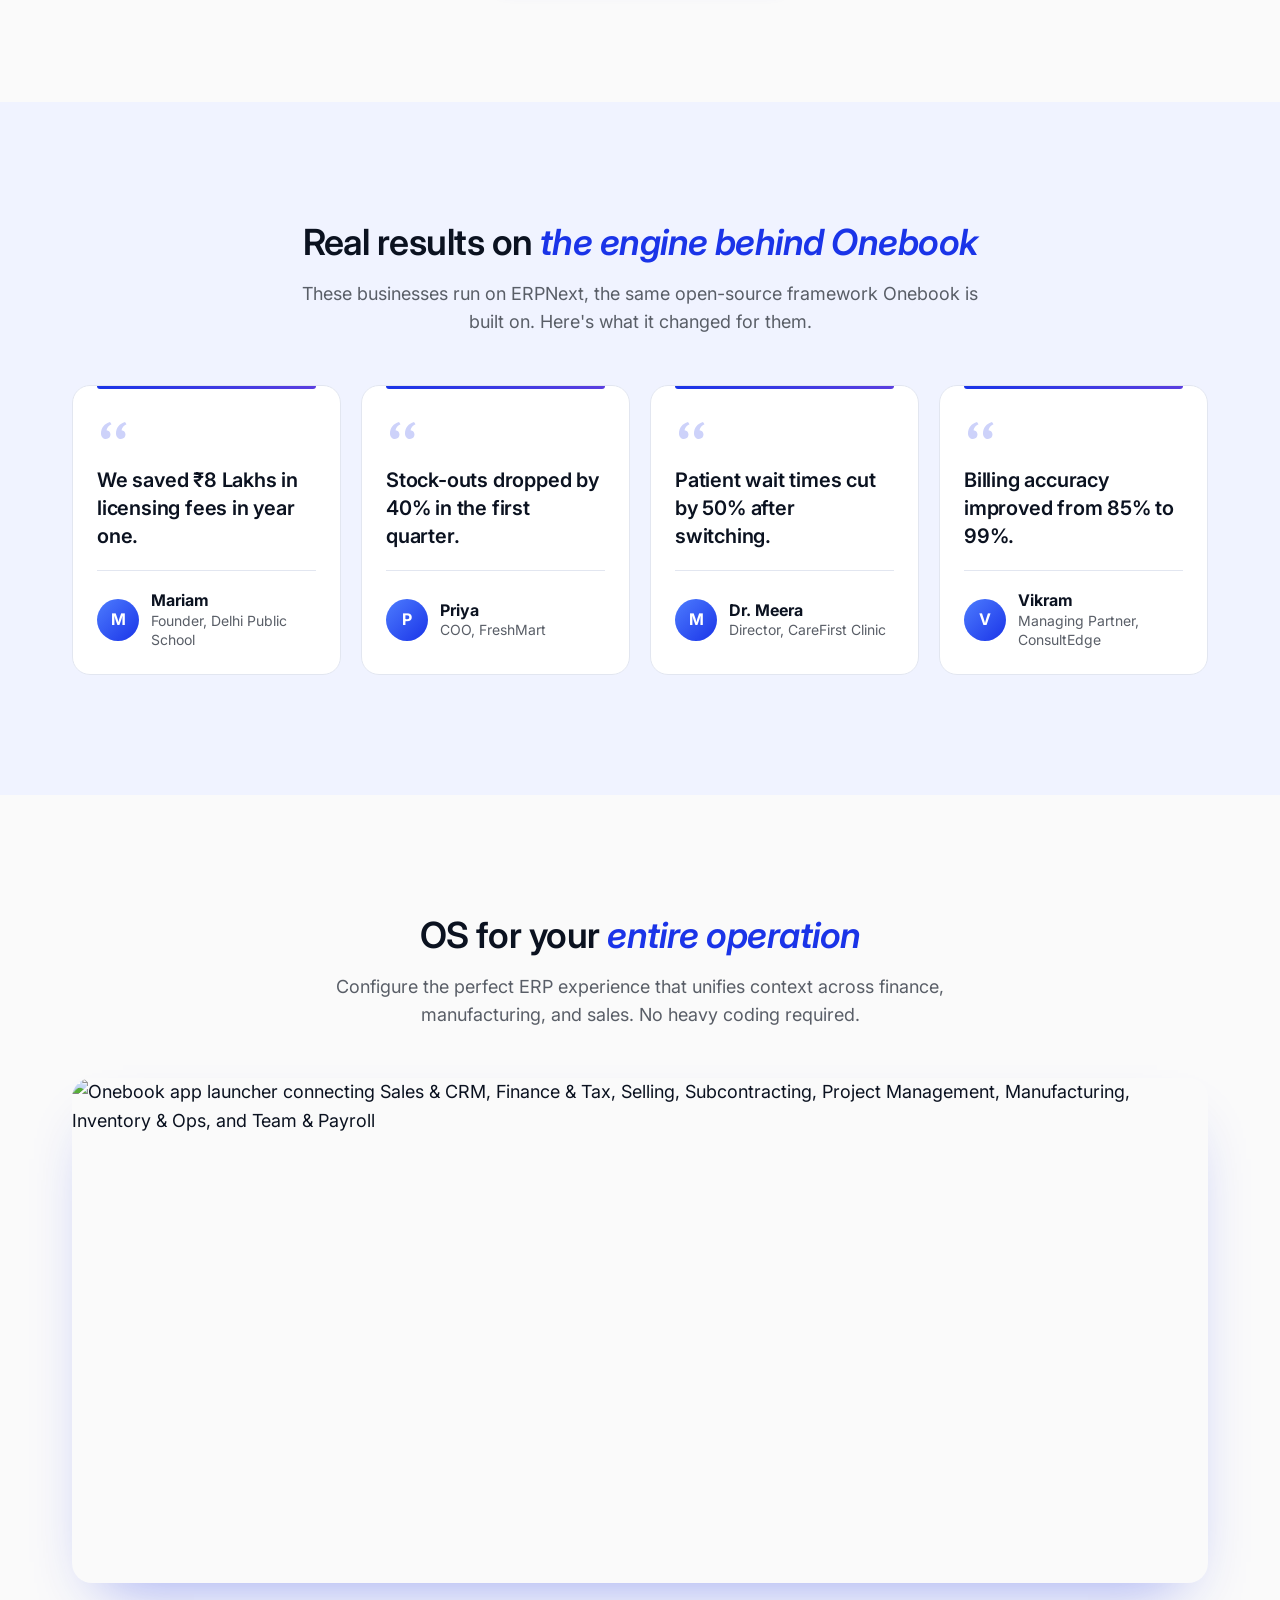
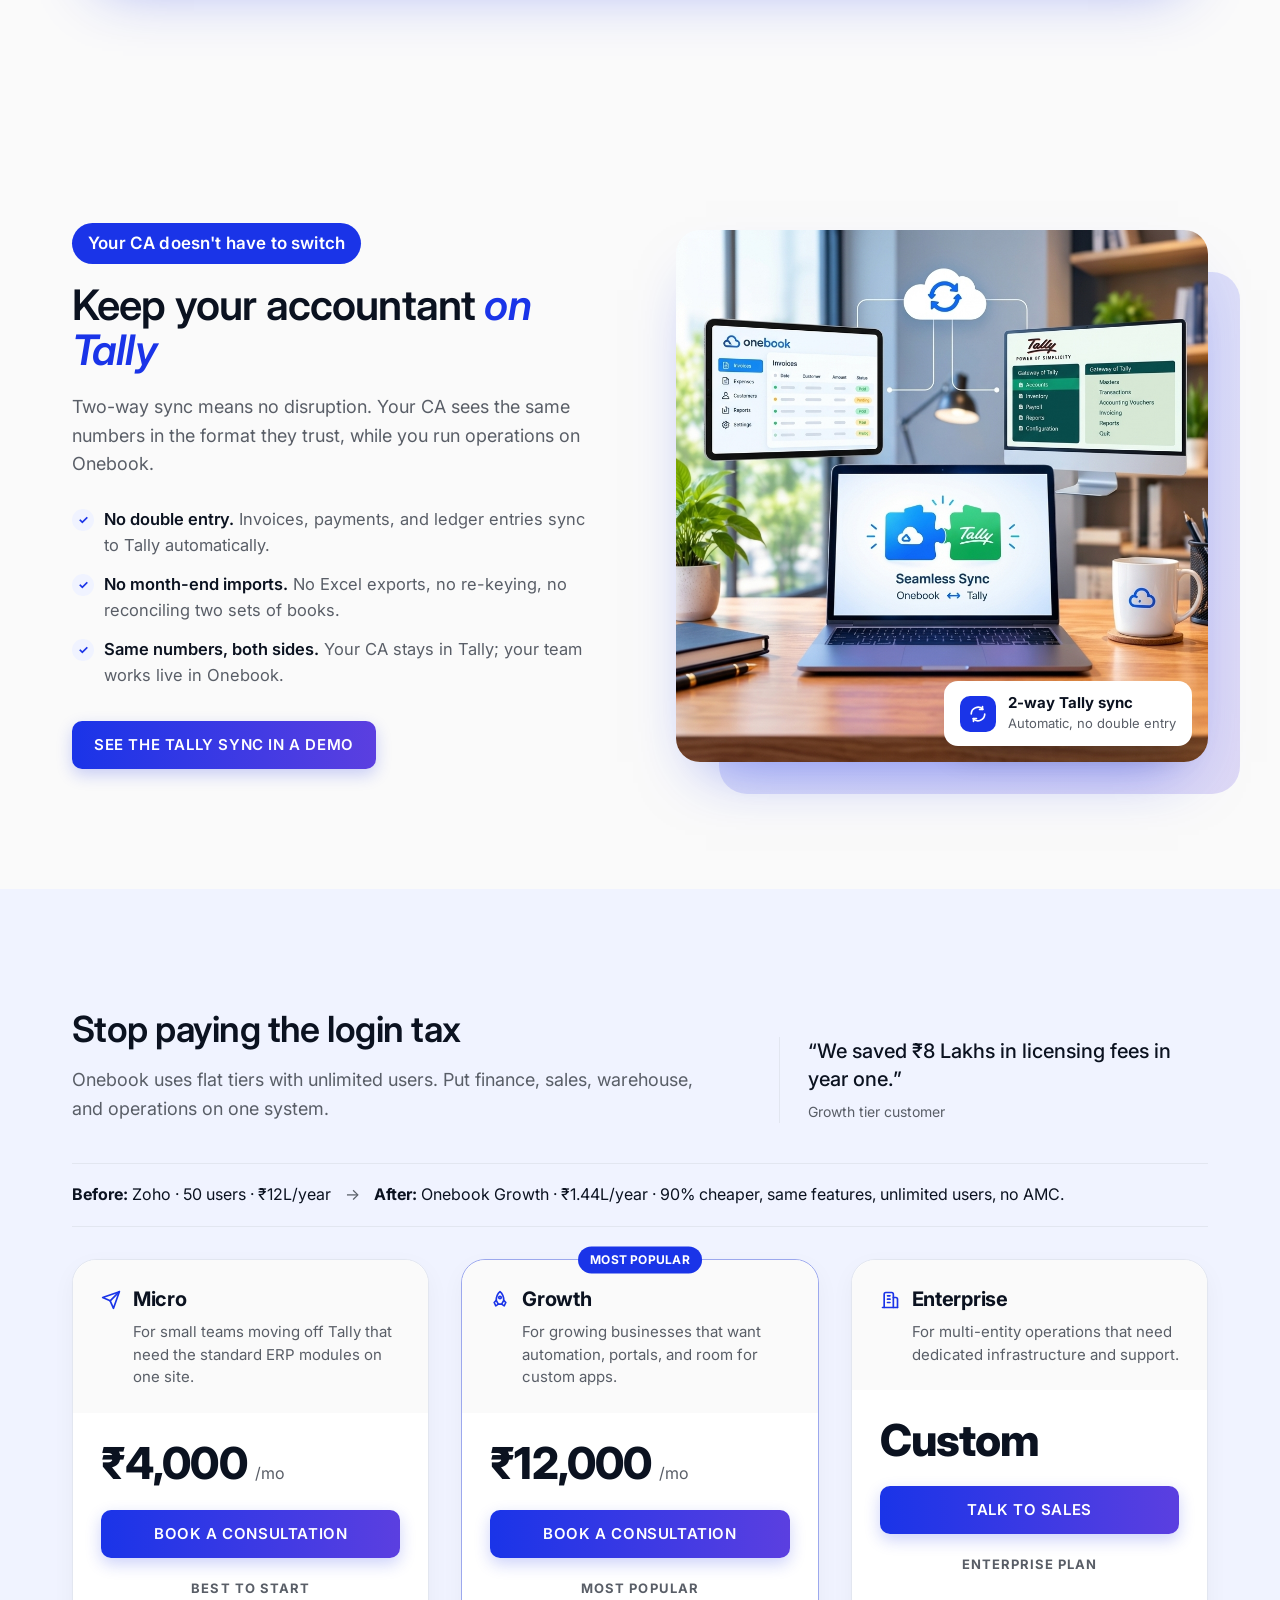
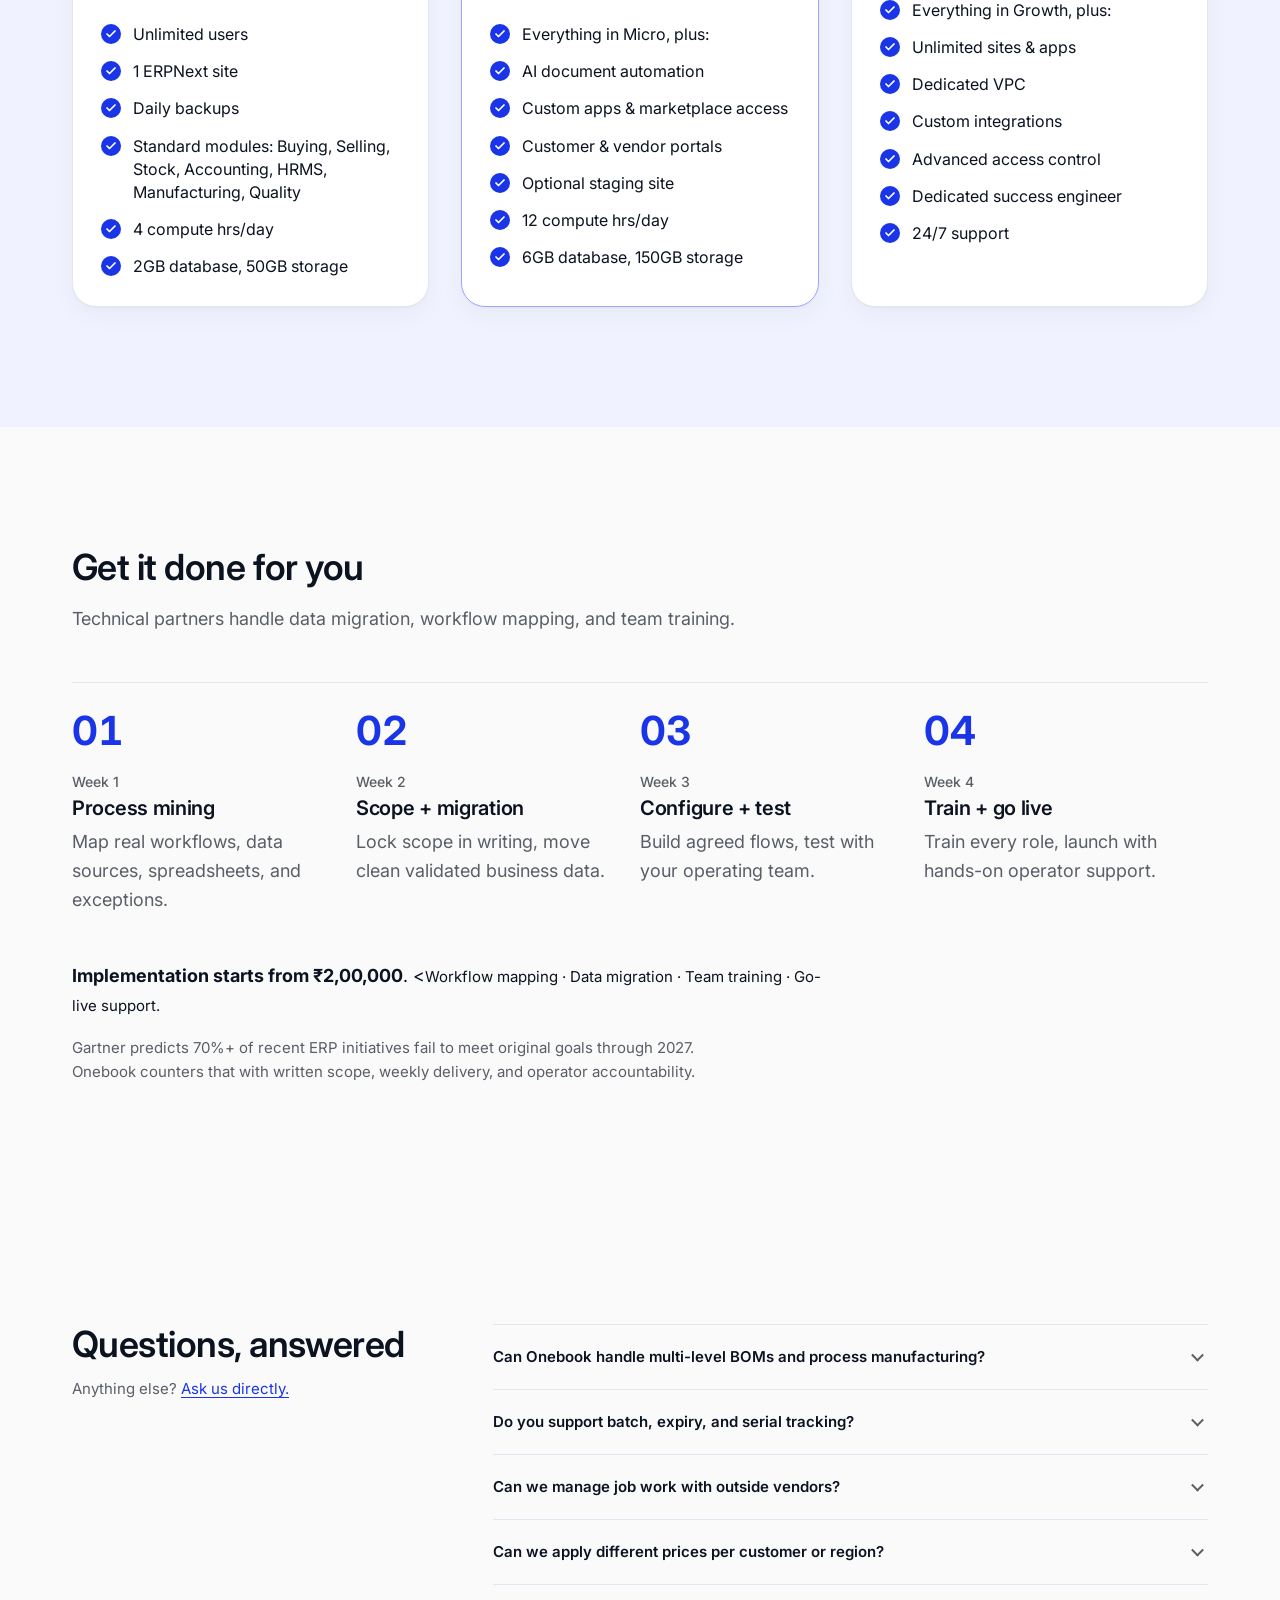
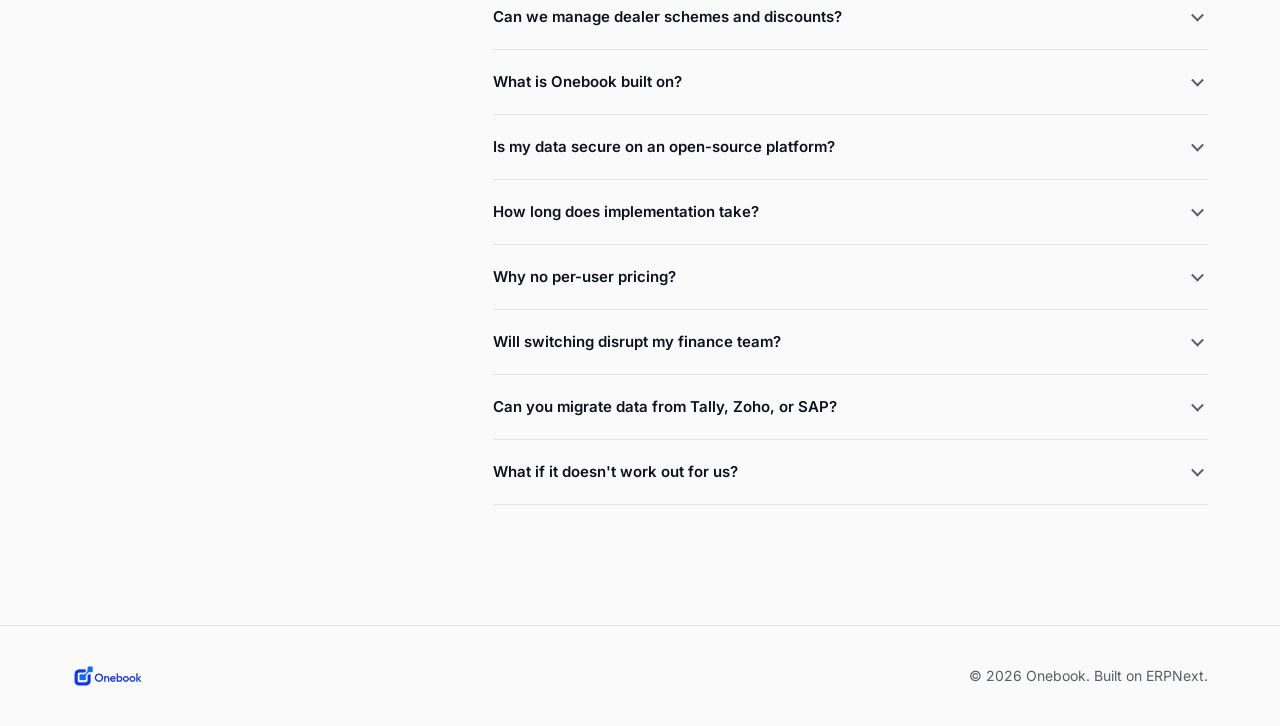
==== commit c0f23537: "content and image updated" ====
--- a/lp/switch-from-tally/index.html
+++ b/lp/switch-from-tally/index.html
@@ -297,8 +297,8 @@
   <section class="testimonials section-alt" aria-labelledby="more-title">
     <div class="container">
       <div class="section-head t-head">
-        <h2 id="more-title" class="section-title">What our customers <em>say</em></h2>
-        <p class="lede">Teams that moved their operations onto Onebook, in their own words.</p>
+        <h2 id="more-title" class="section-title">Real results on <em>the engine behind Onebook</em></h2>
+        <p class="lede">These businesses run on ERPNext, the same open-source framework Onebook is built on. Here's what it changed for them.</p>
       </div>
       <div class="t-grid">
         <figure class="t-card">
@@ -339,7 +339,7 @@
         <h2 id="modules-title" class="section-title">OS for your <em>entire operation</em></h2>
         <p class="lede">Configure the perfect ERP experience that unifies context across finance, manufacturing, and sales. No heavy coding required.</p>
       </div>
-      <img class="os-shot" src="../../assets/img/onebook-apps.png" alt="Onebook app launcher connecting Sales &amp; CRM, Finance &amp; Tax, Selling, Subcontracting, Project Management, Manufacturing, Inventory &amp; Ops, and Team &amp; Payroll" width="1200" height="533" loading="lazy" />
+      <img class="os-shot" src="../../assets/img/onebook-apps.jpg" alt="Onebook app launcher connecting Sales &amp; CRM, Finance &amp; Tax, Selling, Subcontracting, Project Management, Manufacturing, Inventory &amp; Ops, and Team &amp; Payroll" width="1200" height="533" loading="lazy" />
     </div>
   </section>
 
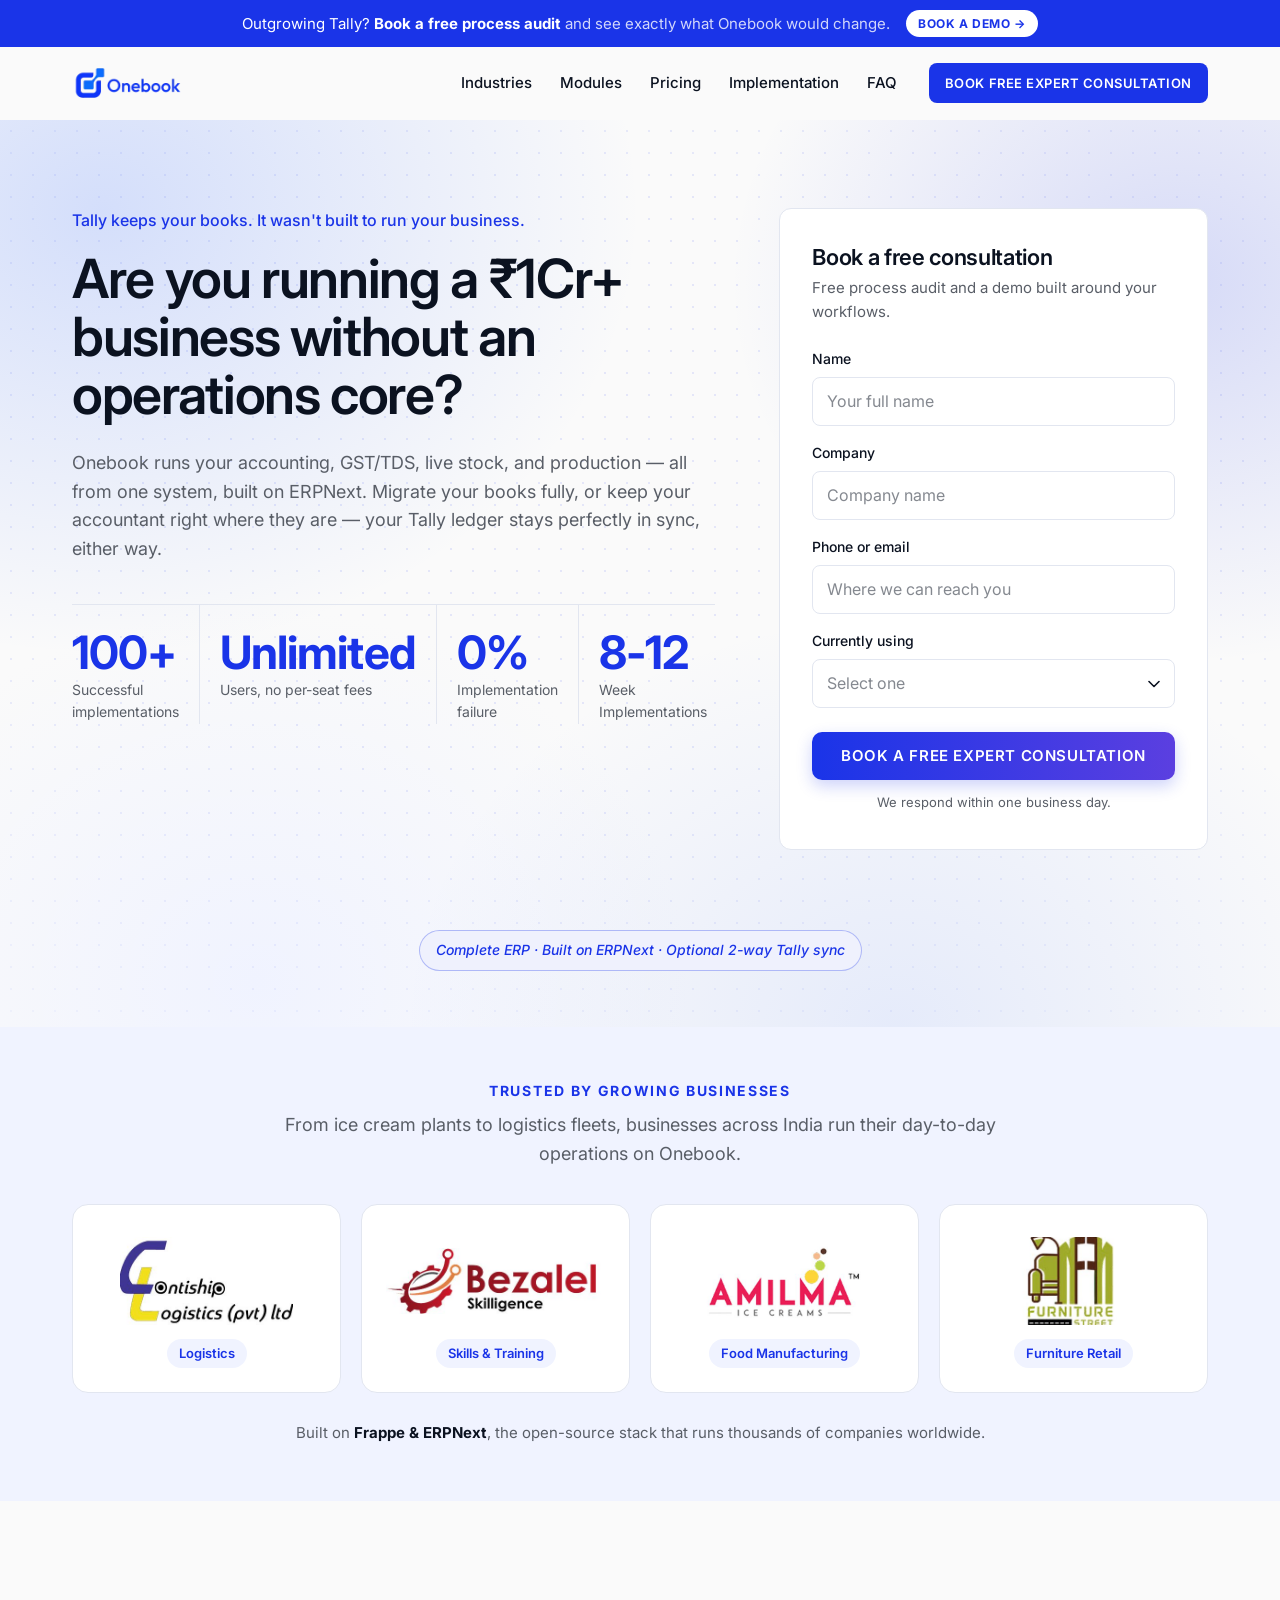
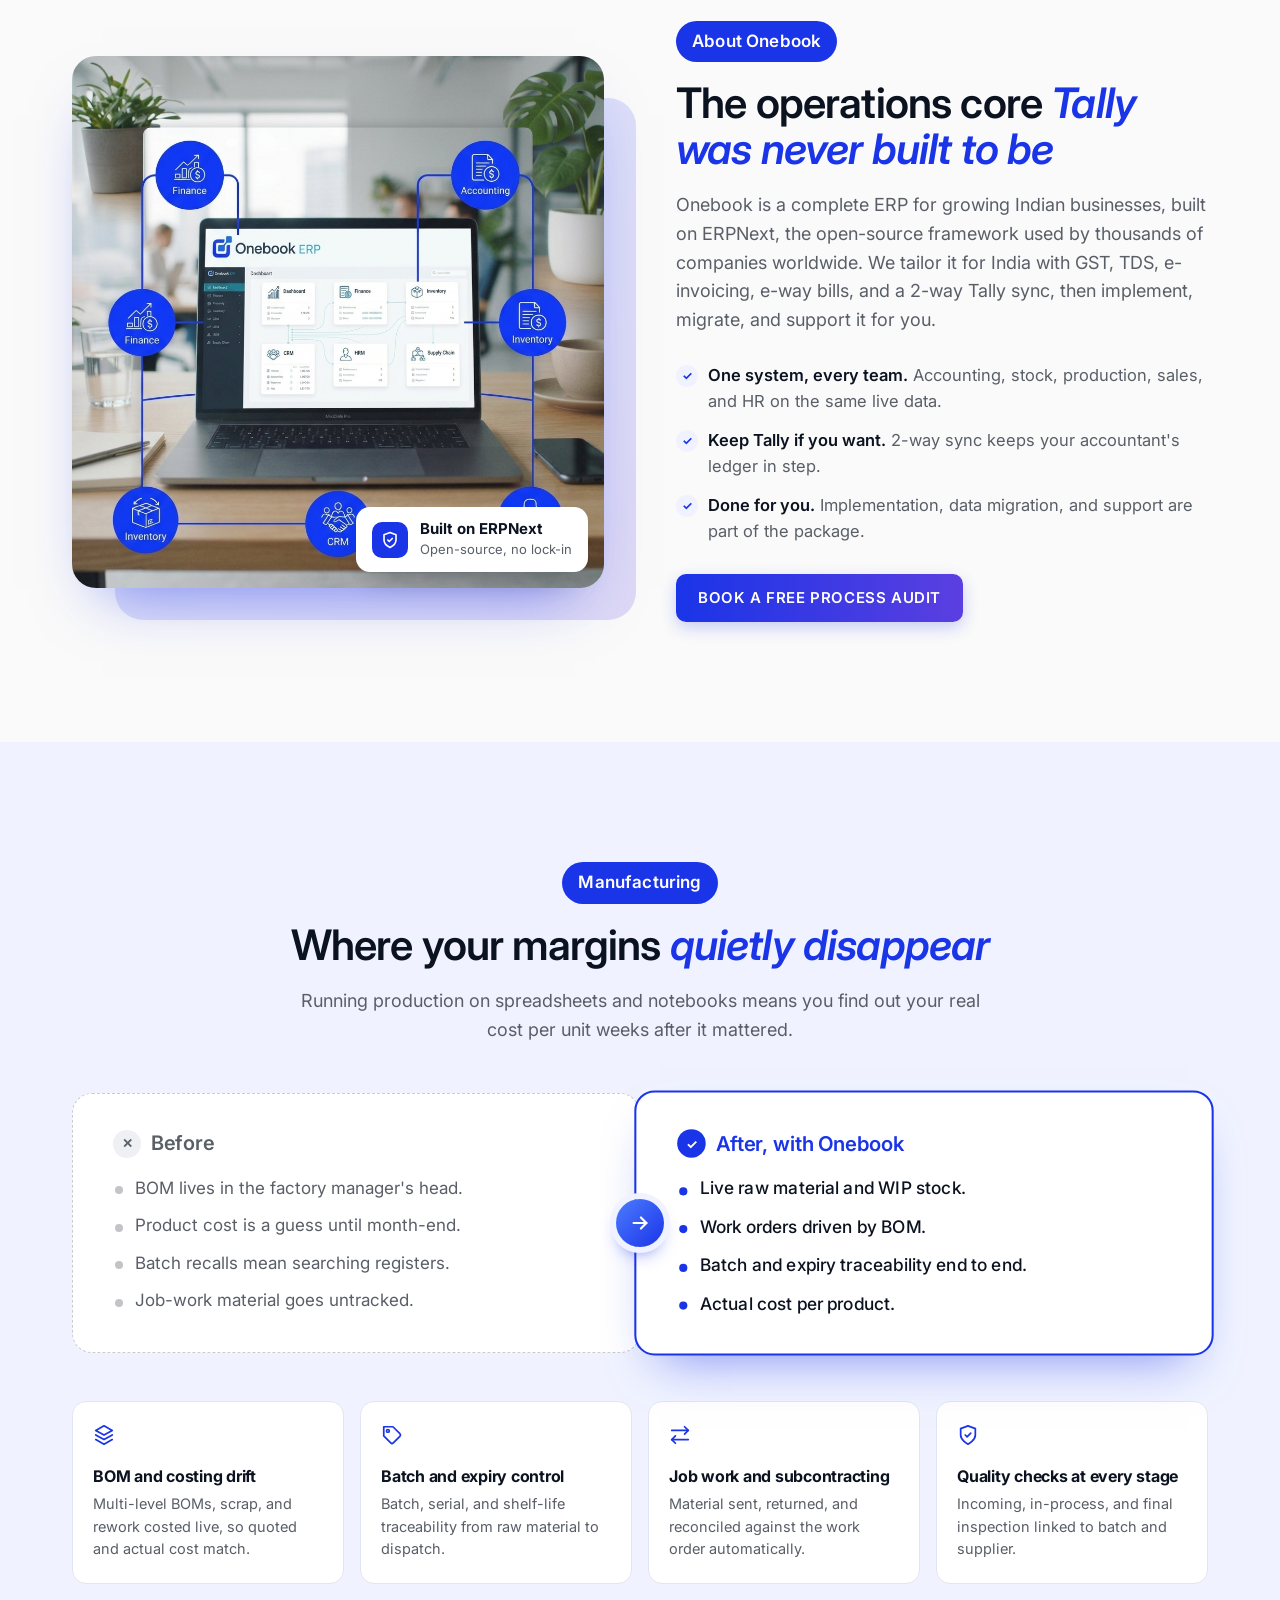
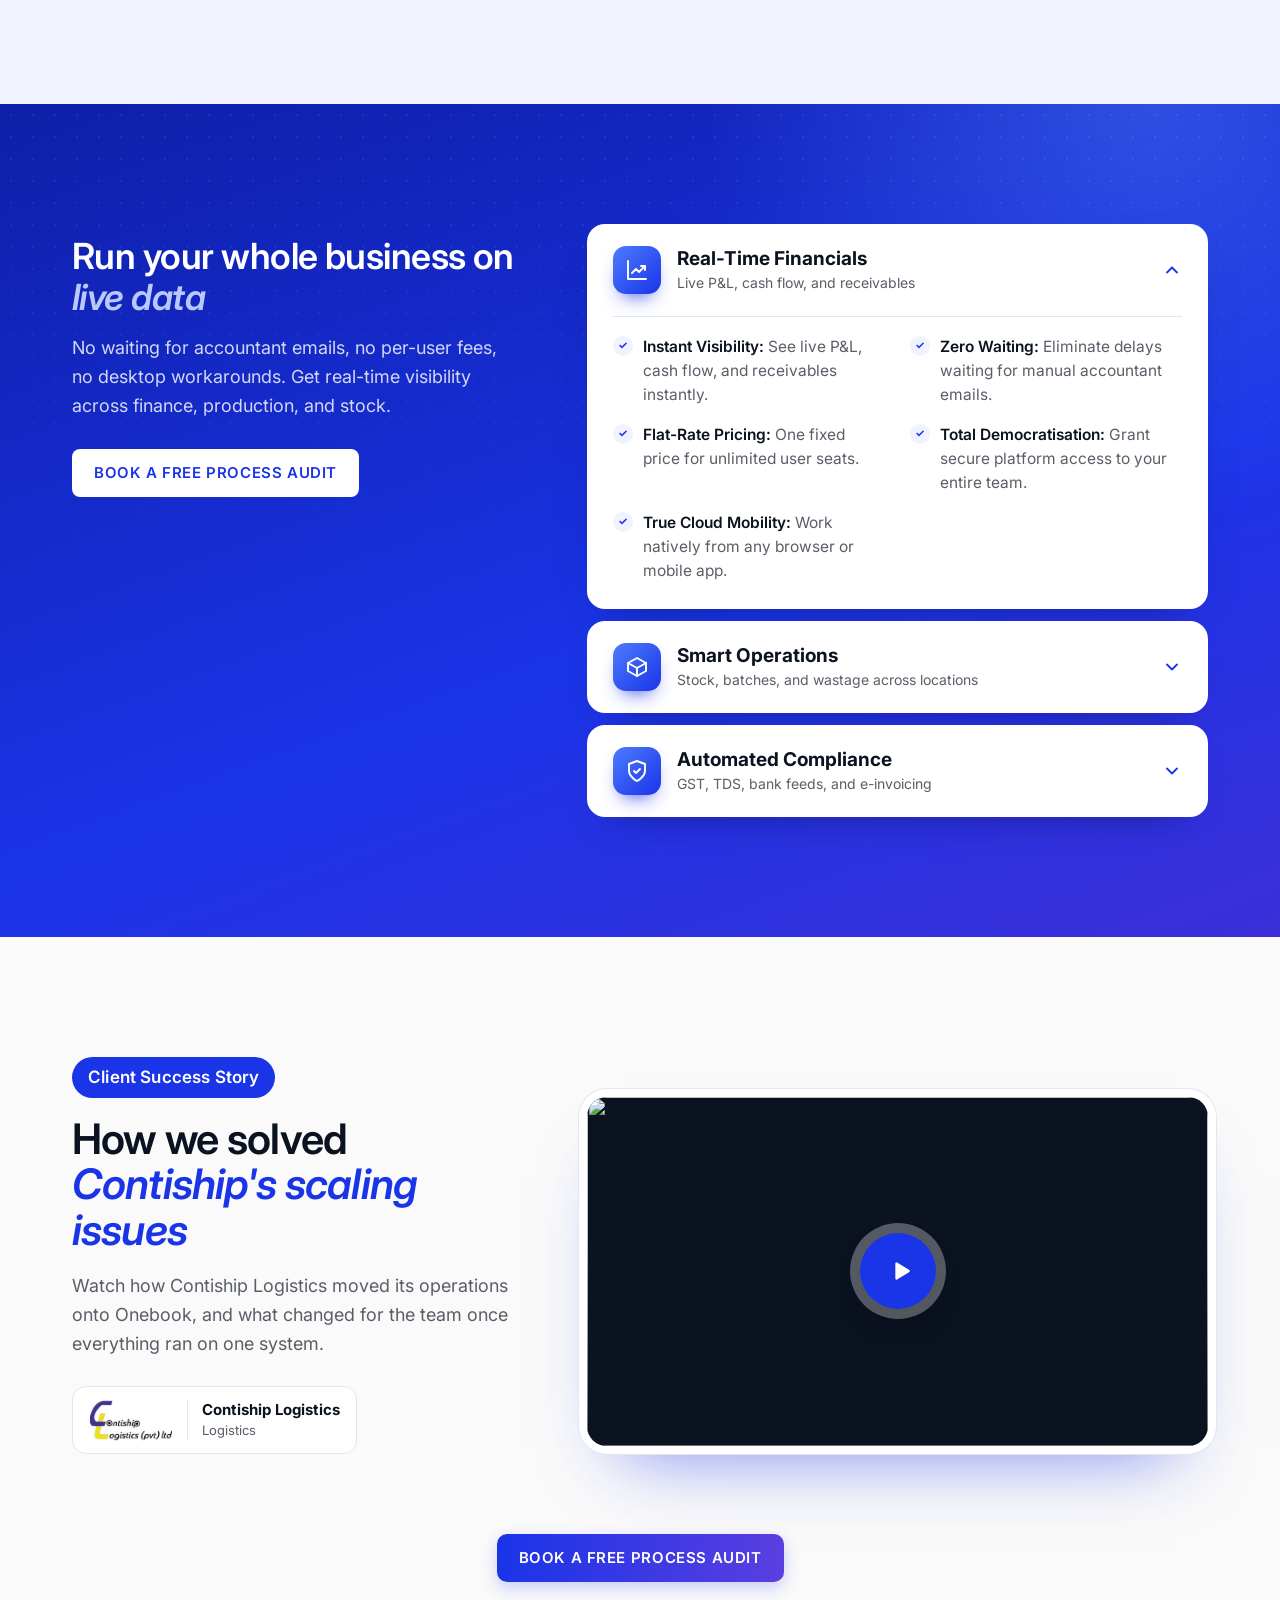
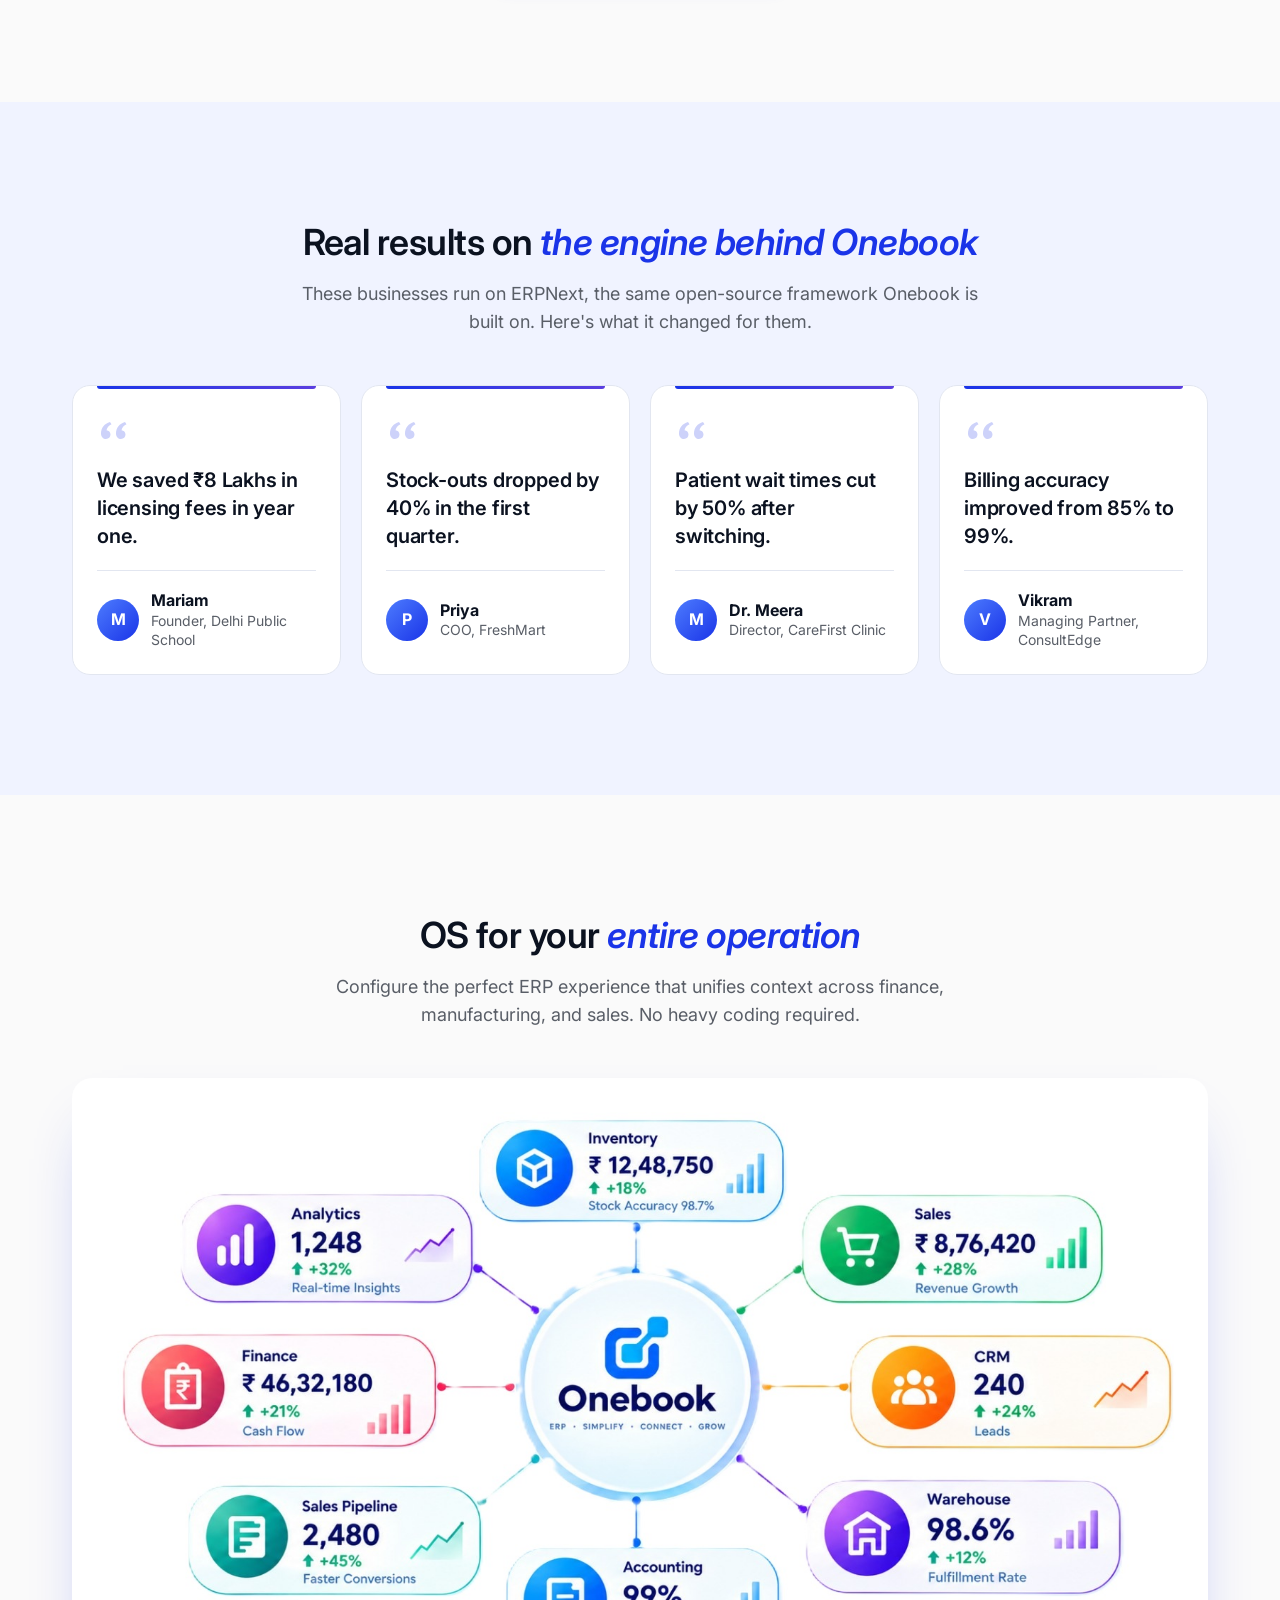
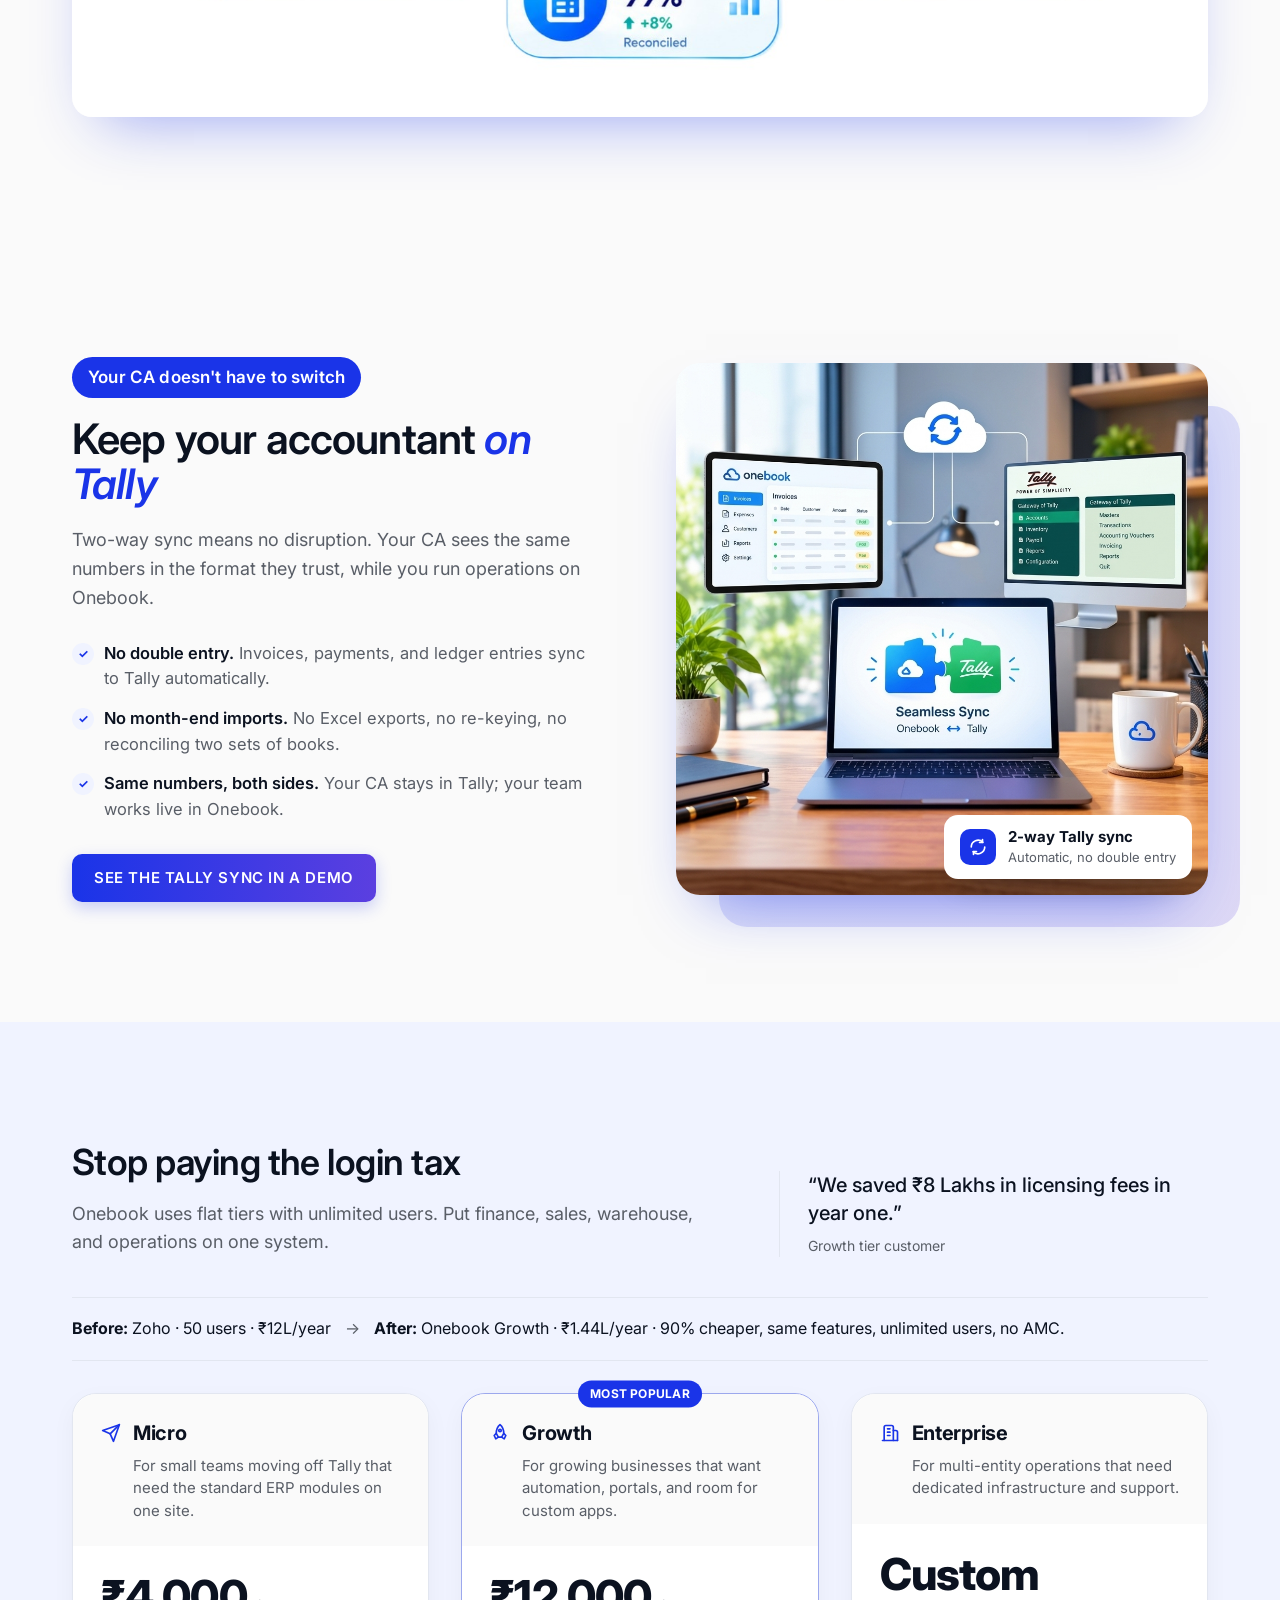
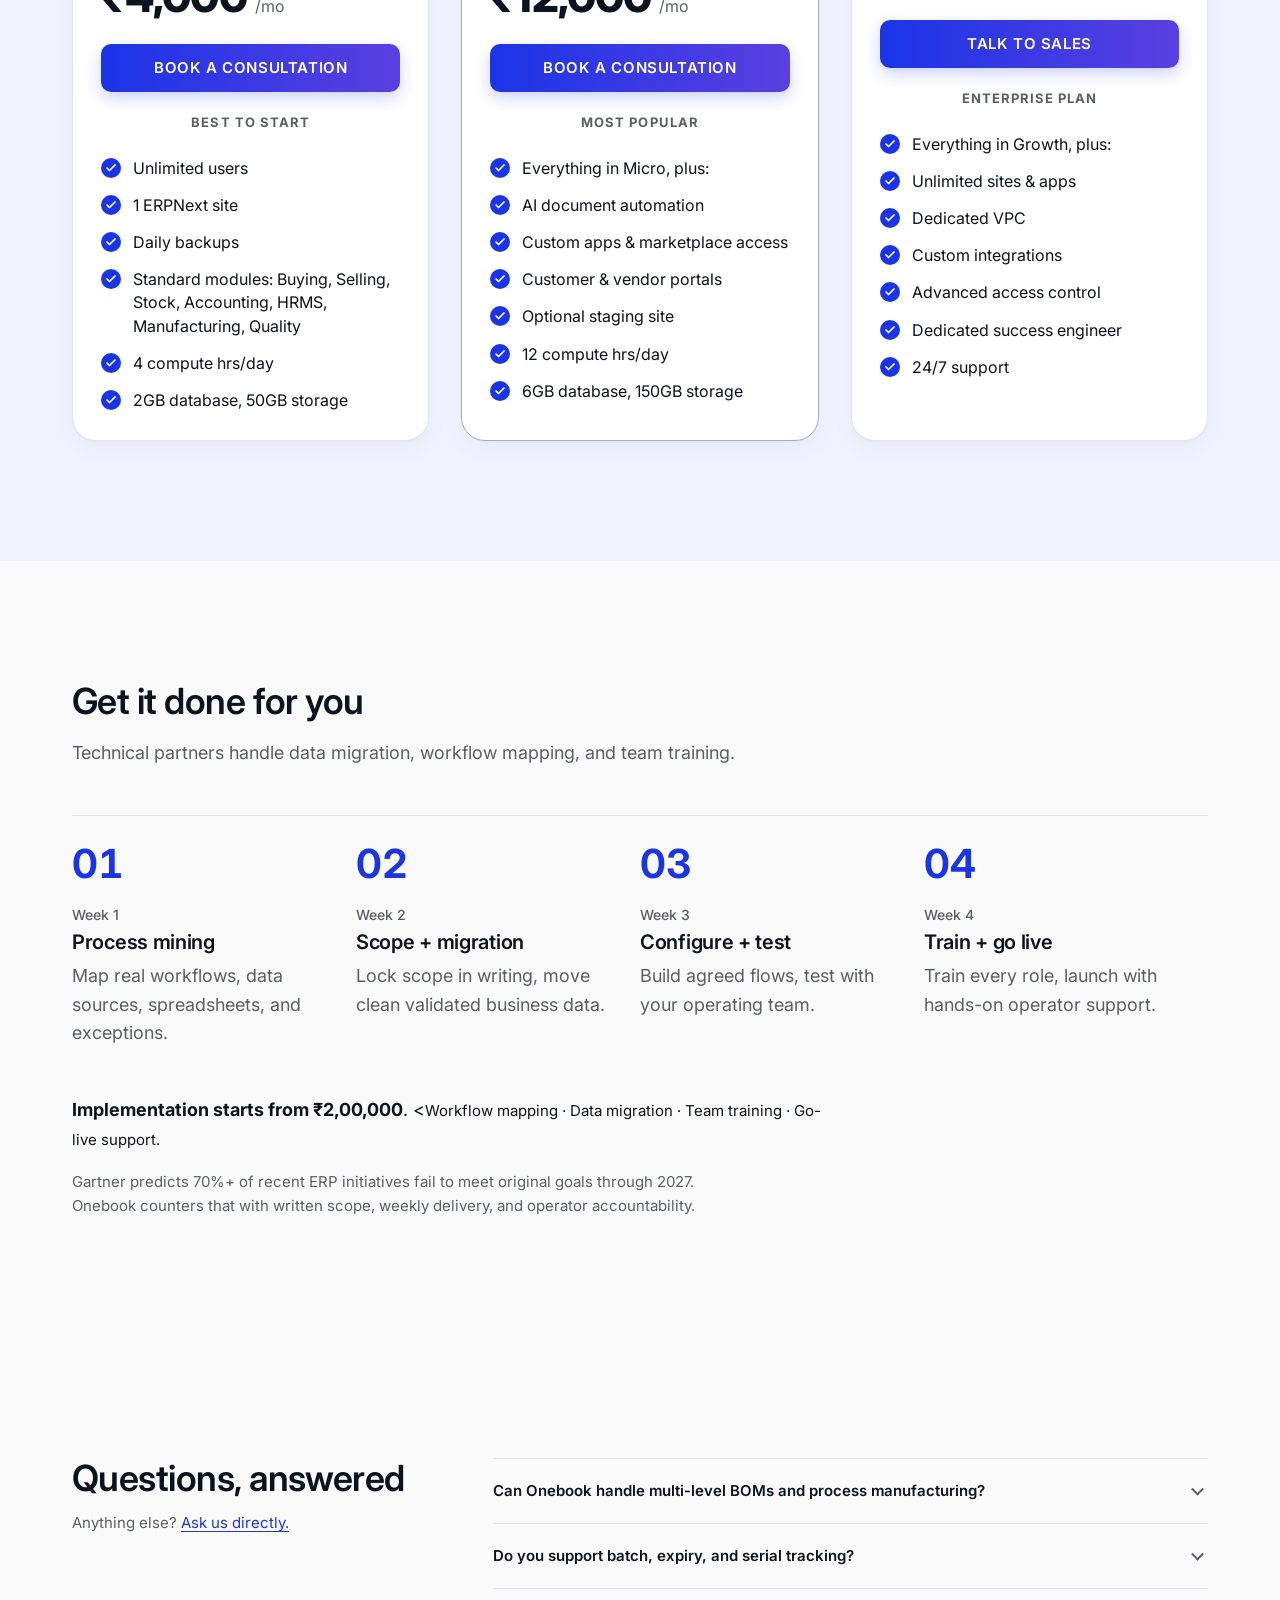
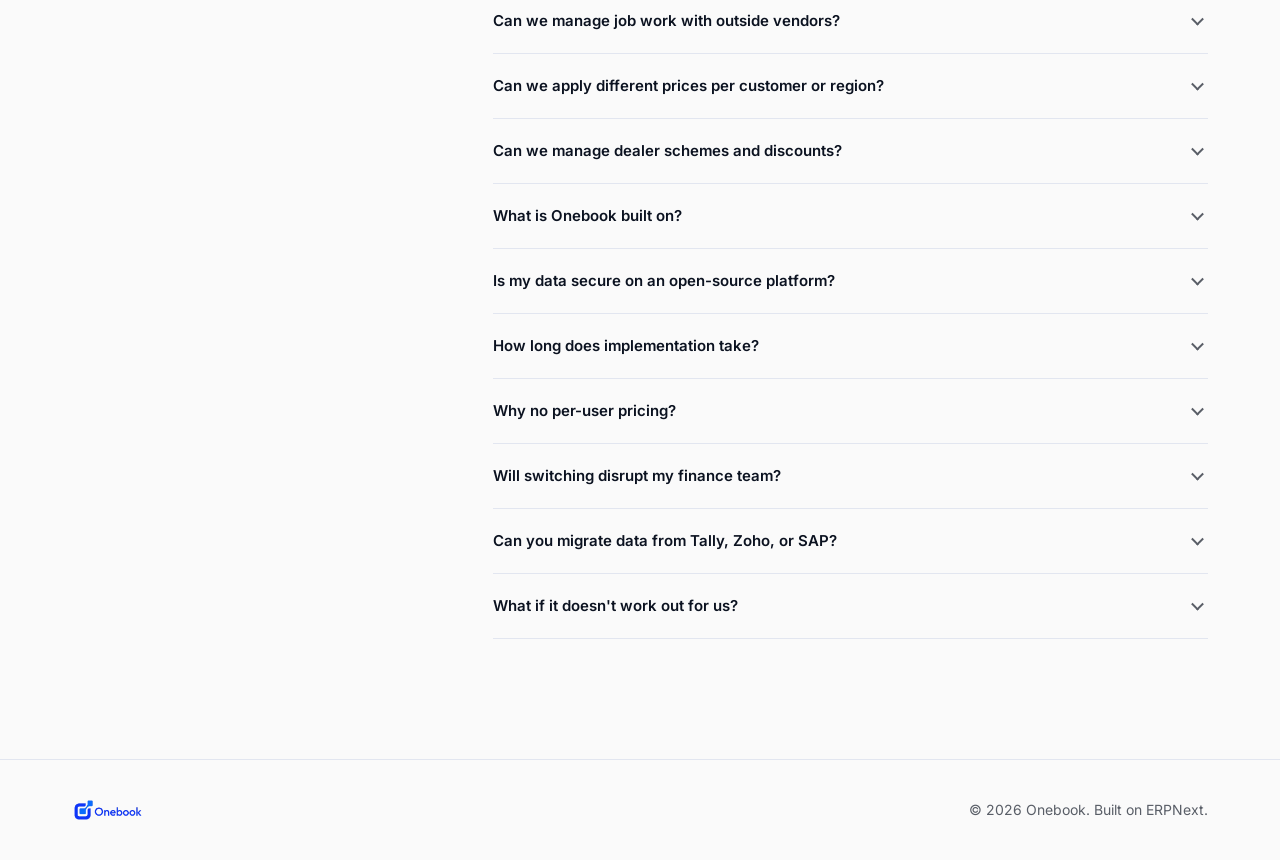
==== commit ce06ac9b: "img-rename" ====
--- a/lp/switch-from-tally/index.html
+++ b/lp/switch-from-tally/index.html
@@ -339,7 +339,7 @@
         <h2 id="modules-title" class="section-title">OS for your <em>entire operation</em></h2>
         <p class="lede">Configure the perfect ERP experience that unifies context across finance, manufacturing, and sales. No heavy coding required.</p>
       </div>
-      <img class="os-shot" src="../../assets/img/onebook-apps.jpg" alt="Onebook app launcher connecting Sales &amp; CRM, Finance &amp; Tax, Selling, Subcontracting, Project Management, Manufacturing, Inventory &amp; Ops, and Team &amp; Payroll" width="1200" height="533" loading="lazy" />
+      <img class="os-shot" src="../../assets/img/onebook-apps.jpeg" alt="Onebook app launcher connecting Sales &amp; CRM, Finance &amp; Tax, Selling, Subcontracting, Project Management, Manufacturing, Inventory &amp; Ops, and Team &amp; Payroll" width="1200" height="533" loading="lazy" />
     </div>
   </section>
 
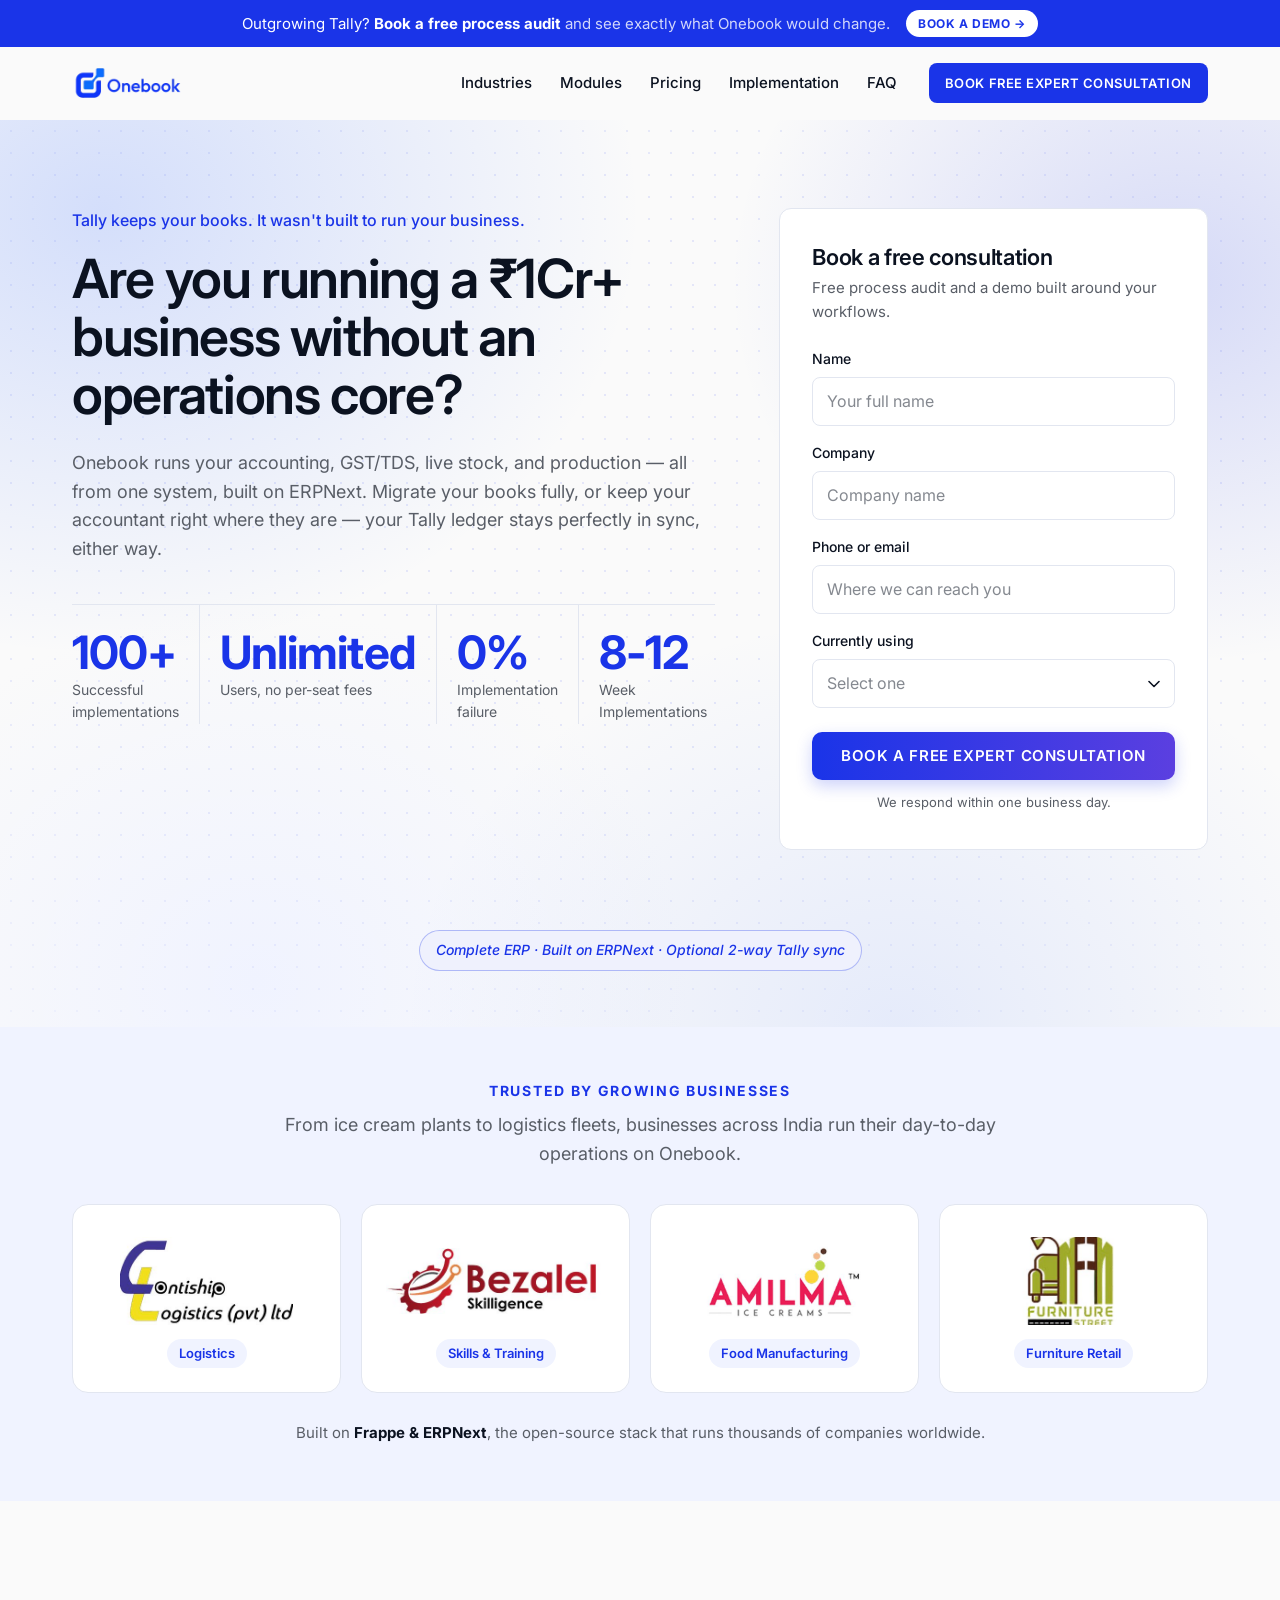
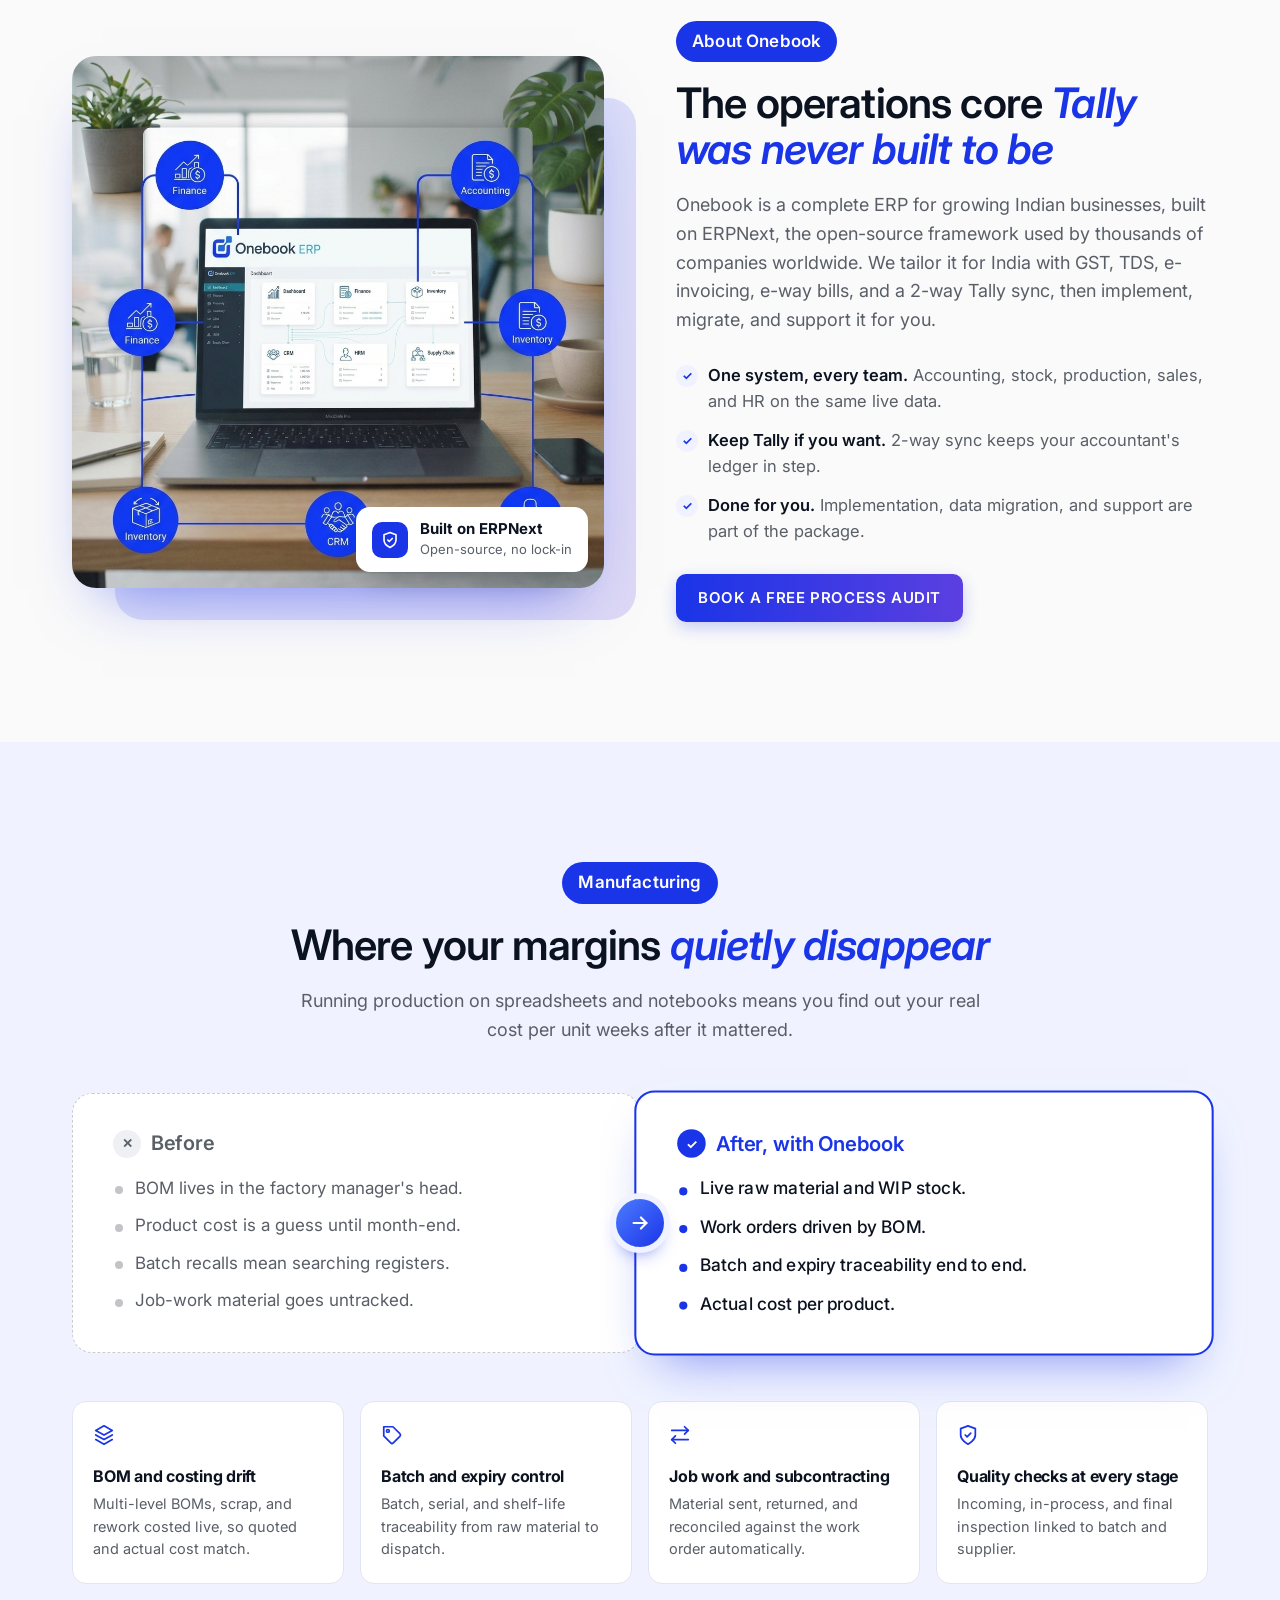
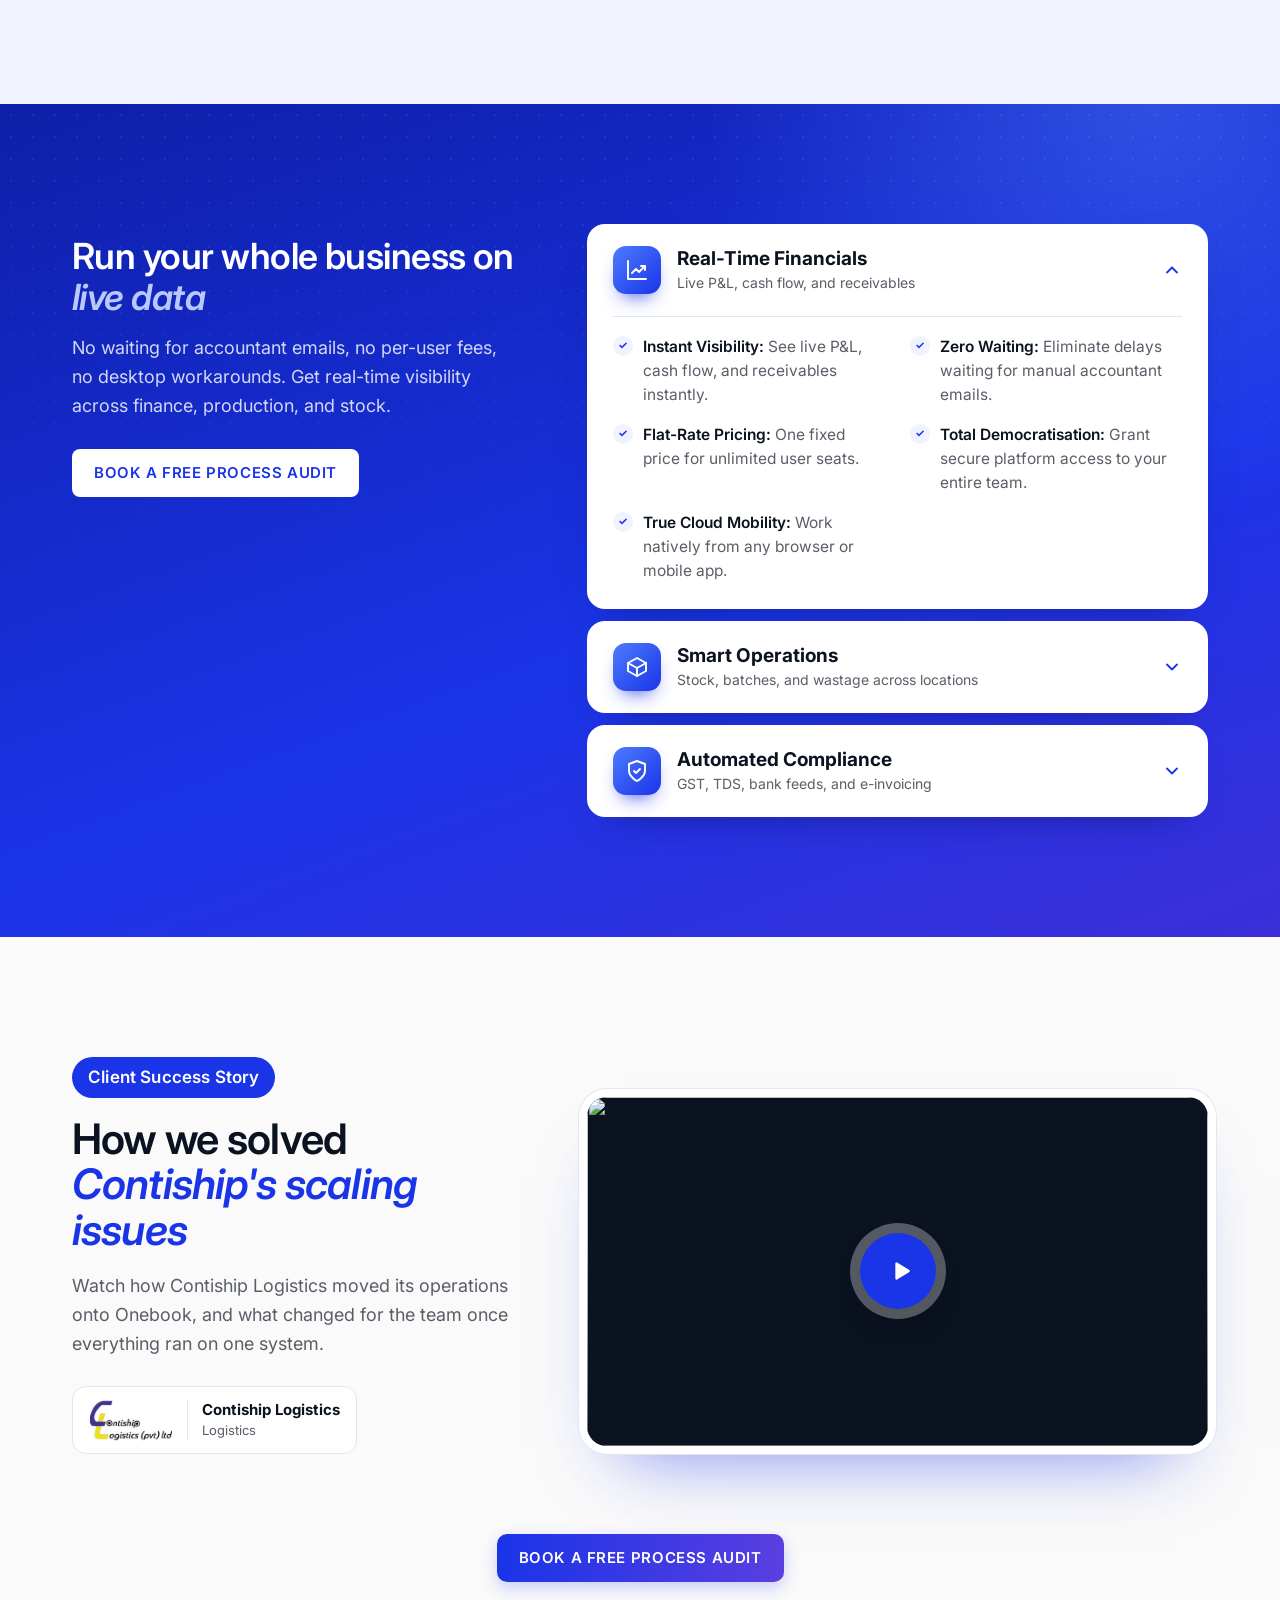
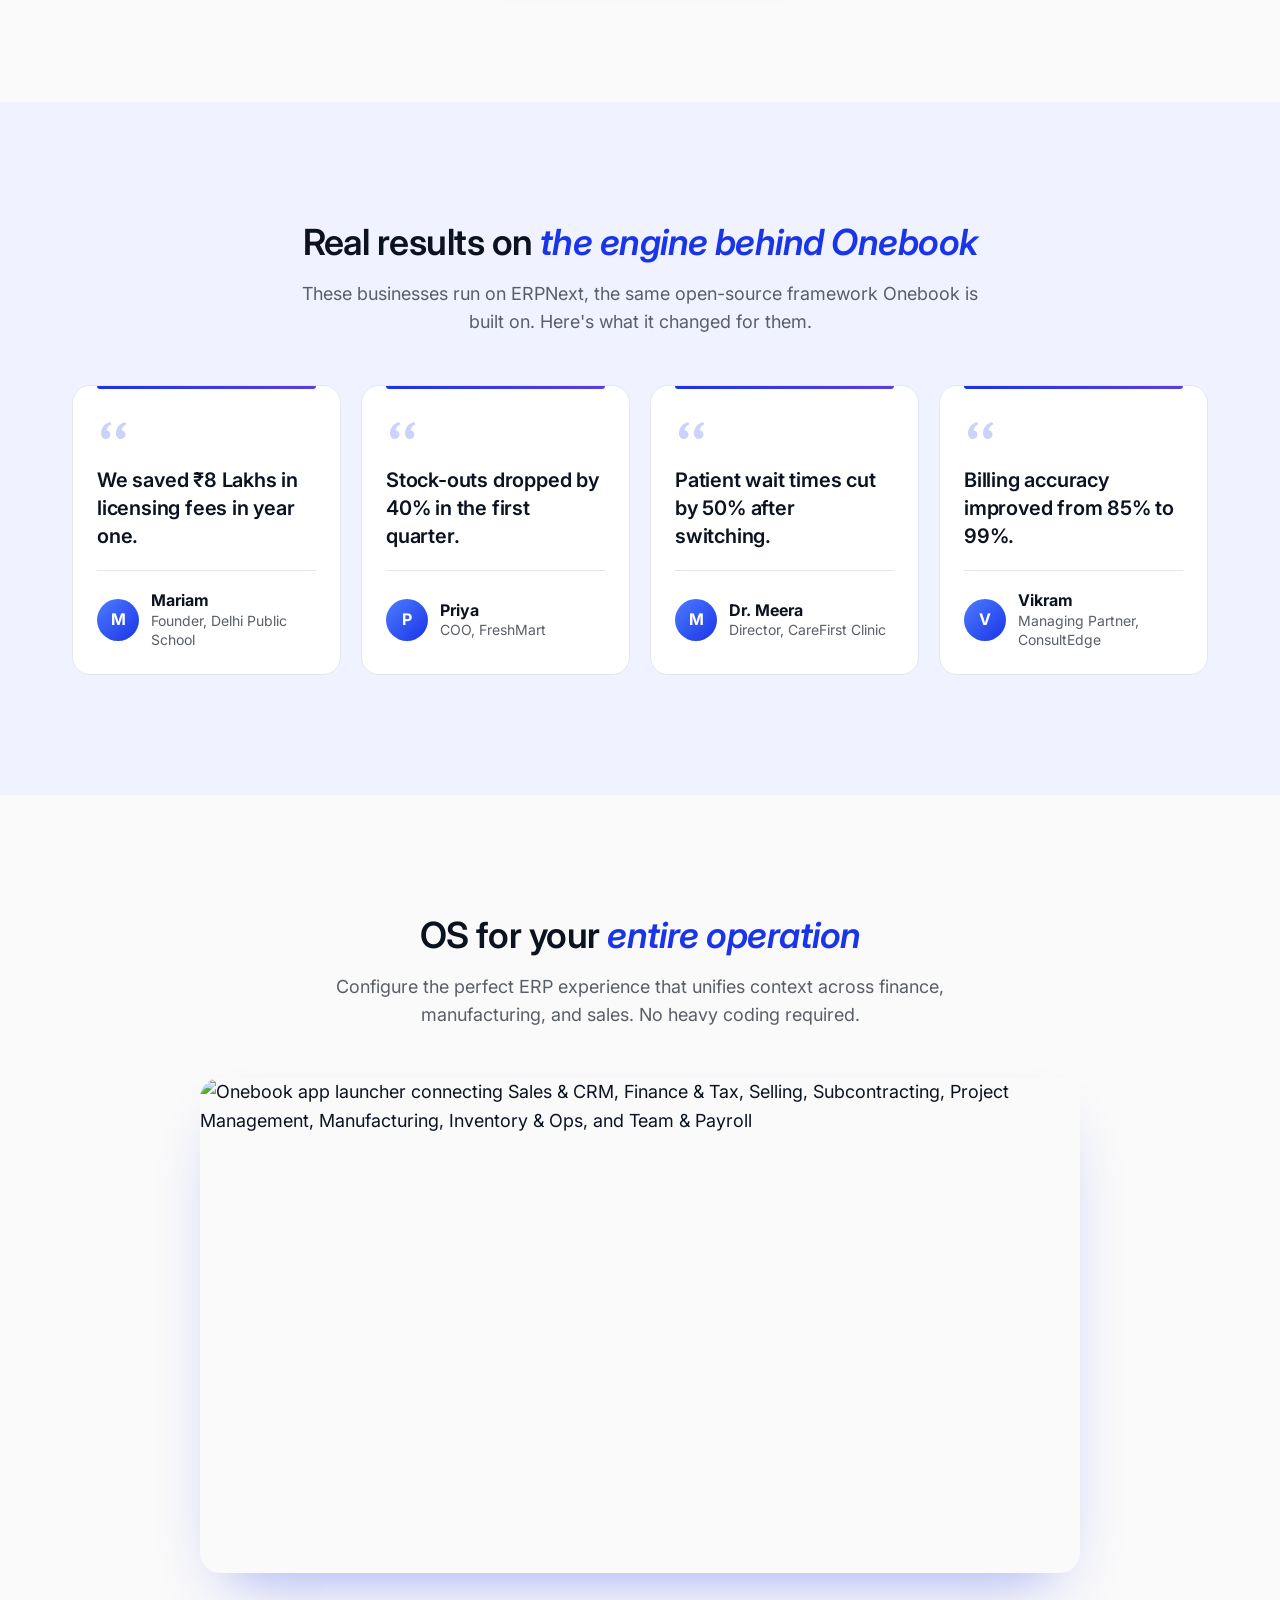
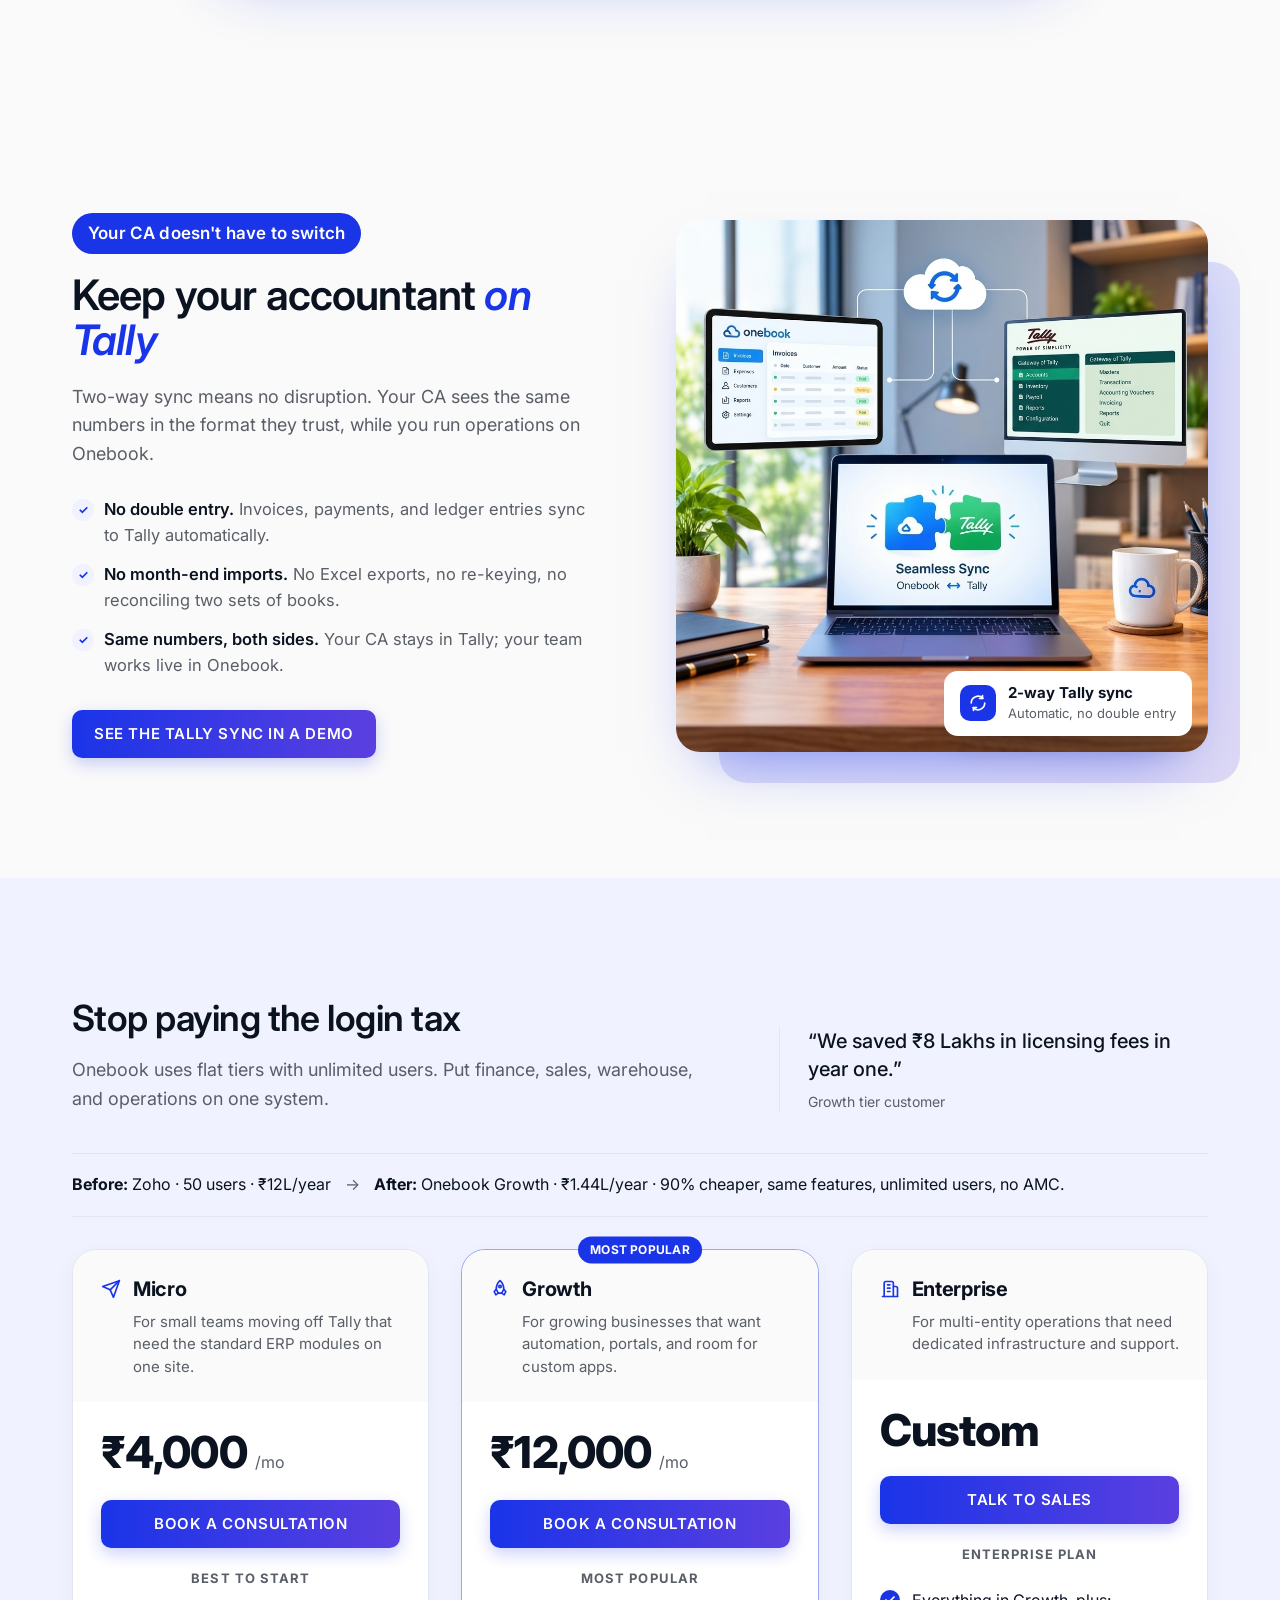
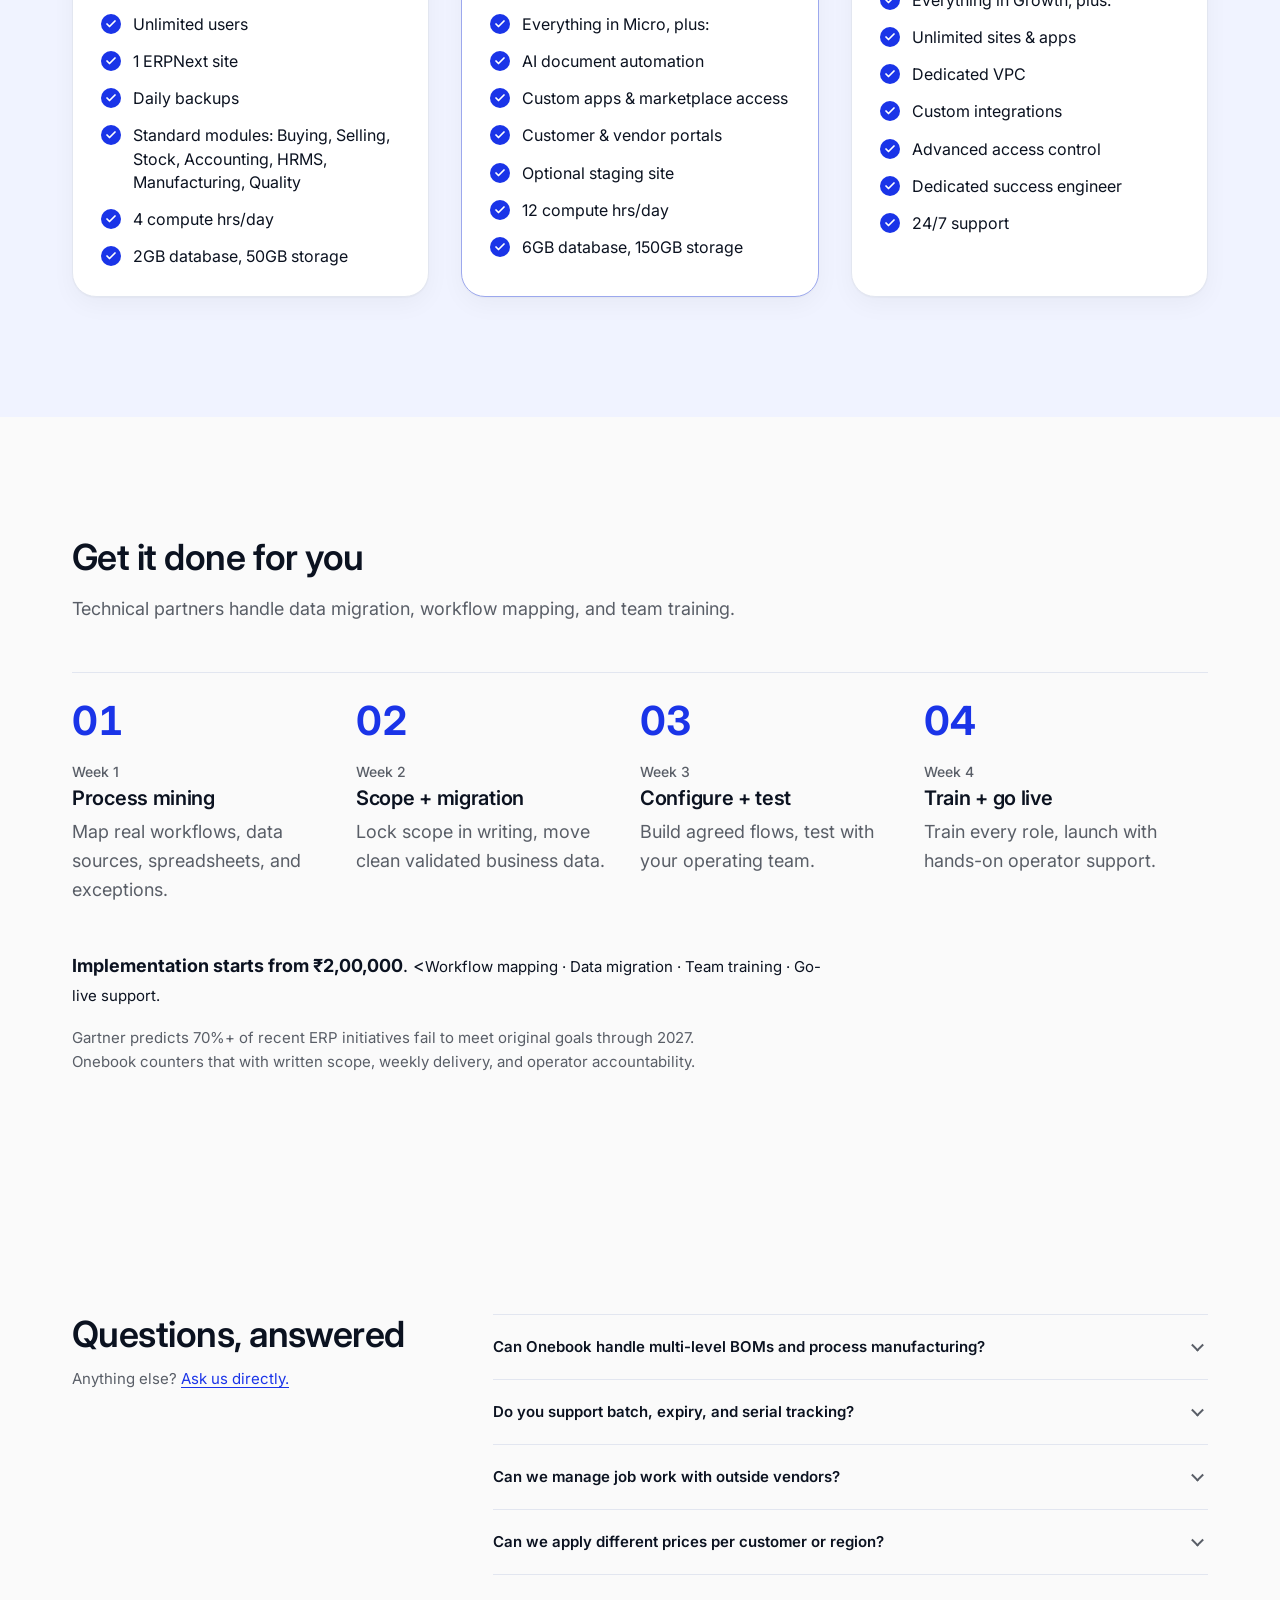
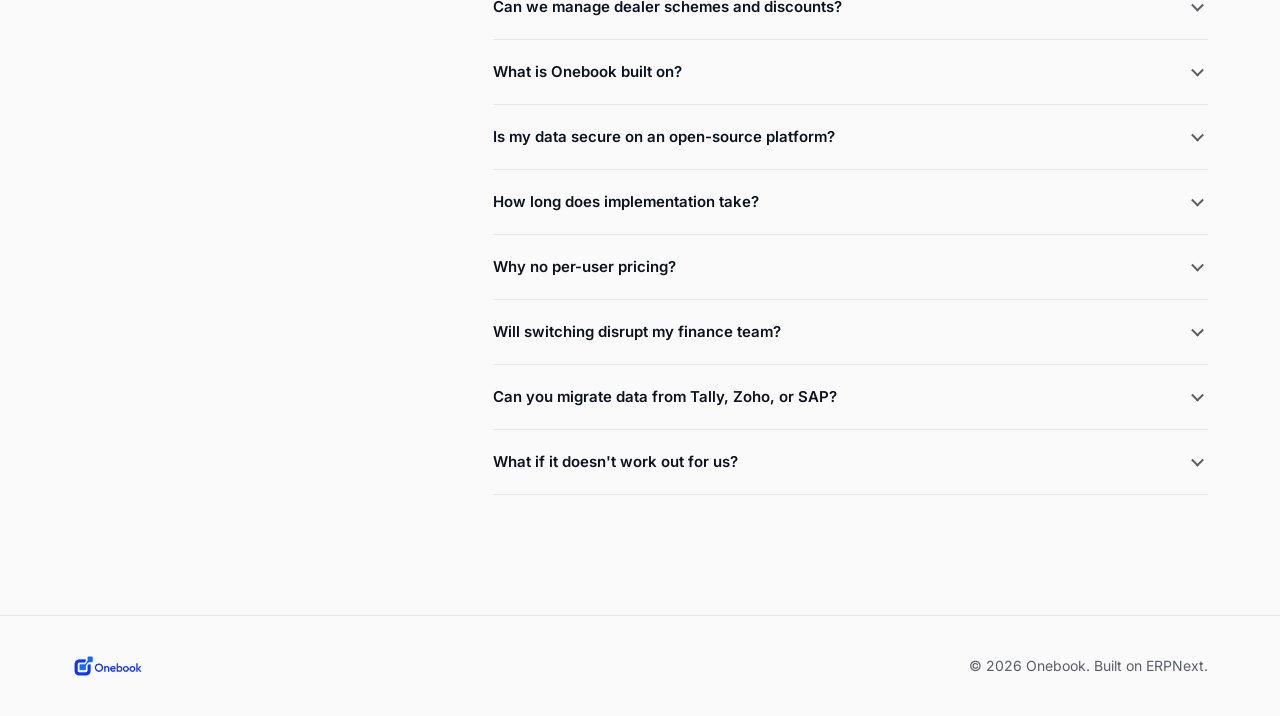
==== commit 8f5ca41b: "Popup form added" ====
--- a/lp/switch-from-tally/index.html
+++ b/lp/switch-from-tally/index.html
@@ -149,7 +149,7 @@
           <li><strong>Done for you.</strong> Implementation, data migration, and support are part of the package.</li>
         </ul>
        
-        <a class="btn btn-gradient" href="#consultation">Book a free process audit</a>
+        <a class="btn btn-gradient" href="#consultation" data-popup>Book a free process audit</a>
       </div>
     </div>
   </section>
@@ -219,7 +219,7 @@
       <div class="pillars-intro">
         <h2 id="pillars-title" class="section-title">Run your whole business on <em>live data</em></h2>
         <p class="lede">No waiting for accountant emails, no per-user fees, no desktop workarounds. Get real-time visibility across finance, production, and stock.</p>
-        <a class="btn btn-invert" href="#consultation">Book a free process audit</a>
+        <a class="btn btn-invert" href="#consultation" data-popup>Book a free process audit</a>
       </div>
       <div class="pillar-stack">
           <details class="pillar" name="pillars" open>
@@ -289,7 +289,7 @@
       </div>
     </div>
     <div class="container case-cta">
-      <a class="btn btn-gradient" href="#consultation">Book a free process audit</a>
+      <a class="btn btn-gradient" href="#consultation" data-popup>Book a free process audit</a>
     </div>
   </section>
 
@@ -339,7 +339,7 @@
         <h2 id="modules-title" class="section-title">OS for your <em>entire operation</em></h2>
         <p class="lede">Configure the perfect ERP experience that unifies context across finance, manufacturing, and sales. No heavy coding required.</p>
       </div>
-      <img class="os-shot" src="../../assets/img/onebook-apps.jpeg" alt="Onebook app launcher connecting Sales &amp; CRM, Finance &amp; Tax, Selling, Subcontracting, Project Management, Manufacturing, Inventory &amp; Ops, and Team &amp; Payroll" width="1200" height="533" loading="lazy" />
+      <img class="os-shot" src="../../assets/img/onebook-osapp.jpg" alt="Onebook app launcher connecting Sales &amp; CRM, Finance &amp; Tax, Selling, Subcontracting, Project Management, Manufacturing, Inventory &amp; Ops, and Team &amp; Payroll" width="1600" height="899" loading="lazy" />
     </div>
   </section>
 
@@ -362,7 +362,7 @@
           <li><strong>No month-end imports.</strong> No Excel exports, no re-keying, no reconciling two sets of books.</li>
           <li><strong>Same numbers, both sides.</strong> Your CA stays in Tally; your team works live in Onebook.</li>
         </ul>
-        <a class="btn btn-gradient about-cta" href="#consultation">See the Tally sync in a demo</a>
+        <a class="btn btn-gradient about-cta" href="#consultation" data-popup>See the Tally sync in a demo</a>
       </div>
     </div>
   </section>
@@ -394,7 +394,7 @@
           </div>
           <div class="plan-body">
             <p class="plan-price"><span class="plan-amount">₹4,000</span><span class="plan-per">/mo</span></p>
-            <a href="#consultation" class="btn btn-gradient btn-block">Book a consultation</a>
+            <a href="#consultation" data-popup class="btn btn-gradient btn-block">Book a consultation</a>
             <p class="plan-label">Best to start</p>
             <ul class="plan-features">
               <li>Unlimited users</li>
@@ -415,7 +415,7 @@
           </div>
           <div class="plan-body">
             <p class="plan-price"><span class="plan-amount">₹12,000</span><span class="plan-per">/mo</span></p>
-            <a href="#consultation" class="btn btn-gradient btn-block">Book a consultation</a>
+            <a href="#consultation" data-popup class="btn btn-gradient btn-block">Book a consultation</a>
             <p class="plan-label">Most popular</p>
             <ul class="plan-features">
               <li>Everything in Micro, plus:</li>
@@ -436,7 +436,7 @@
           </div>
           <div class="plan-body">
             <p class="plan-price"><span class="plan-amount">Custom</span></p>
-            <a href="#consultation" class="btn btn-gradient btn-block">Talk to sales</a>
+            <a href="#consultation" data-popup class="btn btn-gradient btn-block">Talk to sales</a>
             <p class="plan-label">Enterprise plan</p>
             <ul class="plan-features">
               <li>Everything in Growth, plus:</li>
@@ -498,7 +498,7 @@
     <div class="container faq-grid">
       <div>
         <h2 id="faq-title" class="section-title">Questions, answered</h2>
-        <p class="muted">Anything else? <a href="#consultation">Ask us directly.</a></p>
+        <p class="muted">Anything else? <a href="#consultation" data-popup>Ask us directly.</a></p>
       </div>
       <div class="faq-list">
         <details>
@@ -554,6 +554,44 @@
   </section>
 
 </main>
+
+<dialog class="lead-modal" id="lead-modal" aria-labelledby="m-title">
+  <button type="button" class="modal-close" aria-label="Close">&times;</button>
+  <form class="lead-form" novalidate>
+    <h2 class="form-title" id="m-title">Book a free consultation</h2>
+    <p class="form-sub">Free process audit and a demo built around your workflows.</p>
+    <input type="hidden" name="source" value="" />
+    <div class="field">
+      <label for="m-name">Name</label>
+      <input id="m-name" name="name" type="text" autocomplete="name" placeholder="Your full name" required />
+    </div>
+    <div class="field">
+      <label for="m-company">Company</label>
+      <input id="m-company" name="company" type="text" autocomplete="organization" placeholder="Company name" required />
+    </div>
+    <div class="field">
+      <label for="m-contact">Phone or email</label>
+      <input id="m-contact" name="contact" type="text" autocomplete="email" placeholder="Where we can reach you" required />
+    </div>
+    <div class="field">
+      <label for="m-current">Currently using</label>
+      <select id="m-current" name="current" required>
+        <option value="" disabled selected>Select one</option>
+        <option value="tally">Tally</option>
+        <option value="zoho">Zoho</option>
+        <option value="sap">SAP</option>
+        <option value="spreadsheets">Spreadsheets</option>
+        <option value="other">Other</option>
+      </select>
+    </div>
+    <button type="submit" class="btn btn-gradient btn-block">Book a free expert consultation</button>
+    <p class="form-note">We respond within one business day.</p>
+  </form>
+  <div class="form-success" role="status" hidden>
+    <h2 class="form-title">Request received</h2>
+    <p>Our team will reach out within one business day to schedule your free process audit.</p>
+  </div>
+</dialog>
 
 <footer class="site-footer">
   <div class="container footer-inner">
--- a/lp/switch-from-tally/styles.css
+++ b/lp/switch-from-tally/styles.css
@@ -1,1157 +1,1195 @@
-/* ==========================================================================
-   Onebook — marketing site
-   Mobile-first. Breakpoints: 640px, 1024px.
-   ========================================================================== */
-
-:root {
-  /* Brand tokens (from the Onebook logo) */
-  --color-primary: #1A34E8;
-  --color-primary-light: #4D7CFE;
-  --color-ink: #0B1220;
-  --color-bg: #FAFAFA;
-  --color-bg-alt: #F0F3FF;
-  --color-border: #E2E6F0;
-
-  /* Derived from the tokens above */
-  --color-ink-muted: color-mix(in srgb, var(--color-ink) 68%, #fff);
-  --color-placeholder: color-mix(in srgb, var(--color-ink) 50%, #fff);
-  --color-on-ink-muted: color-mix(in srgb, #fff 72%, var(--color-ink));
-
-  --font: "Inter", -apple-system, BlinkMacSystemFont, "Segoe UI", sans-serif;
-  --radius: 8px;
-  --container: 1200px;
-  --gutter: 20px;
-  --section-y: 72px;
-  --ease: 150ms ease;
-}
-
-@media (min-width: 640px) {
-  :root { --gutter: 32px; --section-y: 96px; }
-}
-@media (min-width: 1024px) {
-  :root { --section-y: 120px; }
-}
-
-/* ---------- Base ---------- */
-*, *::before, *::after { box-sizing: border-box; }
-html { scroll-behavior: smooth; scroll-padding-top: 80px; }
-body {
-  margin: 0;
-  font-family: var(--font);
-  font-size: 17px;
-  line-height: 1.6;
-  color: var(--color-ink);
-  background: var(--color-bg);
-  -webkit-font-smoothing: antialiased;
-}
-@media (min-width: 1024px) { body { font-size: 18px; } }
-
-h1, h2, h3 { margin: 0; font-weight: 600; line-height: 1.15; letter-spacing: -0.015em; }
-p, ul, ol, dl, dd, figure, blockquote { margin: 0; }
-ul, ol { padding: 0; list-style: none; }
-img { display: block; max-width: 100%; height: auto; }
-a { color: var(--color-primary); text-underline-offset: 3px; }
-a:hover { color: var(--color-primary-light); }
-
-:focus-visible {
-  outline: 2px solid var(--color-primary);
-  outline-offset: 3px;
-  border-radius: 4px;
-}
-
-.container {
-  width: 100%;
-  max-width: var(--container);
-  margin-inline: auto;
-  padding-inline: var(--gutter);
-}
-
-.visually-hidden {
-  position: absolute !important;
-  width: 1px; height: 1px;
-  overflow: hidden;
-  clip: rect(0 0 0 0);
-  white-space: nowrap;
-}
-
-.skip-link {
-  position: absolute;
-  left: 12px; top: 12px;
-  transform: translateY(-200%);
-  z-index: 100;
-  padding: 10px 16px;
-  background: var(--color-ink);
-  color: #fff;
-  border-radius: var(--radius);
-}
-.skip-link:focus { transform: none; color: #fff; }
-
-section { padding-block: var(--section-y); }
-.section-alt { background: var(--color-bg-alt); }
-
-.section-title { font-size: 28px; }
-.section-title-sm { font-size: 22px; }
-@media (min-width: 640px) {
-  .section-title { font-size: 32px; }
-}
-@media (min-width: 1024px) {
-  .section-title { font-size: 36px; }
-  .section-title-sm { font-size: 24px; }
-}
-
-.section-head { max-width: 720px; margin-bottom: 48px; }
-.section-head .lede { margin-top: 16px; }
-.lede { max-width: 65ch; color: var(--color-ink-muted); }
-.muted { color: var(--color-ink-muted); }
-.kicker { font-size: 15px; font-weight: 600; color: var(--color-primary); margin-bottom: 12px; }
-
-/* ---------- Buttons ---------- */
-.btn {
-  display: inline-flex;
-  align-items: center;
-  justify-content: center;
-  min-height: 48px;
-  padding: 12px 22px;
-  border: 0;
-  border-radius: var(--radius);
-  font: inherit;
-  font-size: 15px;
-  font-weight: 600;
-  text-transform: uppercase;
-  letter-spacing: 0.04em;
-  text-align: center;
-  text-decoration: none;
-  cursor: pointer;
-  transition: background-color var(--ease), color var(--ease);
-}
-.btn-sm { min-height: 40px; padding: 8px 16px; font-size: 13px; }
-.btn-block { width: 100%; }
-
-.btn-primary { background: var(--color-primary); color: #fff; }
-.btn-primary:hover { background: var(--color-primary-light); color: #fff; }
-
-.btn-invert { background: #fff; color: var(--color-primary); }
-.btn-invert:hover { background: var(--color-bg-alt); color: var(--color-primary); }
-
-/* ---------- Top bar ---------- */
-.topbar { background: var(--color-primary); color: #fff; }
-.topbar-inner {
-  display: flex;
-  align-items: center;
-  justify-content: center;
-  gap: 8px 16px;
-  flex-wrap: wrap;
-  padding-top: 10px;
-  padding-bottom: 10px;
-  font-size: 14px;
-  text-align: center;
-}
-.topbar p { margin: 0; }
-.topbar-sub { display: none; color: rgba(255, 255, 255, 0.8); }
-.topbar-link {
-  padding: 4px 12px;
-  border-radius: 999px;
-  background: #fff;
-  color: var(--color-primary);
-  font-size: 12px;
-  font-weight: 700;
-  text-transform: uppercase;
-  letter-spacing: 0.05em;
-  text-decoration: none;
-  white-space: nowrap;
-}
-.topbar-link:hover { background: var(--color-bg-alt); color: var(--color-primary); }
-@media (min-width: 640px) {
-  .topbar-inner { font-size: 15px; }
-  .topbar-sub { display: inline; }
-}
-
-/* ---------- Header ---------- */
-.site-header {
-  position: sticky;
-  top: 0;
-  z-index: 50;
-  background: var(--color-bg);
-  border-bottom: 1px solid transparent;
-  transition: border-color var(--ease);
-}
-.site-header.is-scrolled { border-bottom-color: var(--color-border); }
-
-.header-inner {
-  display: flex;
-  align-items: center;
-  justify-content: space-between;
-  min-height: 72px;
-}
-.logo img { height: 56px; width: auto; }
-.logo:focus-visible { outline-offset: 4px; }
-
-.nav-toggle {
-  display: inline-flex;
-  align-items: center;
-  justify-content: center;
-  width: 44px; height: 44px;
-  background: transparent;
-  border: 1px solid var(--color-border);
-  border-radius: var(--radius);
-  cursor: pointer;
-}
-.nav-toggle-bar,
-.nav-toggle-bar::before,
-.nav-toggle-bar::after {
-  display: block;
-  width: 18px; height: 2px;
-  background: var(--color-ink);
-  border-radius: 2px;
-  position: relative;
-}
-.nav-toggle-bar::before,
-.nav-toggle-bar::after { content: ""; position: absolute; left: 0; }
-.nav-toggle-bar::before { top: -6px; }
-.nav-toggle-bar::after { top: 6px; }
-
-.site-nav {
-  display: none;
-  position: absolute;
-  top: 100%; left: 0; right: 0;
-  padding: 8px var(--gutter) 24px;
-  background: var(--color-bg);
-  border-bottom: 1px solid var(--color-border);
-}
-.site-nav.is-open { display: block; }
-.site-nav ul { margin-bottom: 16px; }
-.site-nav li a {
-  display: block;
-  padding: 12px 0;
-  border-bottom: 1px solid var(--color-border);
-  color: var(--color-ink);
-  text-decoration: none;
-  font-weight: 500;
-}
-.site-nav li a:hover { color: var(--color-primary); }
-
-@media (min-width: 1024px) {
-  .nav-toggle { display: none; }
-  .site-nav {
-    display: flex;
-    align-items: center;
-    gap: 32px;
-    position: static;
-    padding: 0;
-    border: 0;
-    background: transparent;
-  }
-  .site-nav ul { display: flex; gap: 28px; margin: 0; }
-  .site-nav li a { padding: 6px 0; border: 0; font-size: 15px; }
-}
-
-/* ---------- Hero ---------- */
-.hero {
-  position: relative;
-  isolation: isolate;
-  overflow: hidden;
-  padding-block: 48px 40px;
-  /* Mesh gradient: soft brand-blue blooms over the page background */
-  background:
-    radial-gradient(60% 70% at 8% 10%, color-mix(in srgb, var(--color-primary-light) 22%, transparent) 0%, transparent 70%),
-    radial-gradient(50% 60% at 92% 18%, color-mix(in srgb, var(--color-primary) 16%, transparent) 0%, transparent 70%),
-    radial-gradient(55% 65% at 70% 100%, color-mix(in srgb, var(--color-primary-light) 12%, transparent) 0%, transparent 70%),
-    radial-gradient(45% 55% at 20% 95%, var(--color-bg-alt) 0%, transparent 75%),
-    var(--color-bg);
-}
-/* Subtle dot pattern over the whole hero, faded toward the edges */
-.hero::before {
-  content: "";
-  position: absolute;
-  inset: 0;
-  z-index: -1;
-  pointer-events: none;
-  background-image: radial-gradient(color-mix(in srgb, var(--color-primary) 55%, transparent) 1px, transparent 1.5px);
-  background-size: 22px 22px;
-  opacity: 0.18;
-  -webkit-mask-image: radial-gradient(120% 90% at 50% 40%, #000 35%, transparent 100%);
-  mask-image: radial-gradient(120% 90% at 50% 40%, #000 35%, transparent 100%);
-}
-.hero-grid { display: grid; gap: 48px; }
-
-.hero-badge-row { margin-top: 48px; text-align: center; }
-.badge {
-  display: inline-block;
-  padding: 8px 16px;
-  border: 1px solid color-mix(in srgb, var(--color-primary) 30%, transparent);
-  border-radius: 999px;
-  background: color-mix(in srgb, var(--color-primary) 7%, #fff);
-  font-size: 14px;
-  font-style: italic;
-  font-weight: 500;
-  color: var(--color-primary);
-}
-.hero-eyebrow { font-size: 16px; font-weight: 500; color: var(--color-primary); margin-bottom: 16px; }
-.hero-title {
-  font-size: 34px;
-  line-height: 1.08;
-  letter-spacing: -0.025em;
-  color: var(--color-ink);
-  max-width: 18ch;
-}
-.hero-sub { margin-top: 24px; max-width: 60ch; color: var(--color-ink-muted); }
-
-.stats {
-  display: grid;
-  grid-template-columns: repeat(2, 1fr);
-  margin-top: 40px;
-  border-top: 1px solid var(--color-border);
-}
-.stat {
-  display: flex;
-  flex-direction: column-reverse;
-  justify-content: flex-end;
-  gap: 4px;
-  padding: 20px 16px 4px 0;
-}
-.stat:nth-child(2n) { padding-left: 16px; border-left: 1px solid var(--color-border); }
-.stat dd { font-size: 40px; font-weight: 700; line-height: 1; letter-spacing: -0.02em; color: var(--color-primary); }
-.stat dt { font-size: 14px; color: var(--color-ink-muted); }
-
-@media (min-width: 640px) {
-  .hero { padding-block: 64px 48px; }
-  .hero-badge-row { margin-top: 64px; }
-  .hero-title { font-size: 44px; }
-  .stats { grid-template-columns: repeat(4, 1fr); }
-  .stat { padding: 24px 20px 0; border-left: 1px solid var(--color-border); }
-  .stat:first-child { padding-left: 0; border-left: 0; }
-  .stat:nth-child(2n) { padding-left: 20px; }
-}
-@media (min-width: 1024px) {
-  .hero { padding-block: 88px 56px; }
-  .hero-badge-row { margin-top: 80px; }
-  .hero-grid { grid-template-columns: minmax(0, 3fr) minmax(0, 2fr); gap: 64px; align-items: start; }
-  .hero-title { font-size:54px; }
-  .stat dd { font-size: 46px; }
-}
-
-/* Load sequence: headline, then sub-headline, then stats */
-@keyframes rise-in {
-  from { opacity: 0; transform: translateY(14px); }
-  to { opacity: 1; transform: none; }
-}
-@media (prefers-reduced-motion: no-preference) {
-  .hero-title, .hero-sub, .stats { animation: rise-in 600ms cubic-bezier(0.2, 0.7, 0.2, 1) both; }
-  .hero-sub { animation-delay: 100ms; }
-  .stats { animation-delay: 220ms; }
-}
-@media (prefers-reduced-motion: reduce) {
-  html { scroll-behavior: auto; }
-  * { transition-duration: 0ms !important; }
-}
-
-/* ---------- Form ---------- */
-.hero-form {
-  background: #fff;
-  border: 1px solid var(--color-border);
-  border-radius: 12px;
-  padding: 28px 22px;
-}
-@media (min-width: 640px) { .hero-form { padding: 36px 32px; } }
-
-.form-title { font-size: 22px; margin-bottom: 6px; }
-.form-sub { font-size: 15px; color: var(--color-ink-muted); margin-bottom: 24px; }
-
-.field { margin-bottom: 16px; }
-.field label {
-  display: block;
-  margin-bottom: 6px;
-  font-size: 14px;
-  font-weight: 500;
-  color: var(--color-ink);
-}
-.field input,
-.field select {
-  width: 100%;
-  min-height: 48px;
-  padding: 11px 14px;
-  font: inherit;
-  font-size: 16px;
-  color: var(--color-ink);
-  background: #fff;
-  border: 1px solid var(--color-border);
-  border-radius: var(--radius);
-  transition: border-color var(--ease), box-shadow var(--ease);
-  appearance: none;
-}
-.field select {
-  background-image: url("data:image/svg+xml,%3Csvg xmlns='http://www.w3.org/2000/svg' width='12' height='8' viewBox='0 0 12 8' fill='none'%3E%3Cpath d='M1 1.5 6 6.5l5-5' stroke='%230B1220' stroke-width='1.6' stroke-linecap='round' stroke-linejoin='round'/%3E%3C/svg%3E");
-  background-repeat: no-repeat;
-  background-position: right 14px center;
-  padding-right: 40px;
-}
-.field select:invalid { color: var(--color-placeholder); }
-.field select option { color: var(--color-ink); }
-.field input::placeholder { color: var(--color-placeholder); opacity: 1; }
-.field input:focus,
-.field select:focus {
-  outline: none;
-  border-color: var(--color-primary);
-  box-shadow: 0 0 0 3px color-mix(in srgb, var(--color-primary) 15%, transparent);
-}
-.field.has-error input,
-.field.has-error select { border-color: #C62828; }
-
-.lead-form .btn { margin-top: 8px; }
-.form-note { margin-top: 12px; font-size: 13px; color: var(--color-ink-muted); text-align: center; }
-.form-success p { color: var(--color-ink-muted); margin-top: 8px; }
-
-/* ---------- Credibility ---------- */
-.credibility { padding-block: 56px; }
-.cred-head { max-width: 720px; margin: 0 auto 36px; text-align: center; }
-.cred-eyebrow {
-  font-size: 14px;
-  font-weight: 700;
-  letter-spacing: 0.12em;
-  text-transform: uppercase;
-  color: var(--color-primary);
-}
-.cred-head .lede { margin: 12px auto 0; font-size: 18px; }
-.client-grid {
-  display: grid;
-  grid-template-columns: repeat(2, 1fr);
-  gap: 12px;
-  margin: 0;
-  padding: 0;
-  list-style: none;
-}
-.client {
-  display: flex;
-  flex-direction: column;
-  align-items: center;
-  gap: 14px;
-  padding: 24px 16px 20px;
-  background: #fff;
-  border: 1px solid var(--color-border);
-  border-radius: 16px;
-  transition: border-color var(--ease), box-shadow var(--ease), transform var(--ease);
-}
-.client:hover {
-  border-color: color-mix(in srgb, var(--color-primary) 35%, var(--color-border));
-  box-shadow: 0 16px 32px -20px color-mix(in srgb, var(--color-primary) 50%, transparent);
-  transform: translateY(-2px);
-}
-.client-logo {
-  display: block;
-  width: 100%;
-  height: 72px;
-  overflow: hidden;
-}
-.client-logo img { display: block; width: 100%; height: 100%; object-fit: contain; }
-/* Square source image with wide white padding: zoom so it matches the others */
-.client-logo-square img { transform: scale(1.9); }
-.client-logo-padded img { transform: scale(1.3); }
-.client-tag {
-  padding: 4px 12px;
-  border-radius: 999px;
-  background: var(--color-bg-alt);
-  color: var(--color-primary);
-  font-size: 13px;
-  font-weight: 600;
-  text-align: center;
-}
-.cred-foot { margin-top: 28px; font-size: 15px; color: var(--color-ink-muted); text-align: center; }
-.cred-foot strong { color: var(--color-ink); }
-
-@media (min-width: 1024px) {
-  .client-grid { grid-template-columns: repeat(4, 1fr); gap: 20px; }
-  .client { padding: 32px 24px 24px; }
-  .client-logo { height: 88px; }
-}
-
-/* ---------- Shared: section titles and pill kicker ---------- */
-.split-title {
-  font-size: 34px;
-  font-weight: 600;
-  line-height: 1.08;
-  letter-spacing: -0.02em;
-}
-.split-title em {
- 
-  color: var(--color-primary);
-}
-.ba-led .kicker,
-.about .kicker,
-.case .kicker {
-  display: inline-block;
-  padding: 7px 16px;
-  border-radius: 999px;
-  background: var(--color-primary);
-  color: #fff;
-  font-size: 17px;
-  font-weight: 600;
-  letter-spacing: 0.01em;
-  margin-bottom: 18px;
-}
-@media (min-width: 640px) {
-  .split-title { font-size: 36px; }
-}
-@media (min-width: 1024px) {
-  .split-title { font-size: 42px; }
-}
-
-/* ---------- About Onebook: image left, copy right ---------- */
-.about-grid { display: grid; gap: 48px; align-items: center; }
-.about-media { position: relative; max-width: 560px; margin: 0 auto; width: 100%; }
-/* Soft brand glow behind the image */
-.about-media::before {
-  content: "";
-  position: absolute;
-  inset: 8% -6% -6% 8%;
-  z-index: -1;
-  border-radius: 28px;
-  background: linear-gradient(135deg, var(--color-primary-light), #5B3FE0);
-  opacity: 0.18;
-}
-.about-media img {
-  display: block;
-  width: 100%;
-  height: auto;
-  border-radius: 24px;
-  box-shadow: 0 30px 60px -30px color-mix(in srgb, var(--color-primary) 55%, transparent);
-}
-.about-float {
-  position: absolute;
-  right: 16px;
-  bottom: 16px;
-  display: flex;
-  align-items: center;
-  gap: 12px;
-  margin: 0;
-  padding: 12px 16px;
-  background: #fff;
-  border-radius: 14px;
-  box-shadow: 0 16px 32px -16px rgba(11, 18, 32, 0.4);
-}
-.about-float-icon {
-  display: grid;
-  place-items: center;
-  width: 36px;
-  height: 36px;
-  border-radius: 10px;
-  background: var(--color-primary);
-  color: #fff;
-}
-.about-float strong { display: block; font-size: 15px; line-height: 1.3; }
-.about-float strong + span { display: block; font-size: 13px; color: var(--color-ink-muted); }
-
-.about-copy .lede { margin-top: 20px; }
-.about-points { display: grid; gap: 14px; margin: 28px 0 30px; padding: 0; list-style: none; }
-.about-points li {
-  position: relative;
-  padding-left: 32px;
-  font-size: 16.5px;
-  line-height: 1.55;
-  color: var(--color-ink-muted);
-}
-.about-points li::before {
-  content: "\2713";
-  position: absolute;
-  left: 0;
-  top: 2px;
-  display: grid;
-  place-items: center;
-  width: 22px;
-  height: 22px;
-  border-radius: 50%;
-  background: var(--color-bg-alt);
-  color: var(--color-primary);
-  font-size: 12px;
-  font-weight: 700;
-}
-.about-points strong { color: var(--color-ink); font-weight: 600; }
-
-.about-stats {
-  display: grid;
-  grid-template-columns: repeat(3, 1fr);
-  margin: 32px 0;
-  padding: 20px 0;
-  border-top: 1px solid var(--color-border);
-  border-bottom: 1px solid var(--color-border);
-}
-.about-stats div { display: flex; flex-direction: column-reverse; gap: 4px; padding: 0 12px; }
-.about-stats div + div { border-left: 1px solid var(--color-border); }
-.about-stats div:first-child { padding-left: 0; }
-.about-stats dd { margin: 0; font-size: 30px; font-weight: 700; line-height: 1; letter-spacing: -0.02em; color: var(--color-primary); }
-.about-stats dt { font-size: 13px; line-height: 1.35; color: var(--color-ink-muted); }
-
-@media (min-width: 640px) {
-  .about-stats div { padding: 0 20px; }
-  .about-stats dd { font-size: 36px; }
-}
-/* Button directly after the points (no stats row) */
-.about-cta { display: flex; width: fit-content; }
-.about-points + .about-cta { margin-top: 32px; }
-
-@media (min-width: 1024px) {
-  .about-grid { grid-template-columns: minmax(0, 1fr) minmax(0, 1fr); gap: 72px; }
-  .about-media { margin: 0; }
-  /* Mirrored variant: copy left, image right */
-  .about-reverse .about-media { order: 2; }
-}
-
-/* ---------- Case study video ---------- */
-.case-grid { display: grid; gap: 40px; align-items: center; }
-.case-copy .lede { margin-top: 20px; }
-.case-client {
-  display: flex;
-  align-items: center;
-  gap: 14px;
-  margin: 28px 0 32px;
-  padding: 12px 16px;
-  width: fit-content;
-  background: #fff;
-  border: 1px solid var(--color-border);
-  border-radius: 14px;
-}
-.case-client img { display: block; width: 84px; height: 42px; object-fit: contain; }
-.case-client > span { padding-left: 14px; border-left: 1px solid var(--color-border); }
-.case-client strong { display: block; font-size: 15px; line-height: 1.3; }
-.case-client strong + span { display: block; font-size: 13px; color: var(--color-ink-muted); }
-
-.case-video {
-  position: relative;
-  aspect-ratio: 16 / 9;
-  border-radius: 20px;
-  overflow: hidden;
-  background: var(--color-ink);
-  box-shadow:
-    0 0 0 8px #fff,
-    0 0 0 9px var(--color-border),
-    0 40px 70px -35px color-mix(in srgb, var(--color-primary) 60%, transparent);
-}
-.case-video iframe { position: absolute; inset: 0; width: 100%; height: 100%; border: 0; }
-.case-play { position: absolute; inset: 0; display: block; }
-.case-play img { width: 100%; height: 100%; object-fit: cover; transition: transform 300ms ease; }
-.case-play::after {
-  content: "";
-  position: absolute;
-  inset: 0;
-  background: linear-gradient(180deg, transparent 40%, rgba(11, 18, 32, 0.45));
-}
-.case-play-btn {
-  position: absolute;
-  top: 50%;
-  left: 50%;
-  z-index: 1;
-  display: grid;
-  place-items: center;
-  width: 76px;
-  height: 76px;
-  padding-left: 4px;
-  border-radius: 50%;
-  background: var(--color-primary);
-  color: #fff;
-  transform: translate(-50%, -50%);
-  box-shadow: 0 0 0 10px color-mix(in srgb, #fff 30%, transparent), 0 16px 32px -10px rgba(0, 0, 0, 0.5);
-  transition: transform var(--ease), background-color var(--ease);
-}
-.case-play:hover img { transform: scale(1.03); }
-.case-play:hover .case-play-btn { transform: translate(-50%, -50%) scale(1.08); background: var(--color-primary-light); }
-.case-play:focus-visible { outline: 3px solid var(--color-primary); outline-offset: 4px; }
-.case-cta { display: flex; justify-content: center; margin-top: 48px; }
-
-@media (min-width: 1024px) {
-  .case-grid { grid-template-columns: minmax(0, 5fr) minmax(0, 7fr); gap: 72px; }
-}
-
-/* ---------- Before/After-led industry block ---------- */
-/* Intro -> side-by-side comparison (the focus) -> compact proof row */
-.ba-led-head { max-width: 760px; margin: 0 auto 48px; text-align: center; }
-.ba-led-head .lede { margin: 20px auto 0; }
-
-.ba-compare { display: grid; gap: 12px; align-items: stretch; }
-.ba-card { padding: 28px 24px; border-radius: 20px; }
-.ba-card h3 {
-  display: flex;
-  align-items: center;
-  gap: 10px;
-  margin-bottom: 18px;
-  font-size: 20px;
-}
-.ba-badge {
-  display: inline-grid;
-  place-items: center;
-  flex: none;
-  width: 28px;
-  height: 28px;
-  border-radius: 50%;
-  font-size: 13px;
-  font-weight: 700;
-}
-.ba-card ul { display: grid; gap: 12px; margin: 0; padding: 0; list-style: none; }
-.ba-card li { position: relative; padding-left: 22px; font-size: 17px; line-height: 1.5; }
-.ba-card li::before {
-  content: "";
-  position: absolute;
-  left: 2px;
-  top: 0.62em;
-  width: 8px;
-  height: 8px;
-  border-radius: 50%;
-}
-
-.ba-card-before {
-  background: #fff;
-  border: 1px dashed color-mix(in srgb, var(--color-ink) 22%, #fff);
-}
-.ba-card-before h3 { color: var(--color-ink-muted); }
-.ba-card-before .ba-badge { background: #EEF0F4; color: var(--color-ink-muted); }
-.ba-card-before li { color: var(--color-ink-muted); }
-.ba-card-before li::before { background: color-mix(in srgb, var(--color-ink) 25%, #fff); }
-
-.ba-card-after {
-  background: #fff;
-  border: 2px solid var(--color-primary);
-  box-shadow: 0 24px 48px -24px color-mix(in srgb, var(--color-primary) 55%, transparent);
-}
-.ba-card-after h3 { color: var(--color-primary); }
-.ba-card-after .ba-badge { background: var(--color-primary); color: #fff; }
-.ba-card-after li { color: var(--color-ink); font-weight: 500; }
-.ba-card-after li::before { background: var(--color-primary); }
-
-.ba-arrow {
-  display: grid;
-  place-items: center;
-  justify-self: center;
-  width: 48px;
-  height: 48px;
-  margin: -24px 0;
-  position: relative;
-  z-index: 1;
-  border-radius: 50%;
-  background: linear-gradient(135deg, var(--color-primary-light), var(--color-primary));
-  color: #fff;
-  box-shadow: 0 0 0 6px var(--color-bg-alt), 0 10px 20px -8px var(--color-primary);
-  transform: rotate(90deg); /* points down while stacked */
-}
-
-.proof-row { display: grid; gap: 12px; margin-top: 40px; }
-.proof {
-  padding: 22px 20px;
-  background: #fff;
-  border: 1px solid var(--color-border);
-  border-radius: 14px;
-}
-.proof-icon { color: var(--color-primary); margin-bottom: 12px; }
-.proof h3 { font-size: 16px; font-weight: 700; line-height: 1.3; margin-bottom: 6px; }
-.proof p { font-size: 14.5px; line-height: 1.55; color: var(--color-ink-muted); }
-/* Phones: icon beside the title to keep cards short */
-@media (max-width: 639px) {
-  .proof { display: grid; grid-template-columns: auto 1fr; column-gap: 12px; padding: 18px; }
-  .proof-icon { margin: 0; }
-  .proof h3 { align-self: center; margin: 0; }
-  .proof p { grid-column: 1 / -1; margin-top: 8px; }
-}
-
-@media (min-width: 640px) {
-  .ba-card { padding: 32px; }
-  .proof-row { grid-template-columns: 1fr 1fr; }
-}
-@media (min-width: 1024px) {
-  .ba-compare { grid-template-columns: 1fr auto 1fr; gap: 0; align-items: center; }
-  .ba-card { align-self: stretch; padding: 36px 40px; }
-  .ba-arrow { margin: 0 -24px; transform: none; }
-  .ba-card-after { transform: scale(1.02); }
-  .proof-row { grid-template-columns: repeat(4, 1fr); gap: 16px; margin-top: 48px; }
-}
-
-/* ---------- Pillars: financials / operations / compliance ---------- */
-/* Two columns on desktop: sticky intro left, one-open-at-a-time accordion right */
-.pillars {
-  position: relative;
-  isolation: isolate;
-  background:
-    radial-gradient(50% 70% at 90% 0%, color-mix(in srgb, var(--color-primary-light) 45%, transparent) 0%, transparent 70%),
-    linear-gradient(160deg, #0E1FA8 0%, var(--color-primary) 60%, #3B2FD9 100%);
-  color: #fff;
-}
-/* Faint dot pattern, same as the hero */
-.pillars::before {
-  content: "";
-  position: absolute;
-  inset: 0;
-  z-index: -1;
-  background-image: radial-gradient(rgba(255, 255, 255, 0.5) 1px, transparent 1.5px);
-  background-size: 22px 22px;
-  opacity: 0.15;
-  -webkit-mask-image: linear-gradient(180deg, #000, transparent 70%);
-  mask-image: linear-gradient(180deg, #000, transparent 70%);
-}
-.pillars-grid { display: grid; gap: 32px; }
-.pillars .section-title { color: #fff; }
-.pillars .section-title em { font-style: italic; color: #B9C8FF; }
-.pillars-intro .lede { margin: 16px 0 28px; color: rgba(255, 255, 255, 0.82); }
-
-.pillar-stack { display: grid; gap: 12px; }
-.pillar {
-  background: #fff;
-  color: var(--color-ink);
-  border-radius: 18px;
-  box-shadow: 0 20px 40px -28px rgba(5, 10, 60, 0.6);
-}
-.pillar summary {
-  display: flex;
-  align-items: center;
-  gap: 14px;
-  min-height: 56px;
-  padding: 18px 20px;
-  list-style: none;
-  cursor: pointer;
-  border-radius: 18px;
-}
-.pillar summary::-webkit-details-marker { display: none; }
-.pillar summary:focus-visible { outline: 2px solid #fff; outline-offset: 3px; }
-.pillar-icon {
-  display: grid;
-  place-items: center;
-  flex: none;
-  width: 48px;
-  height: 48px;
-  border-radius: 13px;
-  background: linear-gradient(135deg, var(--color-primary-light), var(--color-primary));
-  color: #fff;
-  box-shadow: 0 10px 20px -10px var(--color-primary);
-}
-.pillar-title { flex: 1; min-width: 0; }
-.pillar-title strong { display: block; font-size: 19px; font-weight: 700; line-height: 1.25; }
-.pillar-title span { display: block; margin-top: 2px; font-size: 14px; line-height: 1.4; color: var(--color-ink-muted); }
-.pillar-chev {
-  flex: none;
-  color: var(--color-primary);
-  transition: transform 200ms ease;
-}
-.pillar[open] .pillar-chev { transform: rotate(180deg); }
-.pillar:not([open]) summary:hover .pillar-title strong { color: var(--color-primary); }
-
-/* Smooth open where supported (Chrome 131+); elsewhere it opens instantly */
-.pillar::details-content {
-  block-size: 0;
-  overflow: hidden;
-  transition: block-size 250ms ease, content-visibility 250ms allow-discrete;
-}
-.pillar[open]::details-content { block-size: auto; }
-@supports (interpolate-size: allow-keywords) {
-  .pillars { interpolate-size: allow-keywords; }
-}
-
-.pillar-list {
-  display: grid;
-  gap: 12px;
-  margin: 0 20px;
-  padding: 18px 0 22px;
-  border-top: 1px solid var(--color-border);
-  list-style: none;
-}
-.pillar-list li {
-  position: relative;
-  padding-left: 30px;
-  font-size: 15.5px;
-  line-height: 1.55;
-  color: var(--color-ink-muted);
-}
-.pillar-list li::before {
-  content: "\2713";
-  position: absolute;
-  left: 0;
-  top: 1px;
-  display: grid;
-  place-items: center;
-  width: 20px;
-  height: 20px;
-  border-radius: 50%;
-  background: var(--color-bg-alt);
-  color: var(--color-primary);
-  font-size: 11px;
-  font-weight: 700;
-}
-.pillar-list strong { color: var(--color-ink); font-weight: 600; }
-
-@media (min-width: 640px) {
-  .pillar summary { padding: 22px 26px; gap: 16px; }
-  /* Two points per row */
-  .pillar-list { grid-template-columns: 1fr 1fr; gap: 16px 24px; margin: 0 26px; padding-bottom: 26px; }
-}
-@media (min-width: 1024px) {
-  .pillars-grid { grid-template-columns: minmax(0, 5fr) minmax(0, 7fr); gap: 72px; align-items: start; }
-  .pillars-intro { position: sticky; top: 120px; padding-top: 12px; }
-}
-/* ---------- Testimonials ---------- */
-.t-head { margin-left: auto; margin-right: auto; text-align: center; }
-.t-head .lede { margin-left: auto; margin-right: auto; }
-.t-head .section-title em { font-style: italic; color: var(--color-primary); }
-.t-grid { display: grid; gap: 16px; }
-.t-card {
-  position: relative;
-  display: flex;
-  flex-direction: column;
-  gap: 20px;
-  margin: 0;
-  padding: 28px 24px 24px;
-  background: #fff;
-  border: 1px solid var(--color-border);
-  border-radius: 18px;
-  transition: border-color var(--ease), box-shadow var(--ease), transform var(--ease);
-}
-.t-card::before {
-  content: "";
-  position: absolute;
-  inset: 0 24px auto;
-  height: 3px;
-  border-radius: 0 0 3px 3px;
-  background: linear-gradient(90deg, var(--color-primary), #5B3FE0);
-}
-.t-card:hover {
-  border-color: color-mix(in srgb, var(--color-primary) 35%, var(--color-border));
-  box-shadow: 0 18px 36px -22px color-mix(in srgb, var(--color-primary) 55%, transparent);
-  transform: translateY(-3px);
-}
-.t-mark { color: color-mix(in srgb, var(--color-primary) 22%, #fff); }
-.t-card blockquote { margin: 0; flex: 1; }
-.t-card blockquote p {
-  font-size: 20px;
-  font-weight: 600;
-  line-height: 1.4;
-  letter-spacing: -0.01em;
-  color: var(--color-ink);
-}
-.t-author {
-  display: flex;
-  align-items: center;
-  gap: 12px;
-  min-height: 80px; /* keeps divider lines level when a role wraps */
-  padding-top: 18px;
-  border-top: 1px solid var(--color-border);
-}
-.t-avatar {
-  display: grid;
-  place-items: center;
-  flex: none;
-  width: 42px;
-  height: 42px;
-  border-radius: 50%;
-  background: linear-gradient(135deg, var(--color-primary-light), var(--color-primary));
-  color: #fff;
-  font-size: 16px;
-  font-weight: 700;
-}
-.t-author strong { display: block; font-size: 16px; line-height: 1.3; }
-.t-author strong + span { display: block; font-size: 14px; line-height: 1.4; color: var(--color-ink-muted); }
-
-@media (min-width: 640px) {
-  .t-grid { grid-template-columns: 1fr 1fr; gap: 20px; }
-}
-@media (min-width: 1024px) {
-  .t-grid { grid-template-columns: repeat(4, 1fr); }
-}
-
-/* ---------- Modules: "OS for your entire operation" ---------- */
-.os-head { margin-left: auto; margin-right: auto; text-align: center; }
-.os-head .lede { margin-left: auto; margin-right: auto; }
-.os-head .section-title em { font-style: italic; color: var(--color-primary); }
-.os-shot {
-  display: block;
-  width: 100%;
-  height: auto;
-  border-radius: 20px;
-  box-shadow: 0 30px 60px -30px color-mix(in srgb, var(--color-primary) 45%, transparent);
-}
-
-/* ---------- Pricing ---------- */
-.pricing-head { display: grid; gap: 32px; margin-bottom: 40px; }
-.pricing-head .lede { margin-top: 16px; }
-.pricing-proof blockquote p { font-size: 20px; font-weight: 500; line-height: 1.4; }
-.pricing-proof figcaption { margin-top: 8px; font-size: 14px; color: var(--color-ink-muted); }
-@media (min-width: 1024px) {
-  .pricing-head { grid-template-columns: minmax(0, 3fr) minmax(0, 2fr); gap: 64px; align-items: end; }
-  .pricing-proof { padding-left: 28px; border-left: 1px solid var(--color-border); }
-}
-
-.savings {
-  display: flex;
-  flex-wrap: wrap;
-  gap: 6px 14px;
-  padding: 18px 0;
-  margin-bottom: 32px;
-  border-block: 1px solid var(--color-border);
-  font-size: 16px;
-}
-.savings-sep { color: var(--color-ink-muted); }
-
-.plan-grid { display: grid; gap: 28px; }
-.plan {
-  position: relative;
-  display: flex;
-  flex-direction: column;
-  background: #fff;
-  border: 1px solid var(--color-border);
-  border-radius: 24px;
-  box-shadow: 0 1px 2px rgba(11, 18, 32, 0.04), 0 8px 24px rgba(11, 18, 32, 0.04);
-}
-.plan.is-featured { border-color: color-mix(in srgb, var(--color-primary) 35%, var(--color-border)); }
-.plan-badge {
-  position: absolute;
-  top: 0;
-  left: 50%;
-  transform: translate(-50%, -50%);
-  padding: 4px 12px;
-  border-radius: 999px;
-  background: var(--color-primary);
-  color: #fff;
-  font-size: 12px;
-  font-weight: 700;
-  letter-spacing: 0.02em;
-  text-transform: uppercase;
-  white-space: nowrap;
-}
-.plan-head {
-  padding: 28px 28px 24px;
-  background: var(--color-bg);
-  border-radius: 24px 24px 0 0;
-}
-.plan-head h3 {
-  display: flex;
-  align-items: center;
-  gap: 12px;
-  font-size: 20px;
-  font-weight: 700;
-}
-.plan-icon { flex: none; color: var(--color-primary); }
-.plan-head p {
-  margin-top: 10px;
-  padding-left: 32px;
-  font-size: 15px;
-  line-height: 1.5;
-  color: var(--color-ink-muted);
-}
-.plan-body { padding: 28px; }
-.plan-price { display: flex; align-items: baseline; gap: 8px; margin-bottom: 24px; }
-.plan-amount {
-  font-size: 44px;
-  font-weight: 800;
-  line-height: 1;
-  letter-spacing: -0.02em;
-  color: var(--color-ink);
-}
-.plan-per { font-size: 16px; color: var(--color-ink-muted); }
-.btn-gradient {
-  background: linear-gradient(90deg, var(--color-primary), #5B3FE0);
-  color: #fff;
-  border-radius: 10px;
-  box-shadow: 0 6px 16px color-mix(in srgb, var(--color-primary) 22%, transparent);
-  transition: filter var(--ease);
-}
-.btn-gradient:hover { color: #fff; filter: brightness(1.12); }
-.plan-label {
-  margin: 20px 0 24px;
-  font-size: 13px;
-  font-weight: 700;
-  letter-spacing: 0.08em;
-  text-transform: uppercase;
-  text-align: center;
-  color: var(--color-ink-muted);
-}
-.plan-features { display: grid; gap: 14px; }
-.plan-features li {
-  position: relative;
-  padding-left: 32px;
-  font-size: 16px;
-  line-height: 1.45;
-}
-.plan-features li::before {
-  content: "";
-  position: absolute;
-  left: 0;
-  top: 1px;
-  width: 20px;
-  height: 20px;
-  border-radius: 50%;
-  background: var(--color-primary) url("data:image/svg+xml,%3Csvg xmlns='http://www.w3.org/2000/svg' width='12' height='12' viewBox='0 0 24 24' fill='none' stroke='%23fff' stroke-width='3.5' stroke-linecap='round' stroke-linejoin='round'%3E%3Cpolyline points='20 6 9 17 4 12'/%3E%3C/svg%3E") center / 12px no-repeat;
-}
-
-@media (min-width: 1024px) {
-  .plan-grid { grid-template-columns: repeat(3, 1fr); gap: 32px; align-items: stretch; }
-}
-
-/* ---------- Implementation ---------- */
-.timeline { display: grid; counter-reset: none; }
-.timeline li {
-  position: relative;
-  padding: 24px 0 24px 64px;
-  border-top: 1px solid var(--color-border);
-}
-.timeline li:last-child { border-bottom: 1px solid var(--color-border); }
-.step-num {
-  position: absolute;
-  left: 0; top: 22px;
-  font-size: 28px;
-  font-weight: 700;
-  line-height: 1;
-  color: var(--color-primary);
-  font-variant-numeric: tabular-nums;
-}
-.step-week { font-size: 14px; font-weight: 500; color: var(--color-ink-muted); }
-.timeline h3 { font-size: 20px; margin: 4px 0 8px; }
-.timeline li > p:last-child { color: var(--color-ink-muted); }
-
-@media (min-width: 1024px) {
-  .timeline { grid-template-columns: repeat(4, 1fr); }
-  .timeline li { padding: 28px 28px 0 0; border-bottom: 0; }
-  .timeline li:last-child { border-bottom: 0; }
-  .step-num { position: static; display: block; margin-bottom: 20px; font-size: 40px; }
-}
-
-.impl-notes {
-  display: grid;
-  gap: 16px;
-  margin-top: 48px;
-  max-width: 820px;
-}
-.impl-notes p { max-width: 70ch; }
-
-/* ---------- FAQ ---------- */
-.faq-grid { display: grid; gap: 32px; }
-.faq-grid .muted { margin-top: 12px; }
-.faq-list { border-top: 1px solid var(--color-border); }
-.faq-list details { border-bottom: 1px solid var(--color-border); }
-.faq-list summary {
-  position: relative;
-  padding: 20px 40px 20px 0;
-  font-weight: 600;
-  cursor: pointer;
-  list-style: none;
-}
-.faq-list summary::-webkit-details-marker { display: none; }
-.faq-list summary::after {
-  content: "";
-  position: absolute;
-  right: 6px; top: 50%;
-  width: 9px; height: 9px;
-  border-right: 2px solid var(--color-ink-muted);
-  border-bottom: 2px solid var(--color-ink-muted);
-  transform: translateY(-70%) rotate(45deg);
-  transition: transform var(--ease);
-}
-.faq-list details[open] summary::after { transform: translateY(-30%) rotate(-135deg); }
-.faq-list summary:hover { color: var(--color-primary); }
-.faq-list details p { padding: 0 40px 22px 0; color: var(--color-ink-muted); max-width: 65ch; }
-@media (min-width: 1024px) {
-  .faq-grid { grid-template-columns: minmax(0, 1fr) minmax(0, 2fr); gap: 64px; }
-}
-
-/* ---------- Footer ---------- */
-.site-footer { border-top: 1px solid var(--color-border); padding-block: 32px; }
-.footer-inner {
-  display: flex;
-  flex-wrap: wrap;
-  align-items: center;
-  justify-content: space-between;
-  gap: 16px;
-}
-.footer-inner img { height: 36px; width: auto; }
-.footer-inner p { font-size: 14px; color: var(--color-ink-muted); }
+/* ==========================================================================
+   Onebook — marketing site
+   Mobile-first. Breakpoints: 640px, 1024px.
+   ========================================================================== */
+
+:root {
+  /* Brand tokens (from the Onebook logo) */
+  --color-primary: #1A34E8;
+  --color-primary-light: #4D7CFE;
+  --color-ink: #0B1220;
+  --color-bg: #FAFAFA;
+  --color-bg-alt: #F0F3FF;
+  --color-border: #E2E6F0;
+
+  /* Derived from the tokens above */
+  --color-ink-muted: color-mix(in srgb, var(--color-ink) 68%, #fff);
+  --color-placeholder: color-mix(in srgb, var(--color-ink) 50%, #fff);
+  --color-on-ink-muted: color-mix(in srgb, #fff 72%, var(--color-ink));
+
+  --font: "Inter", -apple-system, BlinkMacSystemFont, "Segoe UI", sans-serif;
+  --radius: 8px;
+  --container: 1200px;
+  --gutter: 20px;
+  --section-y: 72px;
+  --ease: 150ms ease;
+}
+
+@media (min-width: 640px) {
+  :root { --gutter: 32px; --section-y: 96px; }
+}
+@media (min-width: 1024px) {
+  :root { --section-y: 120px; }
+}
+
+/* ---------- Base ---------- */
+*, *::before, *::after { box-sizing: border-box; }
+html { scroll-behavior: smooth; scroll-padding-top: 80px; }
+body {
+  margin: 0;
+  font-family: var(--font);
+  font-size: 17px;
+  line-height: 1.6;
+  color: var(--color-ink);
+  background: var(--color-bg);
+  -webkit-font-smoothing: antialiased;
+}
+@media (min-width: 1024px) { body { font-size: 18px; } }
+
+h1, h2, h3 { margin: 0; font-weight: 600; line-height: 1.15; letter-spacing: -0.015em; }
+p, ul, ol, dl, dd, figure, blockquote { margin: 0; }
+ul, ol { padding: 0; list-style: none; }
+img { display: block; max-width: 100%; height: auto; }
+a { color: var(--color-primary); text-underline-offset: 3px; }
+a:hover { color: var(--color-primary-light); }
+
+:focus-visible {
+  outline: 2px solid var(--color-primary);
+  outline-offset: 3px;
+  border-radius: 4px;
+}
+
+.container {
+  width: 100%;
+  max-width: var(--container);
+  margin-inline: auto;
+  padding-inline: var(--gutter);
+}
+
+.visually-hidden {
+  position: absolute !important;
+  width: 1px; height: 1px;
+  overflow: hidden;
+  clip: rect(0 0 0 0);
+  white-space: nowrap;
+}
+
+.skip-link {
+  position: absolute;
+  left: 12px; top: 12px;
+  transform: translateY(-200%);
+  z-index: 100;
+  padding: 10px 16px;
+  background: var(--color-ink);
+  color: #fff;
+  border-radius: var(--radius);
+}
+.skip-link:focus { transform: none; color: #fff; }
+
+section { padding-block: var(--section-y); }
+.section-alt { background: var(--color-bg-alt); }
+
+.section-title { font-size: 28px; }
+.section-title-sm { font-size: 22px; }
+@media (min-width: 640px) {
+  .section-title { font-size: 32px; }
+}
+@media (min-width: 1024px) {
+  .section-title { font-size: 36px; }
+  .section-title-sm { font-size: 24px; }
+}
+
+.section-head { max-width: 720px; margin-bottom: 48px; }
+.section-head .lede { margin-top: 16px; }
+.lede { max-width: 65ch; color: var(--color-ink-muted); }
+.muted { color: var(--color-ink-muted); }
+.kicker { font-size: 15px; font-weight: 600; color: var(--color-primary); margin-bottom: 12px; }
+
+/* ---------- Buttons ---------- */
+.btn {
+  display: inline-flex;
+  align-items: center;
+  justify-content: center;
+  min-height: 48px;
+  padding: 12px 22px;
+  border: 0;
+  border-radius: var(--radius);
+  font: inherit;
+  font-size: 15px;
+  font-weight: 600;
+  text-transform: uppercase;
+  letter-spacing: 0.04em;
+  text-align: center;
+  text-decoration: none;
+  cursor: pointer;
+  transition: background-color var(--ease), color var(--ease);
+}
+.btn-sm { min-height: 40px; padding: 8px 16px; font-size: 13px; }
+.btn-block { width: 100%; }
+
+.btn-primary { background: var(--color-primary); color: #fff; }
+.btn-primary:hover { background: var(--color-primary-light); color: #fff; }
+
+.btn-invert { background: #fff; color: var(--color-primary); }
+.btn-invert:hover { background: var(--color-bg-alt); color: var(--color-primary); }
+
+/* ---------- Top bar ---------- */
+.topbar { background: var(--color-primary); color: #fff; }
+.topbar-inner {
+  display: flex;
+  align-items: center;
+  justify-content: center;
+  gap: 8px 16px;
+  flex-wrap: wrap;
+  padding-top: 10px;
+  padding-bottom: 10px;
+  font-size: 14px;
+  text-align: center;
+}
+.topbar p { margin: 0; }
+.topbar-sub { display: none; color: rgba(255, 255, 255, 0.8); }
+.topbar-link {
+  padding: 4px 12px;
+  border-radius: 999px;
+  background: #fff;
+  color: var(--color-primary);
+  font-size: 12px;
+  font-weight: 700;
+  text-transform: uppercase;
+  letter-spacing: 0.05em;
+  text-decoration: none;
+  white-space: nowrap;
+}
+.topbar-link:hover { background: var(--color-bg-alt); color: var(--color-primary); }
+@media (min-width: 640px) {
+  .topbar-inner { font-size: 15px; }
+  .topbar-sub { display: inline; }
+}
+
+/* ---------- Header ---------- */
+.site-header {
+  position: sticky;
+  top: 0;
+  z-index: 50;
+  background: var(--color-bg);
+  border-bottom: 1px solid transparent;
+  transition: border-color var(--ease);
+}
+.site-header.is-scrolled { border-bottom-color: var(--color-border); }
+
+.header-inner {
+  display: flex;
+  align-items: center;
+  justify-content: space-between;
+  min-height: 72px;
+}
+.logo img { height: 56px; width: auto; }
+.logo:focus-visible { outline-offset: 4px; }
+
+.nav-toggle {
+  display: inline-flex;
+  align-items: center;
+  justify-content: center;
+  width: 44px; height: 44px;
+  background: transparent;
+  border: 1px solid var(--color-border);
+  border-radius: var(--radius);
+  cursor: pointer;
+}
+.nav-toggle-bar,
+.nav-toggle-bar::before,
+.nav-toggle-bar::after {
+  display: block;
+  width: 18px; height: 2px;
+  background: var(--color-ink);
+  border-radius: 2px;
+  position: relative;
+}
+.nav-toggle-bar::before,
+.nav-toggle-bar::after { content: ""; position: absolute; left: 0; }
+.nav-toggle-bar::before { top: -6px; }
+.nav-toggle-bar::after { top: 6px; }
+
+.site-nav {
+  display: none;
+  position: absolute;
+  top: 100%; left: 0; right: 0;
+  padding: 8px var(--gutter) 24px;
+  background: var(--color-bg);
+  border-bottom: 1px solid var(--color-border);
+}
+.site-nav.is-open { display: block; }
+.site-nav ul { margin-bottom: 16px; }
+.site-nav li a {
+  display: block;
+  padding: 12px 0;
+  border-bottom: 1px solid var(--color-border);
+  color: var(--color-ink);
+  text-decoration: none;
+  font-weight: 500;
+}
+.site-nav li a:hover { color: var(--color-primary); }
+
+@media (min-width: 1024px) {
+  .nav-toggle { display: none; }
+  .site-nav {
+    display: flex;
+    align-items: center;
+    gap: 32px;
+    position: static;
+    padding: 0;
+    border: 0;
+    background: transparent;
+  }
+  .site-nav ul { display: flex; gap: 28px; margin: 0; }
+  .site-nav li a { padding: 6px 0; border: 0; font-size: 15px; }
+}
+
+/* ---------- Hero ---------- */
+.hero {
+  position: relative;
+  isolation: isolate;
+  overflow: hidden;
+  padding-block: 48px 40px;
+  /* Mesh gradient: soft brand-blue blooms over the page background */
+  background:
+    radial-gradient(60% 70% at 8% 10%, color-mix(in srgb, var(--color-primary-light) 22%, transparent) 0%, transparent 70%),
+    radial-gradient(50% 60% at 92% 18%, color-mix(in srgb, var(--color-primary) 16%, transparent) 0%, transparent 70%),
+    radial-gradient(55% 65% at 70% 100%, color-mix(in srgb, var(--color-primary-light) 12%, transparent) 0%, transparent 70%),
+    radial-gradient(45% 55% at 20% 95%, var(--color-bg-alt) 0%, transparent 75%),
+    var(--color-bg);
+}
+/* Subtle dot pattern over the whole hero, faded toward the edges */
+.hero::before {
+  content: "";
+  position: absolute;
+  inset: 0;
+  z-index: -1;
+  pointer-events: none;
+  background-image: radial-gradient(color-mix(in srgb, var(--color-primary) 55%, transparent) 1px, transparent 1.5px);
+  background-size: 22px 22px;
+  opacity: 0.18;
+  -webkit-mask-image: radial-gradient(120% 90% at 50% 40%, #000 35%, transparent 100%);
+  mask-image: radial-gradient(120% 90% at 50% 40%, #000 35%, transparent 100%);
+}
+.hero-grid { display: grid; gap: 48px; }
+
+.hero-badge-row { margin-top: 48px; text-align: center; }
+.badge {
+  display: inline-block;
+  padding: 8px 16px;
+  border: 1px solid color-mix(in srgb, var(--color-primary) 30%, transparent);
+  border-radius: 999px;
+  background: color-mix(in srgb, var(--color-primary) 7%, #fff);
+  font-size: 14px;
+  font-style: italic;
+  font-weight: 500;
+  color: var(--color-primary);
+}
+.hero-eyebrow { font-size: 16px; font-weight: 500; color: var(--color-primary); margin-bottom: 16px; }
+.hero-title {
+  font-size: 34px;
+  line-height: 1.08;
+  letter-spacing: -0.025em;
+  color: var(--color-ink);
+  max-width: 18ch;
+}
+.hero-sub { margin-top: 24px; max-width: 60ch; color: var(--color-ink-muted); }
+
+.stats {
+  display: grid;
+  grid-template-columns: repeat(2, 1fr);
+  margin-top: 40px;
+  border-top: 1px solid var(--color-border);
+}
+.stat {
+  display: flex;
+  flex-direction: column-reverse;
+  justify-content: flex-end;
+  gap: 4px;
+  padding: 20px 16px 4px 0;
+}
+.stat:nth-child(2n) { padding-left: 16px; border-left: 1px solid var(--color-border); }
+.stat dd { font-size: 40px; font-weight: 700; line-height: 1; letter-spacing: -0.02em; color: var(--color-primary); }
+.stat dt { font-size: 14px; color: var(--color-ink-muted); }
+
+@media (min-width: 640px) {
+  .hero { padding-block: 64px 48px; }
+  .hero-badge-row { margin-top: 64px; }
+  .hero-title { font-size: 44px; }
+  .stats { grid-template-columns: repeat(4, 1fr); }
+  .stat { padding: 24px 20px 0; border-left: 1px solid var(--color-border); }
+  .stat:first-child { padding-left: 0; border-left: 0; }
+  .stat:nth-child(2n) { padding-left: 20px; }
+}
+@media (min-width: 1024px) {
+  .hero { padding-block: 88px 56px; }
+  .hero-badge-row { margin-top: 80px; }
+  .hero-grid { grid-template-columns: minmax(0, 3fr) minmax(0, 2fr); gap: 64px; align-items: start; }
+  .hero-title { font-size:54px; }
+  .stat dd { font-size: 46px; }
+}
+
+/* Load sequence: headline, then sub-headline, then stats */
+@keyframes rise-in {
+  from { opacity: 0; transform: translateY(14px); }
+  to { opacity: 1; transform: none; }
+}
+@media (prefers-reduced-motion: no-preference) {
+  .hero-title, .hero-sub, .stats { animation: rise-in 600ms cubic-bezier(0.2, 0.7, 0.2, 1) both; }
+  .hero-sub { animation-delay: 100ms; }
+  .stats { animation-delay: 220ms; }
+}
+@media (prefers-reduced-motion: reduce) {
+  html { scroll-behavior: auto; }
+  * { transition-duration: 0ms !important; }
+}
+
+/* ---------- Form ---------- */
+.hero-form {
+  background: #fff;
+  border: 1px solid var(--color-border);
+  border-radius: 12px;
+  padding: 28px 22px;
+}
+@media (min-width: 640px) { .hero-form { padding: 36px 32px; } }
+
+.form-title { font-size: 22px; margin-bottom: 6px; }
+.form-sub { font-size: 15px; color: var(--color-ink-muted); margin-bottom: 24px; }
+
+.field { margin-bottom: 16px; }
+.field label {
+  display: block;
+  margin-bottom: 6px;
+  font-size: 14px;
+  font-weight: 500;
+  color: var(--color-ink);
+}
+.field input,
+.field select {
+  width: 100%;
+  min-height: 48px;
+  padding: 11px 14px;
+  font: inherit;
+  font-size: 16px;
+  color: var(--color-ink);
+  background: #fff;
+  border: 1px solid var(--color-border);
+  border-radius: var(--radius);
+  transition: border-color var(--ease), box-shadow var(--ease);
+  appearance: none;
+}
+.field select {
+  background-image: url("data:image/svg+xml,%3Csvg xmlns='http://www.w3.org/2000/svg' width='12' height='8' viewBox='0 0 12 8' fill='none'%3E%3Cpath d='M1 1.5 6 6.5l5-5' stroke='%230B1220' stroke-width='1.6' stroke-linecap='round' stroke-linejoin='round'/%3E%3C/svg%3E");
+  background-repeat: no-repeat;
+  background-position: right 14px center;
+  padding-right: 40px;
+}
+.field select:invalid { color: var(--color-placeholder); }
+.field select option { color: var(--color-ink); }
+.field input::placeholder { color: var(--color-placeholder); opacity: 1; }
+.field input:focus,
+.field select:focus {
+  outline: none;
+  border-color: var(--color-primary);
+  box-shadow: 0 0 0 3px color-mix(in srgb, var(--color-primary) 15%, transparent);
+}
+.field.has-error input,
+.field.has-error select { border-color: #C62828; }
+
+.lead-form .btn { margin-top: 8px; }
+.form-note { margin-top: 12px; font-size: 13px; color: var(--color-ink-muted); text-align: center; }
+.form-success p { color: var(--color-ink-muted); margin-top: 8px; }
+
+/* ---------- Popup form ---------- */
+.lead-modal {
+  width: calc(100% - 32px);
+  max-width: 480px;
+  max-height: calc(100dvh - 32px);
+  margin: auto;
+  padding: 28px 22px;
+  background: #fff;
+  border: 0;
+  border-radius: 12px;
+  box-shadow: 0 24px 64px -16px rgba(11, 18, 32, 0.35);
+  overflow-y: auto;
+}
+@media (min-width: 640px) { .lead-modal { padding: 36px 32px; } }
+.lead-modal::backdrop { background: rgba(11, 18, 32, 0.55); }
+.lead-modal .form-title { padding-right: 32px; }
+.modal-close {
+  position: absolute;
+  top: 12px;
+  right: 12px;
+  width: 36px;
+  height: 36px;
+  font-size: 24px;
+  line-height: 1;
+  color: var(--color-ink-muted);
+  background: none;
+  border: 0;
+  border-radius: var(--radius);
+  cursor: pointer;
+}
+.modal-close:hover { background: var(--color-bg-alt); color: var(--color-ink); }
+body.modal-open { overflow: hidden; }
+@media (prefers-reduced-motion: no-preference) {
+  .lead-modal[open] { animation: rise-in 220ms cubic-bezier(0.2, 0.7, 0.2, 1); }
+}
+
+/* ---------- Credibility ---------- */
+.credibility { padding-block: 56px; }
+.cred-head { max-width: 720px; margin: 0 auto 36px; text-align: center; }
+.cred-eyebrow {
+  font-size: 14px;
+  font-weight: 700;
+  letter-spacing: 0.12em;
+  text-transform: uppercase;
+  color: var(--color-primary);
+}
+.cred-head .lede { margin: 12px auto 0; font-size: 18px; }
+.client-grid {
+  display: grid;
+  grid-template-columns: repeat(2, 1fr);
+  gap: 12px;
+  margin: 0;
+  padding: 0;
+  list-style: none;
+}
+.client {
+  display: flex;
+  flex-direction: column;
+  align-items: center;
+  gap: 14px;
+  padding: 24px 16px 20px;
+  background: #fff;
+  border: 1px solid var(--color-border);
+  border-radius: 16px;
+  transition: border-color var(--ease), box-shadow var(--ease), transform var(--ease);
+}
+.client:hover {
+  border-color: color-mix(in srgb, var(--color-primary) 35%, var(--color-border));
+  box-shadow: 0 16px 32px -20px color-mix(in srgb, var(--color-primary) 50%, transparent);
+  transform: translateY(-2px);
+}
+.client-logo {
+  display: block;
+  width: 100%;
+  height: 72px;
+  overflow: hidden;
+}
+.client-logo img { display: block; width: 100%; height: 100%; object-fit: contain; }
+/* Square source image with wide white padding: zoom so it matches the others */
+.client-logo-square img { transform: scale(1.9); }
+.client-logo-padded img { transform: scale(1.3); }
+.client-tag {
+  padding: 4px 12px;
+  border-radius: 999px;
+  background: var(--color-bg-alt);
+  color: var(--color-primary);
+  font-size: 13px;
+  font-weight: 600;
+  text-align: center;
+}
+.cred-foot { margin-top: 28px; font-size: 15px; color: var(--color-ink-muted); text-align: center; }
+.cred-foot strong { color: var(--color-ink); }
+
+@media (min-width: 1024px) {
+  .client-grid { grid-template-columns: repeat(4, 1fr); gap: 20px; }
+  .client { padding: 32px 24px 24px; }
+  .client-logo { height: 88px; }
+}
+
+/* ---------- Shared: section titles and pill kicker ---------- */
+.split-title {
+  font-size: 34px;
+  font-weight: 600;
+  line-height: 1.08;
+  letter-spacing: -0.02em;
+}
+.split-title em {
+ 
+  color: var(--color-primary);
+}
+.ba-led .kicker,
+.about .kicker,
+.case .kicker {
+  display: inline-block;
+  padding: 7px 16px;
+  border-radius: 999px;
+  background: var(--color-primary);
+  color: #fff;
+  font-size: 17px;
+  font-weight: 600;
+  letter-spacing: 0.01em;
+  margin-bottom: 18px;
+}
+@media (min-width: 640px) {
+  .split-title { font-size: 36px; }
+}
+@media (min-width: 1024px) {
+  .split-title { font-size: 42px; }
+}
+
+/* ---------- About Onebook: image left, copy right ---------- */
+.about-grid { display: grid; gap: 48px; align-items: center; }
+.about-media { position: relative; max-width: 560px; margin: 0 auto; width: 100%; }
+/* Soft brand glow behind the image */
+.about-media::before {
+  content: "";
+  position: absolute;
+  inset: 8% -6% -6% 8%;
+  z-index: -1;
+  border-radius: 28px;
+  background: linear-gradient(135deg, var(--color-primary-light), #5B3FE0);
+  opacity: 0.18;
+}
+.about-media img {
+  display: block;
+  width: 100%;
+  height: auto;
+  border-radius: 24px;
+  box-shadow: 0 30px 60px -30px color-mix(in srgb, var(--color-primary) 55%, transparent);
+}
+.about-float {
+  position: absolute;
+  right: 16px;
+  bottom: 16px;
+  display: flex;
+  align-items: center;
+  gap: 12px;
+  margin: 0;
+  padding: 12px 16px;
+  background: #fff;
+  border-radius: 14px;
+  box-shadow: 0 16px 32px -16px rgba(11, 18, 32, 0.4);
+}
+.about-float-icon {
+  display: grid;
+  place-items: center;
+  width: 36px;
+  height: 36px;
+  border-radius: 10px;
+  background: var(--color-primary);
+  color: #fff;
+}
+.about-float strong { display: block; font-size: 15px; line-height: 1.3; }
+.about-float strong + span { display: block; font-size: 13px; color: var(--color-ink-muted); }
+
+.about-copy .lede { margin-top: 20px; }
+.about-points { display: grid; gap: 14px; margin: 28px 0 30px; padding: 0; list-style: none; }
+.about-points li {
+  position: relative;
+  padding-left: 32px;
+  font-size: 16.5px;
+  line-height: 1.55;
+  color: var(--color-ink-muted);
+}
+.about-points li::before {
+  content: "\2713";
+  position: absolute;
+  left: 0;
+  top: 2px;
+  display: grid;
+  place-items: center;
+  width: 22px;
+  height: 22px;
+  border-radius: 50%;
+  background: var(--color-bg-alt);
+  color: var(--color-primary);
+  font-size: 12px;
+  font-weight: 700;
+}
+.about-points strong { color: var(--color-ink); font-weight: 600; }
+
+.about-stats {
+  display: grid;
+  grid-template-columns: repeat(3, 1fr);
+  margin: 32px 0;
+  padding: 20px 0;
+  border-top: 1px solid var(--color-border);
+  border-bottom: 1px solid var(--color-border);
+}
+.about-stats div { display: flex; flex-direction: column-reverse; gap: 4px; padding: 0 12px; }
+.about-stats div + div { border-left: 1px solid var(--color-border); }
+.about-stats div:first-child { padding-left: 0; }
+.about-stats dd { margin: 0; font-size: 30px; font-weight: 700; line-height: 1; letter-spacing: -0.02em; color: var(--color-primary); }
+.about-stats dt { font-size: 13px; line-height: 1.35; color: var(--color-ink-muted); }
+
+@media (min-width: 640px) {
+  .about-stats div { padding: 0 20px; }
+  .about-stats dd { font-size: 36px; }
+}
+/* Button directly after the points (no stats row) */
+.about-cta { display: flex; width: fit-content; }
+.about-points + .about-cta { margin-top: 32px; }
+
+@media (min-width: 1024px) {
+  .about-grid { grid-template-columns: minmax(0, 1fr) minmax(0, 1fr); gap: 72px; }
+  .about-media { margin: 0; }
+  /* Mirrored variant: copy left, image right */
+  .about-reverse .about-media { order: 2; }
+}
+
+/* ---------- Case study video ---------- */
+.case-grid { display: grid; gap: 40px; align-items: center; }
+.case-copy .lede { margin-top: 20px; }
+.case-client {
+  display: flex;
+  align-items: center;
+  gap: 14px;
+  margin: 28px 0 32px;
+  padding: 12px 16px;
+  width: fit-content;
+  background: #fff;
+  border: 1px solid var(--color-border);
+  border-radius: 14px;
+}
+.case-client img { display: block; width: 84px; height: 42px; object-fit: contain; }
+.case-client > span { padding-left: 14px; border-left: 1px solid var(--color-border); }
+.case-client strong { display: block; font-size: 15px; line-height: 1.3; }
+.case-client strong + span { display: block; font-size: 13px; color: var(--color-ink-muted); }
+
+.case-video {
+  position: relative;
+  aspect-ratio: 16 / 9;
+  border-radius: 20px;
+  overflow: hidden;
+  background: var(--color-ink);
+  box-shadow:
+    0 0 0 8px #fff,
+    0 0 0 9px var(--color-border),
+    0 40px 70px -35px color-mix(in srgb, var(--color-primary) 60%, transparent);
+}
+.case-video iframe { position: absolute; inset: 0; width: 100%; height: 100%; border: 0; }
+.case-play { position: absolute; inset: 0; display: block; }
+.case-play img { width: 100%; height: 100%; object-fit: cover; transition: transform 300ms ease; }
+.case-play::after {
+  content: "";
+  position: absolute;
+  inset: 0;
+  background: linear-gradient(180deg, transparent 40%, rgba(11, 18, 32, 0.45));
+}
+.case-play-btn {
+  position: absolute;
+  top: 50%;
+  left: 50%;
+  z-index: 1;
+  display: grid;
+  place-items: center;
+  width: 76px;
+  height: 76px;
+  padding-left: 4px;
+  border-radius: 50%;
+  background: var(--color-primary);
+  color: #fff;
+  transform: translate(-50%, -50%);
+  box-shadow: 0 0 0 10px color-mix(in srgb, #fff 30%, transparent), 0 16px 32px -10px rgba(0, 0, 0, 0.5);
+  transition: transform var(--ease), background-color var(--ease);
+}
+.case-play:hover img { transform: scale(1.03); }
+.case-play:hover .case-play-btn { transform: translate(-50%, -50%) scale(1.08); background: var(--color-primary-light); }
+.case-play:focus-visible { outline: 3px solid var(--color-primary); outline-offset: 4px; }
+.case-cta { display: flex; justify-content: center; margin-top: 48px; }
+
+@media (min-width: 1024px) {
+  .case-grid { grid-template-columns: minmax(0, 5fr) minmax(0, 7fr); gap: 72px; }
+}
+
+/* ---------- Before/After-led industry block ---------- */
+/* Intro -> side-by-side comparison (the focus) -> compact proof row */
+.ba-led-head { max-width: 760px; margin: 0 auto 48px; text-align: center; }
+.ba-led-head .lede { margin: 20px auto 0; }
+
+.ba-compare { display: grid; gap: 12px; align-items: stretch; }
+.ba-card { padding: 28px 24px; border-radius: 20px; }
+.ba-card h3 {
+  display: flex;
+  align-items: center;
+  gap: 10px;
+  margin-bottom: 18px;
+  font-size: 20px;
+}
+.ba-badge {
+  display: inline-grid;
+  place-items: center;
+  flex: none;
+  width: 28px;
+  height: 28px;
+  border-radius: 50%;
+  font-size: 13px;
+  font-weight: 700;
+}
+.ba-card ul { display: grid; gap: 12px; margin: 0; padding: 0; list-style: none; }
+.ba-card li { position: relative; padding-left: 22px; font-size: 17px; line-height: 1.5; }
+.ba-card li::before {
+  content: "";
+  position: absolute;
+  left: 2px;
+  top: 0.62em;
+  width: 8px;
+  height: 8px;
+  border-radius: 50%;
+}
+
+.ba-card-before {
+  background: #fff;
+  border: 1px dashed color-mix(in srgb, var(--color-ink) 22%, #fff);
+}
+.ba-card-before h3 { color: var(--color-ink-muted); }
+.ba-card-before .ba-badge { background: #EEF0F4; color: var(--color-ink-muted); }
+.ba-card-before li { color: var(--color-ink-muted); }
+.ba-card-before li::before { background: color-mix(in srgb, var(--color-ink) 25%, #fff); }
+
+.ba-card-after {
+  background: #fff;
+  border: 2px solid var(--color-primary);
+  box-shadow: 0 24px 48px -24px color-mix(in srgb, var(--color-primary) 55%, transparent);
+}
+.ba-card-after h3 { color: var(--color-primary); }
+.ba-card-after .ba-badge { background: var(--color-primary); color: #fff; }
+.ba-card-after li { color: var(--color-ink); font-weight: 500; }
+.ba-card-after li::before { background: var(--color-primary); }
+
+.ba-arrow {
+  display: grid;
+  place-items: center;
+  justify-self: center;
+  width: 48px;
+  height: 48px;
+  margin: -24px 0;
+  position: relative;
+  z-index: 1;
+  border-radius: 50%;
+  background: linear-gradient(135deg, var(--color-primary-light), var(--color-primary));
+  color: #fff;
+  box-shadow: 0 0 0 6px var(--color-bg-alt), 0 10px 20px -8px var(--color-primary);
+  transform: rotate(90deg); /* points down while stacked */
+}
+
+.proof-row { display: grid; gap: 12px; margin-top: 40px; }
+.proof {
+  padding: 22px 20px;
+  background: #fff;
+  border: 1px solid var(--color-border);
+  border-radius: 14px;
+}
+.proof-icon { color: var(--color-primary); margin-bottom: 12px; }
+.proof h3 { font-size: 16px; font-weight: 700; line-height: 1.3; margin-bottom: 6px; }
+.proof p { font-size: 14.5px; line-height: 1.55; color: var(--color-ink-muted); }
+/* Phones: icon beside the title to keep cards short */
+@media (max-width: 639px) {
+  .proof { display: grid; grid-template-columns: auto 1fr; column-gap: 12px; padding: 18px; }
+  .proof-icon { margin: 0; }
+  .proof h3 { align-self: center; margin: 0; }
+  .proof p { grid-column: 1 / -1; margin-top: 8px; }
+}
+
+@media (min-width: 640px) {
+  .ba-card { padding: 32px; }
+  .proof-row { grid-template-columns: 1fr 1fr; }
+}
+@media (min-width: 1024px) {
+  .ba-compare { grid-template-columns: 1fr auto 1fr; gap: 0; align-items: center; }
+  .ba-card { align-self: stretch; padding: 36px 40px; }
+  .ba-arrow { margin: 0 -24px; transform: none; }
+  .ba-card-after { transform: scale(1.02); }
+  .proof-row { grid-template-columns: repeat(4, 1fr); gap: 16px; margin-top: 48px; }
+}
+
+/* ---------- Pillars: financials / operations / compliance ---------- */
+/* Two columns on desktop: sticky intro left, one-open-at-a-time accordion right */
+.pillars {
+  position: relative;
+  isolation: isolate;
+  background:
+    radial-gradient(50% 70% at 90% 0%, color-mix(in srgb, var(--color-primary-light) 45%, transparent) 0%, transparent 70%),
+    linear-gradient(160deg, #0E1FA8 0%, var(--color-primary) 60%, #3B2FD9 100%);
+  color: #fff;
+}
+/* Faint dot pattern, same as the hero */
+.pillars::before {
+  content: "";
+  position: absolute;
+  inset: 0;
+  z-index: -1;
+  background-image: radial-gradient(rgba(255, 255, 255, 0.5) 1px, transparent 1.5px);
+  background-size: 22px 22px;
+  opacity: 0.15;
+  -webkit-mask-image: linear-gradient(180deg, #000, transparent 70%);
+  mask-image: linear-gradient(180deg, #000, transparent 70%);
+}
+.pillars-grid { display: grid; gap: 32px; }
+.pillars .section-title { color: #fff; }
+.pillars .section-title em { font-style: italic; color: #B9C8FF; }
+.pillars-intro .lede { margin: 16px 0 28px; color: rgba(255, 255, 255, 0.82); }
+
+.pillar-stack { display: grid; gap: 12px; }
+.pillar {
+  background: #fff;
+  color: var(--color-ink);
+  border-radius: 18px;
+  box-shadow: 0 20px 40px -28px rgba(5, 10, 60, 0.6);
+}
+.pillar summary {
+  display: flex;
+  align-items: center;
+  gap: 14px;
+  min-height: 56px;
+  padding: 18px 20px;
+  list-style: none;
+  cursor: pointer;
+  border-radius: 18px;
+}
+.pillar summary::-webkit-details-marker { display: none; }
+.pillar summary:focus-visible { outline: 2px solid #fff; outline-offset: 3px; }
+.pillar-icon {
+  display: grid;
+  place-items: center;
+  flex: none;
+  width: 48px;
+  height: 48px;
+  border-radius: 13px;
+  background: linear-gradient(135deg, var(--color-primary-light), var(--color-primary));
+  color: #fff;
+  box-shadow: 0 10px 20px -10px var(--color-primary);
+}
+.pillar-title { flex: 1; min-width: 0; }
+.pillar-title strong { display: block; font-size: 19px; font-weight: 700; line-height: 1.25; }
+.pillar-title span { display: block; margin-top: 2px; font-size: 14px; line-height: 1.4; color: var(--color-ink-muted); }
+.pillar-chev {
+  flex: none;
+  color: var(--color-primary);
+  transition: transform 200ms ease;
+}
+.pillar[open] .pillar-chev { transform: rotate(180deg); }
+.pillar:not([open]) summary:hover .pillar-title strong { color: var(--color-primary); }
+
+/* Smooth open where supported (Chrome 131+); elsewhere it opens instantly */
+.pillar::details-content {
+  block-size: 0;
+  overflow: hidden;
+  transition: block-size 250ms ease, content-visibility 250ms allow-discrete;
+}
+.pillar[open]::details-content { block-size: auto; }
+@supports (interpolate-size: allow-keywords) {
+  .pillars { interpolate-size: allow-keywords; }
+}
+
+.pillar-list {
+  display: grid;
+  gap: 12px;
+  margin: 0 20px;
+  padding: 18px 0 22px;
+  border-top: 1px solid var(--color-border);
+  list-style: none;
+}
+.pillar-list li {
+  position: relative;
+  padding-left: 30px;
+  font-size: 15.5px;
+  line-height: 1.55;
+  color: var(--color-ink-muted);
+}
+.pillar-list li::before {
+  content: "\2713";
+  position: absolute;
+  left: 0;
+  top: 1px;
+  display: grid;
+  place-items: center;
+  width: 20px;
+  height: 20px;
+  border-radius: 50%;
+  background: var(--color-bg-alt);
+  color: var(--color-primary);
+  font-size: 11px;
+  font-weight: 700;
+}
+.pillar-list strong { color: var(--color-ink); font-weight: 600; }
+
+@media (min-width: 640px) {
+  .pillar summary { padding: 22px 26px; gap: 16px; }
+  /* Two points per row */
+  .pillar-list { grid-template-columns: 1fr 1fr; gap: 16px 24px; margin: 0 26px; padding-bottom: 26px; }
+}
+@media (min-width: 1024px) {
+  .pillars-grid { grid-template-columns: minmax(0, 5fr) minmax(0, 7fr); gap: 72px; align-items: start; }
+  .pillars-intro { position: sticky; top: 120px; padding-top: 12px; }
+}
+/* ---------- Testimonials ---------- */
+.t-head { margin-left: auto; margin-right: auto; text-align: center; }
+.t-head .lede { margin-left: auto; margin-right: auto; }
+.t-head .section-title em { font-style: italic; color: var(--color-primary); }
+.t-grid { display: grid; gap: 16px; }
+.t-card {
+  position: relative;
+  display: flex;
+  flex-direction: column;
+  gap: 20px;
+  margin: 0;
+  padding: 28px 24px 24px;
+  background: #fff;
+  border: 1px solid var(--color-border);
+  border-radius: 18px;
+  transition: border-color var(--ease), box-shadow var(--ease), transform var(--ease);
+}
+.t-card::before {
+  content: "";
+  position: absolute;
+  inset: 0 24px auto;
+  height: 3px;
+  border-radius: 0 0 3px 3px;
+  background: linear-gradient(90deg, var(--color-primary), #5B3FE0);
+}
+.t-card:hover {
+  border-color: color-mix(in srgb, var(--color-primary) 35%, var(--color-border));
+  box-shadow: 0 18px 36px -22px color-mix(in srgb, var(--color-primary) 55%, transparent);
+  transform: translateY(-3px);
+}
+.t-mark { color: color-mix(in srgb, var(--color-primary) 22%, #fff); }
+.t-card blockquote { margin: 0; flex: 1; }
+.t-card blockquote p {
+  font-size: 20px;
+  font-weight: 600;
+  line-height: 1.4;
+  letter-spacing: -0.01em;
+  color: var(--color-ink);
+}
+.t-author {
+  display: flex;
+  align-items: center;
+  gap: 12px;
+  min-height: 80px; /* keeps divider lines level when a role wraps */
+  padding-top: 18px;
+  border-top: 1px solid var(--color-border);
+}
+.t-avatar {
+  display: grid;
+  place-items: center;
+  flex: none;
+  width: 42px;
+  height: 42px;
+  border-radius: 50%;
+  background: linear-gradient(135deg, var(--color-primary-light), var(--color-primary));
+  color: #fff;
+  font-size: 16px;
+  font-weight: 700;
+}
+.t-author strong { display: block; font-size: 16px; line-height: 1.3; }
+.t-author strong + span { display: block; font-size: 14px; line-height: 1.4; color: var(--color-ink-muted); }
+
+@media (min-width: 640px) {
+  .t-grid { grid-template-columns: 1fr 1fr; gap: 20px; }
+}
+@media (min-width: 1024px) {
+  .t-grid { grid-template-columns: repeat(4, 1fr); }
+}
+
+/* ---------- Modules: "OS for your entire operation" ---------- */
+.os-head { margin-left: auto; margin-right: auto; text-align: center; }
+.os-head .lede { margin-left: auto; margin-right: auto; }
+.os-head .section-title em { font-style: italic; color: var(--color-primary); }
+.os-shot {
+  display: block;
+  width: 100%;
+  max-width: 880px;
+  margin-inline: auto;
+  height: auto;
+  border-radius: 20px;
+  box-shadow: 0 30px 60px -30px color-mix(in srgb, var(--color-primary) 45%, transparent);
+}
+
+/* ---------- Pricing ---------- */
+.pricing-head { display: grid; gap: 32px; margin-bottom: 40px; }
+.pricing-head .lede { margin-top: 16px; }
+.pricing-proof blockquote p { font-size: 20px; font-weight: 500; line-height: 1.4; }
+.pricing-proof figcaption { margin-top: 8px; font-size: 14px; color: var(--color-ink-muted); }
+@media (min-width: 1024px) {
+  .pricing-head { grid-template-columns: minmax(0, 3fr) minmax(0, 2fr); gap: 64px; align-items: end; }
+  .pricing-proof { padding-left: 28px; border-left: 1px solid var(--color-border); }
+}
+
+.savings {
+  display: flex;
+  flex-wrap: wrap;
+  gap: 6px 14px;
+  padding: 18px 0;
+  margin-bottom: 32px;
+  border-block: 1px solid var(--color-border);
+  font-size: 16px;
+}
+.savings-sep { color: var(--color-ink-muted); }
+
+.plan-grid { display: grid; gap: 28px; }
+.plan {
+  position: relative;
+  display: flex;
+  flex-direction: column;
+  background: #fff;
+  border: 1px solid var(--color-border);
+  border-radius: 24px;
+  box-shadow: 0 1px 2px rgba(11, 18, 32, 0.04), 0 8px 24px rgba(11, 18, 32, 0.04);
+}
+.plan.is-featured { border-color: color-mix(in srgb, var(--color-primary) 35%, var(--color-border)); }
+.plan-badge {
+  position: absolute;
+  top: 0;
+  left: 50%;
+  transform: translate(-50%, -50%);
+  padding: 4px 12px;
+  border-radius: 999px;
+  background: var(--color-primary);
+  color: #fff;
+  font-size: 12px;
+  font-weight: 700;
+  letter-spacing: 0.02em;
+  text-transform: uppercase;
+  white-space: nowrap;
+}
+.plan-head {
+  padding: 28px 28px 24px;
+  background: var(--color-bg);
+  border-radius: 24px 24px 0 0;
+}
+.plan-head h3 {
+  display: flex;
+  align-items: center;
+  gap: 12px;
+  font-size: 20px;
+  font-weight: 700;
+}
+.plan-icon { flex: none; color: var(--color-primary); }
+.plan-head p {
+  margin-top: 10px;
+  padding-left: 32px;
+  font-size: 15px;
+  line-height: 1.5;
+  color: var(--color-ink-muted);
+}
+.plan-body { padding: 28px; }
+.plan-price { display: flex; align-items: baseline; gap: 8px; margin-bottom: 24px; }
+.plan-amount {
+  font-size: 44px;
+  font-weight: 800;
+  line-height: 1;
+  letter-spacing: -0.02em;
+  color: var(--color-ink);
+}
+.plan-per { font-size: 16px; color: var(--color-ink-muted); }
+.btn-gradient {
+  background: linear-gradient(90deg, var(--color-primary), #5B3FE0);
+  color: #fff;
+  border-radius: 10px;
+  box-shadow: 0 6px 16px color-mix(in srgb, var(--color-primary) 22%, transparent);
+  transition: filter var(--ease);
+}
+.btn-gradient:hover { color: #fff; filter: brightness(1.12); }
+.plan-label {
+  margin: 20px 0 24px;
+  font-size: 13px;
+  font-weight: 700;
+  letter-spacing: 0.08em;
+  text-transform: uppercase;
+  text-align: center;
+  color: var(--color-ink-muted);
+}
+.plan-features { display: grid; gap: 14px; }
+.plan-features li {
+  position: relative;
+  padding-left: 32px;
+  font-size: 16px;
+  line-height: 1.45;
+}
+.plan-features li::before {
+  content: "";
+  position: absolute;
+  left: 0;
+  top: 1px;
+  width: 20px;
+  height: 20px;
+  border-radius: 50%;
+  background: var(--color-primary) url("data:image/svg+xml,%3Csvg xmlns='http://www.w3.org/2000/svg' width='12' height='12' viewBox='0 0 24 24' fill='none' stroke='%23fff' stroke-width='3.5' stroke-linecap='round' stroke-linejoin='round'%3E%3Cpolyline points='20 6 9 17 4 12'/%3E%3C/svg%3E") center / 12px no-repeat;
+}
+
+@media (min-width: 1024px) {
+  .plan-grid { grid-template-columns: repeat(3, 1fr); gap: 32px; align-items: stretch; }
+}
+
+/* ---------- Implementation ---------- */
+.timeline { display: grid; counter-reset: none; }
+.timeline li {
+  position: relative;
+  padding: 24px 0 24px 64px;
+  border-top: 1px solid var(--color-border);
+}
+.timeline li:last-child { border-bottom: 1px solid var(--color-border); }
+.step-num {
+  position: absolute;
+  left: 0; top: 22px;
+  font-size: 28px;
+  font-weight: 700;
+  line-height: 1;
+  color: var(--color-primary);
+  font-variant-numeric: tabular-nums;
+}
+.step-week { font-size: 14px; font-weight: 500; color: var(--color-ink-muted); }
+.timeline h3 { font-size: 20px; margin: 4px 0 8px; }
+.timeline li > p:last-child { color: var(--color-ink-muted); }
+
+@media (min-width: 1024px) {
+  .timeline { grid-template-columns: repeat(4, 1fr); }
+  .timeline li { padding: 28px 28px 0 0; border-bottom: 0; }
+  .timeline li:last-child { border-bottom: 0; }
+  .step-num { position: static; display: block; margin-bottom: 20px; font-size: 40px; }
+}
+
+.impl-notes {
+  display: grid;
+  gap: 16px;
+  margin-top: 48px;
+  max-width: 820px;
+}
+.impl-notes p { max-width: 70ch; }
+
+/* ---------- FAQ ---------- */
+.faq-grid { display: grid; gap: 32px; }
+.faq-grid .muted { margin-top: 12px; }
+.faq-list { border-top: 1px solid var(--color-border); }
+.faq-list details { border-bottom: 1px solid var(--color-border); }
+.faq-list summary {
+  position: relative;
+  padding: 20px 40px 20px 0;
+  font-weight: 600;
+  cursor: pointer;
+  list-style: none;
+}
+.faq-list summary::-webkit-details-marker { display: none; }
+.faq-list summary::after {
+  content: "";
+  position: absolute;
+  right: 6px; top: 50%;
+  width: 9px; height: 9px;
+  border-right: 2px solid var(--color-ink-muted);
+  border-bottom: 2px solid var(--color-ink-muted);
+  transform: translateY(-70%) rotate(45deg);
+  transition: transform var(--ease);
+}
+.faq-list details[open] summary::after { transform: translateY(-30%) rotate(-135deg); }
+.faq-list summary:hover { color: var(--color-primary); }
+.faq-list details p { padding: 0 40px 22px 0; color: var(--color-ink-muted); max-width: 65ch; }
+@media (min-width: 1024px) {
+  .faq-grid { grid-template-columns: minmax(0, 1fr) minmax(0, 2fr); gap: 64px; }
+}
+
+/* ---------- Footer ---------- */
+.site-footer { border-top: 1px solid var(--color-border); padding-block: 32px; }
+.footer-inner {
+  display: flex;
+  flex-wrap: wrap;
+  align-items: center;
+  justify-content: space-between;
+  gap: 16px;
+}
+.footer-inner img { height: 36px; width: auto; }
+.footer-inner p { font-size: 14px; color: var(--color-ink-muted); }
